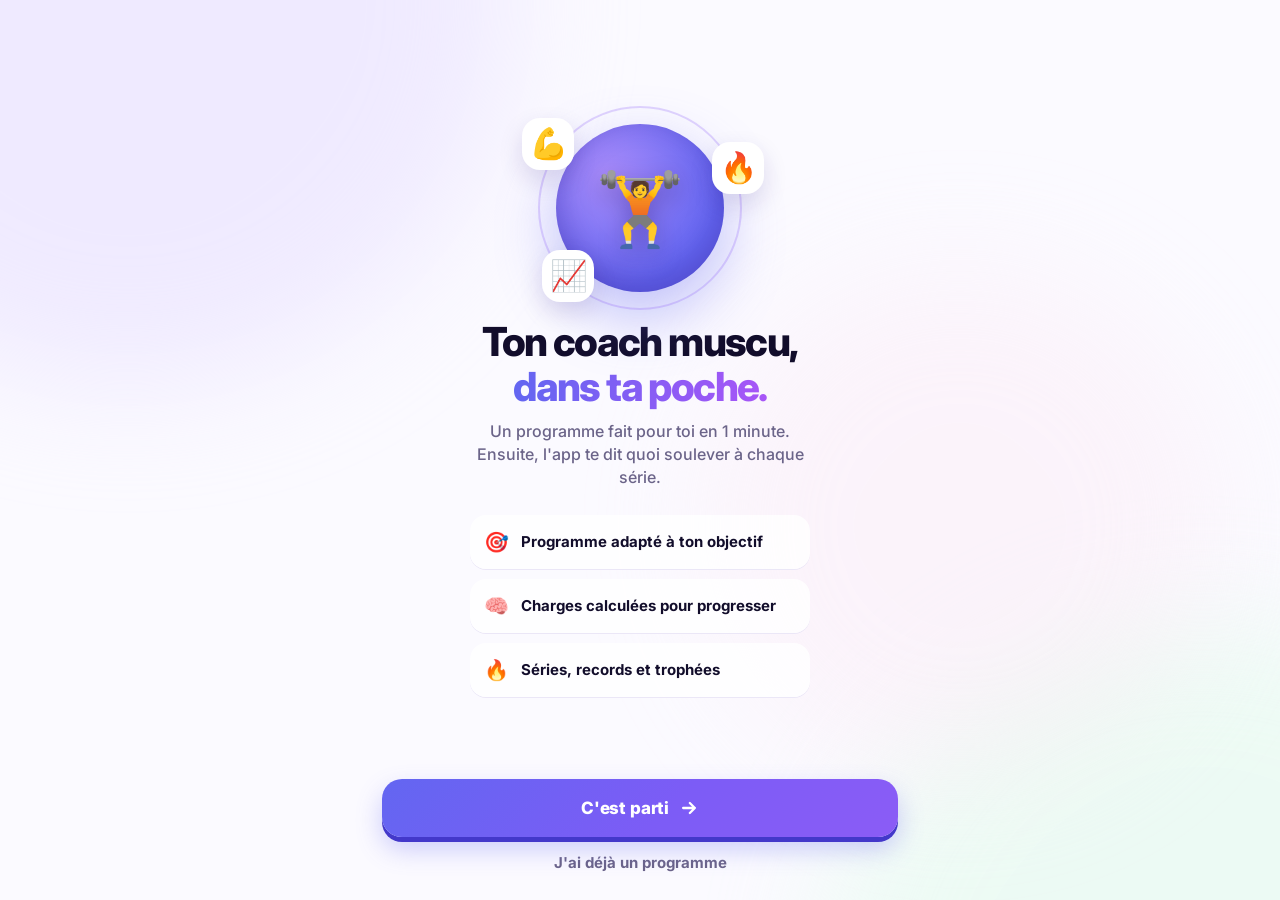
==== index.html @ 8c64c766 "Settings: flat, simple Réglages sheet that saves on change - One grouped list in the app DA: Toi (pr" ====
<!DOCTYPE html>
<html lang="fr">
<head>
    <meta charset="UTF-8">
    <meta name="viewport" content="width=device-width, initial-scale=1.0, user-scalable=no, viewport-fit=cover">
    <meta name="apple-mobile-web-app-capable" content="yes">
    <meta name="apple-mobile-web-app-status-bar-style" content="default">
    <meta name="apple-mobile-web-app-title" content="Muscu">
    <meta name="theme-color" content="#f8fafc">
    <title>Muscu - Training App</title>
    <link rel="manifest" href="manifest.json">
    <link rel="icon" type="image/png" sizes="32x32" href="icons/favicon-32.png">
    <link rel="icon" type="image/png" sizes="48x48" href="icons/favicon-48.png">
    <link rel="apple-touch-icon" sizes="180x180" href="icons/apple-touch-icon.png">
    <link rel="preconnect" href="https://fonts.googleapis.com">
    <link rel="preconnect" href="https://fonts.gstatic.com" crossorigin>
    <link href="https://fonts.googleapis.com/css2?family=Inter:wght@400;500;600;700;800&family=Nunito:wght@900&display=swap" rel="stylesheet" media="print" onload="this.media='all'">
    <noscript><link href="https://fonts.googleapis.com/css2?family=Inter:wght@400;500;600;700;800&family=Nunito:wght@900&display=swap" rel="stylesheet"></noscript>
    <link rel="preload" href="app.js?v=6.4.0" as="script">
    <link rel="stylesheet" href="styles.css?v=6.4.0">
    <link rel="stylesheet" href="streak-score.css?v=6.4.0">
    <link rel="stylesheet" href="theme.css?v=6.4.0">
    <link rel="stylesheet" href="ai-coach.css?v=6.4.0">
    <link rel="stylesheet" href="onboarding.css?v=6.4.0">
    <link rel="stylesheet" href="v6.css?v=6.4.0">
    <link rel="stylesheet" href="dark.css?v=6.4.0">
    <script>
        // Theme before first paint (no white flash in dark mode).
        (function () {
            var choice = 'auto';
            try { choice = localStorage.getItem('themeChoice') || 'auto'; } catch (e) {}
            var dark = choice === 'dark' || (choice === 'auto' && window.matchMedia && matchMedia('(prefers-color-scheme: dark)').matches);
            document.documentElement.setAttribute('data-theme', dark ? 'dark' : 'light');
        })();
    </script>
</head>
<body>
    <!-- SVG Gradient Definitions -->
    <svg style="position: absolute; width: 0; height: 0;">
        <defs>
            <linearGradient id="timerGradient" x1="0%" y1="0%" x2="100%" y2="100%">
                <stop offset="0%" style="stop-color:#6366f1"/>
                <stop offset="50%" style="stop-color:#8b5cf6"/>
                <stop offset="100%" style="stop-color:#a855f7"/>
            </linearGradient>
        </defs>
    </svg>
    
    <div id="app">
        <!-- Écran Accueil -->
        <div id="screen-home" class="screen active">
            <div class="home-pager" id="home-pager">
                <!-- Volet 1 : Accueil -->
                <section class="home-pane" id="pane-home" data-pane="session" aria-labelledby="home-tab-session">
                    <div class="home-content pane-scroll">
                        <header class="pane-header">
                            <div class="pane-header-text">
                                <span class="home-date-kicker" id="home-date-kicker"></span>
                                <h1 id="home-title">Bonjour</h1>
                            </div>
                            <div class="pane-header-actions">
                            <button type="button" class="pane-header-btn friends-btn" id="btn-friends" aria-label="Amis" title="Amis" hidden>
                                <svg viewBox="0 0 24 24" fill="none" stroke="currentColor" stroke-width="2.2" stroke-linecap="round" stroke-linejoin="round" aria-hidden="true"><path d="M16 21v-2a4 4 0 0 0-4-4H6a4 4 0 0 0-4 4v2"/><circle cx="9" cy="7" r="4"/><path d="M22 21v-2a4 4 0 0 0-3-3.87"/><path d="M16 3.13a4 4 0 0 1 0 7.75"/></svg>
                                <span class="friends-badge" id="friends-badge" hidden></span>
                            </button>
                            <button type="button" class="pane-header-btn" id="btn-settings" aria-label="Paramètres" title="Paramètres">
                                <svg width="18" height="18" viewBox="0 0 24 24" fill="none" stroke="currentColor" stroke-width="2">
                            <circle cx="12" cy="12" r="3"/>
                            <path d="M19.4 15a1.65 1.65 0 0 0 .33 1.82l.06.06a2 2 0 0 1 0 2.83 2 2 0 0 1-2.83 0l-.06-.06a1.65 1.65 0 0 0-1.82-.33 1.65 1.65 0 0 0-1 1.51V21a2 2 0 0 1-2 2 2 2 0 0 1-2-2v-.09A1.65 1.65 0 0 0 9 19.4a1.65 1.65 0 0 0-1.82.33l-.06.06a2 2 0 0 1-2.83 0 2 2 0 0 1 0-2.83l.06-.06a1.65 1.65 0 0 0 .33-1.82 1.65 1.65 0 0 0-1.51-1H3a2 2 0 0 1-2-2 2 2 0 0 1 2-2h.09A1.65 1.65 0 0 0 4.6 9a1.65 1.65 0 0 0-.33-1.82l-.06-.06a2 2 0 0 1 0-2.83 2 2 0 0 1 2.83 0l.06.06a1.65 1.65 0 0 0 1.82.33H9a1.65 1.65 0 0 0 1-1.51V3a2 2 0 0 1 2-2 2 2 0 0 1 2 2v.09a1.65 1.65 0 0 0 1 1.51 1.65 1.65 0 0 0 1.82-.33l.06-.06a2 2 0 0 1 2.83 0 2 2 0 0 1 0 2.83l-.06.06a1.65 1.65 0 0 0-.33 1.82V9a1.65 1.65 0 0 0 1.51 1H21a2 2 0 0 1 2 2 2 2 0 0 1-2 2h-.09a1.65 1.65 0 0 0-1.51 1z"/>
                        </svg>
                            </button>
                            </div>
                        </header>

                        <!-- Streak Card - Consolidated -->
                        <div class="home-hero" id="streak-card"></div>

                        <!-- Week Prediction/Warning -->
                        <div class="week-prediction" id="week-prediction" style="display: none;"></div>

                        <div class="suggested-session-card next-quest" id="suggested-session">
                    <div class="next-quest-head">
                        <div class="next-quest-heading">
                            <span class="next-quest-tag" id="session-tag">Prochaine séance</span>
                            <h2 class="session-name" id="session-name">Chargement...</h2>
                            <div class="next-quest-muscles" id="session-muscles"></div>
                        </div>
                    </div>
                    <div class="last-session next-quest-last" id="last-session-info">Dernière séance : --</div>
                    <!-- Kept for the session data hooks, not displayed on the card -->
                    <div class="next-quest-data" hidden>
                        <span id="session-duration">~45 min</span>
                        <span id="session-slots">0 exos</span>
                        <span id="session-sets">0 séries</span>
                        <span id="session-cycle-preview">Cycle : --</span>
                    </div>
                    <div class="session-actions">
                        <button class="btn btn-primary btn-large next-quest-start" id="btn-start-session">
                            <span class="next-quest-play" aria-hidden="true">
                                <svg width="14" height="14" viewBox="0 0 24 24" fill="currentColor"><path d="M6.8 5.14v13.72a1 1 0 0 0 1.52.85l10.8-6.86a1 1 0 0 0 0-1.7L8.32 4.29A1 1 0 0 0 6.8 5.14z"/></svg>
                            </span>
                            Démarrer la séance
                        </button>
                        <button class="btn btn-secondary next-quest-change" id="btn-change-session">
                            <svg width="16" height="16" viewBox="0 0 24 24" fill="none" stroke="currentColor" stroke-width="2.4" stroke-linecap="round" stroke-linejoin="round" aria-hidden="true">
                                <path d="M17 3l4 4-4 4M3 7h18M7 21l-4-4 4-4M21 17H3"/>
                            </svg>
                            Changer de séance
                        </button>
                    </div>
                </div>

                        <div class="month-challenge" id="month-challenge" hidden></div>

                        <button type="button" class="journey-teaser" id="journey-teaser" data-home-tab="progress" hidden></button>

                        <div class="pz-card physique-card is-compact" id="physique-card">
                            <!-- Volume par muscle généré dynamiquement -->
                        </div>

                        <div class="home-actions">
                            <button class="btn btn-outline" id="btn-edit-sessions">
                                <svg width="18" height="18" viewBox="0 0 24 24" fill="none" stroke="currentColor" stroke-width="2">
                                    <path d="M11 4H4a2 2 0 0 0-2 2v14a2 2 0 0 0 2 2h14a2 2 0 0 0 2-2v-7"/>
                                    <path d="M18.5 2.5a2.121 2.121 0 0 1 3 3L12 15l-4 1 1-4 9.5-9.5z"/>
                                </svg>
                                Mes séances
                            </button>
                            <button class="btn btn-outline btn-ai-coach" type="button" data-ai-open>
                                <svg width="18" height="18" viewBox="0 0 24 24" fill="currentColor" aria-hidden="true">
                                    <path d="M10 2.5l1.7 5.1 5.1 1.7-5.1 1.7L10 16.1l-1.7-5.1-5.1-1.7 5.1-1.7z"/>
                                    <path d="M18.5 13l.9 2.6 2.6.9-2.6.9-.9 2.6-.9-2.6-2.6-.9 2.6-.9z" opacity=".75"/>
                                </svg>
                                Coach IA
                            </button>
                        </div>
                    </div>
                </section>

                <!-- Volet 2 : Parcours -->
                <section class="home-pane" id="pane-journey" data-pane="progress" aria-labelledby="home-tab-progress">
                    <div class="home-content pane-scroll progress-zone" id="stats-section">
                        <header class="pane-header">
                            <div class="pane-header-text">
                                <span class="home-date-kicker">Ton parcours</span>
                                <h1>Deviens une machine</h1>
                            </div>
                        </header>

                        <div class="player-card" id="player-card"></div>

                        <div class="journey" id="journey-path">
                            <!-- Chemin façon Duolingo (journey.js) -->
                        </div>

                        <div class="pz-card league-card" id="league-card"></div>

                        <div class="pz-card quest-board" id="quest-board"></div>

                        <div class="pz-card trophy-case" id="trophy-case"></div>

                        <div class="ai-coach-card" id="ai-coach-card"></div>
                    </div>
                </section>

                <!-- Volet 3 : Stats -->
                <section class="home-pane" id="pane-stats" data-pane="stats" aria-labelledby="home-tab-stats">
                    <div class="home-content pane-scroll">
                        <header class="pane-header">
                            <div class="pane-header-text">
                                <span class="home-date-kicker">Tes stats</span>
                                <h1>Tes chiffres</h1>
                            </div>
                        </header>

                        <div class="pz-card stats-overview" id="stats-overview"></div>

                        <section class="history-calendar-section" id="history-calendar-section">
                    <div class="history-calendar-header">
                        <div class="history-calendar-heading">
                            <div class="history-calendar-meta">
                                <span class="history-calendar-kicker" id="history-calendar-kicker">Mois en cours</span>
                                <span class="history-calendar-summary" id="history-calendar-summary">0 séance</span>
                            </div>
                            <h3 id="history-calendar-title">Historique du mois</h3>
                        </div>
                        <div class="history-calendar-nav">
                            <button class="calendar-nav-btn" id="history-calendar-prev" type="button" aria-label="Mois précédent">
                                <svg width="16" height="16" viewBox="0 0 24 24" fill="none" stroke="currentColor" stroke-width="2.6" stroke-linecap="round" stroke-linejoin="round" aria-hidden="true"><path d="M15 18l-6-6 6-6"/></svg>
                            </button>
                            <button class="calendar-nav-btn" id="history-calendar-next" type="button" aria-label="Mois suivant">
                                <svg width="16" height="16" viewBox="0 0 24 24" fill="none" stroke="currentColor" stroke-width="2.6" stroke-linecap="round" stroke-linejoin="round" aria-hidden="true"><path d="M9 18l6-6-6-6"/></svg>
                            </button>
                        </div>
                    </div>
                    <div class="history-calendar-weekdays" aria-hidden="true">
                        <span>L</span>
                        <span>M</span>
                        <span>M</span>
                        <span>J</span>
                        <span>V</span>
                        <span>S</span>
                        <span>D</span>
                    </div>
                    <div class="history-calendar-grid" id="history-calendar-grid">
                        <!-- Calendrier généré dynamiquement -->
                    </div>
                    <div class="history-calendar-legend" id="history-calendar-legend"></div>
                    <div class="history-calendar-empty" id="history-calendar-empty" style="display: none;">
                        Aucune séance sur ce mois.
                    </div>
                </section>

                        <div class="pz-card activity-card" id="activity-card"></div>

                        <div class="pz-card cardio-card" id="cardio-card"></div>

                        <div class="pz-card exo-search-card" id="exo-search-card">
                            <!-- Recherche d'exo + fiches perso (exo-profile.js) -->
                        </div>

                        <div class="pz-card lifts-card" id="lifts-card"></div>

                        <div class="pz-card tools-card" id="tools-card"></div>

                        <div class="pz-card backup-card">
                            <div class="pz-card-head">
                                <div>
                                    <span class="pz-kicker">Sauvegarde</span>
                                    <h4>Tes données restent sur ton téléphone</h4>
                                </div>
                            </div>
                            <div class="backup-actions">
                        <button class="btn btn-ghost" id="btn-export">
                            <svg width="16" height="16" viewBox="0 0 24 24" fill="none" stroke="currentColor" stroke-width="2">
                                <path d="M21 15v4a2 2 0 0 1-2 2H5a2 2 0 0 1-2-2v-4"/>
                                <polyline points="7 10 12 15 17 10"/>
                                <line x1="12" y1="15" x2="12" y2="3"/>
                            </svg>
                            Exporter
                        </button>
                        <button class="btn btn-ghost" id="btn-import">
                            <svg width="16" height="16" viewBox="0 0 24 24" fill="none" stroke="currentColor" stroke-width="2">
                                <path d="M21 15v4a2 2 0 0 1-2 2H5a2 2 0 0 1-2-2v-4"/>
                                <polyline points="17 8 12 3 7 8"/>
                                <line x1="12" y1="3" x2="12" y2="15"/>
                            </svg>
                            Importer
                        </button>
                        <input type="file" id="import-file" accept=".json,.txt" hidden>
                    </div>
                        </div>

                        <footer class="app-footer">
                            <span class="app-version">v6.4.0</span>
                            <span class="storage-info" id="storage-info"></span>
                        </footer>
                    </div>
                </section>
            </div>

            <nav class="tabbar" role="tablist" aria-label="Navigation principale">
                <button type="button" class="tabbar-btn active" role="tab" id="home-tab-session" data-home-tab="session" aria-selected="true">
                    <svg viewBox="0 0 24 24" fill="none" stroke="currentColor" stroke-width="2.2" stroke-linecap="round" stroke-linejoin="round" aria-hidden="true"><path d="M3 10.5 12 3l9 7.5"/><path d="M5 9.5V20a1 1 0 0 0 1 1h4v-6h4v6h4a1 1 0 0 0 1-1V9.5"/></svg>
                    <span>Accueil</span>
                </button>
                <button type="button" class="tabbar-btn" role="tab" id="home-tab-progress" data-home-tab="progress" aria-selected="false">
                    <svg viewBox="0 0 24 24" fill="none" stroke="currentColor" stroke-width="2.2" stroke-linecap="round" stroke-linejoin="round" aria-hidden="true"><path d="M8 21h8M12 17v4M7 4h10v5a5 5 0 0 1-10 0z"/><path d="M17 5h3v2a3 3 0 0 1-3 3M7 5H4v2a3 3 0 0 0 3 3"/></svg>
                    <span>Parcours</span>
                    <span class="home-tab-dot" id="home-tab-progress-dot" hidden></span>
                </button>
                <button type="button" class="tabbar-btn" role="tab" id="home-tab-stats" data-home-tab="stats" aria-selected="false">
                    <svg viewBox="0 0 24 24" fill="none" stroke="currentColor" stroke-width="2.2" stroke-linecap="round" stroke-linejoin="round" aria-hidden="true"><path d="M4 20V10M10 20V4M16 20v-7M22 20H2"/></svg>
                    <span>Stats</span>
                </button>
                <span class="tabbar-indicator" aria-hidden="true"></span>
            </nav>
        </div>

        <!-- Écran Séance -->
        <div id="screen-session" class="screen">
            <header class="header-session">
                <button class="btn-back" id="btn-back-home">
                    <svg width="24" height="24" viewBox="0 0 24 24" fill="none" stroke="currentColor" stroke-width="2">
                        <path d="M15 18l-6-6 6-6"/>
                    </svg>
                </button>
                <div class="header-center">
                    <h1 id="current-session-name">Séance</h1>
                    <div class="session-timer" id="session-timer">00:00</div>
                </div>
                <button class="btn btn-finish" id="btn-finish-session">
                    Terminer
                </button>
            </header>

            <!-- Progress Bar -->
            <div class="session-progress-container">
                <div class="session-progress-text" id="session-progress-text">0/0 exos</div>
                <div class="session-progress-bar">
                    <div class="session-progress-fill" id="session-progress-fill"></div>
                </div>
            </div>

            <main class="session-content">
                <div class="slots-list" id="slots-list">
                    <!-- Slots générés dynamiquement -->
                </div>
            </main>

            <!-- Modal fin de séance -->
            <div class="modal" id="modal-finish">
                <div class="modal-backdrop"></div>
                <div class="modal-content finish-modal-content">
                    <div class="finish-modal-glow" aria-hidden="true"></div>
                    <div class="finish-modal-badge" id="finish-badge">Finisher mode</div>

                    <div class="finish-modal-hero">
                        <div class="finish-modal-icon-wrap" aria-hidden="true">
                            <div class="finish-modal-icon-ring"></div>
                            <div class="finish-modal-icon" id="finish-hero-icon">✨</div>
                        </div>
                        <div class="finish-modal-copy">
                            <h3 id="finish-title">Terminer la séance ?</h3>
                            <p id="finish-message">Tu as complété tous les exercices !</p>
                        </div>
                    </div>

                    <div class="finish-modal-summary">
                        <div class="finish-modal-progress-block">
                            <div class="finish-modal-progress-header">
                                <span id="finish-progress-label">Progression</span>
                                <span id="finish-progress-value">0%</span>
                            </div>
                            <div class="finish-modal-progress-track" aria-hidden="true">
                                <div class="finish-modal-progress-fill" id="finish-progress-fill"></div>
                            </div>
                        </div>

                        <div class="finish-modal-quick-stats">
                            <div class="finish-quick-stat">
                                <span class="finish-quick-stat-label">Exercices</span>
                                <span class="finish-quick-stat-value" id="finish-stat-exercises">0/0</span>
                            </div>
                            <div class="finish-quick-stat">
                                <span class="finish-quick-stat-label">Séries</span>
                                <span class="finish-quick-stat-value" id="finish-stat-sets">0</span>
                            </div>
                            <div class="finish-quick-stat">
                                <span class="finish-quick-stat-label">Temps</span>
                                <span class="finish-quick-stat-value" id="finish-stat-duration">0 min</span>
                            </div>
                        </div>

                        <div class="finish-modal-helper" id="finish-note">Tu peux encore faire un tour, ou valider maintenant.</div>
                    </div>

                    <div class="modal-actions finish-modal-actions">
                        <button class="btn btn-secondary" id="btn-cancel-finish">Continuer</button>
                        <button class="btn btn-primary" id="btn-confirm-finish">Terminer la séance</button>
                    </div>
                </div>
            </div>
        </div>

        <!-- Écran Exercice -->
        <div id="screen-exercise" class="screen">
            <header class="header-exercise">
                <button class="btn-back" id="btn-back-session">
                    <svg width="24" height="24" viewBox="0 0 24 24" fill="none" stroke="currentColor" stroke-width="2">
                        <path d="M15 18l-6-6 6-6"/>
                    </svg>
                </button>
                <div class="header-center">
                    <div class="exercise-slot-label" id="exercise-slot-label">A1</div>
                    <h1 id="current-exercise-name">Exercice</h1>
                    <div class="exercise-header-meta" id="exercise-header-meta" aria-live="polite"></div>
                </div>
                <div class="exercise-header-actions">
                    <button type="button" class="exercise-header-more" id="btn-exercise-more" aria-label="Options de l'exercice" aria-haspopup="dialog" aria-controls="sheet-exercise-actions">
                        <svg viewBox="0 0 24 24" fill="currentColor" aria-hidden="true"><circle cx="5" cy="12" r="2"/><circle cx="12" cy="12" r="2"/><circle cx="19" cy="12" r="2"/></svg>
                    </button>
                </div>
            </header>

            <main class="exercise-content">
                <div class="exercise-info-card">
                    <div class="info-grid">
                        <div class="info-item">
                            <span class="info-label" id="exercise-sets-label">Séries</span>
                            <span class="info-value" id="exercise-sets">3</span>
                        </div>
                        <div class="info-item">
                            <span class="info-label" id="exercise-reps-label">Reps</span>
                            <span class="info-value" id="exercise-reps">8-12</span>
                        </div>
                        <div class="info-item">
                            <span class="info-label">Repos</span>
                            <span class="info-value" id="exercise-rest">90s</span>
                        </div>
                        <div class="info-item">
                            <span class="info-label" id="exercise-rir-label">RIR</span>
                            <span class="info-value" id="exercise-rir">2</span>
                        </div>
                    </div>
                    <div class="exercise-challenge-card" id="exercise-challenge-card" style="display: none;">
                        <div class="exercise-challenge-icon" aria-hidden="true">
                            <svg viewBox="0 0 24 24" fill="none" stroke="currentColor" stroke-width="2.2" stroke-linecap="round" stroke-linejoin="round">
                                <path d="M3 8l4.5 3.5L12 4l4.5 7.5L21 8l-2 10H5L3 8z"></path>
                                <path d="M5 18h14"></path>
                            </svg>
                        </div>
                        <div class="exercise-challenge-copy">
                            <div class="exercise-challenge-kicker-row">
                                <span class="exercise-challenge-kicker">Défi actif</span>
                                <span class="exercise-challenge-xp" id="exercise-challenge-xp" hidden></span>
                            </div>
                            <div class="exercise-challenge-title" id="exercise-challenge-title">Objectif du jour</div>
                            <div class="exercise-challenge-target" id="exercise-challenge-target">--</div>
                            <div class="exercise-challenge-meter" id="exercise-challenge-meter" hidden>
                                <div class="exercise-challenge-bar"><span id="exercise-challenge-bar-fill"></span></div>
                                <strong id="exercise-challenge-count">0/0</strong>
                            </div>
                            <div class="exercise-challenge-progress" id="exercise-challenge-progress">Garde-le en tête sur chaque série.</div>
                        </div>
                    </div>
                    <!-- Coaching Advice Card: "mission du jour" -->
                    <div class="coaching-advice" id="coaching-advice" style="display: none;">
                        <div class="coach-card-bg" aria-hidden="true">
                            <span class="coach-card-blob blob-a"></span>
                            <span class="coach-card-blob blob-b"></span>
                            <span class="coach-card-grid"></span>
                        </div>
                        <div class="coaching-advice-header">
                            <div class="coaching-advice-heading">
                                <span class="coaching-advice-icon" id="coaching-advice-icon">
                                    <svg viewBox="0 0 24 24" fill="none" stroke="currentColor" stroke-width="2">
                                        <circle cx="12" cy="12" r="8"></circle>
                                        <circle cx="12" cy="12" r="3"></circle>
                                    </svg>
                                </span>
                                <div class="coaching-advice-heading-copy">
                                    <span class="coaching-advice-eyebrow">Mission du jour</span>
                                    <span class="coaching-advice-title" id="coaching-advice-title">Conseil du coach</span>
                                </div>
                            </div>
                            <span class="coaching-advice-chip" id="coaching-advice-chip">Plan du jour</span>
                        </div>
                        <div class="coaching-suggestion-row coaching-suggestion-grid" id="coaching-suggestion-grid">
                            <div class="coaching-suggestion coaching-suggestion-weight">
                                <span class="coaching-suggestion-label" id="coaching-suggested-weight-label">Poids suggéré</span>
                                <div class="coaching-suggestion-value">
                                    <span id="coaching-suggested-weight">--</span>
                                    <span class="coaching-weight-trend" id="coaching-weight-trend"></span>
                                </div>
                                <span class="coaching-suggestion-subnote" id="coaching-suggested-weight-reference" style="display: none;"></span>
                            </div>
                            <div class="coaching-suggestion coaching-suggestion-reps">
                                <span class="coaching-suggestion-label">Reps cible</span>
                                <span class="coaching-suggestion-value" id="coaching-suggested-reps">--</span>
                            </div>
                            <div class="coaching-suggestion coaching-suggestion-volume" id="coaching-suggested-sets-container" style="display: none;">
                                <span class="coaching-suggestion-label" id="coaching-suggested-sets-label">Volume du jour</span>
                                <span class="coaching-suggestion-value" id="coaching-suggested-sets">--</span>
                            </div>
                            <div class="coaching-suggestion coaching-suggestion-backoff" id="coaching-backoff-container" style="display: none;">
                                <span class="coaching-suggestion-label">Back-off</span>
                                <span class="coaching-suggestion-value" id="coaching-backoff-weight">--</span>
                            </div>
                        </div>
                        <div class="coaching-advice-summary" id="coaching-advice-message"></div>
                        <div class="coaching-status-row" id="coaching-status-row" style="display: none;">
                            <span class="coaching-status-pill" id="coaching-fatigue-pill">Récupération correcte</span>
                            <div class="coach-energy" id="coach-energy" aria-label="Énergie du jour">
                                <div class="coach-energy-segs" id="coach-energy-segs"></div>
                                <strong class="coach-energy-value" id="coach-energy-value">--</strong>
                            </div>
                            <button type="button" class="coaching-info-btn" id="btn-coach-fatigue-info" aria-label="Comprendre le niveau de fatigue">
                                <svg viewBox="0 0 24 24" fill="none" stroke="currentColor" stroke-width="2.2" stroke-linecap="round" stroke-linejoin="round">
                                    <circle cx="12" cy="12" r="9"></circle>
                                    <path d="M12 10v5"></path>
                                    <path d="M12 7h.01"></path>
                                </svg>
                            </button>
                        </div>
                        <div class="coaching-advice-drawer" id="coaching-advice-drawer">
                            <button type="button" class="coaching-drawer-toggle" id="btn-coach-toggle-drawer" aria-expanded="false">
                                <span>Réglages coach</span>
                                <svg class="coaching-drawer-chevron" viewBox="0 0 24 24" fill="none" stroke="currentColor" stroke-width="2.2" stroke-linecap="round" stroke-linejoin="round">
                                    <path d="M6 9l6 6 6-6"></path>
                                </svg>
                            </button>
                            <div class="coaching-advice-drawer-body" id="coaching-advice-drawer-body" style="display: none;">
                                <div class="coaching-progress-meta" id="coaching-progress-meta" style="display: none;">
                                    <div class="coaching-progress-copy">
                                        <span class="coaching-mode-chip" id="coaching-mode-chip">Progression charge</span>
                                        <span class="coaching-mode-note" id="coaching-mode-note">Passe en mode plafonné dès que la machine ne peut plus monter.</span>
                                    </div>
                                    <label class="coaching-progress-toggle" id="coach-cap-toggle-wrap">
                                        <div class="coaching-progress-toggle-copy">
                                            <span class="coaching-progress-toggle-title" id="coaching-cap-toggle-title">Machine au max</span>
                                            <span class="coaching-progress-toggle-status" id="coaching-cap-toggle-status">Off</span>
                                        </div>
                                        <span class="toggle-switch coaching-toggle-switch">
                                            <input type="checkbox" id="btn-coach-toggle-cap" aria-label="Activer le mode charge plafonnée">
                                            <span class="toggle-slider"></span>
                                        </span>
                                    </label>
                                </div>
                            </div>
                        </div>
                    </div>
                </div>
                
                <!-- Superset Coaching Advice (shown only in superset mode) -->
                <div class="coaching-advice coaching-advice-superset" id="superset-coaching-container" style="display: none;">
                    <div class="coaching-advice-header">
                        <div class="coaching-advice-heading">
                            <span class="coaching-advice-icon">
                                <svg viewBox="0 0 24 24" fill="none" stroke="currentColor" stroke-width="2.2" stroke-linecap="round" stroke-linejoin="round">
                                    <path d="M13 2L4 14h6l-1 8 9-12h-6l1-8z"></path>
                                </svg>
                            </span>
                            <div class="coaching-advice-heading-copy">
                                <span class="coaching-advice-eyebrow">Coach</span>
                                <span class="coaching-advice-title">Conseils superset</span>
                            </div>
                        </div>
                        <span class="coaching-advice-chip">A / B</span>
                    </div>
                    
                    <!-- Exercise A Advice -->
                    <div class="coaching-dual-exercise">
                        <div class="coaching-exercise-label">
                            <span class="coaching-exercise-badge badge-a">A</span>
                            <span class="coaching-exercise-name" id="superset-advice-name-a">Exercice A</span>
                        </div>
                        <div class="coaching-dual-summary" id="superset-advice-message-a">--</div>
                        <div class="coaching-suggestion-row">
                            <div class="coaching-suggestion">
                                <span class="coaching-suggestion-label">Poids</span>
                                <span class="coaching-suggestion-value" id="superset-advice-weight-a">-- kg</span>
                            </div>
                            <div class="coaching-suggestion">
                                <span class="coaching-suggestion-label">Reps</span>
                                <span class="coaching-suggestion-value" id="superset-advice-reps-a">--</span>
                            </div>
                        </div>
                    </div>
                    
                    <div class="coaching-divider"></div>
                    
                    <!-- Exercise B Advice -->
                    <div class="coaching-dual-exercise">
                        <div class="coaching-exercise-label">
                            <span class="coaching-exercise-badge badge-b">B</span>
                            <span class="coaching-exercise-name" id="superset-advice-name-b">Exercice B</span>
                        </div>
                        <div class="coaching-dual-summary" id="superset-advice-message-b">--</div>
                        <div class="coaching-suggestion-row">
                            <div class="coaching-suggestion">
                                <span class="coaching-suggestion-label">Poids</span>
                                <span class="coaching-suggestion-value" id="superset-advice-weight-b">-- kg</span>
                            </div>
                            <div class="coaching-suggestion">
                                <span class="coaching-suggestion-label">Reps</span>
                                <span class="coaching-suggestion-value" id="superset-advice-reps-b">--</span>
                            </div>
                        </div>
                    </div>
                    
                    <div id="superset-advice-content-a" style="display: none;"></div>
                    <div id="superset-advice-content-b" style="display: none;"></div>
                </div>
                
                <!-- Unilateral Coaching Advice (shown only for unilateral exercises) -->
                <div class="coaching-advice coaching-advice-unilateral" id="unilateral-coaching-container" style="display: none;">
                    <div class="coaching-advice-header">
                        <div class="coaching-advice-heading">
                            <span class="coaching-advice-icon" aria-hidden="true">↔</span>
                            <div class="coaching-advice-heading-copy">
                                <span class="coaching-advice-eyebrow">Coach</span>
                                <span class="coaching-advice-title">Lecture gauche / droite</span>
                            </div>
                        </div>
                        <span class="coaching-advice-chip">Optionnel</span>
                    </div>
                    <div class="coaching-advice-summary" id="unilateral-coach-summary">Chaque côté est suivi séparément.</div>
                    <div class="uni-coach-grid" id="unilateral-coach-grid" aria-live="polite"></div>
                </div>

                <div class="series-list" id="series-list">
                    <!-- Séries générées dynamiquement -->
                </div>

                <section class="exercise-control-card" id="exercise-control-card" aria-label="Contrôle libre de l'exercice" hidden>
                    <div class="exercise-control-copy">
                        <span class="exercise-control-eyebrow">Contrôle libre</span>
                        <strong id="exercise-volume-value">3 séries programmées</strong>
                        <small id="exercise-volume-note">Le plan est une suggestion : tu gardes toujours la main.</small>
                    </div>
                    <div class="exercise-control-actions">
                        <div class="exercise-control-stepper" role="group" aria-label="Nombre de séries">
                            <button type="button" class="btn btn-control-step" id="btn-volume-minus" aria-label="Retirer une série">−</button>
                            <span class="exercise-control-count" id="exercise-volume-count" aria-live="polite">3</span>
                            <button type="button" class="btn btn-control-step" id="btn-volume-plus" aria-label="Ajouter une série">+</button>
                        </div>
                        <button type="button" class="btn btn-secondary btn-skip-exercise" id="btn-skip-exercise">Passer l’exercice</button>
                    </div>
                </section>

                <section class="live-adaptation-card" id="live-adaptation-card" aria-live="polite" hidden>
                    <div class="live-adaptation-header">
                        <div>
                            <span class="live-adaptation-eyebrow">Lecture en séance</span>
                            <strong id="live-adaptation-title">Signal détecté</strong>
                        </div>
                        <span class="live-adaptation-badge" id="live-adaptation-badge">Suggestion</span>
                    </div>
                    <p class="live-adaptation-message" id="live-adaptation-message"></p>
                    <div class="live-adaptation-metrics" id="live-adaptation-metrics"></div>
                    <div class="live-adaptation-actions">
                        <button type="button" class="btn btn-primary" id="btn-live-apply-load" hidden>Appliquer</button>
                        <button type="button" class="btn btn-secondary" id="btn-live-apply-volume" hidden>Réduire le volume</button>
                        <button type="button" class="btn btn-secondary" id="btn-live-open-substitution" hidden>Voir les variantes</button>
                        <button type="button" class="btn btn-ghost" id="btn-live-dismiss">Ignorer</button>
                    </div>
                    <small class="live-adaptation-footnote">Aucune modification n’est appliquée sans ton accord.</small>
                </section>

                <!-- Logbook - Dernière séance -->
                <div class="exercise-progress-card exercise-stats-card" id="exercise-progress-card" style="display: none;">
                    <div class="exercise-progress-header">
                        <div>
                            <div class="exercise-progress-kicker">Stats de l’exo</div>
                            <div class="exercise-progress-title">Ta progression</div>
                        </div>
                        <div class="exercise-progress-badge" id="exercise-progress-badge">Stable</div>
                    </div>
                    <div class="xstats-tiles" data-xstats="tiles"></div>
                    <div class="exercise-progress-body">
                        <div class="xstats-chart-head">
                            <span>e1RM estimé</span>
                            <strong data-xstats="delta"></strong>
                        </div>
                        <canvas id="exercise-progress-sparkline" height="104"></canvas>
                        <div class="xstats-axis" data-xstats="axis"></div>
                        <div class="exercise-progress-meta" id="exercise-progress-meta">Pas assez d’historique</div>
                    </div>
                    <div class="xstats-quest" data-xstats="quest" hidden></div>
                </div>

                <div class="logbook-card" id="logbook-card">
                    <div class="logbook-header">
                        <div class="logbook-title">
                            <svg width="18" height="18" viewBox="0 0 24 24" fill="none" stroke="currentColor" stroke-width="2">
                                <path d="M12 8v4l3 3m6-3a9 9 0 11-18 0 9 9 0 0118 0z"/>
                            </svg>
                            Historique
                        </div>
                        <span class="logbook-date" id="logbook-date">--</span>
                    </div>
                    <div class="logbook-content" id="logbook-content">
                        <div class="logbook-empty">Première fois sur cet exercice</div>
                    </div>
                </div>
                
                <!-- Superset Logbook (unified view) -->
                <div class="superset-logbook-container" id="superset-logbook-container" style="display: none;">
                    <div class="superset-logbook-header">
                        <div class="superset-logbook-title">
                            <svg width="18" height="18" viewBox="0 0 24 24" fill="none" stroke="currentColor" stroke-width="2">
                                <path d="M12 8v4l3 3m6-3a9 9 0 11-18 0 9 9 0 0118 0z"/>
                            </svg>
                            Historique SuperSet
                        </div>
                    </div>
                    
                    <!-- Exercise A History -->
                    <div class="superset-logbook-exercise exercise-a">
                        <div class="superset-logbook-exercise-header">
                            <span class="superset-exercise-dot dot-a"></span>
                            <span class="superset-logbook-exercise-name" id="superset-logbook-name-a">Exercice A</span>
                            <span class="superset-logbook-date" id="superset-logbook-date-a">--</span>
                        </div>
                        <div class="superset-logbook-content" id="superset-logbook-content-a">
                            <div class="logbook-empty">Première fois</div>
                        </div>
                    </div>
                    
                    <!-- Exercise B History -->
                    <div class="superset-logbook-exercise exercise-b">
                        <div class="superset-logbook-exercise-header">
                            <span class="superset-exercise-dot dot-b"></span>
                            <span class="superset-logbook-exercise-name" id="superset-logbook-name-b">Exercice B</span>
                            <span class="superset-logbook-date" id="superset-logbook-date-b">--</span>
                        </div>
                        <div class="superset-logbook-content" id="superset-logbook-content-b">
                            <div class="logbook-empty">Première fois</div>
                        </div>
                    </div>
                </div>

                <div class="superset-progress-grid" id="superset-progress-container" style="display: none;">
                    <div class="exercise-progress-card exercise-progress-card-superset" id="superset-progress-card-a" style="display: none;">
                        <div class="exercise-progress-header">
                            <div>
                                <div class="exercise-progress-kicker">Progression A</div>
                                <div class="exercise-progress-title" id="superset-progress-title-a">Exercice A</div>
                            </div>
                            <div class="exercise-progress-badge" id="superset-progress-badge-a">Stable</div>
                        </div>
                        <div class="exercise-progress-body">
                            <canvas id="superset-progress-sparkline-a" height="56"></canvas>
                            <div class="exercise-progress-meta" id="superset-progress-meta-a">Pas assez d’historique</div>
                        </div>
                    </div>

                    <div class="exercise-progress-card exercise-progress-card-superset" id="superset-progress-card-b" style="display: none;">
                        <div class="exercise-progress-header">
                            <div>
                                <div class="exercise-progress-kicker">Progression B</div>
                                <div class="exercise-progress-title" id="superset-progress-title-b">Exercice B</div>
                            </div>
                            <div class="exercise-progress-badge" id="superset-progress-badge-b">Stable</div>
                        </div>
                        <div class="exercise-progress-body">
                            <canvas id="superset-progress-sparkline-b" height="56"></canvas>
                            <div class="exercise-progress-meta" id="superset-progress-meta-b">Pas assez d’historique</div>
                        </div>
                    </div>
                </div>

                <div class="coach-decision-card coach-decision-card-superset" id="superset-decision-card" style="display: none;">
                    <div class="coach-decision-header">
                        <div>
                            <span class="coach-decision-kicker">Coulisses du coach</span>
                            <h4>Pourquoi ces conseils</h4>
                        </div>
                        <span class="coach-decision-confidence" id="superset-decision-confidence">2 lectures coach</span>
                    </div>
                    <div class="superset-decision-grid" id="superset-decision-grid"></div>
                </div>
                
                <!-- Unilateral Logbook (unified view) -->
                <div class="unilateral-logbook-container" id="unilateral-logbook-container" style="display: none;">
                    <div class="unilateral-logbook-header">
                        <div class="unilateral-logbook-title">
                            <svg width="18" height="18" viewBox="0 0 24 24" fill="none" stroke="currentColor" stroke-width="2">
                                <path d="M12 8v4l3 3m6-3a9 9 0 11-18 0 9 9 0 0118 0z"/>
                            </svg>
                            Historique Unilatéral
                        </div>
                    </div>
                    
                    <!-- Left Side History -->
                    <div class="unilateral-logbook-exercise side-left">
                        <div class="unilateral-logbook-exercise-header">
                            <span class="unilateral-exercise-dot dot-left"></span>
                            <span class="unilateral-logbook-exercise-name" id="unilateral-logbook-name-left">Côté Gauche</span>
                            <span class="unilateral-logbook-date" id="unilateral-logbook-date-left">--</span>
                        </div>
                        <div class="unilateral-logbook-content" id="unilateral-logbook-content-left">
                            <div class="logbook-empty">Première fois</div>
                        </div>
                    </div>
                    
                    <!-- Right Side History -->
                    <div class="unilateral-logbook-exercise side-right">
                        <div class="unilateral-logbook-exercise-header">
                            <span class="unilateral-exercise-dot dot-right"></span>
                            <span class="unilateral-logbook-exercise-name" id="unilateral-logbook-name-right">Côté Droit</span>
                            <span class="unilateral-logbook-date" id="unilateral-logbook-date-right">--</span>
                        </div>
                        <div class="unilateral-logbook-content" id="unilateral-logbook-content-right">
                            <div class="logbook-empty">Première fois</div>
                        </div>
                    </div>
                </div>
                
                <!-- Legacy logbook for superset (hidden, kept for compatibility) -->
                <div class="logbook-card logbook-card-superset" id="logbook-card-superset" style="display: none;">
                    <div class="logbook-header">
                        <div class="logbook-title">
                            <svg width="18" height="18" viewBox="0 0 24 24" fill="none" stroke="currentColor" stroke-width="2">
                                <path d="M12 8v4l3 3m6-3a9 9 0 11-18 0 9 9 0 0118 0z"/>
                            </svg>
                            <span id="logbook-superset-exercise-name">Exercice 2</span>
                        </div>
                        <span class="logbook-date" id="logbook-date-superset">--</span>
                    </div>
                    <div class="logbook-content" id="logbook-content-superset">
                        <div class="logbook-empty">Première fois sur cet exercice</div>
                    </div>
                </div>

                <div class="exercise-notes" id="exercise-notes">
                    <h4>Consignes d'exécution</h4>
                    <p id="exercise-instructions">--</p>
                    <button type="button" class="technique-teaser" id="technique-teaser" hidden>
                        <img class="technique-teaser-thumb" id="technique-teaser-thumb" alt="" loading="lazy" decoding="async">
                        <span class="technique-teaser-copy">
                            <strong>Fiche technique</strong>
                            <small id="technique-teaser-meta">Animation + étapes détaillées</small>
                        </span>
                        <span class="technique-teaser-cta" aria-hidden="true">Voir</span>
                    </button>
                    <div class="exercise-note-editor">
                        <label for="exercise-note-input">Note de l'exercice</label>
                        <textarea id="exercise-note-input" class="exercise-note-input" rows="3" placeholder="Machine bizarre, douleur coude, très facile, meilleure amplitude..."></textarea>
                    </div>
                </div>

                <div class="coach-decision-card" id="coach-decision-card" style="display: none;">
                    <div class="coach-decision-header">
                        <div>
                            <span class="coach-decision-kicker">Coulisses du coach</span>
                            <h4>Pourquoi ce conseil</h4>
                        </div>
                        <span class="coach-decision-confidence" id="coach-decision-confidence">Confiance --</span>
                    </div>
                    <div class="coach-decision-grid" id="coach-decision-grid"></div>
                </div>
            </main>

            <!-- Timer Overlay -->
            <div class="timer-overlay" id="timer-overlay" data-theme="iris" data-motion="float" data-ornament="sparkles">
                <div class="timer-content">
                    <div class="timer-stage" id="timer-stage">
                        <span class="timer-stage-badge" id="timer-stage-badge">Repos</span>
                        <div class="timer-set-track" id="timer-set-track" aria-hidden="true"></div>
                        <p class="timer-stage-copy" id="timer-stage-copy"></p>
                    </div>

                    <div class="timer-done-card" id="timer-done-card" hidden></div>

                    <div class="timer-ring">
                        <div class="timer-ring-ornaments" aria-hidden="true">
                            <span class="timer-ornament timer-ornament-1"></span>
                            <span class="timer-ornament timer-ornament-2"></span>
                            <span class="timer-ornament timer-ornament-3"></span>
                            <span class="timer-ornament timer-ornament-4"></span>
                            <span class="timer-ornament timer-ornament-5"></span>
                            <span class="timer-ornament timer-ornament-6"></span>
                        </div>
                        <div class="timer-ring-core-fx" aria-hidden="true">
                            <span class="timer-core-orb timer-core-orb-1"></span>
                            <span class="timer-core-orb timer-core-orb-2"></span>
                            <span class="timer-core-orb timer-core-orb-3"></span>
                        </div>
                        <svg class="timer-ring-svg" viewBox="0 0 200 200">
                            <circle class="timer-ring-bg" cx="100" cy="100" r="90" />
                            <circle class="timer-ring-progress" id="timer-ring-progress" cx="100" cy="100" r="90" />
                        </svg>
                        <div class="timer-ring-inner">
                            <div class="timer-label" id="timer-label">Repos</div>
                            <div class="timer-countdown" id="timer-countdown">90</div>
                            <div class="timer-total" id="timer-total"></div>
                        </div>
                    </div>
                    
                    <div class="timer-context-card" id="timer-context-card">
                        <div class="timer-context-header">
                            <span class="timer-context-kicker">Prochaine série</span>
                            <span class="timer-context-progress" id="timer-context-progress">2/4</span>
                        </div>
                        <div class="timer-context-title" id="timer-context-title">Exercice</div>
                        <div class="timer-context-metrics" id="timer-context-metrics"></div>
                        <p class="timer-context-note" id="timer-context-note"></p>
                        <div class="timer-rest-suggestion" id="timer-rest-suggestion" hidden>
                            <span id="timer-rest-suggestion-copy"></span>
                            <button type="button" class="btn btn-timer-suggestion" id="btn-use-rest-suggestion">Utiliser la suggestion</button>
                        </div>
                    </div>

                    <div class="rpe-section" id="rpe-section" data-touched="false">
                        <div class="rpe-header">
                            <div class="rpe-question">Comment c'était ?</div>
                            <button type="button" class="help-dot" data-help="ressenti" aria-label="À quoi sert le ressenti ?">?</button>
                        </div>
                        <input type="range" id="rpe-slider" class="rpe-slider" min="6" max="10" step="1" value="8" hidden>
                        <div class="rpe-choices rpe-faces" id="rpe-choices">
                            <button type="button" class="rpe-chip" data-rpe="6" aria-pressed="false">
                                <span class="rpe-chip-icon rpe-face" aria-hidden="true">😌</span>
                                <span class="rpe-chip-label">Facile</span>
                            </button>
                            <button type="button" class="rpe-chip" data-rpe="7" aria-pressed="false">
                                <span class="rpe-chip-icon rpe-face" aria-hidden="true">🙂</span>
                                <span class="rpe-chip-label">Ça va</span>
                            </button>
                            <button type="button" class="rpe-chip" data-rpe="8" aria-pressed="false">
                                <span class="rpe-chip-icon rpe-face" aria-hidden="true">😤</span>
                                <span class="rpe-chip-label">Dur</span>
                            </button>
                            <button type="button" class="rpe-chip" data-rpe="9" aria-pressed="false">
                                <span class="rpe-chip-icon rpe-face" aria-hidden="true">🥵</span>
                                <span class="rpe-chip-label">Très dur</span>
                            </button>
                            <button type="button" class="rpe-chip" data-rpe="10" aria-pressed="false">
                                <span class="rpe-chip-icon rpe-face" aria-hidden="true">💀</span>
                                <span class="rpe-chip-label">À fond</span>
                            </button>
                        </div>
                        <div class="rpe-feedback" id="rpe-feedback">
                            <span class="rpe-description">Optionnel · touche un smiley</span>
                        </div>
                    </div>
                    
                    <div class="timer-controls">
                        <button class="btn btn-timer" id="btn-timer-minus" type="button">-15s</button>
                        <button class="btn btn-timer-skip" id="btn-timer-skip" type="button">Passer</button>
                        <button class="btn btn-timer" id="btn-timer-plus" type="button">+15s</button>
                    </div>
                    <button class="btn btn-timer-stop" id="btn-timer-stop" type="button">
                        <svg width="20" height="20" viewBox="0 0 24 24" fill="currentColor">
                            <rect x="6" y="6" width="12" height="12" rx="2"/>
                        </svg>
                        <span id="btn-timer-stop-label">Arrêter le timer</span>
                    </button>
                </div>
            </div>

            <!-- Résumé fin d'exercice -->
            <div class="exercise-summary" id="exercise-summary">
                <div class="summary-content">
                    <div class="summary-medal">
                        <div class="summary-rays" aria-hidden="true"></div>
                        <div class="summary-icon" id="summary-icon">✅</div>
                    </div>
                    <div class="summary-kicker" id="summary-exercise-name"></div>
                    <h3 id="summary-title">Exercice terminé !</h3>
                    <div class="summary-xp" id="summary-xp" hidden></div>
                    <div class="summary-stats">
                        <div class="stat">
                            <span class="stat-label">Reps totales</span>
                            <span class="stat-value" id="summary-total-reps">0</span>
                        </div>
                        <div class="stat">
                            <span class="stat-label">Charge max</span>
                            <span class="stat-value" id="summary-max-weight">0 kg</span>
                        </div>
                    </div>
                    <div class="summary-comparison" id="summary-comparison">
                        <!-- Comparaison avec la dernière séance -->
                    </div>
                    <div class="summary-pr-list" id="summary-pr-list"></div>
                    <div class="summary-badges" id="summary-badges"></div>
                    <button class="btn btn-primary btn-large summary-continue" id="btn-back-to-session">
                        Continuer la séance
                        <svg width="18" height="18" viewBox="0 0 24 24" fill="none" stroke="currentColor" stroke-width="2.8" stroke-linecap="round" stroke-linejoin="round" aria-hidden="true"><path d="M5 12h14M13 6l6 6-6 6"/></svg>
                    </button>
                </div>
            </div>
        </div>

        <!-- Bottom Sheet Changement de séance -->
        <div class="bottom-sheet" id="sheet-change-session">
            <div class="sheet-backdrop"></div>
            <div class="sheet-content">
                <div class="sheet-handle"></div>
                <h3>Choisir une séance</h3>
                <p class="session-options-hint">Une couleur par séance, comme dans le calendrier.</p>
                <div class="session-options" id="session-options">
                    <!-- Options générées dynamiquement -->
                </div>
            </div>
        </div>

        <!-- Bottom Sheet Édition séances -->
        <div class="bottom-sheet" id="sheet-edit-sessions">
            <div class="sheet-backdrop"></div>
            <div class="sheet-content sheet-content-large">
                <div class="sheet-handle"></div>
                <div class="edit-session-list" id="edit-session-list">
                    <!-- Séances à éditer -->
                </div>
            </div>
        </div>

        <!-- Bottom Sheet Édition slot -->
        <div class="bottom-sheet" id="sheet-edit-slot">
            <div class="sheet-backdrop"></div>
            <div class="sheet-content sheet-content-large">
                <div class="sheet-handle"></div>
                <div class="sheet-titlebar">
                    <button class="btn-icon-small sheet-back-button" id="btn-back-edit-slot" type="button" aria-label="Retour">
                        <svg width="18" height="18" viewBox="0 0 24 24" fill="none" stroke="currentColor" stroke-width="2.4">
                            <path d="M15 18l-6-6 6-6"/>
                        </svg>
                    </button>
                    <h3>Réglages de l'exercice</h3>
                    <div class="sheet-titlebar-spacer"></div>
                </div>
                <div class="edit-slot-form" id="edit-slot-form">
                    <!-- Formulaire généré dynamiquement -->
                </div>
            </div>
        </div>

        <!-- Bottom Sheet Édition séance détaillée -->
        <div class="bottom-sheet" id="sheet-edit-session-detail">
            <div class="sheet-backdrop"></div>
            <div class="sheet-content sheet-content-large">
                <div class="sheet-handle"></div>
                <div id="edit-session-detail-content">
                    <!-- Contenu généré dynamiquement -->
                </div>
            </div>
        </div>

        <!-- Bottom Sheet Bibliothèque d'exercices -->
        <div class="bottom-sheet" id="sheet-exercise-library">
            <div class="sheet-backdrop"></div>
            <div class="sheet-content sheet-content-large">
                <div class="sheet-handle"></div>
                <div class="sheet-titlebar">
                    <button class="btn-icon-small sheet-back-button" id="btn-back-exercise-library" type="button" aria-label="Retour">
                        <svg width="18" height="18" viewBox="0 0 24 24" fill="none" stroke="currentColor" stroke-width="2.4">
                            <path d="M15 18l-6-6 6-6"/>
                        </svg>
                    </button>
                    <h3 id="exercise-library-title">Ajouter un exercice</h3>
                    <div class="sheet-titlebar-spacer"></div>
                </div>
                <div class="exercise-library-toolbar">
                    <input type="text" id="exercise-library-search" class="form-input" placeholder="Rechercher : curl, presse, poulie…">
                    <p class="exercise-library-helper">Choisis dans la liste, ou tape le nom de ton exercice s’il n’y est pas.</p>
                </div>
                <div class="exercise-library-filters" id="exercise-library-filters">
                    <!-- Catégories générées dynamiquement -->
                </div>
                <div class="exercise-library-custom">
                    <button class="btn btn-outline" id="btn-create-custom-exercise" type="button">
                        Créer cet exercice en custom
                    </button>
                </div>
                <div class="exercise-library-list" id="exercise-library-list">
                    <!-- Exercices générés dynamiquement -->
                </div>
            </div>
        </div>

        <!-- Bottom Sheet Pool de remplacement -->
        <div class="bottom-sheet" id="sheet-pool">
            <div class="sheet-backdrop"></div>
            <div class="sheet-content">
                <div class="sheet-handle"></div>
                <div class="pool-header" id="pool-header">
                    <!-- Message de stagnation si applicable -->
                </div>
                <h3 id="pool-title">Choisir une variante</h3>
                <p class="pool-subtitle" id="pool-subtitle">Remplace l'exercice actuel par une variante de la pool</p>
                <div class="pool-list" id="pool-list">
                    <!-- Exercices de la pool générés dynamiquement -->
                </div>
                <button class="btn btn-ghost pool-ignore" id="btn-pool-ignore" type="button">
                    Annuler
                </button>
            </div>
        </div>

        <!-- Bottom Sheet Fiche perso d'un exercice -->
        <div class="bottom-sheet" id="sheet-exo-profile">
            <div class="sheet-backdrop"></div>
            <div class="sheet-content sheet-content-large exo-profile-sheet">
                <div class="sheet-handle"></div>
                <div class="sheet-titlebar exercise-insights-titlebar">
                    <div class="sheet-titlebar-spacer"></div>
                    <div class="exercise-insights-heading">
                        <span class="exercise-insights-eyebrow">Fiche perso</span>
                        <h3>Tes stats sur l'exo</h3>
                    </div>
                    <button type="button" class="btn-icon-small exercise-insights-close" id="btn-close-exo-profile" aria-label="Fermer la fiche">
                        <svg width="18" height="18" viewBox="0 0 24 24" fill="none" stroke="currentColor" stroke-width="2.2" stroke-linecap="round">
                            <path d="M6 6l12 12M18 6L6 18"></path>
                        </svg>
                    </button>
                </div>
                <div class="exo-profile-body" id="exo-profile-body"></div>
            </div>
        </div>

        <!-- Bottom Sheet Outils optionnels de l'exercice -->
        <div class="bottom-sheet" id="sheet-technique">
            <div class="sheet-backdrop"></div>
            <div class="sheet-content sheet-content-large technique-sheet">
                <div class="sheet-handle"></div>
                <div class="sheet-titlebar exercise-insights-titlebar">
                    <div class="sheet-titlebar-spacer"></div>
                    <div class="exercise-insights-heading">
                        <span class="exercise-insights-eyebrow">Fiche technique</span>
                        <h3 id="technique-sheet-title">Exercice</h3>
                    </div>
                    <button type="button" class="btn-icon-small exercise-insights-close" id="btn-close-technique" aria-label="Fermer la fiche technique">
                        <svg width="18" height="18" viewBox="0 0 24 24" fill="none" stroke="currentColor" stroke-width="2.2" stroke-linecap="round">
                            <path d="M6 6l12 12M18 6L6 18"></path>
                        </svg>
                    </button>
                </div>
                <div class="segmented-control technique-switch" id="technique-switch" hidden></div>
                <div class="technique-body" id="technique-body"></div>
            </div>
        </div>

        <div class="bottom-sheet" id="sheet-exercise-actions">
            <div class="sheet-backdrop"></div>
            <div class="sheet-content exo-actions-sheet" role="dialog" aria-label="Options de l'exercice">
                <div class="sheet-handle"></div>
                <div class="exo-actions-list">
                    <button type="button" class="exo-action" id="btn-open-technique" aria-controls="sheet-technique" hidden>
                        <svg viewBox="0 0 24 24" fill="none" stroke="currentColor" stroke-width="2" stroke-linecap="round" stroke-linejoin="round" aria-hidden="true"><path d="M2 4h6a4 4 0 0 1 4 4v13a3 3 0 0 0-3-3H2z"/><path d="M22 4h-6a4 4 0 0 0-4 4v13a3 3 0 0 1 3-3h7z"/></svg>
                        <span><strong>Fiche technique</strong><small>Animation et étapes du mouvement</small></span>
                    </button>
                    <button type="button" class="exo-action" id="btn-exercise-swap" hidden>
                        <svg viewBox="0 0 24 24" fill="none" stroke="currentColor" stroke-width="2" stroke-linecap="round" stroke-linejoin="round" aria-hidden="true"><path d="M16 3l4 4-4 4"/><path d="M20 7H4"/><path d="M8 21l-4-4 4-4"/><path d="M4 17h16"/></svg>
                        <span><strong>Changer d'exercice</strong><small>Machine prise, pas le matériel, gêne…</small></span>
                    </button>
                    <button type="button" class="exo-action" data-exo-help="exercise">
                        <svg viewBox="0 0 24 24" fill="none" stroke="currentColor" stroke-width="2" stroke-linecap="round" stroke-linejoin="round" aria-hidden="true"><circle cx="12" cy="12" r="10"/><path d="M9.1 9a3 3 0 0 1 5.8 1c0 2-3 3-3 3"/><path d="M12 17h.01"/></svg>
                        <span><strong>Comment ça marche</strong><small>Charge, reps, RIR et repos expliqués</small></span>
                    </button>
                </div>
            </div>
        </div>

        <!-- Modal Reprendre Séance -->
        <div class="modal" id="modal-resume-session">
            <div class="modal-backdrop"></div>
            <div class="modal-content">
                <div class="resume-icon">🏋️</div>
                <h3>Séance en cours détectée</h3>
                <p id="resume-session-info">Tu avais une séance en cours. Veux-tu la reprendre ?</p>
                <div class="resume-progress">
                    <span id="resume-progress-text">0/0 exercices complétés</span>
                    <div class="resume-progress-bar">
                        <div class="resume-progress-fill" id="resume-progress-fill"></div>
                    </div>
                </div>
                <div class="modal-actions">
                    <button class="btn btn-secondary" id="btn-discard-session">Abandonner</button>
                    <button class="btn btn-primary" id="btn-resume-session">
                        <svg width="18" height="18" viewBox="0 0 24 24" fill="none" stroke="currentColor" stroke-width="2">
                            <polygon points="5 3 19 12 5 21 5 3"/>
                        </svg>
                        Reprendre
                    </button>
                </div>
            </div>
        </div>

        <!-- Modal Quitter Séance -->
        <div class="modal" id="modal-quit-session">
            <div class="modal-backdrop"></div>
            <div class="modal-content">
                <div class="quit-icon">⚠️</div>
                <h3>Quitter la séance ?</h3>
                <p>Ta progression sera perdue si tu quittes maintenant.</p>
                <div class="modal-actions">
                    <button class="btn btn-secondary" id="btn-cancel-quit">Continuer la séance</button>
                    <button class="btn btn-danger" id="btn-confirm-quit">Quitter</button>
                </div>
            </div>
        </div>

        <!-- Modal Suggestion Deload -->
        <div class="modal" id="modal-deload">
            <div class="modal-backdrop"></div>
            <div class="modal-content modal-deload">
                <div class="deload-icon">🔋</div>
                <h3>Semaine de récupération suggérée <button type="button" class="help-dot" data-help="deload" aria-label="C'est quoi un deload ?">?</button></h3>
                <div class="deload-reason" id="deload-reason">
                    <!-- Raison générée dynamiquement -->
                </div>
                <div class="deload-explanation">
                    <p><strong>Qu'est-ce qu'un deload ?</strong></p>
                    <p>Une semaine allégée permet à ton corps de récupérer et de surcompenser. C'est scientifiquement prouvé : après 4-6 semaines d'entraînement intensif, une phase de récupération optimise les gains musculaires.</p>
                    <div class="deload-changes">
                        <div class="deload-change">
                            <span class="change-icon">📉</span>
                            <span>Volume réduit de <strong id="deload-volume-reduction">50%</strong></span>
                        </div>
                        <div class="deload-change">
                            <span class="change-icon">🏋️</span>
                            <span>Charges réduites de <strong id="deload-intensity-reduction">10%</strong></span>
                        </div>
                    </div>
                </div>
                <div class="modal-actions">
                    <button class="btn btn-secondary" id="btn-skip-deload">Non, séance normale</button>
                    <button class="btn btn-primary" id="btn-accept-deload">
                        <svg width="18" height="18" viewBox="0 0 24 24" fill="none" stroke="currentColor" stroke-width="2">
                            <polyline points="20 6 9 17 4 12"/>
                        </svg>
                        Activer le deload
                    </button>
                </div>
            </div>
        </div>

        <div class="modal" id="modal-app-dialog">
            <div class="modal-backdrop"></div>
            <div class="modal-content modal-app-dialog">
                <div class="app-dialog-icon" id="app-dialog-icon">ℹ️</div>
                <h3 id="app-dialog-title">Information</h3>
                <div class="app-dialog-message" id="app-dialog-message"></div>
                <div class="modal-actions">
                    <button class="btn btn-secondary" id="btn-app-dialog-cancel">Annuler</button>
                    <button class="btn btn-primary" id="btn-app-dialog-confirm">OK</button>
                </div>
            </div>
        </div>

        <!-- Bottom Sheet Réglages: flat grouped list, every change saves on the spot -->
        <div class="bottom-sheet" id="sheet-settings">
            <div class="sheet-backdrop"></div>
            <div class="sheet-content sheet-content-large">
                <div class="sheet-handle"></div>
                <h3>Réglages</h3>

                <h4 class="set-kicker">Toi</h4>
                <form class="set-list" id="settings-you-form" novalidate>
                    <div class="set-rows" id="settings-profile-block"></div>
                    <div class="set-row">
                        <span class="set-label">Poids</span>
                        <div class="set-stepper">
                            <button type="button" data-step-dir="-1" aria-label="Moins">−</button>
                            <input type="text" id="setting-body-weight" min="35" max="180" step="1" inputmode="numeric" aria-label="Poids en kg">
                            <span class="set-unit">kg</span>
                            <button type="button" data-step-dir="1" aria-label="Plus">+</button>
                        </div>
                    </div>
                    <div class="set-row">
                        <span class="set-label">Taille</span>
                        <div class="set-stepper">
                            <button type="button" data-step-dir="-1" aria-label="Moins">−</button>
                            <input type="text" id="setting-body-height" min="120" max="230" step="1" inputmode="numeric" placeholder="—" aria-label="Taille en cm">
                            <span class="set-unit">cm</span>
                            <button type="button" data-step-dir="1" aria-label="Plus">+</button>
                        </div>
                    </div>
                </form>

                <h4 class="set-kicker">Entraînement</h4>
                <div class="set-list">
                    <div class="set-row">
                        <span class="set-label">Séances par semaine</span>
                        <div class="set-stepper">
                            <button type="button" data-step-dir="-1" aria-label="Moins">−</button>
                            <input type="text" id="setting-weekly-goal" min="1" max="7" step="1" inputmode="numeric" aria-label="Séances par semaine">
                            <button type="button" data-step-dir="1" aria-label="Plus">+</button>
                        </div>
                    </div>
                    <details class="set-more">
                        <summary class="set-row">
                            <span class="set-label">Réglages avancés</span>
                            <span class="set-chevron" aria-hidden="true">›</span>
                        </summary>
                        <div class="set-row">
                            <span class="set-label">Charge en plus<small>Quand tu progresses</small></span>
                            <div class="set-stepper">
                                <button type="button" data-step-dir="-1" aria-label="Moins">−</button>
                                <input type="text" id="setting-weight-increment" min="0.5" max="5" step="0.5" inputmode="decimal" aria-label="Charge ajoutée en kg">
                                <span class="set-unit">kg</span>
                                <button type="button" data-step-dir="1" aria-label="Plus">+</button>
                            </div>
                        </div>
                        <div class="set-row">
                            <span class="set-label">Charge en moins<small>Si fatigue</small></span>
                            <div class="set-stepper">
                                <button type="button" data-step-dir="-1" aria-label="Moins">−</button>
                                <input type="text" id="setting-deload-percent" min="5" max="20" step="5" inputmode="numeric" aria-label="Baisse de charge en %">
                                <span class="set-unit">%</span>
                                <button type="button" data-step-dir="1" aria-label="Plus">+</button>
                            </div>
                        </div>
                        <div class="set-row">
                            <span class="set-label">Changer d’exo après<small>Séances sans progrès</small></span>
                            <div class="set-stepper">
                                <button type="button" data-step-dir="-1" aria-label="Moins">−</button>
                                <input type="text" id="setting-failure-count" min="2" max="5" step="1" inputmode="numeric" aria-label="Séances sans progrès">
                                <button type="button" data-step-dir="1" aria-label="Plus">+</button>
                            </div>
                        </div>
                        <div class="set-row">
                            <span class="set-label">Garder un exo<small>Au minimum</small></span>
                            <div class="set-stepper">
                                <button type="button" data-step-dir="-1" aria-label="Moins">−</button>
                                <input type="text" id="setting-lock-weeks" min="2" max="8" step="1" inputmode="numeric" aria-label="Semaines minimum">
                                <span class="set-unit">sem.</span>
                                <button type="button" data-step-dir="1" aria-label="Plus">+</button>
                            </div>
                        </div>
                        <div class="set-row">
                            <span class="set-label">Semaine légère<small>Après tant de semaines</small></span>
                            <div class="set-stepper">
                                <button type="button" data-step-dir="-1" aria-label="Moins">−</button>
                                <input type="text" id="setting-accumulation-weeks" min="4" max="6" step="1" inputmode="numeric" aria-label="Semaines de travail avant la semaine légère">
                                <span class="set-unit">sem.</span>
                                <button type="button" data-step-dir="1" aria-label="Plus">+</button>
                            </div>
                        </div>
                        <div class="set-row">
                            <span class="set-label">Séries en moins<small>En semaine légère</small></span>
                            <div class="set-stepper">
                                <button type="button" data-step-dir="-1" aria-label="Moins">−</button>
                                <input type="text" id="setting-deload-volume" min="30" max="70" step="10" inputmode="numeric" aria-label="Séries en moins en %">
                                <span class="set-unit">%</span>
                                <button type="button" data-step-dir="1" aria-label="Plus">+</button>
                            </div>
                        </div>
                        <label class="set-row">
                            <span class="set-label">Semaine légère auto</span>
                            <span class="toggle-switch">
                                <input type="checkbox" id="setting-auto-deload">
                                <span class="toggle-slider"></span>
                            </span>
                        </label>
                        <label class="set-row">
                            <span class="set-label">Série actuelle</span>
                            <span class="set-stepper is-bare">
                                <input type="text" id="setting-cheat-streak" min="0" step="1" inputmode="numeric" aria-label="Série en semaines">
                                <span class="set-unit">sem.</span>
                            </span>
                        </label>
                    </details>
                </div>

                <h4 class="set-kicker">App</h4>
                <div class="set-list">
                    <div class="set-rows" id="settings-app-block"></div>
                    <label class="set-row">
                        <span class="set-label">Écran toujours allumé</span>
                        <span class="toggle-switch">
                            <input type="checkbox" id="setting-wake-lock">
                            <span class="toggle-slider"></span>
                        </span>
                    </label>
                </div>

                <h4 class="set-kicker">Données</h4>
                <div class="set-list">
                    <div class="set-row">
                        <span class="set-label">Espace utilisé</span>
                        <span class="set-value" id="storage-stats-info">…</span>
                    </div>
                    <div class="set-row">
                        <span class="set-label">Vieilles séances<small id="cleanup-status">Plus de 3 mois</small></span>
                        <button type="button" class="set-action" id="btn-manual-cleanup">Nettoyer</button>
                    </div>
                    <button type="button" class="set-row set-link" id="btn-settings-export">
                        <span class="set-label">Sauvegarder mes données</span>
                        <span class="set-chevron" aria-hidden="true">›</span>
                    </button>
                    <button type="button" class="set-row set-link" id="btn-settings-import">
                        <span class="set-label">Restaurer une sauvegarde</span>
                        <span class="set-chevron" aria-hidden="true">›</span>
                    </button>
                </div>
            </div>
        </div>

        <!-- Bottom Sheet LMS (Local Muscle Soreness) -->
        <div class="bottom-sheet" id="sheet-lms">
            <div class="sheet-backdrop"></div>
            <div class="sheet-content sheet-content-large">
                <div class="sheet-handle"></div>
                <div class="lms-header">
                    <h3><span class="lms-title-icon"></span>Check-in Récupération</h3>
                    <p class="lms-subtitle">Touche l’état de chaque muscle, puis lance ta séance.</p>
                </div>

                <div class="cycle-checkin-card" id="cycle-checkin-card">
                    <div class="cycle-checkin-top">
                        <div>
                            <div class="cycle-checkin-kicker" id="cycle-checkin-kicker">Cycle</div>
                            <h4 id="cycle-checkin-title">Semaine 1</h4>
                        </div>
                        <span class="help-inline"><span class="cycle-checkin-phase" id="cycle-checkin-phase">Accumulation</span><button type="button" class="help-dot" data-help="cycle" aria-label="Comment marche le cycle ?">?</button></span>
                    </div>
                    <p class="cycle-checkin-objective" id="cycle-checkin-objective">Objectif de la semaine</p>
                    <div class="cycle-checkin-progress" id="cycle-checkin-progress"></div>
                    <div class="cycle-checkin-deload" id="cycle-checkin-deload">
                        <div class="cycle-checkin-deload-copy">
                            <div class="help-inline"><strong id="cycle-deload-title">Passer cette séance en deload ?</strong><button type="button" class="help-dot" data-help="deload" aria-label="C'est quoi un deload ?">?</button></div>
                            <p id="cycle-deload-copy">Active-le si tu veux une séance plus légère aujourd’hui.</p>
                        </div>
                        <div class="cycle-deload-selector" id="cycle-deload-selector">
                            <button type="button" class="cycle-deload-option is-active" data-deload-choice="off">Normale</button>
                            <button type="button" class="cycle-deload-option" data-deload-choice="on">Deload</button>
                        </div>
                    </div>
                    <p class="cycle-checkin-note" id="cycle-checkin-note">Optionnel : pratique pour gérer la fatigue ou reprendre proprement.</p>
                </div>
                
                <div class="lms-muscle-list" id="lms-muscle-list">
                    <!-- Generated dynamically based on session's muscle groups -->
                </div>
                
                <div class="lms-info-card">
                    <div class="lms-info-icon"></div>
                    <div class="lms-info-text">
                        <strong>À quoi ça sert ?</strong>
                        <p>Le coach adapte surtout ses suggestions selon ta récupération. Le plan de base de la séance reste ta référence.</p>
                    </div>
                </div>
                
                <button class="btn btn-primary btn-large" id="btn-confirm-lms">
                    Continuer la séance
                </button>
            </div>
        </div>

        <div class="bottom-sheet" id="sheet-coach-fatigue">
            <div class="sheet-backdrop"></div>
            <div class="sheet-content">
                <div class="sheet-handle"></div>
                <div class="coach-fatigue-sheet-header">
                    <h3 id="coach-fatigue-sheet-title">Lecture de récupération</h3>
                    <p id="coach-fatigue-sheet-subtitle">Pourquoi le coach te considère en forme ou fatigué aujourd'hui.</p>
                </div>
                <div class="coach-fatigue-sheet-score" id="coach-fatigue-sheet-score">--</div>
                <div class="coach-fatigue-sheet-list" id="coach-fatigue-sheet-list"></div>
                <button class="btn btn-primary btn-large" id="btn-close-coach-fatigue">Compris</button>
            </div>
        </div>

        <!-- Modal Adaptation Status (Recovery Gamification) -->
        <div class="modal" id="modal-adaptation">
            <div class="modal-backdrop"></div>
            <div class="modal-content modal-adaptation">
                <div class="adaptation-header">
                    <span class="adaptation-icon" id="adaptation-icon"></span>
                    <h3 id="adaptation-title">Prêt pour progresser !</h3>
                </div>
                <div class="adaptation-bar-container">
                    <div class="adaptation-bar">
                        <div class="adaptation-bar-fill" id="adaptation-bar-fill"></div>
                        <div class="adaptation-bar-marker" id="adaptation-bar-marker"></div>
                    </div>
                    <div class="adaptation-bar-labels">
                        <span>Repos</span>
                        <span>Recharge</span>
                        <span>Prêt</span>
                    </div>
                </div>
                <div class="adaptation-message" id="adaptation-message">
                    Tes muscles sont bien récupérés. C'est le moment idéal !
                </div>
                <div class="adaptation-recommendation" id="adaptation-recommendation">
                    <!-- Volume recommendation based on LMS -->
                </div>
                <button class="btn btn-primary" id="btn-close-adaptation">C'est parti !</button>
            </div>
        </div>

        <!-- Modal Défi de séance -->
        <div class="modal" id="modal-session-challenge">
            <div class="modal-backdrop"></div>
            <div class="modal-content modal-session-challenge">
                <div class="challenge-modal-emblem" aria-hidden="true">
                    <svg viewBox="0 0 24 24"><path d="M12 2 4 5.5v6c0 5 3.4 8.8 8 10.5 4.6-1.7 8-5.5 8-10.5v-6L12 2Z"></path><path d="m8.5 12 2.5 2.5 4.5-5"></path></svg>
                </div>
                <div class="challenge-modal-kicker">Défi de la séance</div>
                <h3 id="challenge-modal-title">Objectif du jour</h3>
                <div class="challenge-modal-target" id="challenge-modal-target">--</div>
                <p id="challenge-modal-message">Le coach a choisi un défi adapté à ton historique.</p>
                <div class="challenge-modal-reward">
                    <span class="challenge-modal-reward-xp" id="challenge-modal-reward">+0 XP</span>
                    <span class="challenge-modal-reward-label">Bonus si tu le valides</span>
                </div>
                <button class="challenge-modal-accept" id="btn-close-session-challenge" type="button">Défi accepté</button>
            </div>
        </div>
    </div>

    <script defer src="db.js?v=6.4.0"></script>
    <script defer src="data.js?v=6.4.0"></script>
    <script defer src="exercise-db.js?v=6.4.0"></script>
    <script defer src="exo-profile.js?v=6.4.0"></script>
    <script defer src="app.js?v=6.4.0"></script>
    <script defer src="shell.js?v=6.4.0"></script>
    <script defer src="journey.js?v=6.4.0"></script>
    <script defer src="cardio.js?v=6.4.0"></script>
    <script defer src="swap.js?v=6.4.0"></script>
    <script defer src="engage.js?v=6.4.0"></script>
    <script defer src="premium.js?v=6.4.0"></script>
    <script defer src="native.js?v=6.4.0"></script>
    <script defer src="tools.js?v=6.4.0"></script>
    <script defer src="league.js?v=6.4.0"></script>
    <script defer src="social.js?v=6.4.0"></script>
    <script defer src="ai-coach.js?v=6.4.0"></script>
    <script defer src="ai-coach-ui.js?v=6.4.0"></script>
    <script defer src="onboarding.js?v=6.4.0"></script>
    <datalist id="exercise-library-options"></datalist>
    <script>
        // Service Worker registration with auto-update detection
        const isLocalDevHost = ['localhost', '127.0.0.1'].includes(location.hostname) && !location.search.includes('sw=1');
        if (isLocalDevHost && 'serviceWorker' in navigator) {
            // Local dev: never serve stale cached code.
            navigator.serviceWorker.getRegistrations().then(regs => regs.forEach(reg => reg.unregister())).catch(() => {});
        }
        if ('serviceWorker' in navigator && !isLocalDevHost) {
            const APP_VERSION = '6.4.0';
            let isReloadingForUpdate = false;

            navigator.serviceWorker.addEventListener('controllerchange', () => {
                if (isReloadingForUpdate) return;
                isReloadingForUpdate = true;
                window.location.reload();
            });

            navigator.serviceWorker.register(`sw.js?v=${APP_VERSION}`).then(reg => {
                // Check for updates on load
                reg.update();
                
                // Listen for new service worker installation
                reg.addEventListener('updatefound', () => {
                    const newSW = reg.installing;
                    if (!newSW) return;
                    
                    newSW.addEventListener('statechange', () => {
                        // The worker calls skipWaiting(); controllerchange reloads only
                        // after the new version has actually taken control.
                        if (newSW.state === 'installed' && navigator.serviceWorker.controller) {
                            console.log(`Muscu v${APP_VERSION} prête à être activée.`);
                        }
                    });
                });
            });
            
            // Also check for updates every 60 seconds while app is open
            setInterval(() => {
                navigator.serviceWorker.ready.then(reg => reg.update());
            }, 60000);
        }
    </script>
</body>
</html>
---- styles.css ----
/* ===== CSS Variables ===== */
:root {
    --primary: #6366f1;
    --primary-light: #818cf8;
    --primary-dark: #4f46e5;
    --violet: #8b5cf6;
    --purple: #a855f7;
    --purple-dark: #7e22ce;
    --primary-3d: #4338ca;
    --success-3d: #15803d;
    --grad-primary: linear-gradient(135deg, #6366f1 0%, #7c5cf6 55%, #8b5cf6 100%);
    --grad-success: linear-gradient(135deg, #22c55e 0%, #16a34a 100%);
    --side-left: #6366f1;
    --side-right: #a855f7;
    --grad-side-left: linear-gradient(135deg, #6366f1, #818cf8);
    --grad-side-right: linear-gradient(135deg, #a855f7, #c084fc);
    --challenge: #7c3aed;
    --challenge-light: #c4b5fd;
    --challenge-dark: #4c1d95;
    --challenge-tint: #f5f3ff;
    --success: #22c55e;
    --success-light: #86efac;
    --warning: #ff9700;
    --warning-light: #fcd34d;
    --danger: #ef4444;
    --danger-light: #fca5a5;
    
    --bg: #ffffff;
    --bg-secondary: #f8fafc;
    --bg-tertiary: #f1f5f9;
    --card-bg: #ffffff;
    --card-shadow: 0 1px 3px rgba(0,0,0,0.08), 0 4px 12px rgba(0,0,0,0.05);
    --card-shadow-hover: 0 4px 12px rgba(0,0,0,0.1), 0 8px 24px rgba(0,0,0,0.08);
    
    --text-primary: #0f172a;
    --text-secondary: #475569;
    --text-muted: #94a3b8;
    
    --border: #e2e8f0;
    --border-light: #f1f5f9;
    
    --radius-sm: 8px;
    --radius-md: 12px;
    --radius-lg: 16px;
    --radius-xl: 24px;
    
    --safe-top: env(safe-area-inset-top);
    --safe-bottom: env(safe-area-inset-bottom);
}

/* ===== Reset & Base ===== */
* {
    margin: 0;
    padding: 0;
    box-sizing: border-box;
    -webkit-tap-highlight-color: transparent;
}

html, body {
    height: 100%;
    overflow: hidden;
}

body {
    font-family: 'Inter', -apple-system, BlinkMacSystemFont, sans-serif;
    background: var(--bg-secondary);
    color: var(--text-primary);
    line-height: 1.5;
    -webkit-font-smoothing: antialiased;
}

#app {
    height: 100%;
    overflow: hidden;
}

/* ===== Screens ===== */
.screen {
    display: none;
    flex-direction: column;
    height: 100%;
    overflow: hidden;
}

.screen.active {
    display: flex;
}

/* ===== XP Bar ===== */
.xp-bar {
    height: 8px;
    background: var(--bg-tertiary);
    width: 100%;
    border-radius: 4px;
    overflow: hidden;
    margin: 12px 0 8px 0;
}

.xp-fill {
    height: 100%;
    background: linear-gradient(90deg, var(--primary), var(--primary-light));
    width: 0%;
    transition: width 0.5s ease;
    border-radius: 4px;
}

/* ===== Headers ===== */
.header-home {
    padding: calc(var(--safe-top) + 8px) 20px 16px;
    background: var(--bg);
}

.header-top {
    display: flex;
    justify-content: space-between;
    align-items: center;
    margin-top: 16px;
}

.header-top h1 {
    font-size: 24px;
    font-weight: 700;
    color: var(--text-primary);
}

/* ===== Streak Card ===== */
.streak-card {
    background: linear-gradient(135deg, rgba(255, 255, 255, 0.97) 0%, rgba(248, 250, 252, 0.94) 100%);
    border: 1px solid rgba(226, 232, 240, 0.9);
    border-radius: var(--radius-xl);
    min-height: 164px;
    margin-bottom: 16px;
    position: relative;
    overflow: clip;
    box-shadow:
        0 14px 34px rgba(15, 23, 42, 0.08),
        inset 0 1px 0 rgba(255, 255, 255, 0.92);
}

/* ===== Week Prediction ===== */
.week-prediction {
    display: flex;
    align-items: center;
    gap: 10px;
    padding: 12px 16px;
    border-radius: var(--radius-md);
    margin-bottom: 16px;
    font-size: 13px;
    font-weight: 600;
}

.week-prediction.prediction-ontrack {
    background: rgba(34, 197, 94, 0.1);
    color: var(--success);
}

.week-prediction.prediction-warning {
    background: rgba(245, 158, 11, 0.1);
    color: #b45309;
}

.week-prediction.prediction-danger {
    background: rgba(239, 68, 68, 0.1);
    color: var(--danger);
    animation: dangerShake 0.5s ease;
}

@keyframes dangerShake {
    0%, 100% { transform: translateX(0); }
    25% { transform: translateX(-3px); }
    75% { transform: translateX(3px); }
}

.prediction-icon {
    display: flex;
    align-items: center;
    justify-content: center;
    flex-shrink: 0;
}

.prediction-message {
    flex: 1;
    line-height: 1.4;
}

.header-session,
.header-exercise {
    display: flex;
    align-items: center;
    justify-content: space-between;
    padding: 16px;
    background: var(--card-bg);
    border-bottom: 1px solid var(--border);
    position: sticky;
    top: 0;
    z-index: 10;
}

.header-session {
    gap: 12px;
    padding: calc(var(--safe-top) + 10px) 16px 14px;
    background:
        radial-gradient(circle at top center, rgba(99, 102, 241, 0.09), transparent 58%),
        linear-gradient(180deg, rgba(255, 255, 255, 0.97), rgba(248, 250, 252, 0.94));
    border-bottom: 1px solid rgba(99, 102, 241, 0.08);
    box-shadow:
        0 10px 24px rgba(15, 23, 42, 0.06),
        inset 0 1px 0 rgba(255, 255, 255, 0.72);
    backdrop-filter: blur(18px) saturate(160%);
    -webkit-backdrop-filter: blur(18px) saturate(160%);
}

.header-center {
    flex: 1;
    text-align: center;
}

.header-center h1 {
    font-size: 18px;
    font-weight: 600;
}

.header-spacer {
    width: 44px;
}

.exercise-header-actions {
    display: flex;
    align-items: center;
    justify-content: flex-end;
    width: 44px;
    min-width: 44px;
}

.session-timer {
    font-size: 14px;
    color: var(--text-secondary);
    font-weight: 600;
    font-variant-numeric: tabular-nums;
    background: var(--bg-tertiary);
    padding: 4px 10px;
    border-radius: 8px;
}

.header-session .header-center {
    min-width: 0;
}

.header-session .header-center h1 {
    margin-bottom: 6px;
    font-size: 19px;
    font-weight: 700;
    letter-spacing: -0.02em;
}

.header-session .session-timer {
    display: inline-flex;
    align-items: center;
    justify-content: center;
    min-width: 108px;
    padding: 7px 16px;
    border-radius: 999px;
    color: var(--text-secondary);
    background:
        rgb(159 161 255 / 10%);
}

.exercise-slot-label {
    font-size: 12px;
    color: var(--primary);
    font-weight: 600;
    text-transform: uppercase;
    letter-spacing: 0.5px;
    margin-bottom: 2px;
}

/* ===== Buttons ===== */
.btn {
    display: inline-flex;
    align-items: center;
    justify-content: center;
    gap: 8px;
    padding: 12px 20px;
    border: none;
    border-radius: var(--radius-md);
    font-family: inherit;
    font-size: 15px;
    font-weight: 600;
    cursor: pointer;
    transition: all 0.2s ease;
    -webkit-user-select: none;
    user-select: none;
}

.btn:active {
    transform: scale(0.97);
}

.btn:disabled {
    opacity: 0.55;
    cursor: not-allowed;
    box-shadow: none;
}

.btn-primary {
    position: relative;
    overflow: hidden;
    background: linear-gradient(135deg, #6d72ff 0%, #585df6 45%, #4338ca 100%);
    color: white;
    border: none;
    box-shadow: 0 14px 28px rgba(79, 70, 229, 0.22), inset 0 1px 0 rgba(255, 255, 255, 0.28), inset 0 -2px 6px rgba(49, 46, 129, 0.24);
    transform: translateY(0);
}

.btn-primary::before {
    content: "";
    position: absolute;
    top: 1px;
    bottom: 1px;
    left: -28%;
    width: 30%;
    border-radius: inherit;
    background: linear-gradient(90deg, rgba(255, 255, 255, 0), rgba(255, 255, 255, 0.52), rgba(255, 255, 255, 0));
    transform: skewX(-18deg);
    animation: ctaSweep 3.1s ease-in-out infinite;
    pointer-events: none;
}

.btn-primary::after {
    content: "";
    position: absolute;
    inset: -18%;
    background: radial-gradient(circle at 50% 50%, rgba(147, 197, 253, 0.22) 0%, transparent 66%);
    opacity: 0.55;
    animation: ctaAura 2.8s ease-in-out infinite;
    pointer-events: none;
}

.btn-primary:active {
    box-shadow: 0 1px 4px rgba(99, 102, 241, 0.3);
}

.btn-secondary {
    background: var(--bg-tertiary);
    color: var(--text-primary);
}

.btn-outline {
    background: transparent;
    border: 2px solid var(--border);
    color: var(--text-primary);
}

.btn-ghost {
    background: transparent;
    color: var(--text-secondary);
    padding: 8px 12px;
}

.btn-large {
    padding: 16px 24px;
    font-size: 16px;
    font-weight: 800;
    letter-spacing: 0.2px;
    border-radius: var(--radius-lg);
}

.btn-compact {
    padding: 9px 12px;
    font-size: 13px;
    border-radius: var(--radius-sm);
    white-space: nowrap;
}

#btn-start-session,
.btn-launch,
.btn-launch-superset {
    position: relative;
    isolation: isolate;
    animation: ctaHoverPulse 2.6s ease-in-out infinite;
}

#btn-start-session {
    min-height: 58px;
}

.btn-launch,
.btn-launch-superset {
    font-weight: 800;
    letter-spacing: 0.2px;
}

@keyframes ctaSweep {
    0%, 20% {
        transform: translateX(0) skewX(-18deg);
        opacity: 0;
    }
    40% {
        opacity: 0.95;
    }
    64%, 100% {
        transform: translateX(420%) skewX(-18deg);
        opacity: 0;
    }
}

@keyframes ctaAura {
    0%, 100% {
        opacity: 0.42;
        transform: scale(0.94);
    }
    50% {
        opacity: 0.7;
        transform: scale(1.04);
    }
}

@keyframes ctaHoverPulse {
    0%, 100% {
        transform: translateY(0) scale(1);
    }
    50% {
        transform: translateY(-1px) scale(1.015);
    }
}

.btn-finish {
    background: linear-gradient(135deg, var(--success), #16a34a);
    color: white;
    padding: 10px 18px;
    font-size: 14px;
    font-weight: 700;
    border-radius: var(--radius-md);
    box-shadow: 0 2px 8px rgba(34, 197, 94, 0.3);
    transition: all 0.2s ease;
}

.header-session .btn-finish {
    min-height: 48px;
    padding: 12px 20px;
    border-radius: 16px;
    white-space: nowrap;
    box-shadow:
        0 14px 24px rgba(34, 197, 94, 0.22),
        inset 0 1px 0 rgba(255, 255, 255, 0.26);
}

.btn-finish:active {
    transform: scale(0.95);
    box-shadow: 0 1px 4px rgba(34, 197, 94, 0.3);
}

.btn-back {
    display: flex;
    align-items: center;
    justify-content: center;
    width: 44px;
    height: 44px;
    background: transparent;
    border: none;
    color: var(--text-primary);
    cursor: pointer;
    border-radius: var(--radius-md);
}

.header-session .btn-back {
    width: 48px;
    height: 48px;
    border-radius: 16px;
    background: rgba(255, 255, 255, 0.82);
    border: 1px solid rgba(99, 102, 241, 0.08);
    box-shadow:
        0 10px 20px rgba(15, 23, 42, 0.05),
        inset 0 1px 0 rgba(255, 255, 255, 0.75);
}

.btn-back:active {
    background: var(--bg-tertiary);
}

.header-session .btn-back:active {
    background: rgba(241, 245, 249, 0.96);
    transform: scale(0.97);
}

.btn-icon {
    font-size: 18px;
}

.btn svg {
    flex-shrink: 0;
}

/* ===== Home Content ===== */
.home-content {
    flex: 1;
    overflow-y: auto;
    overflow-x: hidden;
    padding: 20px;
    -webkit-overflow-scrolling: touch;
    min-width: 0;
}

.suggested-session-card {
    background: var(--card-bg);
    border-radius: var(--radius-xl);
    padding: 24px;
    box-shadow: var(--card-shadow);
}

.session-label {
    font-size: 12px;
    font-weight: 600;
    color: var(--primary);
    text-transform: uppercase;
    letter-spacing: 0.5px;
    margin-bottom: 8px;
}

.session-name {
    font-size: 28px;
    font-weight: 800;
    color: var(--text-primary);
    margin-bottom: 16px;
}

.session-meta {
    display: flex;
    gap: 20px;
    margin-bottom: 12px;
}

.meta-item {
    display: flex;
    align-items: center;
    gap: 6px;
    color: var(--text-secondary);
    font-size: 14px;
}

.meta-icon {
    font-size: 16px;
}

.last-session {
    font-size: 13px;
    color: var(--text-muted);
    margin-bottom: 24px;
}

.session-actions {
    display: flex;
    flex-direction: column;
    gap: 12px;
}

.session-actions .btn {
    width: 100%;
}

.home-actions {
    margin-top: 24px;
    display: flex;
    flex-direction: column;
    gap: 12px;
}

.home-actions .btn-outline {
    width: 100%;
}

.backup-actions {
    display: flex;
    justify-content: center;
    gap: 8px;
}

/* ===== Session Content ===== */
.session-content {
    flex: 1;
    overflow-y: auto;
    padding: 16px;
    padding-bottom: calc(var(--safe-bottom) + 50px);
    -webkit-overflow-scrolling: touch;
}

.slots-list {
    display: flex;
    flex-direction: column;
    gap: 12px;
}

/* ===== Slot Cards ===== */
.slot-card {
    background: var(--card-bg);
    border-radius: var(--radius-lg);
    padding: 16px;
    box-shadow: var(--card-shadow);
    transition: all 0.3s ease;
    position: relative;
    overflow: hidden;
}

.slot-card::before {
    content: '';
    position: absolute;
    top: 0;
    left: 0;
    width: 4px;
    height: 100%;
    background: var(--border);
    transition: background 0.3s ease;
}

.slot-card:active {
    transform: scale(0.98);
}

.slot-card.completed {
    background: linear-gradient(135deg, rgba(34, 197, 94, 0.18), rgba(34, 197, 94, 0.07));
    border: 1px solid rgba(34, 197, 94, 0.28);
    box-shadow:
        0 12px 28px rgba(34, 197, 94, 0.18),
        0 4px 14px rgba(15, 23, 42, 0.05),
        inset 0 1px 0 rgba(255, 255, 255, 0.72);
}

.slot-card.completed::before {
    background: linear-gradient(180deg, var(--success), #16a34a);
    width: 5px;
}

.slot-header {
    display: flex;
    justify-content: space-between;
    align-items: flex-start;
    margin-bottom: 12px;
}

.slot-title {
    display: flex;
    align-items: center;
    gap: 10px;
    flex-wrap: nowrap;
    flex: 1;
    min-width: 0;
}

.slot-id {
    background: var(--primary);
    color: white;
    font-size: 11px;
    font-weight: 700;
    padding: 4px 8px;
    border-radius: 6px;
}

.slot-name {
    font-size: 16px;
    font-weight: 600;
    color: var(--text-primary);
    overflow: hidden;
    text-overflow: ellipsis;
    white-space: nowrap;
    flex-shrink: 1;
}

.slot-status {
    width: 12px;
    height: 12px;
    border-radius: 50%;
    background: var(--border);
    transition: all 0.3s ease;
}

.slot-status.success { 
    background: var(--success); 
    box-shadow: 0 0 8px rgba(34, 197, 94, 0.5);
}

.slot-status.warning { 
    background: var(--warning); 
    box-shadow: 0 0 8px rgba(245, 158, 11, 0.5);
}

.slot-status.danger { 
    background: var(--danger); 
    box-shadow: 0 0 8px rgba(239, 68, 68, 0.5);
    animation: statusPulse 2s ease infinite;
}

@keyframes statusPulse {
    0%, 100% { transform: scale(1); opacity: 1; }
    50% { transform: scale(1.2); opacity: 0.8; }
}

.slot-details {
    display: flex;
    gap: 16px;
    margin-bottom: 12px;
    flex-wrap: wrap;
}

.slot-detail {
    font-size: 13px;
    color: var(--text-secondary);
}

.slot-detail strong {
    color: var(--text-primary);
    font-weight: 600;
}

.slot-actions {
    display: flex;
    gap: 8px;
}

.slot-actions .btn:not(.btn-secondary):not(.btn-pool-trigger):not(.btn-edit-slot) {
    flex: 1;
    padding: 10px 16px;
    font-size: 14px;
}

.btn-pool-trigger {
    width: 44px;
    flex: none !important;
    padding: 10px !important;
    background: rgba(99, 102, 241, 0.1);
    color: var(--primary);
}

.btn-pool-trigger:active {
    background: rgba(99, 102, 241, 0.2);
}

.btn-edit-slot {
    width: 44px;
    flex: none !important;
    padding: 10px !important;
    background: var(--bg-tertiary);
}

.completed-badge {
    display: inline-flex;
    align-items: center;
    gap: 6px;
    background: linear-gradient(135deg, rgba(34, 197, 94, 0.95), rgba(22, 163, 74, 0.92));
    color: white;
    font-weight: 700;
    font-size: 12px;
    padding: 7px 11px;
    border-radius: 999px;
    border: 1px solid rgba(34, 197, 94, 0.3);
    box-shadow:
        0 8px 16px rgba(34, 197, 94, 0.22),
        inset 0 1px 0 rgba(255, 255, 255, 0.28);
}

.slot-completed-actions {
    display: flex;
    align-items: center;
    gap: 8px;
}

.completed-badge svg {
    width: 16px;
    height: 16px;
}

.slot-card.completed .slot-name {
    color: #14532d;
    font-weight: 650;
}

.slot-card.completed .slot-id {
    background: linear-gradient(135deg, rgba(34, 197, 94, 0.96), rgba(22, 163, 74, 0.88));
    color: white;
    border: 1px solid rgba(34, 197, 94, 0.24);
    box-shadow: 0 4px 10px rgba(34, 197, 94, 0.18);
}

.slot-card.challenge-target {
    border: 1.5px solid rgba(124, 58, 237, 0.24);
    box-shadow:
        0 14px 30px rgba(124, 58, 237, 0.12),
        0 5px 14px rgba(15, 23, 42, 0.05),
        inset 0 1px 0 rgba(255, 255, 255, 0.84);
    animation: challengeCardPulse 2.4s ease-in-out infinite;
}

.slot-card.challenge-target::before {
    width: 5px;
    background: linear-gradient(180deg, var(--challenge), var(--challenge-light));
}

.slot-card.challenge-target.completed {
    animation: none;
}

.challenge-badge {
    display: inline-flex;
    align-items: center;
    justify-content: center;
    gap: 5px;
    min-height: 24px;
    padding: 0 9px;
    border-radius: 999px;
    background: rgba(124, 58, 237, 0.13);
    color: var(--challenge);
    font-size: 10px;
    font-weight: 900;
    letter-spacing: 0;
    text-transform: uppercase;
    white-space: nowrap;
}

.challenge-badge.completed {
    background: rgba(34, 197, 94, 0.14);
    color: #15803d;
}

.challenge-badge svg {
    width: 13px;
    height: 13px;
}

.slot-challenge-note {
    margin-top: 10px;
    margin-bottom: 14px;
    padding: 10px 12px;
    border-radius: 8px;
    background: linear-gradient(135deg, rgba(196, 181, 253, 0.14), var(--challenge-tint));
    border: 1px solid rgba(124, 58, 237, 0.16);
    color: var(--challenge-dark);
    font-size: 12px;
    font-weight: 650;
    line-height: 1.35;
    box-shadow: inset 0 1px 0 rgba(255, 255, 255, 0.74);
}

@keyframes challengeCardPulse {
    0%, 100% {
        transform: translateY(0);
        box-shadow:
            0 14px 30px rgba(124, 58, 237, 0.1),
            0 5px 14px rgba(15, 23, 42, 0.05),
            inset 0 1px 0 rgba(255, 255, 255, 0.84);
    }
    50% {
        transform: translateY(-1px);
        box-shadow:
            0 18px 36px rgba(124, 58, 237, 0.16),
            0 7px 18px rgba(15, 23, 42, 0.06),
            inset 0 1px 0 rgba(255, 255, 255, 0.92);
    }
}

/* ===== Exercise Content ===== */
.exercise-content {
    flex: 1;
    overflow-y: auto;
    overflow-x: hidden;
    padding: 16px;
    padding-bottom: calc(var(--safe-bottom) + 50px);
    -webkit-overflow-scrolling: touch;
}

.exercise-info-card {
    background: #f8fafc;
    border-radius: var(--radius-lg);
    padding: 16px;
    box-shadow:
        0 10px 22px rgba(79, 70, 229, 0.08),
        inset 0 1px 0 rgba(255, 255, 255, 0.82);
    margin-bottom: 16px;
    border: 1px solid rgba(129, 140, 248, 0.2);
}

.info-grid {
    display: grid;
    grid-template-columns: repeat(4, minmax(0, 1fr));
    gap: 6px;
    margin-bottom: 18px;
}

.info-item {
    text-align: center;
    padding: 4px 6px;
    border-radius: 0;
    background: transparent;
    border: none;
    box-shadow: none;
}

.info-label {
    display: block;
    font-size: 10px;
    color: #8a97af;
    text-transform: uppercase;
    letter-spacing: 0.12em;
    margin-bottom: 6px;
    font-weight: 700;
}

.info-value {
    font-size: clamp(20px, 4vw, 30px);
    font-weight: 800;
    color: #0f172a;
    letter-spacing: -0.03em;
    line-height: 1.02;
}

.exercise-challenge-card {
    position: relative;
    align-items: flex-start;
    gap: 12px;
    margin: 0 0 14px;
    padding: 13px 14px;
    border-radius: 8px;
    overflow: hidden;
    background:
        linear-gradient(135deg, rgba(196, 181, 253, 0.18), rgba(245, 243, 255, 0.96)),
        #ffffff;
    border: 1px solid rgba(124, 58, 237, 0.16);
    box-shadow:
        0 14px 30px rgba(124, 58, 237, 0.1),
        inset 0 1px 0 rgba(255, 255, 255, 0.78);
    animation: exerciseChallengeFloat 3s ease-in-out infinite;
}

.exercise-challenge-card::before {
    content: '';
    position: absolute;
    inset: 0 auto 0 0;
    width: 5px;
    background: linear-gradient(180deg, var(--challenge), var(--challenge-light));
}

.exercise-challenge-icon {
    position: relative;
    z-index: 1;
    flex: 0 0 auto;
    display: inline-flex;
    align-items: center;
    justify-content: center;
    width: 38px;
    height: 38px;
    border-radius: 8px;
    background: rgba(124, 58, 237, 0.12);
    color: var(--challenge);
    animation: challengeCrownFloat 1.9s ease-in-out infinite;
}

.exercise-challenge-icon svg {
    width: 21px;
    height: 21px;
}

.exercise-challenge-copy {
    position: relative;
    z-index: 1;
    min-width: 0;
}

.exercise-challenge-kicker {
    margin-bottom: 2px;
    color: var(--challenge);
    font-size: 10px;
    font-weight: 900;
    text-transform: uppercase;
}

.exercise-challenge-title {
    color: var(--text-primary);
    font-size: 15px;
    font-weight: 900;
    line-height: 1.25;
}

.exercise-challenge-target {
    margin-top: 4px;
    color: var(--challenge-dark);
    font-size: 13px;
    font-weight: 750;
    line-height: 1.35;
}

.exercise-challenge-progress {
    margin-top: 8px;
    color: #155e75;
    font-size: 12px;
    font-weight: 700;
    line-height: 1.35;
}

.exercise-challenge-card.completed {
    background: linear-gradient(135deg, rgba(34, 197, 94, 0.14), rgba(196, 181, 253, 0.1));
    border-color: rgba(34, 197, 94, 0.26);
    animation: none;
}

@keyframes exerciseChallengeFloat {
    0%, 100% { transform: translateY(0); }
    50% { transform: translateY(-2px); }
}

@keyframes challengeCrownFloat {
    0%, 100% { transform: rotate(-2deg) translateY(0); }
    50% { transform: rotate(2deg) translateY(-2px); }
}

@media (max-width: 520px) {
    .info-grid {
        grid-template-columns: repeat(4, minmax(0, 1fr));
        gap: 4px;
    }

    .info-item {
        padding: 2px 4px;
    }

    .info-label {
        font-size: 9px;
        margin-bottom: 5px;
    }

}

/* ===== Series List ===== */
.series-list {
    display: flex;
    flex-direction: column;
    gap: 12px;
    margin-bottom: 16px;
}

.series-card {
    position: relative;
    background: var(--card-bg);
    border-radius: var(--radius-lg);
    padding: 16px;
    box-shadow: var(--card-shadow);
    overflow: visible;
}

.series-card.quality-menu-open,
.superset-series-card-new.quality-menu-open,
.unilateral-series-card.quality-menu-open {
    z-index: 50;
}

.series-card.next-up {
    border: 1.5px solid rgba(99, 102, 241, 0.18);
    box-shadow: 0 14px 30px rgba(99, 102, 241, 0.08);
}

.series-card.completed {
    background: linear-gradient(135deg, rgba(34, 197, 94, 0.18), rgba(34, 197, 94, 0.06));
    border: 1px solid rgba(34, 197, 94, 0.28);
    position: relative;
    transform: scale(1);
    box-shadow:
        0 12px 28px rgba(34, 197, 94, 0.18),
        0 4px 14px rgba(15, 23, 42, 0.05),
        inset 0 1px 0 rgba(255, 255, 255, 0.76);
}

@keyframes seriesComplete {
    0% { transform: scale(1); }
    50% { transform: scale(1.02); }
    100% { transform: scale(1); }
}

.series-card.completed::before {
    content: '';
    position: absolute;
    top: 0;
    left: 0;
    width: 5px;
    height: 100%;
    background: linear-gradient(180deg, var(--success), #16a34a);
    box-shadow: 2px 0 10px rgba(34, 197, 94, 0.24);
}

.series-card.completed::after {
    content: '';
    position: absolute;
    top: -26%;
    right: -18%;
    width: 72%;
    height: 78%;
    background: radial-gradient(circle, rgba(134, 239, 172, 0.24) 0%, transparent 68%);
    pointer-events: none;
}

.series-card.challenge-series,
.superset-series-card-new.challenge-series,
.unilateral-series-card.challenge-series {
    border: 1.5px solid rgba(124, 58, 237, 0.2);
    box-shadow:
        0 12px 28px rgba(124, 58, 237, 0.08),
        0 4px 12px rgba(15, 23, 42, 0.04);
}

.series-challenge-inline {
    display: flex;
    align-items: flex-start;
    gap: 8px;
    margin: -2px 0 12px;
    padding: 10px 12px;
    border-radius: 8px;
    background: linear-gradient(135deg, rgba(196, 181, 253, 0.14), rgba(245, 243, 255, 0.96));
    border: 1px solid rgba(124, 58, 237, 0.14);
    animation: challengeReminderGlow 2.8s ease-in-out infinite;
}

.series-challenge-inline-badge {
    flex-shrink: 0;
    display: inline-flex;
    align-items: center;
    gap: 4px;
    min-height: 22px;
    padding: 0 8px;
    border-radius: 999px;
    background: rgba(124, 58, 237, 0.13);
    color: var(--challenge);
    font-size: 10px;
    font-weight: 900;
    text-transform: uppercase;
}

.series-challenge-inline-badge svg {
    width: 13px;
    height: 13px;
}

.series-challenge-inline-text {
    color: var(--challenge-dark);
    font-size: 12px;
    font-weight: 700;
    line-height: 1.4;
}

@keyframes challengeReminderGlow {
    0%, 100% {
        box-shadow: 0 0 0 rgba(124, 58, 237, 0);
    }
    50% {
        box-shadow: 0 8px 18px rgba(124, 58, 237, 0.12);
    }
}

/* ===== Neutral insights ===== */
.live-adaptation-card.is-insight {
    background: linear-gradient(135deg, rgba(99, 102, 241, 0.09), rgba(255, 255, 255, 0.97));
    border-color: rgba(99, 102, 241, 0.2);
}

.is-insight .live-adaptation-badge {
    background: rgba(99, 102, 241, 0.12);
    color: var(--primary-dark);
}

.series-header {
    display: flex;
    justify-content: space-between;
    align-items: center;
    margin-bottom: 12px;
}

.series-number {
    font-size: 14px;
    font-weight: 700;
    color: var(--primary);
}

.series-card.completed .series-number {
    color: #166534;
}

.series-check {
    display: flex;
    align-items: center;
    justify-content: center;
    width: 32px;
    height: 32px;
    background: linear-gradient(135deg, var(--success), #16a34a);
    border: 1px solid rgba(34, 197, 94, 0.24);
    border-radius: 999px;
    color: white;
    font-size: 16px;
    font-weight: 700;
    box-shadow:
        0 8px 16px rgba(34, 197, 94, 0.28),
        inset 0 1px 0 rgba(255, 255, 255, 0.32);
}

@keyframes checkPop {
    0% { transform: scale(0); }
    70% { transform: scale(1.2); }
    100% { transform: scale(1); }
}

.series-inputs {
    display: flex;
    gap: 12px;
    margin-bottom: 12px;
    align-items: flex-start;
}

.input-group {
    flex: 1;
    display: flex;
    flex-direction: column;
}

.input-group label {
    display: flex;
    align-items: center;
    align-content: center;
    flex-wrap: wrap;
    column-gap: 6px;
    row-gap: 4px;
    font-size: 12px;
    color: var(--text-secondary);
    margin-bottom: 4px;
    min-height: 28px;
}

.input-group input {
    width: 100%;
    padding: 12px;
    border: 2px solid var(--border);
    border-radius: var(--radius-md);
    font-size: 18px;
    font-weight: 600;
    font-family: inherit;
    text-align: center;
    transition: border-color 0.2s;
}

.input-group input:focus {
    outline: none;
    border-color: var(--primary);
}

.series-card.completed .input-group input {
    background: rgba(255, 255, 255, 0.76);
    border-color: rgba(34, 197, 94, 0.22);
    color: #166534;
    font-weight: 700;
    font-size: 20px;
    box-shadow: inset 0 1px 0 rgba(255, 255, 255, 0.58);
}

.series-card.completed .input-group label {
    color: var(--text-secondary);
    font-weight: 600;
}

.series-check-container {
    display: flex;
    align-items: center;
    gap: 8px;
}

.series-result {
    font-size: 14px;
    font-weight: 700;
    color: #166534;
    background: rgba(255, 255, 255, 0.68);
    padding: 6px 10px;
    border-radius: 999px;
    border: 1px solid rgba(34, 197, 94, 0.2);
    box-shadow:
        0 4px 10px rgba(34, 197, 94, 0.08),
        inset 0 1px 0 rgba(255, 255, 255, 0.54);
}

.suggested-label {
    font-size: 10px;
    font-weight: 600;
    color: var(--primary);
    background: rgba(99, 102, 241, 0.1);
    padding: 2px 5px;
    border-radius: 4px;
    text-transform: uppercase;
    line-height: 1.1;
}

.input-group.suggested input {
    border-color: rgba(99, 102, 241, 0.3);
    background: rgba(99, 102, 241, 0.03);
}

.input-group.coaching-suggested input,
.superset-input-group.coaching-suggested input {
    border-color: rgba(34, 197, 94, 0.4);
    background: rgba(34, 197, 94, 0.05);
}

.input-group.coaching-suggested .suggested-label,
.superset-input-group.coaching-suggested .suggested-label {
    background: rgba(34, 197, 94, 0.15);
    color: var(--success);
}

.series-coach-inline {
    display: flex;
    align-items: flex-start;
    gap: 8px;
    margin: -2px 0 12px;
    padding: 10px 12px;
    border-radius: 12px;
    background:  rgba(99, 102, 241, 0.08);
    border: 1px solid rgba(99, 102, 241, 0.12);
}

.series-coach-inline-badge {
    flex-shrink: 0;
    display: inline-flex;
    align-items: center;
    justify-content: center;
    padding: 4px 8px;
    border-radius: 999px;
    background: rgba(99, 102, 241, 0.12);
    color: var(--primary);
    font-size: 10px;
    font-weight: 700;
    text-transform: uppercase;
}

.series-coach-inline-text {
    font-size: 12px;
    line-height: 1.45;
    color: var(--text-secondary);
}

.series-actions {
    display: flex;
    flex-direction: column;
    gap: 8px;
}

.btn-cardio-timer {
    width: 100%;
}

.superset-input-group.suggested input {
    border-color: rgba(99, 102, 241, 0.3);
    background: rgba(99, 102, 241, 0.03);
}

/* Edit validated set button */
.btn-edit-set {
    background: none;
    border: none;
    padding: 4px 6px;
    cursor: pointer;
    color: var(--text-muted);
    opacity: 0.5;
    transition: opacity 0.2s, color 0.2s;
    border-radius: 4px;
}

.btn-edit-set:hover,
.btn-edit-set:active {
    opacity: 1;
    color: var(--primary);
}

.btn-edit-set.disabled,
.btn-edit-set:disabled {
    opacity: 0.22;
    color: var(--text-muted);
    cursor: not-allowed;
    pointer-events: none;
}

.series-card.editing,
.superset-series-card-new.editing,
.unilateral-series-card.editing {
    border-color: rgba(99, 102, 241, 0.4);
    background: linear-gradient(135deg, rgba(99, 102, 241, 0.06), rgba(99, 102, 241, 0.02));
}

.btn-save-edit,
.btn-save-edit-superset,
.btn-save-edit-unilateral {
    background: rgba(99, 102, 241, 0.1) !important;
    border-color: rgba(99, 102, 241, 0.3) !important;
    color: var(--primary) !important;
}

/* Continue sets card (deload override) */
.series-continue-card {
    background: linear-gradient(135deg, rgba(99, 102, 241, 0.08), rgba(99, 102, 241, 0.03));
    border: 1px dashed rgba(99, 102, 241, 0.3);
    border-radius: var(--radius-lg);
    padding: 16px;
    display: flex;
    flex-direction: column;
    align-items: center;
    gap: 12px;
    text-align: center;
}

.series-continue-info {
    display: flex;
    flex-direction: column;
    gap: 2px;
}

.series-continue-label {
    font-size: 13px;
    font-weight: 600;
    color: var(--primary);
}

.series-continue-sublabel {
    font-size: 11px;
    color: var(--text-muted);
}

.finish-modal-quick-stats {
    display: grid;
    grid-template-columns: repeat(3, minmax(0, 1fr));
    align-items: center;
    margin-bottom: 20px;
    padding: 18px 12px;
    border-radius: 24px;
    background: #ffffff;
    box-shadow: 0 8px 24px rgba(15, 23, 42, 0.04);
}

.finish-quick-stat {
    display: flex;
    flex-direction: column;
    align-items: center;
    text-align: center;
    gap: 4px;
    position: relative;
    padding: 0;
    background: transparent;
    border: none;
    box-shadow: none;
    min-width: 0;
}

.finish-quick-stat:not(:last-child)::after {
    content: '';
    position: absolute;
    right: 0;
    top: 15%;
    bottom: 15%;
    width: 1px;
    background: rgba(226, 232, 240, 1);
}

.finish-quick-stat-label {
    margin-bottom: 2px;
    font-size: 11px;
    font-weight: 700;
    letter-spacing: 0.04em;
    text-transform: uppercase;
    color: var(--text-muted);
}

.finish-quick-stat-value {
    font-size: 24px;
    line-height: 1.1;
    font-weight: 900;
    letter-spacing: -0.02em;
    color: var(--text-primary);
    overflow-wrap: anywhere;
}

.finish-modal-helper {
    margin: 0;
    padding: 4px 12px 0;
    text-align: center;
    color: var(--text-secondary);
    font-size: 13px;
    line-height: 1.5;
    font-weight: 500;
    background: transparent;
    border: none;
    overflow-wrap: anywhere;
}

.finish-modal-actions {
    position: sticky;
    bottom: 0;
    z-index: 2;
    padding-top: 12px;
    background: linear-gradient(180deg, rgba(255, 255, 255, 0), rgba(255, 255, 255, 0.94) 32%, rgba(255, 255, 255, 1));
}

.btn-continue-sets {
    display: inline-flex;
    align-items: center;
    gap: 6px;
    padding: 10px 16px;
    background: rgba(99, 102, 241, 0.1);
    border: 1px solid rgba(99, 102, 241, 0.25);
    border-radius: var(--radius-md);
    color: var(--primary);
    font-size: 13px;
    font-weight: 600;
    cursor: pointer;
    transition: all 0.2s ease;
}

.btn-continue-sets:active {
    transform: scale(0.97);
    background: rgba(99, 102, 241, 0.15);
}

.input-group input::placeholder {
    color: var(--text-muted);
    font-weight: 400;
    font-size: 14px;
}

.btn-series-done {
    width: 100%;
    background: linear-gradient(135deg, var(--success), #16a34a);
    color: white;
}

.btn-series-done:disabled {
    opacity: 0.5;
    cursor: not-allowed;
}

/* ===== Exercise Notes ===== */
.exercise-notes {
    background: var(--bg-tertiary);
    border-radius: var(--radius-lg);
    padding: 16px;
    margin-top: auto;
}

.exercise-notes h4 {
    font-size: 13px;
    color: var(--text-secondary);
    margin-bottom: 8px;
}

.exercise-notes p {
    font-size: 14px;
    color: var(--text-primary);
    line-height: 1.6;
}

.exercise-note-editor {
    margin-top: 14px;
}

.exercise-note-editor label {
    display: block;
    font-size: 12px;
    font-weight: 700;
    color: var(--text-secondary);
    margin-bottom: 8px;
}

.exercise-note-input {
    width: 100%;
    padding: 12px 14px;
    border: 1.5px solid var(--border);
    border-radius: var(--radius-md);
    resize: vertical;
    min-height: 72px;
    font-family: inherit;
    font-size: 14px;
    color: var(--text-primary);
    background: var(--bg);
}

.exercise-note-input:focus {
    outline: none;
    border-color: var(--primary);
}

.exercise-note-chips {
    display: flex;
    flex-wrap: wrap;
    gap: 8px;
    margin-top: 10px;
}

.exercise-note-chip {
    border: none;
    padding: 7px 10px;
    border-radius: 999px;
    background: rgba(99, 102, 241, 0.08);
    color: var(--primary);
    font-size: 12px;
    font-weight: 600;
    cursor: pointer;
}

.coach-decision-card,
.exercise-progress-card {
    background: var(--bg-tertiary);
    border-radius: var(--radius-lg);
    padding: 16px;
    margin-top: 16px;
    margin-bottom: 16px;
}

.coach-decision-header,
.exercise-progress-header {
    display: flex;
    align-items: center;
    justify-content: space-between;
    gap: 12px;
    margin-bottom: 12px;
}

.coach-decision-header h4,
.exercise-progress-title {
    margin: 0;
    font-size: 14px;
    font-weight: 800;
    color: var(--text-primary);
}

.exercise-progress-kicker {
    font-size: 11px;
    font-weight: 700;
    color: var(--text-muted);
    text-transform: uppercase;
    letter-spacing: 0.4px;
    margin-bottom: 4px;
}

.coach-decision-confidence,
.exercise-progress-badge {
    display: inline-flex;
    align-items: center;
    justify-content: center;
    padding: 6px 10px;
    border-radius: 999px;
    background: rgba(99, 102, 241, 0.08);
    color: var(--primary);
    font-size: 11px;
    font-weight: 700;
}

.coach-decision-grid {
    display: grid;
    grid-template-columns: 1fr;
    gap: 8px;
}

.coach-decision-item {
    display: flex;
    flex-direction: column;
    align-items: flex-start;
    gap: 4px;
    padding: 8px 10px;
    border-radius: 12px;
    background: var(--bg);
    border: 1px solid var(--border-light);
    font-size: 12px;
    line-height: 1.35;
    color: var(--text-secondary);
}

.coach-decision-item strong {
    color: var(--text-primary);
}

.coach-decision-item-label {
    font-size: 10px;
    font-weight: 800;
    text-transform: uppercase;
    letter-spacing: 0.4px;
    color: var(--text-muted);
}

.coach-decision-item-value {
    color: var(--text-primary);
    font-weight: 600;
}

.exercise-progress-badge.positive {
    background: rgba(34, 197, 94, 0.12);
    color: #16a34a;
}

.exercise-progress-badge.negative {
    background: rgba(245, 158, 11, 0.12);
    color: #d97706;
}

.exercise-progress-badge.neutral {
    background: rgba(99, 102, 241, 0.08);
    color: var(--primary);
}

.exercise-progress-body {
    display: flex;
    flex-direction: column;
    gap: 10px;
}

.exercise-progress-body canvas {
    width: 100%;
    height: 56px;
    display: block;
}

.exercise-progress-meta {
    font-size: 13px;
    color: var(--text-secondary);
}

/* ===== Timer Overlay ===== */
.timer-overlay {
    --timer-accent: #a855f7;
    --timer-accent-soft: #d8b4fe;
    --timer-accent-deep: #7e22ce;
    --timer-accent-rgb: 168, 85, 247;
    --timer-orbit-duration: 10.4s;
    --timer-drift-duration: 5.6s;
    --timer-spark-duration: 3.2s;
    --timer-confetti-duration: 5.8s;
    --timer-ambient-opacity: 0.2;
    --timer-ornament-scale: 1;
    position: fixed;
    inset: 0;
    background:
        radial-gradient(circle at 50% 12%, rgba(var(--timer-accent-rgb), 0.16) 0%, rgba(var(--timer-accent-rgb), 0.08) 22%, transparent 48%),
        linear-gradient(180deg, rgba(15, 23, 42, 0.96) 0%, rgba(2, 6, 23, 0.97) 100%);
    display: none;
    align-items: center;
    justify-content: center;
    padding:
        calc(var(--safe-top) + 18px)
        18px
        calc(var(--safe-bottom) + 18px);
    z-index: 100;
    backdrop-filter: blur(16px);
    -webkit-backdrop-filter: blur(16px);
    overflow: hidden;
}

.timer-overlay::before,
.timer-overlay::after {
    content: '';
    position: absolute;
    border-radius: 999px;
    pointer-events: none;
    z-index: 0;
}

.timer-overlay::before {
    top: 9%;
    left: 8%;
    width: 180px;
    height: 180px;
    background: radial-gradient(circle, rgba(var(--timer-accent-rgb), 0.18) 0%, rgba(var(--timer-accent-rgb), 0.04) 44%, transparent 74%);
    filter: blur(18px);
    opacity: var(--timer-ambient-opacity);
    animation: timerAmbientFloat var(--timer-drift-duration) ease-in-out infinite;
}

.timer-overlay::after {
    right: 6%;
    bottom: 10%;
    width: 160px;
    height: 160px;
    background: radial-gradient(circle, rgba(var(--timer-accent-rgb), 0.14) 0%, rgba(var(--timer-accent-rgb), 0.03) 42%, transparent 72%);
    filter: blur(22px);
    opacity: calc(var(--timer-ambient-opacity) * 0.85);
    animation: timerAmbientFloatAlt var(--timer-orbit-duration) ease-in-out infinite;
}

.timer-overlay.active {
    display: flex;
    animation: timerFadeIn 0.3s ease;
}

@keyframes timerFadeIn {
    from { opacity: 0; }
    to { opacity: 1; }
}

.timer-overlay[data-theme="iris"] {
    --timer-accent: #b248ff;
    --timer-accent-soft: #e5b8ff;
    --timer-accent-deep: #7d17db;
    --timer-accent-rgb: 178, 72, 255;
}

.timer-overlay[data-theme="amethyst"] {
    --timer-accent: #9a5bff;
    --timer-accent-soft: #d9c0ff;
    --timer-accent-deep: #6826f0;
    --timer-accent-rgb: 154, 91, 255;
}

.timer-overlay[data-theme="violet"] {
    --timer-accent: #a223ff;
    --timer-accent-soft: #dd9cff;
    --timer-accent-deep: #7000ff;
    --timer-accent-rgb: 162, 35, 255;
}

.timer-overlay[data-theme="plum"] {
    --timer-accent: #f561e2;
    --timer-accent-soft: #ffc4f5;
    --timer-accent-deep: #d61cb2;
    --timer-accent-rgb: 245, 97, 226;
}

.timer-overlay[data-theme="orchid"] {
    --timer-accent: #ff45d6;
    --timer-accent-soft: #ffb8f1;
    --timer-accent-deep: #d700a8;
    --timer-accent-rgb: 255, 69, 214;
}

.timer-overlay[data-theme="indigo"] {
    --timer-accent: #6f7fff;
    --timer-accent-soft: #c8d1ff;
    --timer-accent-deep: #3648ff;
    --timer-accent-rgb: 111, 127, 255;
}

@keyframes timerAmbientFloat {
    0%, 100% { transform: translate3d(0, 0, 0) scale(1); }
    50% { transform: translate3d(12px, -10px, 0) scale(1.06); }
}

@keyframes timerAmbientFloatAlt {
    0%, 100% { transform: translate3d(0, 0, 0) scale(1); }
    50% { transform: translate3d(-14px, 12px, 0) scale(1.08); }
}

.timer-content {
    position: relative;
    z-index: 1;
    color: white;
    display: flex;
    flex-direction: column;
    align-items: center;
    gap: 12px;
    width: min(100%, 360px);
    max-height: calc(100dvh - var(--safe-top) - var(--safe-bottom) - 36px);
    overflow-y: auto;
    padding-right: 2px;
}

.timer-stage {
    width: 100%;
    display: flex;
    justify-content: center;
}

.timer-stage-badge {
    display: inline-flex;
    align-items: center;
    justify-content: center;
    padding: 5px 11px;
    border-radius: 999px;
    font-size: 9px;
    font-weight: 800;
    letter-spacing: 0.12em;
    text-transform: uppercase;
    color: rgba(244, 240, 255, 0.82);
    background: rgba(var(--timer-accent-rgb), 0.08);
    border: 1px solid rgba(var(--timer-accent-rgb), 0.18);
    box-shadow: inset 0 1px 0 rgba(255, 255, 255, 0.06);
}

.timer-stage-copy {
    display: none;
}

.timer-stage-copy:empty {
    display: none;
}

.timer-context-card {
    width: 100%;
    padding: 0;
    border-radius: 0;
    background: none;
    border: none;
    display: flex;
    flex-direction: column;
    align-items: center;
    gap: 5px;
    text-align: center;
}

.timer-context-header {
    display: flex;
    align-items: center;
    justify-content: center;
    flex-wrap: wrap;
    gap: 8px;
}

.timer-context-kicker,
.timer-context-progress {
    font-size: 10px;
    font-weight: 700;
    letter-spacing: 0.12em;
    text-transform: uppercase;
    color: rgba(184, 194, 220, 0.82);
}

.timer-context-title {
    max-width: 320px;
    font-size: 15px;
    font-weight: 600;
    line-height: 1.3;
    letter-spacing: -0.01em;
    color: rgba(248, 250, 252, 0.94);
    text-wrap: balance;
}

.timer-context-metrics {
    display: flex;
    flex-wrap: wrap;
    justify-content: center;
    gap: 10px;
}

.timer-context-metric {
    display: inline-flex;
    align-items: center;
    gap: 4px;
    min-height: 0;
    padding: 0;
    border-radius: 0;
    background: none;
    border: none;
}

.timer-context-metric-label {
    font-size: 10px;
    font-weight: 700;
    letter-spacing: 0.12em;
    text-transform: uppercase;
    color: rgba(184, 194, 220, 0.74);
}

.timer-context-metric-value {
    font-size: 13px;
    font-weight: 700;
    color: rgba(248, 250, 252, 0.96);
}

.timer-context-note {
    display: none;
}

.timer-context-note:empty {
    display: none;
}

.timer-rest-suggestion {
    width: min(100%, 340px);
    display: flex;
    align-items: center;
    justify-content: center;
    flex-wrap: wrap;
    gap: 8px 10px;
    margin-top: 4px;
    padding: 9px 10px;
    border: 1px solid rgba(var(--timer-accent-rgb), 0.24);
    border-radius: 14px;
    background: rgba(var(--timer-accent-rgb), 0.08);
    color: rgba(248, 250, 252, 0.82);
    font-size: 11px;
    line-height: 1.35;
}

.timer-rest-suggestion[hidden] {
    display: none;
}

.timer-rest-suggestion > span {
    flex: 1 1 170px;
}

.btn-timer-suggestion {
    min-height: 34px;
    padding: 7px 10px;
    border: 1px solid rgba(var(--timer-accent-rgb), 0.28);
    border-radius: 10px;
    background: rgba(255, 255, 255, 0.08);
    color: rgba(248, 250, 252, 0.96);
    font-size: 11px;
    font-weight: 700;
    white-space: nowrap;
}

.btn-timer-suggestion:hover {
    background: rgba(var(--timer-accent-rgb), 0.18);
}

.timer-ring {
    position: relative;
    width: 232px;
    height: 232px;
    display: flex;
    align-items: center;
    justify-content: center;
    isolation: isolate;
    flex-shrink: 0;
}

.timer-ring::before,
.timer-ring::after {
    content: '';
    position: absolute;
    pointer-events: none;
}

.timer-ring::before {
    inset: -10px;
    border-radius: 50%;
    background:
        radial-gradient(circle, rgba(var(--timer-accent-rgb), 0.22) 0%, rgba(var(--timer-accent-rgb), 0.09) 42%, rgba(var(--timer-accent-rgb), 0) 72%);
    filter: blur(16px);
    opacity: 0.26;
    animation: timerAura 3s ease-in-out infinite;
    z-index: 0;
}

.timer-ring::after {
    inset: 10px;
    border-radius: 50%;
    background:
        conic-gradient(from 0deg,
            transparent 0deg 64deg,
            rgba(var(--timer-accent-rgb), 0.44) 84deg 92deg,
            transparent 110deg 212deg,
            rgba(var(--timer-accent-rgb), 0.28) 228deg 236deg,
            transparent 252deg 360deg);
    -webkit-mask: radial-gradient(farthest-side, transparent calc(100% - 13px), #000 calc(100% - 13px));
    mask: radial-gradient(farthest-side, transparent calc(100% - 13px), #000 calc(100% - 13px));
    opacity: 0.2;
    z-index: 2;
}

.timer-ring-svg {
    position: relative;
    z-index: 1;
    width: 100%;
    height: 100%;
    transform: rotate(-90deg);
    overflow: visible;
}

.timer-ring-bg {
    fill: none;
    stroke: rgba(255, 255, 255, 0.09);
    stroke-width: 12;
}

.timer-ring-progress {
    fill: none;
    stroke: var(--timer-accent);
    stroke-width: 12;
    stroke-linecap: round;
    stroke-dasharray: 565.48;
    stroke-dashoffset: 0;
    transition: stroke-dashoffset 0.12s linear, filter 0.25s ease, stroke-width 0.25s ease, transform 0.25s ease;
    filter: drop-shadow(0 0 12px rgba(var(--timer-accent-rgb), 0.24));
    opacity: 1;
}

.timer-ring-ornaments {
    position: absolute;
    inset: 0;
    z-index: 2;
    pointer-events: none;
}

.timer-ornament {
    --tx: 0px;
    --ty: 0px;
    --angle: 0deg;
    position: absolute;
    left: 50%;
    top: 50%;
    width: 18px;
    height: 18px;
    opacity: 0;
    transform: translate(-50%, -50%) translate(var(--tx), var(--ty));
}

.timer-ornament::before {
    content: '';
    position: absolute;
    inset: 0;
    margin: auto;
}

.timer-ornament-1 {
    --tx: -52px;
    --ty: -116px;
    --angle: -24deg;
}

.timer-ornament-2 {
    --tx: 56px;
    --ty: -110px;
    --angle: 18deg;
}

.timer-ornament-3 {
    --tx: 112px;
    --ty: -18px;
    --angle: 28deg;
}

.timer-ornament-4 {
    --tx: 96px;
    --ty: 94px;
    --angle: 70deg;
}

.timer-ornament-5 {
    --tx: -92px;
    --ty: 92px;
    --angle: -68deg;
}

.timer-ornament-6 {
    --tx: -116px;
    --ty: 6px;
    --angle: -36deg;
}

.timer-overlay[data-ornament="sparkles"] .timer-ornament,
.timer-overlay[data-ornament="confetti"] .timer-ornament,
.timer-overlay[data-ornament="dots"] .timer-ornament,
.timer-overlay[data-ornament="comets"] .timer-ornament,
.timer-overlay[data-ornament="markers"] .timer-ornament,
.timer-overlay[data-ornament="bursts"] .timer-ornament,
.timer-overlay[data-ornament="glitter"] .timer-ornament,
.timer-overlay[data-ornament="ribbons"] .timer-ornament,
.timer-overlay[data-ornament="petals"] .timer-ornament,
.timer-overlay[data-ornament="shards"] .timer-ornament {
    opacity: 0.95;
}

.timer-overlay[data-ornament="sparkles"] .timer-ornament::before {
    width: calc(10px * var(--timer-ornament-scale));
    height: calc(10px * var(--timer-ornament-scale));
    background: rgba(var(--timer-accent-rgb), 0.92);
    clip-path: polygon(50% 0%, 60% 38%, 100% 50%, 60% 62%, 50% 100%, 40% 62%, 0% 50%, 40% 38%);
    box-shadow: 0 0 14px rgba(var(--timer-accent-rgb), 0.28);
    animation: timerSparkle var(--timer-spark-duration) ease-in-out infinite;
}

.timer-overlay[data-ornament="confetti"] .timer-ornament::before {
    width: calc(6px * var(--timer-ornament-scale));
    height: calc(14px * var(--timer-ornament-scale));
    border-radius: 999px;
    background: linear-gradient(180deg, rgba(var(--timer-accent-rgb), 0.95) 0%, rgba(255, 255, 255, 0.24) 100%);
    box-shadow: 0 0 12px rgba(var(--timer-accent-rgb), 0.24);
    animation: timerConfettiFloat var(--timer-confetti-duration) ease-in-out infinite;
}

.timer-overlay[data-ornament="dots"] .timer-ornament::before {
    width: calc(8px * var(--timer-ornament-scale));
    height: calc(8px * var(--timer-ornament-scale));
    border-radius: 50%;
    background: rgba(var(--timer-accent-rgb), 0.9);
    box-shadow: 0 0 12px rgba(var(--timer-accent-rgb), 0.28);
    animation: timerDotPulse var(--timer-spark-duration) ease-in-out infinite;
}

.timer-overlay[data-ornament="comets"] .timer-ornament::before {
    width: calc(18px * var(--timer-ornament-scale));
    height: calc(3px * var(--timer-ornament-scale));
    border-radius: 999px;
    background: linear-gradient(90deg, rgba(var(--timer-accent-rgb), 0) 0%, rgba(var(--timer-accent-rgb), 0.26) 28%, rgba(var(--timer-accent-rgb), 0.92) 100%);
    transform: rotate(var(--angle));
    transform-origin: center;
    box-shadow: 0 0 12px rgba(var(--timer-accent-rgb), 0.22);
    animation: timerCometDrift var(--timer-orbit-duration) ease-in-out infinite;
}

.timer-overlay[data-ornament="markers"] .timer-ornament::before {
    width: calc(8px * var(--timer-ornament-scale));
    height: calc(8px * var(--timer-ornament-scale));
    border-radius: 2px;
    border: 1.5px solid rgba(var(--timer-accent-rgb), 0.88);
    background: rgba(var(--timer-accent-rgb), 0.14);
    transform: rotate(45deg);
    box-shadow: 0 0 10px rgba(var(--timer-accent-rgb), 0.18);
    animation: timerMarkerBlink var(--timer-spark-duration) ease-in-out infinite;
}

.timer-overlay[data-ornament="bursts"] .timer-ornament::before {
    width: calc(16px * var(--timer-ornament-scale));
    height: calc(16px * var(--timer-ornament-scale));
    background:
        linear-gradient(90deg, transparent 0%, rgba(var(--timer-accent-rgb), 0.9) 24%, rgba(var(--timer-accent-rgb), 0.9) 76%, transparent 100%),
        linear-gradient(180deg, transparent 0%, rgba(var(--timer-accent-rgb), 0.9) 24%, rgba(var(--timer-accent-rgb), 0.9) 76%, transparent 100%);
    transform: rotate(var(--angle));
    box-shadow: 0 0 12px rgba(var(--timer-accent-rgb), 0.18);
    animation: timerBurstBlink var(--timer-spark-duration) ease-in-out infinite;
}

.timer-overlay[data-ornament="glitter"] .timer-ornament::before {
    width: calc(5px * var(--timer-ornament-scale));
    height: calc(5px * var(--timer-ornament-scale));
    border-radius: 50%;
    background: rgba(var(--timer-accent-rgb), 0.98);
    box-shadow:
        0 0 0 3px rgba(var(--timer-accent-rgb), 0.08),
        0 0 16px rgba(var(--timer-accent-rgb), 0.3);
    animation: timerGlitterBlink var(--timer-spark-duration) ease-in-out infinite;
}

.timer-overlay[data-ornament="ribbons"] .timer-ornament::before {
    width: calc(14px * var(--timer-ornament-scale));
    height: calc(5px * var(--timer-ornament-scale));
    border-radius: 999px;
    background: linear-gradient(90deg, rgba(var(--timer-accent-rgb), 0.12) 0%, rgba(var(--timer-accent-rgb), 0.95) 46%, rgba(255, 255, 255, 0.2) 100%);
    transform: rotate(var(--angle));
    box-shadow: 0 0 12px rgba(var(--timer-accent-rgb), 0.24);
    animation: timerRibbonSwing var(--timer-confetti-duration) ease-in-out infinite;
}

.timer-overlay[data-ornament="petals"] .timer-ornament::before {
    width: calc(10px * var(--timer-ornament-scale));
    height: calc(16px * var(--timer-ornament-scale));
    border-radius: 999px 999px 999px 999px / 70% 70% 30% 30%;
    background: linear-gradient(180deg, rgba(255, 255, 255, 0.3) 0%, rgba(var(--timer-accent-rgb), 0.98) 36%, rgba(var(--timer-accent-rgb), 0.12) 100%);
    transform: rotate(var(--angle));
    box-shadow: 0 0 14px rgba(var(--timer-accent-rgb), 0.24);
    animation: timerPetalFloat calc(var(--timer-drift-duration) * 0.92) ease-in-out infinite;
}

.timer-overlay[data-ornament="shards"] .timer-ornament::before {
    width: calc(12px * var(--timer-ornament-scale));
    height: calc(12px * var(--timer-ornament-scale));
    background: linear-gradient(135deg, rgba(255, 255, 255, 0.28) 0%, rgba(var(--timer-accent-rgb), 0.96) 56%, rgba(var(--timer-accent-rgb), 0.18) 100%);
    clip-path: polygon(50% 0%, 100% 36%, 72% 100%, 28% 100%, 0% 36%);
    transform: rotate(var(--angle));
    box-shadow: 0 0 14px rgba(var(--timer-accent-rgb), 0.22);
    animation: timerShardFlash var(--timer-spark-duration) ease-in-out infinite;
}

.timer-ornament-1::before { animation-delay: 0s; }
.timer-ornament-2::before { animation-delay: 0.45s; }
.timer-ornament-3::before { animation-delay: 0.9s; }
.timer-ornament-4::before { animation-delay: 1.35s; }
.timer-ornament-5::before { animation-delay: 1.8s; }
.timer-ornament-6::before { animation-delay: 2.25s; }

.timer-ring-core-fx {
    position: absolute;
    inset: 28px;
    border-radius: 50%;
    overflow: hidden;
    z-index: 2;
    pointer-events: none;
    opacity: 0.92;
}

.timer-ring-core-fx::before,
.timer-ring-core-fx::after {
    content: '';
    position: absolute;
    inset: 0;
}

.timer-ring-core-fx::before {
    background:
        radial-gradient(circle at 35% 35%, rgba(var(--timer-accent-rgb), 0.22) 0%, rgba(var(--timer-accent-rgb), 0.08) 18%, transparent 42%),
        radial-gradient(circle at 68% 72%, rgba(var(--timer-accent-rgb), 0.14) 0%, rgba(var(--timer-accent-rgb), 0.04) 16%, transparent 38%);
    animation: timerCoreGlow calc(var(--timer-drift-duration) * 1.08) ease-in-out infinite;
}

.timer-ring-core-fx::after {
    inset: -18%;
    background: linear-gradient(115deg, transparent 12%, rgba(var(--timer-accent-rgb), 0.08) 36%, rgba(255, 255, 255, 0.09) 49%, rgba(var(--timer-accent-rgb), 0.1) 62%, transparent 84%);
    transform: translate3d(-24%, -18%, 0) rotate(10deg);
    animation: timerCoreSweep calc(var(--timer-orbit-duration) * 0.9) linear infinite;
    opacity: 0.72;
}

.timer-core-orb {
    position: absolute;
    display: block;
    border-radius: 999px;
    background: radial-gradient(circle, rgba(var(--timer-accent-rgb), 0.94) 0%, rgba(var(--timer-accent-rgb), 0.18) 42%, transparent 72%);
    filter: blur(0.2px);
    opacity: 0.58;
}

.timer-core-orb-1 {
    width: 10px;
    height: 10px;
    top: 24%;
    left: 24%;
    animation: timerCoreOrbOne calc(var(--timer-drift-duration) * 0.92) ease-in-out infinite;
}

.timer-core-orb-2 {
    width: 7px;
    height: 7px;
    top: 66%;
    left: 66%;
    animation: timerCoreOrbTwo calc(var(--timer-orbit-duration) * 0.55) ease-in-out infinite;
}

.timer-core-orb-3 {
    width: 5px;
    height: 5px;
    top: 40%;
    left: 70%;
    animation: timerCoreOrbThree calc(var(--timer-spark-duration) * 1.4) ease-in-out infinite;
}

.timer-ring-inner {
    position: absolute;
    inset: 0;
    display: flex;
    flex-direction: column;
    align-items: center;
    justify-content: center;
    text-align: center;
    gap: 10px;
    z-index: 3;
}

.timer-label {
    position: relative;
    z-index: 1;
    display: inline-flex;
    align-items: center;
    gap: 7px;
    color: rgba(242, 232, 255, 0.9);
    font-size: 12px;
    font-weight: 700;
    text-transform: uppercase;
    letter-spacing: 0.24em;
    margin: 0;
    text-shadow: none;
}

.timer-label::before {
    content: '';
    width: 8px;
    height: 8px;
    border-radius: 50%;
    background: var(--timer-accent-soft);
    box-shadow: 0 0 10px rgba(var(--timer-accent-rgb), 0.32);
}

.timer-countdown {
    position: relative;
    z-index: 1;
    font-size: 76px;
    font-weight: 800;
    line-height: 1;
    letter-spacing: -2px;
    font-variant-numeric: tabular-nums;
    color: #f8fafc;
    background: none;
    -webkit-text-fill-color: currentColor;
    text-shadow: none;
    filter: none;
    will-change: transform, opacity, filter;
}

.timer-countdown.ending {
    color: var(--timer-accent-soft);
    text-shadow: 0 0 22px rgba(var(--timer-accent-rgb), 0.24);
    animation: timerCountdownWarm 1.2s ease-in-out infinite;
}

.timer-countdown.critical {
    text-shadow: 0 0 30px rgba(var(--timer-accent-rgb), 0.38);
    animation: timerCountdownCritical 0.78s cubic-bezier(0.22, 1, 0.36, 1) infinite;
}

.timer-countdown.tick-boost {
    animation: timerCountdownTickBoost 0.34s cubic-bezier(0.22, 1, 0.36, 1);
}

.timer-ring.tick-boost .timer-ring-inner {
    animation: timerInnerTickBoost 0.34s cubic-bezier(0.22, 1, 0.36, 1);
}

.timer-ring.tick-boost .timer-ring-progress {
    animation: timerRingTickBoost 0.34s cubic-bezier(0.22, 1, 0.36, 1);
}

@keyframes timerAura {
    0%, 100% { transform: scale(0.98); opacity: 0.16; }
    50% { transform: scale(1.03); opacity: 0.3; }
}

@keyframes timerAuraDrift {
    0%, 100% { transform: translate3d(0, 0, 0) scale(0.98); opacity: 0.16; }
    50% { transform: translate3d(6px, -4px, 0) scale(1.05); opacity: 0.34; }
}

@keyframes timerAuraBloom {
    0%, 100% { transform: scale(0.98); opacity: 0.14; }
    50% { transform: scale(1.08); opacity: 0.38; }
}

@keyframes timerRingFloat {
    0%, 100% { transform: translate3d(0, 0, 0); }
    50% { transform: translate3d(0, -7px, 0); }
}

@keyframes timerRingTilt {
    0%, 100% { transform: rotate(-1.5deg) translateY(0); }
    50% { transform: rotate(1.5deg) translateY(-4px); }
}

@keyframes timerStrokePulse {
    0%, 100% { stroke-width: 12; filter: drop-shadow(0 0 12px rgba(var(--timer-accent-rgb), 0.2)); }
    50% { stroke-width: 13.5px; filter: drop-shadow(0 0 18px rgba(var(--timer-accent-rgb), 0.34)); }
}

@keyframes timerStrokeBloom {
    0%, 100% { filter: drop-shadow(0 0 12px rgba(var(--timer-accent-rgb), 0.22)); }
    50% { filter: drop-shadow(0 0 22px rgba(var(--timer-accent-rgb), 0.38)); }
}

@keyframes timerOrnamentsOrbit {
    from { transform: rotate(0deg); }
    to { transform: rotate(360deg); }
}

@keyframes timerSparkle {
    0%, 100% { opacity: 0.2; transform: scale(0.7) rotate(0deg); }
    50% { opacity: 1; transform: scale(1.15) rotate(18deg); }
}

@keyframes timerConfettiFloat {
    0%, 100% { opacity: 0.16; transform: translateY(4px) rotate(-10deg); }
    50% { opacity: 1; transform: translateY(-8px) rotate(8deg); }
}

@keyframes timerDotPulse {
    0%, 100% { opacity: 0.22; transform: scale(0.8); }
    50% { opacity: 1; transform: scale(1.15); }
}

@keyframes timerCometDrift {
    0%, 100% { opacity: 0.24; transform: rotate(var(--angle)) translateX(0); }
    50% { opacity: 1; transform: rotate(var(--angle)) translateX(5px); }
}

@keyframes timerMarkerBlink {
    0%, 100% { opacity: 0.3; transform: rotate(45deg) scale(0.9); }
    50% { opacity: 1; transform: rotate(45deg) scale(1.05); }
}

@keyframes timerBurstBlink {
    0%, 100% { opacity: 0.18; transform: rotate(var(--angle)) scale(0.88); }
    50% { opacity: 1; transform: rotate(var(--angle)) scale(1.06); }
}

@keyframes timerGlitterBlink {
    0%, 100% { opacity: 0.18; transform: scale(0.7); }
    50% { opacity: 1; transform: scale(1.16); }
}

@keyframes timerRibbonSwing {
    0%, 100% { opacity: 0.24; transform: rotate(calc(var(--angle) - 8deg)) translateX(0); }
    50% { opacity: 1; transform: rotate(calc(var(--angle) + 8deg)) translateX(4px); }
}

@keyframes timerPetalFloat {
    0%, 100% { opacity: 0.2; transform: rotate(var(--angle)) translateY(0) scale(0.88); }
    50% { opacity: 1; transform: rotate(calc(var(--angle) + 12deg)) translateY(-6px) scale(1.04); }
}

@keyframes timerShardFlash {
    0%, 100% { opacity: 0.18; transform: rotate(var(--angle)) scale(0.84); }
    50% { opacity: 1; transform: rotate(calc(var(--angle) + 14deg)) scale(1.08); }
}

@keyframes timerCoreGlow {
    0%, 100% { transform: scale(1) translate3d(0, 0, 0); opacity: 0.82; }
    50% { transform: scale(1.04) translate3d(3px, -2px, 0); opacity: 1; }
}

@keyframes timerCoreSweep {
    0% { transform: translate3d(-24%, -18%, 0) rotate(10deg); opacity: 0; }
    10% { opacity: 0.7; }
    52% { opacity: 0.92; }
    100% { transform: translate3d(26%, 20%, 0) rotate(10deg); opacity: 0; }
}

@keyframes timerCoreOrbOne {
    0%, 100% { transform: translate3d(0, 0, 0) scale(0.92); opacity: 0.44; }
    50% { transform: translate3d(10px, 14px, 0) scale(1.18); opacity: 0.92; }
}

@keyframes timerCoreOrbTwo {
    0%, 100% { transform: translate3d(0, 0, 0) scale(0.8); opacity: 0.32; }
    50% { transform: translate3d(-14px, -12px, 0) scale(1.14); opacity: 0.82; }
}

@keyframes timerCoreOrbThree {
    0%, 100% { transform: translate3d(0, 0, 0) scale(0.8); opacity: 0.28; }
    50% { transform: translate3d(-9px, 8px, 0) scale(1.12); opacity: 0.72; }
}

@keyframes timerCountdownWarm {
    0%, 100% { transform: translateY(0) scale(1); }
    50% { transform: translateY(-1px) scale(1.03); }
}

@keyframes timerCountdownCritical {
    0%, 100% { transform: translateY(0) scale(1); }
    35% { transform: translateY(-3px) scale(1.08); }
    60% { transform: translateY(0) scale(0.98); }
}

@keyframes timerCountdownTickBoost {
    0% { transform: scale(0.9); filter: blur(1px); }
    55% { transform: scale(1.12); filter: blur(0); }
    100% { transform: scale(1); filter: none; }
}

@keyframes timerInnerTickBoost {
    0% { transform: scale(0.96); }
    55% { transform: scale(1.04); }
    100% { transform: scale(1); }
}

@keyframes timerRingTickBoost {
    0% {
        stroke-width: 12;
        filter: drop-shadow(0 0 12px rgba(var(--timer-accent-rgb), 0.22));
    }
    55% {
        stroke-width: 16;
        filter: drop-shadow(0 0 26px rgba(var(--timer-accent-rgb), 0.42));
    }
    100% {
        stroke-width: 14;
        filter: drop-shadow(0 0 16px rgba(var(--timer-accent-rgb), 0.3));
    }
}

@keyframes timerSegmentSpin {
    from { transform: rotate(0deg); }
    to { transform: rotate(360deg); }
}

@keyframes timerOrnamentsWarning {
    0%, 100% { transform: rotate(0deg) scale(1); }
    50% { transform: rotate(10deg) scale(1.02); }
}

@keyframes timerOrnamentsCritical {
    0% { transform: rotate(0deg) scale(1); }
    100% { transform: rotate(360deg) scale(1.05); }
}

.timer-overlay[data-motion="float"] .timer-ring {
    animation: timerRingFloat var(--timer-drift-duration) ease-in-out infinite;
}

.timer-overlay[data-motion="tilt"] .timer-ring {
    animation: timerRingTilt var(--timer-drift-duration) ease-in-out infinite;
}

.timer-overlay[data-motion="orbit"] .timer-ring-ornaments {
    animation: timerOrnamentsOrbit var(--timer-orbit-duration) linear infinite;
}

.timer-overlay[data-motion="pulse"] .timer-ring-progress {
    animation: timerStrokePulse var(--timer-spark-duration) ease-in-out infinite;
}

.timer-overlay[data-motion="drift"] .timer-ring::before {
    animation: timerAuraDrift var(--timer-drift-duration) ease-in-out infinite;
}

.timer-overlay[data-motion="bloom"] .timer-ring::before {
    animation: timerAuraBloom var(--timer-drift-duration) ease-in-out infinite;
}

.timer-overlay[data-motion="bloom"] .timer-ring-progress {
    animation: timerStrokeBloom var(--timer-spark-duration) ease-in-out infinite;
}

.timer-overlay.ending::before {
    opacity: calc(var(--timer-ambient-opacity) + 0.08);
    filter: blur(22px);
}

.timer-overlay.ending::after {
    opacity: calc(var(--timer-ambient-opacity) + 0.04);
}

.timer-overlay.ending .timer-ring::after {
    opacity: 0.34;
    animation: timerSegmentSpin 5.2s linear infinite;
}

.timer-overlay.ending .timer-ring-core-fx::after {
    animation-duration: calc(var(--timer-orbit-duration) * 0.55);
    opacity: 0.88;
}

.timer-overlay.ending .timer-core-orb {
    opacity: 0.74;
}

.timer-overlay.ending .timer-ring-ornaments {
    animation: timerOrnamentsWarning 2.4s ease-in-out infinite;
}

.timer-overlay.ending .timer-ornament::before {
    animation-duration: 1.9s;
}

.timer-overlay.critical::before {
    opacity: calc(var(--timer-ambient-opacity) + 0.16);
    filter: blur(26px);
}

.timer-overlay.critical::after {
    opacity: calc(var(--timer-ambient-opacity) + 0.12);
}

.timer-overlay.critical .timer-ring::after {
    opacity: 0.48;
    animation: timerSegmentSpin 1.8s linear infinite;
}

.timer-overlay.critical .timer-ring-core-fx::after {
    animation-duration: 1.35s;
    opacity: 1;
}

.timer-overlay.critical .timer-core-orb {
    opacity: 0.92;
}

.timer-overlay.critical .timer-ring-ornaments {
    animation: timerOrnamentsCritical 1.25s linear infinite;
}

.timer-overlay.critical .timer-ornament::before {
    animation-duration: 1.1s;
}

.timer-ring.ending::before {
    opacity: 0.52;
}

.timer-ring.ending .timer-ring-progress {
    stroke-width: 14;
    filter: drop-shadow(0 0 16px rgba(var(--timer-accent-rgb), 0.32));
}

.timer-ring.critical .timer-ring-progress {
    stroke-width: 15.5px;
    filter: drop-shadow(0 0 26px rgba(var(--timer-accent-rgb), 0.4));
}

.timer-ring.go-ready {
    animation: timerGoRing 0.82s cubic-bezier(0.22, 1, 0.36, 1);
}

.timer-ring.go-ready::before {
    animation: timerGoAura 0.82s cubic-bezier(0.22, 1, 0.36, 1);
}

.timer-ring.go-ready::after {
    opacity: 0.34;
}

.timer-ring.go-ready .timer-ring-progress {
    animation: timerGoStroke 0.82s cubic-bezier(0.22, 1, 0.36, 1);
}

.timer-countdown.go-ready {
    animation: timerGoText 0.82s cubic-bezier(0.22, 1, 0.36, 1);
}

@keyframes timerGoRing {
    0% {
        transform: scale(0.82);
    }
    45% {
        transform: scale(1.08);
    }
    72% {
        transform: scale(0.97);
    }
    100% {
        transform: scale(1);
    }
}

@keyframes timerGoAura {
    0% {
        transform: scale(0.82);
        opacity: 0;
    }
    45% {
        transform: scale(1.12);
        opacity: 0.52;
    }
    100% {
        transform: scale(1);
        opacity: 0.22;
    }
}

@keyframes timerGoStroke {
    0% {
        stroke-width: 10;
        filter: drop-shadow(0 0 0 rgba(var(--timer-accent-rgb), 0));
    }
    45% {
        stroke-width: 18;
        filter: drop-shadow(0 0 20px rgba(var(--timer-accent-rgb), 0.38));
    }
    100% {
        stroke-width: 14;
        filter: drop-shadow(0 0 14px rgba(var(--timer-accent-rgb), 0.26));
    }
}

@keyframes timerGoText {
    0% {
        opacity: 0;
        transform: scale(0.88);
        letter-spacing: -6px;
    }
    100% {
        opacity: 1;
        transform: scale(1);
        letter-spacing: -2px;
    }
}

@media (prefers-reduced-motion: reduce) {
    .timer-overlay::before,
    .timer-overlay::after,
    .timer-ring::before,
    .timer-ring::after,
    .timer-ring,
    .timer-ring-progress,
    .timer-ring-ornaments,
    .timer-ornament::before,
    .timer-ring-core-fx::before,
    .timer-ring-core-fx::after,
    .timer-core-orb,
    .timer-ring.go-ready,
    .timer-ring.go-ready::before,
    .timer-ring.go-ready .timer-ring-progress,
    .timer-countdown.go-ready,
    .timer-countdown.ending,
    .timer-countdown.critical,
    .timer-countdown.tick-boost,
    .timer-ring.tick-boost .timer-ring-inner,
    .timer-ring.tick-boost .timer-ring-progress {
        animation: none;
    }
}

.timer-controls {
    width: 100%;
    display: grid;
    grid-template-columns: repeat(3, minmax(0, 1fr));
    gap: 10px;
}

.btn-timer {
    background: rgba(255, 255, 255, 0.05);
    color: rgba(248, 250, 252, 0.88);
    width: 100%;
    min-height: 50px;
    padding: 12px 14px;
    border-radius: 14px;
    font-weight: 700;
    border: 1px solid rgba(var(--timer-accent-rgb), 0.18);
    box-shadow: inset 0 1px 0 rgba(255, 255, 255, 0.04);
    transition: transform 0.2s ease, background 0.2s ease, border-color 0.2s ease, box-shadow 0.2s ease;
}

.btn-timer:active {
    background: rgba(var(--timer-accent-rgb), 0.12);
    transform: scale(0.95);
}

.btn-timer:disabled {
    opacity: 0.45;
    transform: none;
    box-shadow: none;
}

.btn-timer-skip {
    background: linear-gradient(135deg, rgba(var(--timer-accent-rgb), 0.22) 0%, rgba(var(--timer-accent-rgb), 0.12) 100%);
    color: #fff;
    border-color: rgba(var(--timer-accent-rgb), 0.34);
    font-weight: 700;
    box-shadow: 0 14px 28px rgba(var(--timer-accent-rgb), 0.14);
}

.btn-timer-skip:active {
    transform: scale(0.95);
}

.btn-timer-stop {
    display: flex;
    align-items: center;
    justify-content: center;
    gap: 8px;
    background: transparent;
    border: none;
    color: rgba(148, 163, 184, 0.78);
    font-size: 13px;
    font-family: inherit;
    cursor: pointer;
    padding: 2px 0 0;
    transition: color 0.2s;
}

.btn-timer-stop:active {
    color: rgba(226, 232, 240, 0.88);
}

.timer-done {
    animation: none;
}

.timer-overlay.ready .timer-stage-badge {
    color: rgba(255, 255, 255, 0.94);
    background: rgba(var(--timer-accent-rgb), 0.16);
    border-color: rgba(var(--timer-accent-rgb), 0.28);
}

.timer-overlay.ready .timer-label {
    color: var(--timer-accent-soft);
}

.timer-overlay.ready .timer-label::before {
    background: var(--timer-accent-soft);
    box-shadow: 0 0 12px rgba(var(--timer-accent-rgb), 0.42);
}

.timer-overlay.ready .timer-countdown {
    color: var(--timer-accent-soft);
    text-shadow: 0 0 18px rgba(var(--timer-accent-rgb), 0.22);
}

.timer-overlay.ready .timer-ring::before {
    opacity: 0.34;
}

.timer-overlay.ready .timer-ring-progress {
    stroke-width: 14;
    filter: drop-shadow(0 0 18px rgba(var(--timer-accent-rgb), 0.3));
}

.timer-overlay.ready #btn-timer-minus {
    opacity: 0.45;
    pointer-events: none;
}

.timer-overlay.ready #btn-timer-plus {
    border-color: rgba(var(--timer-accent-rgb), 0.18);
    color: rgba(255, 255, 255, 0.92);
}

.timer-overlay.ready .btn-timer-skip {
    background: linear-gradient(135deg, var(--timer-accent), var(--timer-accent-deep));
    color: #fff;
    border-color: transparent;
}

/* ===== RPE (Timer Overlay) ===== */
.rpe-section {
    background: none;
    border-radius: 0;
    padding: 4px 0 0;
    width: 100%;
    max-width: 320px;
    backdrop-filter: none;
    border: none;
    animation: none;
    display: flex;
    flex-direction: column;
    align-items: center;
    gap: 8px;
}

.rpe-question {
    font-size: 10px;
    font-weight: 700;
    color: rgba(184, 194, 220, 0.78);
    letter-spacing: 0.16em;
    text-transform: uppercase;
}

.rpe-header {
    display: flex;
    align-items: center;
    justify-content: center;
    gap: 0;
    width: 100%;
}

.rpe-choices {
    display: grid;
    grid-template-columns: repeat(5, minmax(0, 1fr));
    gap: 6px;
    width: 100%;
}

.rpe-chip {
    width: 100%;
    border: 1px solid rgba(var(--timer-accent-rgb), 0.1);
    background: rgba(255, 255, 255, 0.03);
    color: white;
    border-radius: 999px;
    padding: 0 8px;
    min-height: 38px;
    display: flex;
    align-items: center;
    justify-content: center;
    gap: 6px;
    font-family: inherit;
    cursor: pointer;
    transition: transform 0.2s ease, border-color 0.2s ease, background 0.2s ease;
}

.rpe-chip:active {
    transform: scale(0.97);
}

.rpe-chip.active {
    border-color: rgba(var(--timer-accent-rgb), 0.34);
    background: rgba(var(--timer-accent-rgb), 0.14);
}

.rpe-chip-icon {
    width: 12px;
    height: 12px;
    display: inline-flex;
    align-items: center;
    justify-content: center;
    color: rgba(255, 255, 255, 0.68);
}

.rpe-chip svg {
    width: 100%;
    height: 100%;
    stroke: currentColor;
    fill: none;
    stroke-width: 1.7;
    stroke-linecap: round;
    stroke-linejoin: round;
}

.rpe-chip.active .rpe-chip-icon {
    color: rgba(255, 255, 255, 0.94);
}

.rpe-chip-label {
    font-size: 10px;
    font-weight: 700;
    line-height: 1;
    text-align: center;
    color: rgba(255, 255, 255, 0.88);
    letter-spacing: -0.01em;
    white-space: nowrap;
}

.rpe-feedback {
    text-align: center;
    min-height: 14px;
    padding-top: 0;
}

.rpe-value {
    display: none;
}

.rpe-description {
    display: block;
    font-size: 12px;
    color: rgba(184, 194, 220, 0.86);
    font-weight: 600;
}

@media (max-width: 640px) {
    .timer-overlay {
        padding:
            calc(var(--safe-top) + 12px)
            14px
            calc(var(--safe-bottom) + 14px);
    }

    .timer-content {
        gap: 12px;
        width: 100%;
    }

    .timer-context-card {
        gap: 5px;
    }

    .timer-context-header {
        justify-content: center;
        gap: 6px;
    }

    .timer-context-title {
        font-size: 14px;
    }

    .timer-context-metrics {
        display: flex;
        flex-wrap: wrap;
    }

    .timer-context-metric {
        min-width: 0;
    }

    .timer-ring {
        width: 200px;
        height: 200px;
    }

    .timer-ring-ornaments {
        inset: 0;
    }

    .timer-ring-core-fx {
        inset: 24px;
    }

    .timer-countdown {
        font-size: 62px;
    }

    .timer-controls {
        gap: 8px;
    }

    .rpe-section {
        padding-top: 2px;
    }

    .rpe-choices {
        grid-template-columns: repeat(5, minmax(0, 1fr));
    }

    .rpe-chip {
        min-height: 36px;
        padding: 0 6px;
        gap: 4px;
    }

    .rpe-chip-icon {
        width: 11px;
        height: 11px;
    }

    .rpe-chip-label {
        font-size: 9px;
    }
}

/* ===== Exercise Summary ===== */
.exercise-summary {
    position: fixed;
    inset: 0;
    background: linear-gradient(180deg, rgba(255,255,255,0.98) 0%, rgba(248,250,252,0.99) 100%);
    display: none;
    align-items: flex-start;
    justify-content: center;
    z-index: 100;
    padding: 24px;
    overflow-y: auto;
    overscroll-behavior: contain;
    -webkit-overflow-scrolling: touch;
    backdrop-filter: blur(20px);
    -webkit-backdrop-filter: blur(20px);
}

.exercise-summary.active {
    display: flex;
    animation: summaryFadeIn 0.4s ease;
}

@keyframes summaryFadeIn {
    from { opacity: 0; transform: scale(0.95); }
    to { opacity: 1; transform: scale(1); }
}

.summary-content {
    text-align: center;
    max-width: 340px;
    width: 100%;
    margin: auto 0;
    padding: max(8px, env(safe-area-inset-top)) 0 calc(12px + var(--safe-bottom));
}

.summary-icon {
    font-size: 72px;
    margin-bottom: 16px;
    animation: summaryIconBounce 0.6s ease;
}

@keyframes summaryIconBounce {
    0% { transform: scale(0); }
    50% { transform: scale(1.2); }
    100% { transform: scale(1); }
}

.summary-content h3 {
    font-size: 26px;
    font-weight: 800;
    margin-bottom: 24px;
    color: var(--text-primary);
}

.summary-stats {
    display: flex;
    gap: 16px;
    justify-content: center;
    margin-bottom: 24px;
}

.stat {
    text-align: center;
    background: var(--bg-tertiary);
    padding: 16px 24px;
    border-radius: var(--radius-lg);
    flex: 1;
}

.stat-label {
    display: block;
    font-size: 11px;
    color: var(--text-muted);
    text-transform: uppercase;
    letter-spacing: 0.5px;
    margin-bottom: 6px;
}

.stat-value {
    font-size: 28px;
    font-weight: 800;
    color: var(--text-primary);
}

/* Summary Comparison */
.summary-comparison {
    margin-bottom: 24px;
}

.summary-pr-list {
    display: grid;
    gap: 10px;
    margin-bottom: 0;
}

.summary-pr-card {
    text-align: left;
    padding: 14px 16px;
    border-radius: 18px;
    background: linear-gradient(135deg, rgba(245, 158, 11, 0.16), rgba(251, 191, 36, 0.08));
    border: 1px solid rgba(245, 158, 11, 0.25);
    box-shadow: 0 12px 30px rgba(245, 158, 11, 0.12);
}

.summary-pr-header {
    display: flex;
    align-items: center;
    gap: 8px;
    margin-bottom: 6px;
}

.summary-pr-title {
    font-size: 12px;
    font-weight: 800;
    letter-spacing: 0.08em;
    text-transform: uppercase;
    color: #b45309;
}

.summary-pr-value {
    font-size: 24px;
    font-weight: 800;
    color: var(--text-primary);
}

.summary-pr-detail {
    margin-top: 4px;
    font-size: 13px;
    line-height: 1.45;
    color: var(--text-secondary);
}

.summary-badges {
    display: flex;
    flex-wrap: wrap;
    gap: 8px;
    justify-content: center;
    margin-bottom: 20px;
}

.summary-badge-chip {
    display: inline-flex;
    align-items: center;
    gap: 8px;
    padding: 10px 12px;
    border-radius: 999px;
    font-size: 13px;
    font-weight: 700;
    color: var(--text-primary);
    background: rgba(15, 23, 42, 0.06);
    box-shadow: inset 0 1px 0 rgba(255, 255, 255, 0.45);
}

.summary-badge-chip.record {
    background: rgba(99, 102, 241, 0.1);
    color: #4338ca;
}

.summary-badge-chip.progress {
    background: rgba(34, 197, 94, 0.1);
    color: #15803d;
}

.summary-badge-chip.neutral {
    background: rgba(15, 23, 42, 0.06);
    color: var(--text-secondary);
}

.summary-badge-icon {
    font-size: 16px;
}

.summary-badge-copy {
    display: inline-flex;
    align-items: center;
    gap: 6px;
}

.summary-badge-text {
    font-weight: 700;
}

.summary-badge-value {
    font-weight: 800;
    color: currentColor;
}

.comparison-card {
    background: var(--bg-tertiary);
    border-radius: var(--radius-lg);
    padding: 16px;
    display: flex;
    align-items: center;
    justify-content: center;
    gap: 12px;
}

.comparison-card.positive {
    background: rgba(34, 197, 94, 0.1);
}

.comparison-card.negative {
    background: rgba(239, 68, 68, 0.1);
}

.comparison-card.neutral {
    background: rgba(245, 158, 11, 0.1);
}

.comparison-icon {
    font-size: 24px;
}

.comparison-text {
    font-size: 15px;
    font-weight: 600;
    color: var(--text-primary);
}

.comparison-text span {
    font-weight: 800;
}

.comparison-card.positive .comparison-text { color: var(--success); }
.comparison-card.negative .comparison-text { color: var(--danger); }
.comparison-card.neutral .comparison-text { color: var(--warning); }

/* ===== Logbook Card ===== */
.logbook-card {
    background: rgba(99, 102, 241, 0.06);
    border: 1px solid rgba(99, 102, 241, 0.12);
    border-radius: var(--radius-lg);
    padding: 16px;
    margin-bottom: 16px;
    box-shadow: inset 0 1px 0 rgba(255, 255, 255, 0.68);
}

.logbook-header {
    display: flex;
    justify-content: space-between;
    align-items: center;
    margin-bottom: 14px;
}

.logbook-title {
    display: flex;
    align-items: center;
    gap: 10px;
    font-size: 14px;
    font-weight: 800;
    color: var(--text-primary);
}

.logbook-title svg {
    opacity: 1;
    color: var(--primary);
    flex-shrink: 0;
}

.logbook-date {
    font-size: 12px;
    color: var(--text-secondary);
    font-weight: 700;
    background: rgba(255, 255, 255, 0.72);
    border: 1px solid rgba(255, 255, 255, 0.65);
    border-radius: 999px;
    padding: 6px 10px;
    white-space: nowrap;
}

.logbook-content {
    display: flex;
    flex-direction: column;
    gap: 10px;
}

.logbook-empty {
    text-align: center;
    color: var(--text-muted);
    font-size: 14px;
    padding: 12px 4px 6px;
}

.logbook-set {
    display: flex;
    align-items: center;
    justify-content: space-between;
    background: rgba(255, 255, 255, 0.7);
    border-radius: 10px;
    padding: 8px 10px;
}

.logbook-set-number {
    display: inline-flex;
    align-items: center;
    justify-content: center;
    min-width: 34px;
    height: 24px;
    padding: 0 8px;
    font-size: 11px;
    font-weight: 700;
    color: var(--primary);
    background: rgba(99, 102, 241, 0.08);
    border-radius: 999px;
}

.logbook-set-data {
    display: flex;
    gap: 14px;
    align-items: center;
    flex-wrap: wrap;
    justify-content: flex-end;
}

.logbook-value {
    font-size: 14px;
    color: var(--text-secondary);
}

.logbook-value strong {
    color: var(--text-primary);
    font-weight: 700;
}

.logbook-summary {
    display: flex;
    gap: 12px;
    flex-wrap: wrap;
    padding-top: 12px;
    margin-top: 12px;
    border-top: 1px solid var(--border-light);
}

.logbook-summary-item {
    flex: 1 1 120px;
    min-width: 0;
    text-align: center;
    background: rgba(255, 255, 255, 0.7);
    padding: 10px 8px;
    border-radius: 10px;
}

.logbook-summary-label {
    display: block;
    font-size: 10px;
    font-weight: 800;
    color: var(--text-muted);
    text-transform: uppercase;
    letter-spacing: 0.08em;
    margin-bottom: 6px;
}

.logbook-summary-value {
    display: block;
    font-size: 16px;
    font-weight: 800;
    color: var(--text-primary);
}

.logbook-summary-item-derived {
    background: rgba(99, 102, 241, 0.06);
}

.logbook-session-annotations {
    display: flex;
    flex-wrap: wrap;
    gap: 6px;
    margin-top: 9px;
}

.logbook-session-annotations span {
    display: inline-flex;
    align-items: center;
    max-width: 100%;
    padding: 5px 8px;
    border: 1px solid rgba(99, 102, 241, 0.12);
    border-radius: 999px;
    background: rgba(99, 102, 241, 0.045);
    color: var(--text-secondary);
    font-size: 10px;
    font-weight: 700;
    line-height: 1.3;
}

/* Multi-session logbook */
.logbook-session {
    margin-bottom: 12px;
    padding-bottom: 10px;
}

.logbook-session:last-of-type {
    margin-bottom: 0;
    padding-bottom: 0;
}

.logbook-session-older {
    opacity: 0.78;
    border-top: 1px solid rgba(99, 102, 241, 0.08);
    padding-top: 12px;
}

.logbook-session-header {
    display: flex;
    justify-content: space-between;
    align-items: center;
    margin-bottom: 8px;
}

.logbook-session-label {
    font-size: 11px;
    font-weight: 800;
    text-transform: uppercase;
    letter-spacing: 0.08em;
    color: var(--primary);
}

.logbook-session-older .logbook-session-label {
    color: var(--text-secondary);
}

.logbook-session-date {
    font-size: 11px;
    color: var(--text-muted);
    font-weight: 500;
}

.logbook-session-badge {
    display: inline-flex;
    align-items: center;
    gap: 6px;
    margin-bottom: 10px;
    padding: 6px 10px;
    border-radius: 999px;
    background: rgba(245, 158, 11, 0.12);
    color: #b45309;
    font-size: 11px;
    font-weight: 800;
    letter-spacing: 0.04em;
    text-transform: uppercase;
}

.logbook-session-sets {
    display: flex;
    flex-direction: column;
    gap: 8px;
}

.logbook-trend {
    display: flex;
    align-items: center;
    gap: 8px;
    padding: 10px 12px;
    border-radius: 12px;
    font-size: 13px;
    font-weight: 600;
    margin-top: 10px;
    border: 1px solid transparent;
}

.logbook-trend-positive {
    background: #22c55e1a;
    color: #22c55e;
    border-color: rgba(34, 197, 94, 0.14);
}

.logbook-trend-negative {
    background: rgba(239, 68, 68, 0.1);
    color: #dc2626;
    border-color: rgba(239, 68, 68, 0.14);
}

.logbook-trend-neutral {
    background: rgba(245, 158, 11, 0.1);
    color: #b45309;
    border-color: rgba(245, 158, 11, 0.14);
}

.logbook-trend-icon {
    width: 18px;
    height: 18px;
    flex-shrink: 0;
}

.logbook-trend-icon svg {
    width: 100%;
    height: 100%;
    display: block;
}

.logbook-trend-text {
    font-size: 12px;
    line-height: 1.45;
}

.logbook-card-superset .logbook-title {
    gap: 8px;
}

.logbook-card-superset .logbook-title span {
    font-weight: 600;
}

/* ===== Modals ===== */
.modal {
    position: fixed;
    inset: 0;
    display: none;
    align-items: center;
    justify-content: center;
    z-index: 200;
    padding: 24px;
    overflow-y: auto;
    overflow-x: hidden;
    overscroll-behavior: contain;
}

.modal.active {
    display: flex;
}

.modal-backdrop {
    position: absolute;
    inset: 0;
    background: rgba(0,0,0,0.5);
}

.modal-content {
    position: relative;
    background: var(--card-bg);
    border-radius: var(--radius-xl);
    padding: 24px;
    width: 100%;
    max-width: 340px;
    text-align: center;
}

.modal-content h3 {
    font-size: 20px;
    font-weight: 700;
    margin-bottom: 12px;
}

.modal-content p {
    color: var(--text-secondary);
    margin-bottom: 24px;
}

.modal-app-dialog {
    max-width: 380px;
}

.app-dialog-icon {
    font-size: 34px;
    line-height: 1;
    margin-bottom: 12px;
}

.app-dialog-message {
    color: var(--text-secondary);
    margin-bottom: 24px;
    line-height: 1.55;
}

.modal-actions {
    display: flex;
    gap: 12px;
}

.modal-actions .btn {
    flex: 1;
}

.modal-import-mode {
    max-width: 420px;
}

.import-mode-message {
    text-align: left;
}

.import-mode-actions {
    display: flex;
    flex-direction: column;
    gap: 10px;
}

.import-mode-actions .btn {
    width: 100%;
}

.import-mode-destructive-note {
    margin: -2px 0 2px;
    color: var(--text-muted);
    font-size: 12px;
    line-height: 1.4;
}

.finish-modal-content {
    width: min(100%, 460px);
    max-width: 460px;
    max-height: min(calc(100dvh - var(--safe-top) - var(--safe-bottom) - 24px), 760px);
    padding: 28px 24px;
    text-align: left;
    overflow-y: auto;
    overflow-x: hidden;
    -webkit-overflow-scrolling: touch;
    background: #ffffff;
    border: none;
    border-radius: 36px;
    box-shadow:
        0 28px 80px rgba(15, 23, 42, 0.16),
        0 12px 32px rgba(99, 102, 241, 0.1);
}

#modal-finish {
    align-items: flex-start;
    padding:
        max(18px, calc(var(--safe-top) + 12px))
        16px
        max(18px, calc(var(--safe-bottom) + 12px));
}

#modal-finish .modal-backdrop {
    background: rgba(15, 23, 42, 0.4);
    backdrop-filter: blur(12px);
    -webkit-backdrop-filter: blur(12px);
}

.finish-modal-glow {
    position: absolute;
    width: 200px;
    height: 200px;
    top: -80px;
    right: -50px;
    border-radius: 50%;
    background: radial-gradient(circle, rgba(99, 102, 241, 0.08) 0%, rgba(99, 102, 241, 0) 65%);
    pointer-events: none;
    filter: blur(30px);
}

.finish-modal-badge {
    position: relative;
    z-index: 1;
    display: none;
    align-items: center;
    gap: 6px;
    margin-bottom: 24px;
    padding: 6px 14px;
    border-radius: 999px;
    background: rgba(99, 102, 241, 0.06);
    color: var(--primary);
    font-size: 11px;
    font-weight: 900;
    text-transform: uppercase;
    letter-spacing: 0.1em;
}

.finish-modal-badge::before {
    content: "";
    width: 6px;
    height: 6px;
    border-radius: 50%;
    background: var(--primary);
    box-shadow: 0 0 0 3px rgba(99, 102, 241, 0.15);
    animation: finishBadgePulse 2s ease-in-out infinite;
}

.finish-modal-hero {
    position: relative;
    z-index: 1;
    display: flex;
    align-items: center;
    gap: 20px;
    margin-bottom: 28px;
}

.finish-modal-icon-wrap {
    position: relative;
    width: 72px;
    height: 72px;
    flex-shrink: 0;
    display: grid;
    place-items: center;
}

.finish-modal-icon-ring {
    position: absolute;
    inset: 0;
    border-radius: 50%;
    background: rgba(99, 102, 241, 0.1);
}

.finish-modal-icon-ring::after {
    content: "";
    position: absolute;
    inset: 6px;
    border-radius: 50%;
    background: #ffffff;
    box-shadow: 0 4px 12px rgba(15, 23, 42, 0.04);
}

.finish-modal-icon {
    position: relative;
    z-index: 1;
    display: grid;
    place-items: center;
    width: 100%;
    height: 100%;
    font-size: 36px;
    line-height: 1;
    animation: finishIconFloat 3s ease-in-out infinite;
}

.finish-modal-copy {
    min-width: 0;
}

.finish-modal-summary {
    position: relative;
    z-index: 1;
    padding: 24px 20px;
    margin-bottom: 20px;
    border-radius: 28px;
    background: #f8fafc;
    border: none;
    box-shadow: none;
}

.finish-modal-content h3 {
    margin-bottom: 8px;
    font-size: 28px;
    font-weight: 900;
    line-height: 1.1;
    letter-spacing: -0.02em;
    color: var(--text-primary);
}

.finish-modal-content p {
    margin-bottom: 0;
    font-size: 15px;
    line-height: 1.5;
    color: var(--text-secondary);
    font-weight: 500;
}

.finish-modal-progress-block {
    position: relative;
    z-index: 1;
    padding: 0;
    margin-bottom: 16px;
    border-radius: 0;
    background: transparent;
    border: none;
    box-shadow: none;
}

.finish-modal-progress-header {
    display: flex;
    align-items: center;
    justify-content: space-between;
    gap: 10px;
    margin-bottom: 12px;
    font-size: 11px;
    font-weight: 700;
    letter-spacing: 0.06em;
    text-transform: uppercase;
    color: var(--text-muted);
}

.finish-modal-progress-value {
    color: var(--primary);
    font-weight: 800;
}

.finish-modal-progress-track {
    position: relative;
    height: 10px;
    border-radius: 999px;
    overflow: hidden;
    background: rgba(99, 102, 241, 0.08);
    box-shadow: inset 0 1px 2px rgba(15, 23, 42, 0.08);
}

.finish-modal-progress-fill {
    position: relative;
    height: 100%;
    width: 0;
    border-radius: inherit;
    background: linear-gradient(90deg, var(--primary), var(--primary-light));
    transition: width 0.8s cubic-bezier(0.34, 1.56, 0.64, 1);
    box-shadow: 0 0 12px rgba(99, 102, 241, 0.3);
}

.finish-modal-progress-fill::after {
    content: "";
    position: absolute;
    inset: 0;
    background: linear-gradient(90deg, transparent, rgba(255, 255, 255, 0.4), transparent);
    transform: translateX(-100%);
    animation: finishProgressShimmer 2s ease-in-out infinite;
}

.finish-modal-stats {
    position: relative;
    z-index: 1;
    display: grid;
    grid-template-columns: repeat(3, minmax(0, 1fr));
    gap: 12px;
    margin-bottom: 20px;
}

.finish-stat-card {
    display: flex;
    flex-direction: column;
    gap: 6px;
    min-width: 0;
    padding: 16px 14px;
    border-radius: 14px;
    background: #ffffff;
    border: 1px solid var(--border);
    box-shadow: 0 4px 12px rgba(15, 23, 42, 0.04), 0 1px 3px rgba(15, 23, 42, 0.08);
    transition: transform 0.2s ease, box-shadow 0.2s ease;
}

.finish-stat-label {
    font-size: 10px;
    font-weight: 700;
    letter-spacing: 0.06em;
    text-transform: uppercase;
    color: var(--text-muted);
}

.finish-stat-value {
    font-size: 26px;
    font-weight: 900;
    line-height: 1;
    letter-spacing: -0.02em;
    color: var(--text-primary);
    background: linear-gradient(135deg, var(--text-primary), var(--primary));
    -webkit-background-clip: text;
    -webkit-text-fill-color: transparent;
    background-clip: text;
}

.finish-stat-note {
    font-size: 11px;
    line-height: 1.4;
    color: var(--text-secondary);
    font-weight: 500;
}

.finish-modal-wins {
    position: relative;
    z-index: 1;
    display: flex;
    flex-wrap: wrap;
    gap: 8px;
    margin-bottom: 20px;
}

.finish-win-chip {
    display: inline-flex;
    align-items: center;
    gap: 6px;
    padding: 8px 14px;
    border-radius: 999px;
    background: rgba(99, 102, 241, 0.08);
    color: var(--primary);
    font-size: 13px;
    font-weight: 700;
    animation: finishChipRise 0.5s cubic-bezier(0.34, 1.56, 0.64, 1) both;
    border: none;
    box-shadow: none;
}

.finish-win-chip:nth-child(2) {
    animation-delay: 0.06s;
}

.finish-win-chip:nth-child(3) {
    animation-delay: 0.12s;
}

.finish-win-chip:nth-child(4) {
    animation-delay: 0.18s;
}

.finish-win-icon {
    font-size: 15px;
}

.finish-modal-note {
    position: relative;
    z-index: 1;
    padding: 16px;
    margin-bottom: 20px;
    border-radius: 14px;
    background: linear-gradient(135deg, rgba(99, 102, 241, 0.04), rgba(99, 102, 241, 0.08));
    border: 1px solid rgba(99, 102, 241, 0.12);
    color: var(--primary-dark);
    font-size: 13px;
    line-height: 1.55;
    font-weight: 600;
}

#modal-finish.active .finish-modal-content {
    animation: finishModalPop 0.42s cubic-bezier(0.22, 1, 0.36, 1);
}

#modal-finish.active .finish-stat-card {
    animation: finishCardReveal 0.45s ease both;
}

#modal-finish.active .finish-stat-card:nth-child(2) {
    animation-delay: 0.06s;
}

#modal-finish.active .finish-stat-card:nth-child(3) {
    animation-delay: 0.12s;
}

@keyframes finishModalPop {
    from {
        opacity: 0;
        transform: translateY(18px) scale(0.97);
    }
    to {
        opacity: 1;
        transform: translateY(0) scale(1);
    }
}

@keyframes finishRingSpin {
    from { transform: rotate(0deg); }
    to { transform: rotate(360deg); }
}

@keyframes finishIconFloat {
    0%, 100% { transform: translateY(0) scale(1); }
    50% { transform: translateY(-3px) scale(1.02); }
}

@keyframes finishBadgePulse {
    0%, 100% { transform: scale(1); opacity: 1; }
    50% { transform: scale(1.2); opacity: 0.8; }
}

@keyframes finishProgressShimmer {
    0% { transform: translateX(-100%); }
    60%, 100% { transform: translateX(120%); }
}

@keyframes finishCardReveal {
    from {
        opacity: 0;
        transform: translateY(12px) scale(0.98);
    }
    to {
        opacity: 1;
        transform: translateY(0) scale(1);
    }
}

@keyframes finishChipRise {
    from {
        opacity: 0;
        transform: translateY(10px) scale(0.95);
    }
    to {
        opacity: 1;
        transform: translateY(0) scale(1);
    }
}

/* ===== Bottom Sheets ===== */
.bottom-sheet {
    position: fixed;
    inset: 0;
    display: none;
    z-index: 150;
}

.bottom-sheet.active {
    display: block;
}

.sheet-backdrop {
    position: absolute;
    inset: 0;
    background: rgba(0,0,0,0.5);
    animation: fadeIn 0.2s ease;
}

.sheet-content {
    position: absolute;
    bottom: 0;
    left: 0;
    right: 0;
    background: var(--card-bg);
    border-radius: var(--radius-xl) var(--radius-xl) 0 0;
    padding: 16px 20px calc(var(--safe-bottom) + 20px);
    max-height: 70vh;
    overflow-y: auto;
    animation: slideUp 0.3s ease;
}

.sheet-content-large {
    max-height: 85vh;
}

.sheet-handle {
    width: 36px;
    height: 4px;
    background: var(--border);
    border-radius: 2px;
    margin: 0 auto 16px;
}

.sheet-content h3 {
    font-size: 18px;
    font-weight: 700;
    text-align: center;
    margin-bottom: 20px;
}

.sheet-titlebar {
    display: grid;
    grid-template-columns: 40px 1fr 40px;
    align-items: center;
    gap: 8px;
    margin-bottom: 18px;
}

.sheet-titlebar h3 {
    margin-bottom: 0;
    min-width: 0;
}

.sheet-back-button {
    width: 40px;
    height: 40px;
    background: var(--bg-tertiary);
    border: 1px solid var(--border);
    color: var(--text-primary);
}

.sheet-titlebar-spacer {
    width: 40px;
    height: 40px;
}

.exercise-insights-titlebar {
    margin-bottom: 8px;
}

.exercise-insights-heading {
    min-width: 0;
    text-align: center;
}

.exercise-insights-heading h3 {
    margin: 0;
}

.exercise-insights-eyebrow {
    display: block;
    margin-bottom: 3px;
    color: var(--primary);
    font-size: 9px;
    font-weight: 850;
    letter-spacing: 0.11em;
    text-transform: uppercase;
}

.exercise-insights-close {
    width: 40px;
    height: 40px;
}

/* ===== Edit Session List ===== */
.edit-session-list {
    display: flex;
    flex-direction: column;
    gap: 16px;
}

.edit-sessions-header {
    margin-bottom: 8px;
}

.edit-sessions-header .btn {
    width: 100%;
}

.edit-sessions-subtitle {
    margin: 10px 2px 0;
    font-size: 13px;
    line-height: 1.45;
    color: var(--text-secondary);
}

.sessions-reorder-list {
    display: flex;
    flex-direction: column;
    gap: 8px;
}

.session-reorder-item {
    display: flex;
    align-items: center;
    gap: 12px;
    background: var(--card-bg);
    border-radius: var(--radius-lg);
    padding: 12px;
    box-shadow: var(--card-shadow);
    cursor: move;
    transition: all 0.2s;
}

.session-reorder-item:active {
    cursor: grabbing;
    box-shadow: var(--card-shadow-hover);
}

.drag-handle {
    display: flex;
    align-items: center;
    color: var(--text-muted);
    cursor: grab;
}

.drag-handle:active {
    cursor: grabbing;
}

.session-reorder-content {
    flex: 1;
    cursor: pointer;
}

.session-reorder-name {
    font-size: 16px;
    font-weight: 600;
    color: var(--text-primary);
    margin-bottom: 2px;
}

.session-reorder-meta {
    font-size: 13px;
    color: var(--text-secondary);
}

.session-reorder-meta-row {
    display: flex;
    flex-wrap: wrap;
    gap: 6px;
    margin-bottom: 6px;
}

.session-meta-chip {
    display: inline-flex;
    align-items: center;
    padding: 4px 8px;
    border-radius: 999px;
    background: var(--bg);
    border: 1px solid var(--border-light);
    color: var(--text-secondary);
    font-size: 11px;
    font-weight: 600;
    line-height: 1;
}

.edit-session-item {
    background: var(--bg-tertiary);
    border-radius: var(--radius-md);
    padding: 16px;
}

.edit-session-item h4 {
    font-size: 16px;
    font-weight: 600;
    margin-bottom: 12px;
}

.edit-slots-list {
    display: flex;
    flex-direction: column;
    gap: 8px;
}

.edit-slot-item {
    display: flex;
    align-items: center;
    gap: 12px;
    padding: 12px;
    background: var(--card-bg);
    border-radius: var(--radius-sm);
}

.edit-slot-id {
    font-size: 12px;
    font-weight: 700;
    color: var(--primary);
    min-width: 28px;
}

.edit-slot-name {
    flex: 1;
    font-size: 14px;
}

/* ===== Animations ===== */
@keyframes fadeIn {
    from { opacity: 0; }
    to { opacity: 1; }
}

@keyframes slideUp {
    from { transform: translateY(100%); }
    to { transform: translateY(0); }
}

@keyframes confetti {
    0% { 
        transform: translateY(0) rotate(0deg) scale(1); 
        opacity: 1; 
    }
    100% { 
        transform: translateY(-150px) rotate(720deg) scale(0); 
        opacity: 0; 
    }
}

.confetti {
    position: fixed;
    width: 12px;
    height: 12px;
    border-radius: 3px;
    animation: confetti 1.5s cubic-bezier(0.25, 0.46, 0.45, 0.94) forwards;
    pointer-events: none;
    z-index: 300;
}

.confetti:nth-child(odd) {
    border-radius: 50%;
}

.confetti:nth-child(3n) {
    width: 8px;
    height: 8px;
}

.confetti:nth-child(5n) {
    width: 6px;
    height: 14px;
}

/* ===== Form Elements ===== */
.form-group {
    margin-bottom: 16px;
}

.form-group label {
    display: block;
    font-size: 13px;
    font-weight: 600;
    color: var(--text-secondary);
    margin-bottom: 6px;
}

.form-input,
.form-textarea {
    width: 100%;
    padding: 12px;
    border: 2px solid var(--border);
    border-radius: var(--radius-md);
    font-size: 15px;
    font-family: inherit;
    transition: border-color 0.2s;
    background: var(--bg);
}

.form-input:focus,
.form-textarea:focus {
    outline: none;
    border-color: var(--primary);
}

.form-textarea {
    resize: vertical;
    min-height: 80px;
}

.form-row {
    display: flex;
    gap: 12px;
}

.form-row .form-group {
    flex: 1;
}

.edit-slot-form {
    padding: 0 4px;
}

.edit-slot-summary-card {
    display: flex;
    align-items: center;
    justify-content: space-between;
    gap: 12px;
    padding: 12px;
    margin-bottom: 12px;
    border-radius: var(--radius-sm);
    background: var(--bg-secondary);
    border: 1px solid var(--border);
}

.edit-slot-summary-card > div {
    min-width: 0;
}

.edit-slot-summary-kicker {
    font-size: 11px;
    font-weight: 800;
    color: var(--text-muted);
    text-transform: uppercase;
}

.edit-slot-summary-title {
    font-size: 16px;
    font-weight: 800;
    color: var(--text-primary);
    overflow-wrap: anywhere;
}

.edit-slot-summary-meta {
    font-size: 12px;
    color: var(--text-secondary);
    overflow-wrap: anywhere;
}

.edit-slot-helper {
    margin-bottom: 14px;
    padding: 10px 12px;
    border-radius: var(--radius-sm);
    background: color-mix(in srgb, var(--primary) 8%, white);
    border: 1px solid color-mix(in srgb, var(--primary) 16%, white);
    color: var(--text-secondary);
    font-size: 13px;
    line-height: 1.4;
}

.edit-slot-block {
    background: var(--bg-tertiary);
    border-radius: var(--radius-lg);
    border: 1px solid var(--border-light);
    padding: 14px;
    margin-bottom: 12px;
}

.edit-slot-advanced {
    background: var(--bg-tertiary);
    border: 1px solid var(--border-light);
    border-radius: var(--radius-lg);
    padding: 0;
    margin-bottom: 12px;
}

.edit-slot-advanced summary {
    display: flex;
    flex-direction: column;
    gap: 4px;
    list-style: none;
    cursor: pointer;
    padding: 14px;
    font-size: 14px;
    font-weight: 700;
    color: var(--text-primary);
}

.edit-slot-advanced summary::-webkit-details-marker {
    display: none;
}

.edit-slot-advanced summary span {
    font-size: 12px;
    font-weight: 500;
    color: var(--text-secondary);
}

.edit-slot-advanced-content {
    border-top: 1px solid var(--border-light);
    padding: 14px;
}

.edit-slot-caption {
    display: block;
    margin-top: 6px;
    font-size: 12px;
    color: var(--text-muted);
}

/* ===== Pool Editor ===== */
.pool-editor {
    display: flex;
    flex-direction: column;
    gap: 8px;
    margin-bottom: 12px;
}

.pool-item-edit {
    display: flex;
    align-items: center;
    gap: 8px;
}

.pool-input {
    flex: 1;
    padding: 10px 12px;
    border: 2px solid var(--border);
    border-radius: var(--radius-md);
    font-size: 14px;
    font-family: inherit;
    transition: border-color 0.2s;
    background: var(--bg);
}

.pool-input:focus {
    outline: none;
    border-color: var(--primary);
}

.btn-remove-pool-item {
    flex-shrink: 0;
    color: var(--danger);
}

.btn-remove-pool-item:hover {
    background: rgba(239, 68, 68, 0.1);
}

.btn-add-pool-item {
    display: flex;
    align-items: center;
    justify-content: center;
    gap: 6px;
    padding: 10px;
    font-size: 14px;
    width: 100%;
}

/* ===== Edit Session Detail ===== */
.edit-session-header {
    display: flex;
    flex-direction: column;
    gap: 12px;
    margin-bottom: 20px;
    padding: 14px;
    background: var(--bg-tertiary);
    border: 1px solid var(--border-light);
    border-radius: var(--radius-lg);
}

.edit-session-topbar {
    display: flex;
    align-items: center;
    gap: 10px;
}

.edit-session-topbar-title {
    font-size: 14px;
    font-weight: 700;
    color: var(--text-secondary);
}

.btn-back-edit-sessions {
    background: var(--bg);
    border: 1px solid var(--border-light);
    color: var(--text-secondary);
}

.edit-session-title-group {
    display: flex;
    align-items: center;
    gap: 8px;
}

.edit-session-name-input {
    flex: 1;
    padding: 12px 16px;
    border: 2px solid var(--border);
    border-radius: var(--radius-md);
    font-size: 18px;
    font-weight: 700;
    font-family: inherit;
    transition: border-color 0.2s;
    background: var(--bg);
}

.edit-session-name-input:focus {
    outline: none;
    border-color: var(--primary);
}

.btn-save-session-name {
    padding: 12px;
    color: var(--success);
}

.btn-save-session-name:hover {
    background: rgba(34, 197, 94, 0.1);
}

.edit-session-header .btn-outline {
    display: flex;
    align-items: center;
    gap: 6px;
    padding: 10px 16px;
    font-size: 14px;
    white-space: nowrap;
    width: 100%;
    justify-content: center;
}

.edit-session-metrics {
    display: flex;
    flex-wrap: wrap;
    gap: 6px;
}

.edit-session-metric-chip {
    display: inline-flex;
    align-items: center;
    padding: 4px 8px;
    border-radius: 999px;
    background: var(--bg);
    border: 1px solid var(--border-light);
    color: var(--text-secondary);
    font-size: 11px;
    font-weight: 600;
    line-height: 1;
}

.session-edit-empty {
    border: 1px dashed var(--border);
    border-radius: var(--radius-lg);
    padding: 20px 16px;
    text-align: center;
    background: var(--bg-tertiary);
}

.session-edit-empty p {
    margin-bottom: 12px;
    color: var(--text-secondary);
    font-size: 14px;
}

.edit-slots-detail-list {
    display: flex;
    flex-direction: column;
    gap: 12px;
}

.edit-slot-detail-card {
    display: flex;
    align-items: flex-start;
    gap: 12px;
    background: var(--card-bg);
    border-radius: var(--radius-md);
    padding: 14px;
    cursor: grab;
    transition: box-shadow 0.2s ease, transform 0.2s ease;
    border: 1px solid var(--border-light);
}

.edit-slot-detail-card.is-dragging {
    opacity: 0.6;
}

.edit-slot-detail-card:active {
    cursor: grabbing;
    box-shadow: var(--card-shadow-hover);
}

.drag-handle-slot {
    display: flex;
    align-items: center;
    color: var(--text-muted);
    cursor: grab;
}

.drag-handle-slot:active {
    cursor: grabbing;
}

.slot-detail-content {
    flex: 1;
}

.slot-detail-main {
    cursor: pointer;
}

.slot-detail-header {
    display: flex;
    justify-content: space-between;
    align-items: flex-start;
    gap: 12px;
    margin-bottom: 10px;
}

.slot-detail-title {
    display: flex;
    align-items: center;
    flex-wrap: wrap;
    gap: 6px;
}

.slot-id-badge {
    display: inline-block;
    background: var(--primary);
    color: white;
    font-size: 11px;
    font-weight: 700;
    padding: 3px 7px;
    border-radius: 5px;
    margin-right: 8px;
}

.slot-detail-actions {
    display: flex;
    gap: 8px;
    flex-shrink: 0;
}

.btn-icon-small {
    display: flex;
    align-items: center;
    justify-content: center;
    width: 32px;
    height: 32px;
    padding: 0;
    border: none;
    background: var(--bg);
    border-radius: var(--radius-sm);
    cursor: pointer;
    transition: background 0.2s;
    color: var(--text-secondary);
}

.btn-icon-small:active {
    background: var(--border);
}

.btn-icon-small svg {
    width: 16px;
    height: 16px;
}

.btn-delete-slot {
    color: var(--danger);
}

.slot-detail-metrics {
    display: flex;
    flex-wrap: wrap;
    gap: 6px;
}

.slot-detail-metric {
    display: inline-flex;
    align-items: center;
    padding: 3px 8px;
    border-radius: 999px;
    background: var(--bg);
    border: 1px solid var(--border-light);
    color: var(--text-secondary);
    font-size: 11px;
    font-weight: 600;
    line-height: 1;
}

.slot-detail-hint {
    margin-top: 8px;
    color: var(--text-muted);
    font-size: 12px;
}

.exercise-library-toolbar {
    margin-bottom: 14px;
}

.exercise-library-helper {
    margin-top: 8px;
    font-size: 13px;
    line-height: 1.4;
    color: var(--text-secondary);
}

.exercise-library-filters {
    display: flex;
    gap: 8px;
    overflow-x: auto;
    padding-bottom: 4px;
    margin-bottom: 14px;
}

.exercise-library-filter {
    flex-shrink: 0;
    padding: 8px 12px;
    border: 1px solid var(--border);
    border-radius: 999px;
    background: var(--bg);
    color: var(--text-secondary);
    font-size: 13px;
    font-weight: 600;
    cursor: pointer;
}

.exercise-library-filter.active {
    background: rgba(99, 102, 241, 0.12);
    border-color: rgba(99, 102, 241, 0.35);
    color: var(--primary);
}

.exercise-library-custom {
    margin-bottom: 14px;
}

.exercise-library-custom .btn {
    width: 100%;
}

.exercise-library-custom .btn[aria-disabled="true"] {
    opacity: 0.78;
}

.exercise-library-list {
    display: flex;
    flex-direction: column;
    gap: 10px;
}

.exercise-library-item {
    width: 100%;
    display: flex;
    align-items: center;
    justify-content: space-between;
    gap: 12px;
    padding: 14px;
    border: 1px solid var(--border-light);
    border-radius: var(--radius-lg);
    background: var(--card-bg);
    box-shadow: var(--card-shadow);
    text-align: left;
    cursor: pointer;
    font-family: inherit;
}

.exercise-library-item-main {
    flex: 1;
    min-width: 0;
}

.exercise-library-item-name {
    font-size: 15px;
    font-weight: 700;
    color: var(--text-primary);
    margin-bottom: 6px;
    overflow-wrap: anywhere;
}

.exercise-library-item-meta {
    display: flex;
    flex-wrap: wrap;
    gap: 6px;
}

.exercise-library-item-chip {
    display: inline-flex;
    align-items: center;
    padding: 3px 8px;
    border-radius: 999px;
    background: var(--bg-tertiary);
    color: var(--text-secondary);
    font-size: 11px;
    font-weight: 600;
    line-height: 1;
}

.exercise-library-item-instructions {
    margin-top: 8px;
    color: var(--text-secondary);
    font-size: 13px;
    line-height: 1.35;
}

.exercise-library-item-variants {
    margin-top: 6px;
    color: var(--text-muted);
    font-size: 12px;
    line-height: 1.3;
    overflow-wrap: anywhere;
}

.exercise-library-item-action {
    flex-shrink: 0;
    color: var(--primary);
    font-size: 12px;
    font-weight: 700;
}

.exercise-library-empty {
    padding: 18px 14px;
    border: 1px dashed var(--border);
    border-radius: var(--radius-lg);
    background: var(--bg-tertiary);
    color: var(--text-secondary);
    text-align: center;
    font-size: 14px;
    line-height: 1.45;
}

.edit-session-item {
    cursor: pointer;
    transition: background 0.2s;
}

.edit-session-item:hover {
    background: var(--bg-secondary);
}

/* ===== Pool Sheet ===== */
.pool-header {
    margin-bottom: 12px;
}

.pool-alert {
    background: linear-gradient(135deg, rgba(239, 68, 68, 0.1), rgba(239, 68, 68, 0.05));
    border: 2px solid rgba(239, 68, 68, 0.2);
    border-radius: var(--radius-md);
    padding: 12px 16px;
    display: flex;
    align-items: center;
    gap: 10px;
    margin-bottom: 16px;
}

.pool-alert-icon {
    font-size: 20px;
}

.pool-alert-text {
    font-size: 14px;
    font-weight: 600;
    color: var(--danger);
}

.pool-subtitle {
    font-size: 14px;
    color: var(--text-muted);
    text-align: center;
    margin-bottom: 20px;
}

.pool-list {
    display: flex;
    flex-direction: column;
    gap: 10px;
    margin-bottom: 16px;
}

.pool-item {
    display: flex;
    align-items: center;
    justify-content: space-between;
    background: var(--bg-tertiary);
    border-radius: var(--radius-md);
    padding: 14px 16px;
    border: 2px solid transparent;
    transition: all 0.2s ease;
}

.pool-item:active {
    transform: scale(0.98);
}

.pool-item.current {
    border-color: var(--primary);
    background: rgba(99, 102, 241, 0.05);
}

.pool-item-name {
    font-size: 15px;
    font-weight: 600;
    color: var(--text-primary);
}

.pool-item-badge {
    font-size: 11px;
    font-weight: 600;
    color: var(--primary);
    background: rgba(99, 102, 241, 0.1);
    padding: 3px 8px;
    border-radius: 6px;
}

.pool-item .btn {
    padding: 8px 16px;
    font-size: 13px;
}

.pool-ignore {
    width: 100%;
    justify-content: center;
    margin-top: 8px;
}

/* ===== Session Progress Bar ===== */
.session-progress-container {
    padding: 12px 16px 16px;
    background: var(--bg-secondary);
    border-bottom: 1px solid var(--border-light);
}

.session-progress-text {
    font-size: 11px;
    font-weight: 700;
    color: var(--text-secondary);
    margin-bottom: 8px;
    display: flex;
    align-items: center;
    gap: 6px;
}


.session-progress-bar {
    position: relative;
    height: 8px;
    background: linear-gradient(90deg, rgba(99, 102, 241, 0.1), rgba(139, 92, 246, 0.1));
    border-radius: 20px;
    overflow: hidden;
    box-shadow: inset 0 1px 3px rgba(0, 0, 0, 0.08);
}

.session-progress-fill {
    position: absolute;
    top: 0;
    left: 0;
    height: 100%;
    background: linear-gradient(90deg, #22c55e, #16a34a, #22c55e);
    background-size: 200% 100%;
    width: 0%;
    transition: width 0.6s cubic-bezier(0.4, 0, 0.2, 1);
    animation: shimmer 2s infinite;
    box-shadow: 0 0 12px rgba(34, 197, 94, 0.5);
    border-radius: 20px;
}

@keyframes shimmer {
    0% { background-position: 200% 0; }
    100% { background-position: -200% 0; }
}

/* ===== Stats Section ===== */
.stats-section {
    margin-top: 24px;
    background: var(--card-bg);
    border-radius: var(--radius-xl);
    padding: 24px;
    box-shadow: 0 2px 8px rgba(0, 0, 0, 0.04), 0 1px 2px rgba(0, 0, 0, 0.06);
}

.stats-header {
    margin-bottom: 16px;
}

.stats-header h3 {
    font-size: 18px;
    font-weight: 700;
    color: var(--text-primary);
}

.stats-motivation {
    background: var(--bg-tertiary);
    border: 1px solid var(--border-light);
    border-radius: var(--radius-md);
    padding: 14px 16px;
    margin-bottom: 16px;
    display: flex;
    align-items: center;
    gap: 12px;
}

.stats-motivation-icon {
    font-size: 28px;
}

.stats-motivation-text {
    flex: 1;
    font-size: 14px;
    font-weight: 600;
    color: var(--text-primary);
    line-height: 1.4;
}

.stats-cards {
    display: grid;
    grid-template-columns: repeat(3, minmax(0, 1fr));
    gap: 8px;
    margin-bottom: 16px;
}

.stat-card {
    background: var(--bg-tertiary);
    border-radius: var(--radius-lg);
    padding: 14px 8px;
    text-align: center;
    border: 1px solid rgba(99, 102, 241, 0.08);
    transition: all 0.2s;
}

.stat-card:hover {
    transform: translateY(-2px);
    box-shadow: 0 4px 12px rgba(99, 102, 241, 0.1);
}

.stat-card-value {
    font-size: 22px;
    font-weight: 800;
    color: var(--primary);
    line-height: 1;
    margin-bottom: 6px;
}

.stat-card-label {
    font-size: 10px;
    color: var(--text-muted);
    font-weight: 600;
    text-transform: uppercase;
    letter-spacing: 0;
    line-height: 1.2;
    overflow-wrap: anywhere;
}

.stats-insight-grid {
    display: grid;
    grid-template-columns: repeat(2, minmax(0, 1fr));
    gap: 10px;
    margin-bottom: 16px;
}

.stats-insight-card {
    background: var(--bg-tertiary);
    border: 1px solid var(--border-light);
    border-radius: 8px;
    padding: 14px;
    min-height: 104px;
    display: flex;
    flex-direction: column;
    gap: 8px;
}

.stats-insight-card.positive {
    border-color: rgba(99, 102, 241, 0.18);
    background: var(--bg-tertiary);
}

.stats-insight-card.warning {
    border-color: rgba(245, 158, 11, 0.22);
    background: var(--bg-tertiary);
}

.stats-insight-card.danger {
    border-color: rgba(239, 68, 68, 0.22);
    background: var(--bg-tertiary);
}

.stats-insight-label {
    font-size: 10px;
    font-weight: 800;
    letter-spacing: 0;
    text-transform: uppercase;
    color: var(--text-muted);
}

.stats-insight-value {
    font-size: 24px;
    line-height: 1;
    font-weight: 900;
    color: var(--text-primary);
}

.stats-insight-note {
    font-size: 12px;
    line-height: 1.35;
    color: var(--text-secondary);
}

.stats-detail-panel {
    display: grid;
    gap: 12px;
    margin-bottom: 22px;
}

.stats-detail-card {
    background: #ffffff;
    border: 1px solid rgba(226, 232, 240, 0.95);
    border-radius: 8px;
    padding: 14px;
}

.stats-detail-title-row {
    display: flex;
    align-items: center;
    justify-content: space-between;
    gap: 10px;
    margin-bottom: 10px;
}

.stats-detail-title {
    font-size: 13px;
    font-weight: 800;
    color: var(--text-primary);
}

.stats-detail-chip {
    display: inline-flex;
    align-items: center;
    justify-content: center;
    min-height: 24px;
    padding: 0 9px;
    border-radius: 999px;
    background: rgba(15, 23, 42, 0.06);
    color: var(--text-secondary);
    font-size: 10px;
    font-weight: 800;
    text-transform: uppercase;
    letter-spacing: 0;
    white-space: nowrap;
}

.stats-detail-list {
    display: grid;
    gap: 8px;
}

.stats-detail-row {
    display: grid;
    grid-template-columns: minmax(0, 1fr) auto;
    gap: 10px;
    align-items: center;
    padding: 10px 0;
    border-top: 1px solid rgba(226, 232, 240, 0.72);
}

.stats-detail-row:first-child {
    border-top: 0;
    padding-top: 0;
}

.stats-detail-row:last-child {
    padding-bottom: 0;
}

.stats-detail-main {
    min-width: 0;
}

.stats-detail-name {
    display: block;
    font-size: 13px;
    font-weight: 750;
    color: var(--text-primary);
    overflow: hidden;
    text-overflow: ellipsis;
    white-space: nowrap;
}

.stats-detail-meta {
    display: block;
    margin-top: 2px;
    font-size: 11px;
    line-height: 1.35;
    color: var(--text-muted);
}

.stats-detail-value {
    font-size: 13px;
    font-weight: 900;
    color: var(--text-primary);
    white-space: nowrap;
}

.stats-detail-value.positive {
    color: #16a34a;
}

.stats-detail-value.warning {
    color: #d97706;
}

.stats-detail-empty {
    padding: 14px;
    border-radius: 8px;
    background: var(--bg-tertiary);
    color: var(--text-secondary);
    font-size: 13px;
    line-height: 1.4;
}

@media (max-width: 520px) {
    .stats-section {
        padding: 18px;
    }

    .stats-insight-grid {
        grid-template-columns: 1fr;
    }

    .stats-cards {
        grid-template-columns: repeat(3, minmax(0, 1fr));
        gap: 6px;
    }

    .stat-card {
        padding: 12px 6px;
    }

    .stat-card-value {
        font-size: 20px;
    }

    .stats-insight-card {
        min-height: 0;
    }
}

.chart-container {
    margin-bottom: 20px;
}

.chart-container:last-child {
    margin-bottom: 0;
}

.chart-title-row {
    display: flex;
    align-items: center;
    justify-content: space-between;
    gap: 10px;
    margin-bottom: 8px;
}

.chart-title {
    font-size: 13px;
    font-weight: 700;
    color: var(--text-primary);
    display: flex;
    align-items: center;
    gap: 6px;
}

.chart-title::before {
    content: '';
    width: 3px;
    height: 14px;
    background: var(--primary);
    border-radius: 2px;
}

.chart-chip {
    display: inline-flex;
    align-items: center;
    justify-content: center;
    padding: 5px 9px;
    border-radius: 999px;
    background: rgba(99, 102, 241, 0.08);
    color: var(--primary);
    font-size: 10px;
    font-weight: 800;
    letter-spacing: 0;
    text-transform: uppercase;
    white-space: nowrap;
}

.chart-subtitle {
    margin-bottom: 12px;
    font-size: 12px;
    line-height: 1.35;
    color: var(--text-secondary);
}

.chart-wrapper {
    position: relative;
    background: var(--bg-tertiary);
    border-radius: 8px;
    padding: 16px 14px 14px;
    border: 1px solid rgba(99, 102, 241, 0.08);
    box-shadow: inset 0 1px 0 rgba(255, 255, 255, 0.7);
    overflow: hidden;
}

.chart-wrapper-volume {
    min-height: 188px;
}

.chart-wrapper-frequency {
    min-height: 164px;
}

.chart-wrapper canvas {
    position: relative;
    z-index: 1;
    display: block;
    width: 100% !important;
    max-width: 100%;
}

#volume-chart {
    height: 158px !important;
}

#frequency-chart {
    height: 134px !important;
}

/* ===== SuperSet Styling ===== */
.slot-card.superset-start {
    margin-bottom: 8px;
    border-bottom-left-radius: 0;
    border-bottom-right-radius: 0;
    background: var(--card-bg);
    border: 1px solid color-mix(in srgb, var(--superset-accent, var(--primary)) 22%, white);
    box-shadow:
        0 10px 24px color-mix(in srgb, var(--superset-accent, var(--primary)) 12%, transparent),
        var(--card-shadow);
    overflow: hidden;
}

.slot-card.superset-end {
    margin-top: 0;
    border-top-left-radius: 0;
    border-top-right-radius: 0;
    background: var(--card-bg);
    border: 1px solid color-mix(in srgb, var(--superset-accent, var(--primary)) 22%, white);
    box-shadow:
        0 10px 24px color-mix(in srgb, var(--superset-accent, var(--primary)) 12%, transparent),
        var(--card-shadow);
    overflow: hidden;
}

.slot-card.superset-start::before,
.slot-card.superset-end::before {
    background: linear-gradient(180deg, var(--superset-accent, var(--primary)), color-mix(in srgb, var(--superset-accent, var(--primary)) 70%, white));
}

.slot-card.superset-start::after {
    content: '';
    position: absolute;
    left: 1px;
    right: 1px;
    bottom: 0;
    border-bottom: 2px dashed color-mix(in srgb, var(--superset-accent, var(--primary)) 66%, white);
    pointer-events: none;
    z-index: 2;
}

.superset-badge {
    display: inline-flex;
    align-items: center;
    gap: 4px;
    color: white;
    font-size: 10px;
    font-weight: 700;
    padding: 3px 8px;
    border-radius: 10px;
    white-space: nowrap;
    flex-shrink: 0;
}

.superset-badge svg {
    width: 12px;
    height: 12px;
}

.superset-badge.color-0 {
    background: linear-gradient(135deg, #8b5cf6, #a78bfa);
}

.superset-badge.color-1 {
    background: linear-gradient(135deg, #ec4899, #f472b6);
}

.superset-badge.color-2 {
    background: linear-gradient(135deg, #f59e0b, #fbbf24);
}

.superset-badge.color-3 {
    background: linear-gradient(135deg, #10b981, #34d399);
}

.superset-badge.color-4 {
    background: linear-gradient(135deg, #06b6d4, #22d3ee);
}

.superset-badge.color-5 {
    background: linear-gradient(135deg, #ef4444, #f87171);
}

/* SuperSet Exercise Screen */
.superset-exercise-container {
    display: flex;
    flex-direction: column;
    gap: 0;
}

.superset-exercise-block {
    background: var(--card-bg);
    border-radius: var(--radius-lg);
    padding: 16px;
    box-shadow: var(--card-shadow);
    position: relative;
}

.superset-exercise-block.exercise-a {
    border-left: 4px solid var(--side-left);
    border-bottom-left-radius: 0;
    border-bottom-right-radius: 0;
    margin-bottom: 0;
}

.superset-exercise-block.exercise-b {
    border-left: 4px solid var(--side-right);
    border-top-left-radius: 0;
    border-top-right-radius: 0;
    border-top: 1px dashed var(--border);
}

.superset-exercise-header {
    display: flex;
    align-items: center;
    gap: 10px;
    margin-bottom: 12px;
}

.superset-exercise-color {
    width: 12px;
    height: 12px;
    border-radius: 50%;
    flex-shrink: 0;
}

.superset-exercise-color.color-a {
    background: var(--side-left);
}

.superset-exercise-color.color-b {
    background: var(--side-right);
}

.superset-exercise-name {
    font-size: 15px;
    font-weight: 700;
    color: var(--text-primary);
}

.superset-series-inputs {
    display: flex;
    gap: 10px;
}

.superset-series-inputs .input-group {
    flex: 1;
}

.superset-series-inputs .input-group.exercise-a input {
    border-color: rgba(99, 102, 241, 0.3);
    background: rgba(99, 102, 241, 0.03);
}

.superset-series-inputs .input-group.exercise-a input:focus {
    border-color: var(--side-left);
}

.superset-series-inputs .input-group.exercise-b input {
    border-color: rgba(168, 85, 247, 0.3);
    background: rgba(168, 85, 247, 0.03);
}

.superset-series-inputs .input-group.exercise-b input:focus {
    border-color: var(--side-right);
}

.superset-series-card {
    background: var(--card-bg);
    border-radius: var(--radius-lg);
    padding: 16px;
    box-shadow: var(--card-shadow);
    margin-bottom: 12px;
}

.superset-series-card.completed {
    background: linear-gradient(135deg, rgba(34, 197, 94, 0.12), rgba(34, 197, 94, 0.04));
    border: 2px solid rgba(34, 197, 94, 0.25);
}

.superset-exercise-inputs {
    display: flex;
    flex-direction: column;
    gap: 12px;
    margin-bottom: 12px;
}

.superset-exercise-row {
    display: flex;
    align-items: center;
    gap: 10px;
    padding: 12px;
    border-radius: var(--radius-md);
}

.superset-exercise-row.row-a {
    background: rgba(99, 102, 241, 0.15);
}

.superset-exercise-row.row-b {
    background: rgba(168, 85, 247, 0.15);
}

.superset-exercise-row .exercise-label {
    font-size: 12px;
    font-weight: 700;
    min-width: 80px;
    color: var(--text-secondary);
}

.superset-exercise-row.row-a .exercise-label {
    color: var(--side-left);
}

.superset-exercise-row.row-b .exercise-label {
    color: var(--side-right);
}

.superset-exercise-row .input-group {
    flex: 1;
}

.superset-exercise-row .input-group input {
    padding: 10px;
    font-size: 16px;
}

/* SuperSet Link Button in Edit */
.superset-link-section {
    margin-top: 16px;
    padding-top: 16px;
    border-top: 1px solid var(--border);
}

.superset-link-btn {
    width: 100%;
    display: flex;
    align-items: center;
    justify-content: center;
    gap: 8px;
    padding: 12px;
    background: rgba(99, 102, 241, 0.1);
    color: var(--primary);
    border: 2px dashed var(--primary);
    border-radius: var(--radius-md);
    font-size: 14px;
    font-weight: 600;
    cursor: pointer;
    transition: all 0.2s;
}

.superset-link-btn:hover {
    background: rgba(99, 102, 241, 0.15);
}

.superset-link-btn.linked {
    background: var(--primary);
    color: white;
    border-style: solid;
}

.superset-linked-info {
    display: flex;
    align-items: center;
    justify-content: space-between;
    padding: 12px;
    background: rgba(99, 102, 241, 0.1);
    border-radius: var(--radius-md);
    margin-top: 8px;
}

.superset-linked-name {
    font-size: 14px;
    font-weight: 600;
    color: var(--primary);
}

.btn-unlink-superset {
    padding: 6px 12px;
    font-size: 12px;
    background: transparent;
    color: var(--danger);
    border: 1px solid var(--danger);
}

/* SuperSet Link Button */
.btn-link-superset {
    color: var(--primary);
}

.btn-link-superset.linked {
    background: var(--primary);
    color: white;
}

.btn-link-superset:hover {
    background: rgba(99, 102, 241, 0.1);
}

.btn-link-superset.linked:hover {
    background: var(--primary-dark);
}

/* Edit slot detail card superset styling */
.edit-slot-detail-card.superset-start {
    border-bottom-left-radius: 0;
    border-bottom-right-radius: 0;
    margin-bottom: 0;
    border-bottom: 2px dashed var(--primary);
    border-left: 4px solid var(--primary);
}

.edit-slot-detail-card.superset-end {
    border-top-left-radius: 0;
    border-top-right-radius: 0;
    margin-top: 0;
    border-left: 4px solid var(--primary);
}

/* Launch superset button */
.btn-launch-superset {
    background: linear-gradient(135deg, #36377a 0%, #4f46e5 56%, #6d72ff 100%) !important;
    display: inline-flex;
    align-items: center;
    justify-content: center;
    gap: 10px;
}

.btn-launch-superset svg {
    width: 18px;
    height: 18px;
    flex-shrink: 0;
}

/* Launch individual button for superset exercises */
.btn-launch-individual {
    background: linear-gradient(135deg, rgba(255,255,255,0.95) 0%, rgba(238,242,255,0.98) 100%);
    border: 1px solid rgba(99, 102, 241, 0.18);
    box-shadow: 0 8px 18px rgba(99, 102, 241, 0.12), inset 0 1px 0 rgba(255, 255, 255, 0.5);
    min-width: 44px;
    width: 44px;
    padding: 0;
    display: flex;
    align-items: center;
    justify-content: center;
}

.btn-launch-individual:hover,
.btn-primary:hover {
    transform: translateY(-1px);
}

.btn-launch-individual svg {
    margin: 0;
}

/* ===== Settings Button ===== */
.header-top-right {
    display: flex;
    align-items: center;
    gap: 12px;
}

.btn-settings {
    display: flex;
    align-items: center;
    justify-content: center;
    width: 40px;
    height: 40px;
    background: var(--bg-tertiary);
    border: none;
    border-radius: var(--radius-md);
    color: var(--text-secondary);
    cursor: pointer;
    transition: all 0.2s;
}

.btn-settings:active {
    background: var(--border);
    transform: scale(0.95);
}

.btn-settings svg {
    transition: transform 0.3s ease;
}

.btn-settings:hover svg {
    transform: rotate(45deg);
}

/* ===== Settings Sheet ===== */
.session-cycle-preview {
    margin-top: 8px;
    margin-bottom: 16px;
    color: rgba(100, 116, 139, 0.82);
    font-size: 11px;
    line-height: 1.35;
    letter-spacing: 0.01em;
}

/* ===== Coaching Advice Card ===== */
.coaching-advice {
    margin-top: 16px;
    padding: 16px;
    background: #efeffe;
    border-radius: var(--radius-lg);
}

.coaching-advice-header {
    display: flex;
    align-items: flex-start;
    justify-content: space-between;
    gap: 12px;
    margin-bottom: 10px;
}

.coaching-advice-heading {
    display: flex;
    align-items: center;
    gap: 10px;
    min-width: 0;
}

.coaching-advice-heading-copy {
    display: flex;
    flex-direction: column;
    gap: 2px;
    min-width: 0;
}

.coaching-advice-eyebrow {
    font-size: 10px;
    font-weight: 800;
    letter-spacing: 0.08em;
    text-transform: uppercase;
    color: var(--text-muted);
}

.coaching-advice-icon {
    width: 54px;
    height: 54px;
    border-radius: 18px;
    background: linear-gradient(180deg, color-mix(in srgb, var(--primary) 92%, #6366f1), color-mix(in srgb, var(--primary) 82%, #312e81));
    border: 1px solid color-mix(in srgb, var(--primary) 38%, white);
    display: flex;
    align-items: center;
    justify-content: center;
    flex-shrink: 0;
    color: #fff;
    position: relative;
    overflow: visible;
    box-shadow:
        0 16px 28px color-mix(in srgb, var(--primary) 26%, transparent),
        inset 0 1px 0 rgba(255, 255, 255, 0.16);
}

.coaching-advice-icon svg {
    width: 30px;
    height: 30px;
    stroke-width: 2.6;
    filter: drop-shadow(0 2px 0 rgba(15, 23, 42, 0.18));
    animation: coachIconFloat 2.6s ease-in-out infinite;
}

.coaching-advice-icon::after {
    content: '';
    position: absolute;
    inset: -7px;
    border-radius: 22px;
    background: radial-gradient(circle, currentColor 0%, transparent 68%);
    opacity: 0.16;
    transform: scale(0.92);
    animation: coachPulse 2.8s ease-in-out infinite;
}

.coaching-advice-icon::before {
    content: '';
    position: absolute;
    inset: 3px;
    border-radius: 14px;
    background: linear-gradient(180deg, rgba(255, 255, 255, 0.12), rgba(255, 255, 255, 0));
    pointer-events: none;
}

.coaching-advice-title {
    font-size: 17px;
    font-weight: 900;
    letter-spacing: 0.01em;
    color: var(--text-primary);
    line-height: 1.2;
    text-shadow: 0 1px 0 rgba(255, 255, 255, 0.2);
}

.coaching-advice-chip {
    display: inline-flex;
    align-items: center;
    justify-content: center;
    padding: 7px 10px;
    border-radius: 999px;
    background: rgba(129, 140, 248, 0.18);
    color: #4f46e5;
    font-size: 11px;
    font-weight: 800;
    letter-spacing: 0.02em;
    text-transform: uppercase;
    white-space: nowrap;
}

.coaching-advice-summary {
    display: flex;
    flex-direction: column;
    gap: 4px;
    margin-bottom: 12px;
    color: var(--text-secondary);
}

.coaching-status-row {
    display: flex;
    align-items: center;
    gap: 8px;
    margin-bottom: 12px;
}

.coaching-status-pill {
    display: inline-flex;
    align-items: center;
    min-height: 32px;
    padding: 0 12px;
    border-radius: 999px;
    font-size: 12px;
    font-weight: 800;
    letter-spacing: 0.02em;
    background: rgba(148, 163, 184, 0.12);
    color: var(--text-secondary);
}

.coaching-status-pill.fatigue-high {
    background: rgba(239, 68, 68, 0.12);
    color: var(--danger);
}

.coaching-status-pill.fatigue-moderate {
    background: rgba(245, 158, 11, 0.12);
    color: var(--warning);
}

.coaching-status-pill.fatigue-low {
    background: rgba(34, 197, 94, 0.12);
    color: var(--success);
}

.coaching-info-btn {
    width: 32px;
    height: 32px;
    border-radius: 999px;
    border: 0px solid rgba(99, 102, 241, 0.16);
    background: #fff;
    color: #4f46e5;
    display: inline-flex;
    align-items: center;
    justify-content: center;
    cursor: pointer;
}

.coaching-info-btn svg {
    width: 15px;
    height: 15px;
}

.coaching-summary-primary {
    font-size: 14px;
    line-height: 1.45;
    color: var(--text-secondary);
}

.coaching-advice-note {
    display: block;
    font-size: 12px;
    line-height: 1.4;
    color: var(--text-muted);
}

.coaching-advice-summary strong {
    color: var(--text-primary);
    font-weight: 800;
}

.coaching-advice-drawer {
    margin-top: 12px;
    border-top: 1px solid var(--border-light);
    padding-top: 12px;
}

.coaching-drawer-toggle {
    width: 100%;
    display: inline-flex;
    align-items: center;
    justify-content: space-between;
    gap: 10px;
    padding: 0;
    background: transparent;
    border: none;
    color: var(--text-secondary);
    font-size: 12px;
    font-weight: 700;
    cursor: pointer;
}

.coaching-drawer-chevron {
    width: 16px;
    height: 16px;
    transition: transform 0.2s ease;
}

.coaching-advice-drawer.is-open .coaching-drawer-chevron {
    transform: rotate(180deg);
}

.coaching-advice-drawer-body {
    margin-top: 10px;
}

.coaching-message-list {
    display: flex;
    flex-direction: column;
    gap: 10px;
}

.coaching-message-block {
    display: flex;
    align-items: flex-start;
    gap: 10px;
    padding: 11px 12px;
    border-radius: 14px;
    border: 1px solid rgba(199, 210, 254, 0.68);
    background: rgba(255, 255, 255, 0.72);
    box-shadow: inset 0 1px 0 rgba(255,255,255,0.9);
}

.coaching-message-plan {
    background: rgba(255, 247, 237, 0.96);
    border-color: rgba(251, 146, 60, 0.18);
}

.coaching-message-reading {
    background: rgba(239, 246, 255, 0.96);
    border-color: rgba(96, 165, 250, 0.18);
}

.coaching-message-rest {
    background: rgba(236, 253, 245, 0.96);
    border-color: rgba(52, 211, 153, 0.2);
}

.coaching-message-icon {
    display: inline-flex;
    align-items: center;
    justify-content: center;
    width: 28px;
    height: 28px;
    border-radius: 10px;
    flex-shrink: 0;
    font-size: 14px;
    background: rgba(129, 140, 248, 0.14);
}

.coaching-message-copy {
    min-width: 0;
}

.coaching-message-kicker {
    display: inline-block;
    font-size: 11px;
    font-weight: 800;
    letter-spacing: 0.06em;
    text-transform: uppercase;
    color: var(--text-primary);
    margin-bottom: 3px;
}

.coaching-advice-message p {
    margin: 0;
}

.coaching-advice-message strong {
    color: var(--text-primary);
    font-weight: 800;
}

.coaching-progress-meta {
    margin-top: 0;
    padding-top: 0;
    display: flex;
    align-items: center;
    justify-content: space-between;
    gap: 12px;
    flex-wrap: wrap;
}

.coaching-progress-copy {
    display: flex;
    flex-direction: column;
    gap: 4px;
    min-width: 0;
    flex: 1;
}

.coaching-mode-chip {
    display: inline-flex;
    align-items: center;
    width: fit-content;
    gap: 6px;
    padding: 5px 10px;
    border-radius: 999px;
    background: rgba(99, 102, 241, 0.1);
    color: #4f46e5;
    border: 1px solid rgba(129, 140, 248, 0.22);
    font-size: 11px;
    font-weight: 800;
    letter-spacing: 0.02em;
    text-transform: uppercase;
}

.coaching-mode-note {
    font-size: 12px;
    line-height: 1.35;
    color: var(--text-secondary);
    max-width: 340px;
}

.coaching-progress-toggle {
    display: inline-flex;
    align-items: center;
    justify-content: space-between;
    gap: 12px;
    padding: 10px 12px;
    border-radius: 14px;
    background: rgba(255, 255, 255, 0.78);
    border: 1px solid rgba(129, 140, 248, 0.28);
    cursor: pointer;
    transition: transform 0.2s ease, border-color 0.2s ease;
    min-width: min(100%, 220px);
}

.coaching-progress-toggle:active {
    transform: scale(0.985);
}

.coaching-progress-toggle.is-active {
    border-color: rgba(99, 102, 241, 0.34);
    box-shadow: 0 8px 16px rgba(99, 102, 241, 0.12);
}

.coaching-progress-toggle-copy {
    display: flex;
    flex-direction: column;
    gap: 2px;
}

.coaching-progress-toggle-title {
    font-size: 13px;
    font-weight: 700;
    color: var(--text-primary);
    white-space: nowrap;
}

.coaching-progress-toggle-status {
    font-size: 11px;
    font-weight: 700;
    text-transform: uppercase;
    letter-spacing: 0.08em;
    color: var(--text-muted);
}

.coaching-progress-toggle.is-active .coaching-progress-toggle-status {
    color: var(--primary);
}

.coaching-toggle-switch {
    flex-shrink: 0;
}

.coaching-advice.advice-increase .coaching-advice-title {
    color: var(--success);
}

.coaching-advice.advice-increase .coaching-advice-icon {
    background: linear-gradient(180deg, color-mix(in srgb, var(--success) 94%, #22c55e), color-mix(in srgb, var(--success) 82%, #166534));
    border-color: color-mix(in srgb, var(--success) 42%, white);
    color: #fff;
    box-shadow: 0 16px 28px rgba(34, 197, 94, 0.28), inset 0 1px 0 rgba(255,255,255,0.16), inset 0 -4px 10px rgba(22, 101, 52, 0.24);
}

.coaching-advice.advice-maintain .coaching-advice-title {
    color: var(--primary);
}

.coaching-advice.advice-maintain .coaching-advice-icon {
    background: linear-gradient(
        180deg,
        color-mix(in srgb, var(--primary) 92%, #6366f1),
        color-mix(in srgb, var(--primary) 82%, #312e81)
    );
    border-color: color-mix(in srgb, var(--primary) 38%, white);
    color: #fff;
    box-shadow:
        0 16px 28px rgba(99, 102, 241, 0.28),
        inset 0 1px 0 rgba(255,255,255,0.16),
        inset 0 -4px 10px rgba(49, 46, 129, 0.24);
}

.coaching-advice.advice-decrease .coaching-advice-title {
    color: var(--danger);
}

.coaching-advice.advice-decrease .coaching-advice-icon {
    background: linear-gradient(180deg, color-mix(in srgb, var(--danger) 94%, #ef4444), color-mix(in srgb, var(--danger) 82%, #991b1b));
    border-color: color-mix(in srgb, var(--danger) 42%, white);
    color: #fff;
    box-shadow: 0 16px 28px rgba(239, 68, 68, 0.28), inset 0 1px 0 rgba(255,255,255,0.16), inset 0 -4px 10px rgba(153, 27, 27, 0.24);
}

.coaching-advice.advice-switch .coaching-advice-title {
    color: var(--danger);
}

.coaching-advice.advice-switch .coaching-advice-icon {
    background: linear-gradient(180deg, color-mix(in srgb, var(--danger) 94%, #ef4444), color-mix(in srgb, var(--danger) 82%, #991b1b));
    border-color: color-mix(in srgb, var(--danger) 42%, white);
    color: #fff;
    box-shadow: 0 16px 28px rgba(239, 68, 68, 0.28), inset 0 1px 0 rgba(255,255,255,0.16), inset 0 -4px 10px rgba(153, 27, 27, 0.24);
}

.coaching-advice.advice-new .coaching-advice-title {
    color: var(--primary);
}

.coaching-advice.advice-new .coaching-advice-icon {
    background: linear-gradient(180deg, color-mix(in srgb, var(--primary) 92%, #6366f1), color-mix(in srgb, var(--primary) 82%, #312e81));
    border-color: color-mix(in srgb, var(--primary) 38%, white);
    color: #fff;
    box-shadow: 0 16px 28px rgba(99, 102, 241, 0.28), inset 0 1px 0 rgba(255,255,255,0.16), inset 0 -4px 10px rgba(49, 46, 129, 0.24);
}

.coaching-advice.advice-volume_up .coaching-advice-title {
    color: #7c3aed;
}

.coaching-advice.advice-volume_up .coaching-advice-icon {
    background: linear-gradient(180deg, color-mix(in srgb, #7c3aed 94%, #8b5cf6), color-mix(in srgb, #7c3aed 82%, #581c87));
    border-color: color-mix(in srgb, #7c3aed 42%, white);
    color: #fff;
    box-shadow: 0 16px 28px rgba(124, 58, 237, 0.28), inset 0 1px 0 rgba(255,255,255,0.16), inset 0 -4px 10px rgba(88, 28, 135, 0.24);
}

.coaching-advice.advice-deload .coaching-advice-title {
    color: #a855f7;
}

.coaching-advice.advice-deload .coaching-advice-icon {
    background: linear-gradient(180deg, color-mix(in srgb, #a855f7 94%, #c084fc), color-mix(in srgb, #a855f7 82%, #7e22ce));
    border-color: color-mix(in srgb, #a855f7 42%, white);
    color: #fff;
    box-shadow: 0 16px 28px rgba(168, 85, 247, 0.28), inset 0 1px 0 rgba(255,255,255,0.16), inset 0 -4px 10px rgba(126, 34, 206, 0.22);
}

.coaching-advice.advice-reactive_deload .coaching-advice-title {
    color: #8b5cf6;
}

.coaching-advice.advice-reactive_deload .coaching-advice-icon {
    background: linear-gradient(180deg, color-mix(in srgb, #8b5cf6 94%, #a78bfa), color-mix(in srgb, #8b5cf6 82%, #5b21b6));
    border-color: color-mix(in srgb, #8b5cf6 42%, white);
    color: #fff;
    box-shadow: 0 16px 28px rgba(139, 92, 246, 0.28), inset 0 1px 0 rgba(255,255,255,0.16), inset 0 -4px 10px rgba(91, 33, 182, 0.22);
}

.coaching-advice.advice-deload_mini .coaching-advice-title {
    color: #9333ea;
}

.coaching-advice.advice-deload_mini .coaching-advice-icon {
    background: linear-gradient(180deg, color-mix(in srgb, #9333ea 94%, #c084fc), color-mix(in srgb, #9333ea 82%, #6b21a8));
    border-color: color-mix(in srgb, #9333ea 42%, white);
    color: #fff;
    box-shadow: 0 16px 28px rgba(147, 51, 234, 0.28), inset 0 1px 0 rgba(255,255,255,0.16), inset 0 -4px 10px rgba(107, 33, 168, 0.22);
}

.coaching-advice.advice-intensify .coaching-advice-title {
    color: #f97316;
}

.coaching-advice.advice-intensify .coaching-advice-icon {
    background: linear-gradient(180deg, color-mix(in srgb, #f97316 94%, #fb923c), color-mix(in srgb, #f97316 82%, #c2410c));
    border-color: color-mix(in srgb, #f97316 42%, white);
    color: #fff;
    box-shadow: 0 16px 28px rgba(249, 115, 22, 0.28), inset 0 1px 0 rgba(255,255,255,0.16), inset 0 -4px 10px rgba(194, 65, 12, 0.22);
}

.coaching-advice.advice-force_increase .coaching-advice-title,
.coaching-advice.advice-amrap_test .coaching-advice-title {
    color: #a855f7;
}

.coaching-advice.advice-force_increase .coaching-advice-icon,
.coaching-advice.advice-amrap_test .coaching-advice-icon {
    background: linear-gradient(180deg, color-mix(in srgb, #a855f7 94%, #c084fc), color-mix(in srgb, #a855f7 82%, #7e22ce));
    border-color: color-mix(in srgb, #a855f7 42%, white);
    color: #fff;
    box-shadow: 0 16px 28px rgba(168, 85, 247, 0.28), inset 0 1px 0 rgba(255,255,255,0.16), inset 0 -4px 10px rgba(126, 34, 206, 0.22);
}

.coaching-suggestion-row {
    display: grid;
    gap: 10px;
}

.coaching-suggestion-grid {
    grid-template-columns: repeat(2, minmax(0, 1fr));
}

.coaching-suggestion-grid-compact {
    grid-template-columns: repeat(2, minmax(0, 1fr));
}

.coaching-suggestion {
    flex: 1;
    position: relative;
    background: rgba(255, 255, 255, 0.78);
    border-radius: 14px;
    padding: 12px;
    text-align: left;
    border: 1px solid rgba(199, 210, 254, 0.65);
    box-shadow: inset 0 1px 0 rgba(255, 255, 255, 0.88);
}

.coaching-suggestion::before {
    display: none;
}

.coaching-suggestion-weight::before {
    background: rgba(239, 68, 68, 0.1);
    box-shadow: inset 0 0 0 1px rgba(239, 68, 68, 0.08);
}

.coaching-suggestion-reps::before {
    background: rgba(59, 130, 246, 0.1);
    box-shadow: inset 0 0 0 1px rgba(59, 130, 246, 0.08);
}

.coaching-suggestion-volume::before {
    background: rgba(168, 85, 247, 0.1);
    box-shadow: inset 0 0 0 1px rgba(168, 85, 247, 0.08);
}

.coaching-suggestion-backoff::before {
    background: rgba(16, 185, 129, 0.1);
    box-shadow: inset 0 0 0 1px rgba(16, 185, 129, 0.08);
}

.coaching-suggestion-label {
    display: block;
    font-size: 10px;
    font-weight: 800;
    color: var(--text-muted);
    text-transform: uppercase;
    letter-spacing: 0.08em;
    margin-bottom: 8px;
}

.coaching-suggestion-value {
    display: flex;
    align-items: center;
    justify-content: flex-start;
    gap: 6px;
    font-size: 18px;
    font-weight: 800;
    color: var(--text-primary);
    line-height: 1.1;
}

.coaching-suggestion-subnote {
    display: block;
    margin-top: 6px;
    font-size: 11px;
    font-weight: 700;
    color: var(--text-muted);
}

/* Weight trend arrows */
.coaching-weight-trend {
    display: inline-flex;
    align-items: center;
    justify-content: center;
    width: 28px;
    height: 28px;
    border-radius: 10px;
    background: #f8fafc;
}

.coaching-weight-trend svg {
    width: 15px;
    height: 15px;
}

.coaching-weight-trend.trend-up {
    background: rgba(34, 197, 94, 0.12);
}

.coaching-weight-trend.trend-up svg {
    color: var(--success);
}

.coaching-weight-trend.trend-same {
    background: rgba(245, 158, 11, 0.1);
}

.coaching-weight-trend.trend-same svg {
    color: var(--warning);
}

.coaching-weight-trend.trend-down {
    background: rgba(239, 68, 68, 0.1);
}

.coaching-weight-trend.trend-down svg {
    color: var(--danger);
}

.coaching-action-strip {
    margin-top: 10px;
    padding: 12px;
    border-radius: 14px;
    border: 1px solid rgba(129, 140, 248, 0.24);
    background: rgba(99, 102, 241, 0.08);
    display: flex;
    align-items: center;
    justify-content: space-between;
    gap: 12px;
}

.coaching-action-copy {
    display: flex;
    flex-direction: column;
    gap: 3px;
    min-width: 0;
}

.coaching-action-title {
    font-size: 13px;
    font-weight: 700;
    color: var(--text-primary);
    line-height: 1.3;
}

.coaching-action-note {
    font-size: 12px;
    color: var(--text-secondary);
    line-height: 1.3;
}

.coaching-action-strip .btn-continue-sets {
    flex-shrink: 0;
    min-width: 144px;
    white-space: nowrap;
}

.series-card-ghost {
    border-style: dashed;
    border-color: rgba(99, 102, 241, 0.26);
    background: linear-gradient(180deg, rgba(99, 102, 241, 0.03), rgba(99, 102, 241, 0.015));
}

.series-ghost-badge {
    display: inline-flex;
    align-items: center;
    justify-content: center;
    min-height: 28px;
    padding: 0 10px;
    border-radius: 999px;
    background: rgba(99, 102, 241, 0.08);
    color: var(--primary);
    font-size: 11px;
    font-weight: 800;
    text-transform: uppercase;
    letter-spacing: 0.06em;
}

.series-ghost-copy {
    display: flex;
    flex-direction: column;
    gap: 4px;
    margin-top: 6px;
    margin-bottom: 12px;
}

.series-ghost-title {
    font-size: 14px;
    font-weight: 700;
    color: var(--text-primary);
    line-height: 1.35;
}

.series-ghost-note {
    font-size: 12px;
    color: var(--text-secondary);
    line-height: 1.35;
}

.series-ghost-actions {
    display: flex;
    gap: 10px;
    flex-wrap: wrap;
}

.series-ghost-actions .btn {
    flex: 1 1 180px;
}

.coach-fatigue-sheet-header {
    margin-bottom: 16px;
}

.coach-fatigue-sheet-header h3 {
    margin-bottom: 8px;
}

.coach-fatigue-sheet-header p {
    margin: 0;
    font-size: 14px;
    line-height: 1.45;
    color: var(--text-secondary);
    text-align: center;
}

.coach-fatigue-sheet-score {
    display: inline-flex;
    align-items: center;
    justify-content: center;
    padding: 8px 12px;
    border-radius: 999px;
    background: rgba(99, 102, 241, 0.08);
    color: var(--primary);
    font-size: 12px;
    font-weight: 800;
    margin: 0 auto 16px;
}

.coach-fatigue-sheet-list {
    display: flex;
    flex-direction: column;
    gap: 10px;
    margin-bottom: 16px;
}

.coach-fatigue-sheet-item {
    padding: 12px;
    border-radius: 14px;
    background: var(--bg-tertiary);
}

.coach-fatigue-sheet-item-label {
    display: inline-block;
    margin-bottom: 4px;
    font-size: 11px;
    font-weight: 800;
    text-transform: uppercase;
    letter-spacing: 0.06em;
    color: var(--text-muted);
}

.coach-fatigue-sheet-item p {
    margin: 0;
    font-size: 14px;
    line-height: 1.45;
    color: var(--text-primary);
}

@keyframes coachPulse {
    0%, 100% {
        transform: scale(0.92);
        opacity: 0.08;
    }
    50% {
        transform: scale(1.02);
        opacity: 0.14;
    }
}

@keyframes coachIconFloat {
    0%, 100% {
        transform: translateY(0);
    }
    50% {
        transform: translateY(-1.5px);
    }
}

/* ===== Footer ===== */
.app-footer {
    text-align: center;
    padding: 24px 20px calc(var(--safe-bottom) + 24px);
    background: transparent;
    border-top: 1px solid var(--border-light);
    margin-top: 32px;
}

.app-version {
    font-size: 11px;
    color: var(--text-muted);
    font-weight: 500;
    opacity: 0.6;
    margin-right: 12px;
}

.storage-info {
    font-size: 11px;
    color: var(--text-muted);
    font-weight: 500;
    opacity: 0.6;
}

/* ===== Type Selector (Compound/Isolation) ===== */
.type-selector {
    display: flex;
    gap: 12px;
}

.type-btn {
    flex: 1;
    display: flex;
    flex-direction: column;
    align-items: center;
    gap: 6px;
    padding: 14px 12px;
    border: 2px solid var(--border);
    border-radius: var(--radius-md);
    background: var(--bg);
    cursor: pointer;
    transition: all 0.2s ease;
}

.type-btn:active {
    transform: scale(0.97);
}

.type-btn.active {
    border-color: var(--primary);
    background: rgba(99, 102, 241, 0.08);
}

.type-icon {
    font-size: 24px;
}

.app-icon {
    --icon-size: 20px;
    display: inline-flex;
    width: var(--icon-size);
    height: var(--icon-size);
    flex-shrink: 0;
    align-items: center;
    justify-content: center;
    color: currentColor;
}

.app-icon svg {
    width: 100%;
    height: 100%;
    display: block;
}

.type-label {
    font-size: 13px;
    font-weight: 600;
    color: var(--text-secondary);
}

.type-btn.active .type-label {
    color: var(--primary);
}

/* ===== Coach Toast ===== */
.coach-toast {
    position: fixed;
    bottom: calc(88px + var(--safe-bottom));
    left: 50%;
    transform: translateX(-50%) translateY(16px);
    display: flex;
    align-items: center;
    gap: 12px;
    width: min(440px, calc(100vw - 32px));
    padding: 14px 16px;
    border-radius: 20px;
    background: #ffffff;
    border: 2px solid #ececfb;
    box-shadow: 0 4px 0 #e4e4f7, 0 16px 32px rgba(79, 70, 229, 0.12);
    color: var(--text-primary);
    z-index: 10002;
    opacity: 0;
    transition: opacity 0.25s ease, transform 0.25s ease;
}

.coach-toast.visible {
    opacity: 1;
    transform: translateX(-50%) translateY(0);
}

.coach-toast-icon {
    display: inline-flex;
    flex-shrink: 0;
    color: var(--primary);
}

.coach-toast.hot .coach-toast-icon {
    color: var(--success);
}

.coach-toast.warning .coach-toast-icon,
.coach-toast.backoff .coach-toast-icon {
    color: #f59e0b;
}

.coach-toast-text {
    font-size: 14px;
    font-weight: 600;
    line-height: 1.45;
    color: var(--text-primary);
}

/* Over the always-dark screens (rest timer, exercise recap) */
.coach-toast.on-dark {
    background: #2a2160;
    border-color: rgba(255, 255, 255, 0.1);
    box-shadow: 0 4px 0 #120c33, 0 16px 32px rgba(0, 0, 0, 0.35);
}

.coach-toast.on-dark .coach-toast-text {
    color: #ffffff;
}

.coach-toast.on-dark.hot .coach-toast-icon {
    color: #4ade80;
}

.coach-toast.on-dark.cold .coach-toast-icon,
.coach-toast.on-dark.neutral .coach-toast-icon {
    color: #c4b5fd;
}

@media (max-width: 640px) {
    .coach-toast {
        bottom: calc(78px + var(--safe-bottom));
    }

    .coaching-progress-meta {
        align-items: stretch;
    }

    .coaching-progress-toggle {
        width: 100%;
        justify-content: space-between;
    }

    .coaching-advice-header,
    .coaching-action-strip {
        flex-direction: column;
        align-items: stretch;
    }

    .coaching-suggestion-grid {
        grid-template-columns: 1fr;
    }

    .coaching-action-strip .btn-continue-sets {
        width: 100%;
        min-width: 0;
    }
}

/* ===== Stimulus Score Overlay ===== */
.stimulus-score-overlay {
    position: fixed;
    inset: 0;
    padding:
        max(12px, calc(var(--safe-top) + 8px))
        12px
        max(12px, calc(var(--safe-bottom) + 8px));
    background:
        radial-gradient(circle at top right, rgba(99, 102, 241, 0.15), transparent 40%),
        linear-gradient(180deg, rgba(255, 255, 255, 0.98) 0%, rgba(248, 250, 252, 0.99) 100%);
    display: flex;
    align-items: center;
    justify-content: center;
    z-index: 300;
    opacity: 0;
    transition: opacity 0.45s cubic-bezier(0.22, 1, 0.36, 1);
    backdrop-filter: blur(24px) saturate(140%);
    -webkit-backdrop-filter: blur(24px) saturate(140%);
    overflow-y: auto;
    overflow-x: hidden;
    overscroll-behavior: contain;
}

.stimulus-score-overlay.visible {
    opacity: 1;
}

.stimulus-score-shell {
    width: 100%;
    max-width: 680px;
    margin: auto;
    padding: 0;
}

.stimulus-score-content {
    color: var(--text-primary);
    padding: 32px 24px 22px;
    width: 100%;
    max-height: min(calc(100dvh - var(--safe-top) - var(--safe-bottom) - 24px), 920px);
    overflow-y: auto;
    overflow-x: hidden;
    -webkit-overflow-scrolling: touch;
    border-radius: 32px;
    background: #ffffff;
    border: 1px solid rgba(99, 102, 241, 0.15);
    box-shadow: 
        0 24px 64px rgba(99, 102, 241, 0.08),
        0 12px 32px rgba(15, 23, 42, 0.04),
        inset 0 1px 0 rgba(255, 255, 255, 1);
    position: relative;
    isolation: isolate;
}

.stimulus-score-orb {
    position: absolute;
    border-radius: 999px;
    filter: blur(16px);
    opacity: 0.6;
    pointer-events: none;
    z-index: -1;
}

.stimulus-score-orb-a {
    width: 160px;
    height: 160px;
    top: -40px;
    right: -30px;
    background: radial-gradient(circle, rgba(99, 102, 241, 0.25), rgba(99, 102, 241, 0));
    animation: scoreOrbFloat 7s ease-in-out infinite;
}

.stimulus-score-orb-b {
    width: 140px;
    height: 140px;
    bottom: 100px;
    left: -20px;
    background: radial-gradient(circle, rgba(167, 139, 250, 0.25), rgba(167, 139, 250, 0));
    animation: scoreOrbFloat 9s ease-in-out infinite reverse;
}

@keyframes scoreOrbFloat {
    0%, 100% { transform: translate3d(0, 0, 0) scale(1); }
    50% { transform: translate3d(0, -10px, 0) scale(1.06); }
}

.stimulus-score-header {
    display: flex;
    align-items: flex-start;
    justify-content: space-between;
    gap: 16px;
    margin-bottom: 18px;
}

.stimulus-score-header-copy {
    min-width: 0;
}

.stimulus-score-kicker {
    font-size: 11px;
    font-weight: 800;
    text-transform: uppercase;
    letter-spacing: 0.12em;
    color: var(--primary);
    background: rgba(99, 102, 241, 0.1);
    padding: 4px 10px;
    border-radius: 999px;
    display: inline-block;
    margin-bottom: 12px;
}

.stimulus-score-emoji {
    font-size: 56px;
    line-height: 1;
    animation: scoreEmojiBounce 0.6s ease 0.3s both;
}

@keyframes scoreEmojiBounce {
    0% { transform: scale(0); }
    50% { transform: scale(1.2); }
    100% { transform: scale(1); }
}

.stimulus-score-label {
    font-size: 12px;
    font-weight: 700;
    text-transform: uppercase;
    letter-spacing: 0.15em;
    color: var(--primary);
    margin-bottom: 10px;
}

.stimulus-score-hero {
    display: flex;
    align-items: center;
    gap: 24px;
    padding: 24px;
    margin-bottom: 28px;
    border-radius: 28px;
    background: linear-gradient(135deg, rgba(255, 255, 255, 1), rgba(248, 250, 252, 0.8));
    border: 1px solid rgba(99, 102, 241, 0.15);
    box-shadow:
        inset 0 1px 0 rgba(255, 255, 255, 1),
        0 12px 32px rgba(99, 102, 241, 0.06);
}

.stimulus-score-hero-copy {
    min-width: 0;
    flex: 1;
}

.stimulus-score-hero-title {
    font-size: 24px;
    font-weight: 900;
    line-height: 1.15;
    color: var(--text-primary);
    margin-bottom: 10px;
    letter-spacing: -0.02em;
}

.stimulus-score-hero-note {
    font-size: 13px;
    color: var(--text-secondary);
    line-height: 1.55;
    font-weight: 500;
}

.stimulus-score-gauge {
    width: 140px;
    height: 140px;
    flex-shrink: 0;
    position: relative;
    display: grid;
    place-items: center;
    border-radius: 50%;
    background: #ffffff;
    box-shadow:
        inset 0 0 0 1px rgba(99, 102, 241, 0.1),
        0 12px 32px rgba(99, 102, 241, 0.12);
}

.stimulus-score-gauge-svg {
    position: absolute;
    inset: 0;
    width: 100%;
    height: 100%;
    transform: rotate(-90deg);
}

.stimulus-score-gauge-track,
.stimulus-score-gauge-progress {
    fill: none;
    stroke-width: 8;
    stroke-linecap: round;
}

.stimulus-score-gauge-track {
    stroke: rgba(226, 232, 240, 1);
}

.stimulus-score-gauge-progress {
    stroke: url(#stimulus-gradient);
    transition: stroke-dashoffset 1s cubic-bezier(0.22, 1, 0.36, 1);
}

.stimulus-score-gauge.excellent .stimulus-score-gauge-progress { stroke: #22c55e; }
.stimulus-score-gauge.good .stimulus-score-gauge-progress { stroke: var(--primary); }
.stimulus-score-gauge.ok .stimulus-score-gauge-progress { stroke: #f59e0b; }
.stimulus-score-gauge.low .stimulus-score-gauge-progress { stroke: #64748b; }

.stimulus-score-value {
    position: relative;
    z-index: 1;
    display: grid;
    place-items: center;
}

.stimulus-score-value .score-number {
    font-size: 52px;
    font-weight: 900;
    line-height: 1;
    animation: scoreCountUp 0.6s cubic-bezier(0.34, 1.56, 0.64, 1) 0.6s both;
}

@keyframes scoreCountUp {
    from { opacity: 0; transform: scale(0.5); }
    to { opacity: 1; transform: scale(1); }
}

.stimulus-score-value.excellent .score-number { color: #16a34a; }
.stimulus-score-value.good .score-number { color: var(--primary); }
.stimulus-score-value.ok .score-number { color: #d97706; }
.stimulus-score-value.low .score-number { color: #475569; }

.stimulus-score-message {
    font-size: 28px;
    font-weight: 900;
    line-height: 1.15;
    margin-bottom: 10px;
    color: var(--text-primary);
    opacity: 0;
    animation: scoreFadeIn 0.5s cubic-bezier(0.22, 1, 0.36, 1) 0.8s both;
}

.stimulus-score-summary {
    font-size: 15px;
    color: var(--text-secondary);
    line-height: 1.55;
    opacity: 0;
    font-weight: 500;
    animation: scoreFadeIn 0.5s cubic-bezier(0.22, 1, 0.36, 1) 0.95s both;
}

@keyframes scoreFadeIn {
    from { opacity: 0; transform: translateY(10px); }
    to { opacity: 1; transform: translateY(0); }
}

.stimulus-metrics-grid {
    display: grid;
    grid-template-columns: repeat(2, minmax(0, 1fr));
    gap: 2px;
    margin-bottom: 28px;
    opacity: 0;
    animation: scoreFadeIn 0.5s cubic-bezier(0.22, 1, 0.36, 1) 1.1s both;
    background: rgba(226, 232, 240, 0.6);
    border-radius: 20px;
    overflow: hidden;
    box-shadow: 0 4px 12px rgba(15, 23, 42, 0.02);
}

.stimulus-metric-card {
    padding: 20px;
    min-width: 0;
    background: #ffffff;
    transition: transform 0.2s ease, box-shadow 0.2s ease;
}

.stimulus-metric-topline {
    display: flex;
    align-items: center;
    justify-content: space-between;
    gap: 10px;
    margin-bottom: 12px;
}

.stimulus-metric-label {
    font-size: 11px;
    font-weight: 800;
    text-transform: uppercase;
    letter-spacing: 0.1em;
    color: var(--text-muted);
}

.stimulus-metric-dot {
    width: 8px;
    height: 8px;
    flex-shrink: 0;
    border-radius: 999px;
    background: rgba(148, 163, 184, 0.6);
    box-shadow: 0 0 0 3px rgba(148, 163, 184, 0.12);
    animation: metricDotPulse 2.5s ease-in-out infinite;
}

.stimulus-metric-value {
    font-size: 28px;
    font-weight: 900;
    line-height: 1.05;
    color: var(--text-primary);
    letter-spacing: -0.02em;
    overflow-wrap: anywhere;
}

.stimulus-metric-note {
    font-size: 13px;
    color: var(--text-secondary);
    margin-top: 8px;
    line-height: 1.45;
    font-weight: 500;
}

.stimulus-metric-card.duration .stimulus-metric-dot { background: #38bdf8; box-shadow: 0 0 0 4px rgba(56, 189, 248, 0.15); }
.stimulus-metric-card.sets .stimulus-metric-dot,
.stimulus-micro-chip.reps .stimulus-micro-chip-icon { background: var(--primary); box-shadow: 0 0 0 4px rgba(99, 102, 241, 0.15); }
.stimulus-metric-card.volume .stimulus-metric-dot,
.stimulus-metric-card.cardio .stimulus-metric-dot,
.stimulus-micro-chip.volume .stimulus-micro-chip-icon { background: #f59e0b; box-shadow: 0 0 0 4px rgba(245, 158, 11, 0.15); }
.stimulus-metric-card.record .stimulus-metric-dot,
.stimulus-micro-chip.focus .stimulus-micro-chip-icon { background: #facc15; box-shadow: 0 0 0 4px rgba(250, 204, 21, 0.15); }
.stimulus-metric-card.intensity .stimulus-metric-dot { background: #4ade80; box-shadow: 0 0 0 4px rgba(74, 222, 128, 0.15); }

.stimulus-achievement-section {
    margin-bottom: 28px;
    opacity: 0;
    animation: scoreFadeIn 0.5s cubic-bezier(0.22, 1, 0.36, 1) 1.2s both;
}

.stimulus-section-heading {
    display: flex;
    align-items: center;
    justify-content: space-between;
    gap: 12px;
    margin-bottom: 16px;
    font-size: 13px;
    font-weight: 900;
    letter-spacing: 0.06em;
    text-transform: uppercase;
    color: var(--text-muted);
}

.stimulus-section-pill {
    min-width: 24px;
    height: 24px;
    display: inline-flex;
    align-items: center;
    justify-content: center;
    padding: 0 8px;
    border-radius: 999px;
    background: rgba(99, 102, 241, 0.1);
    color: var(--primary);
    font-size: 12px;
    font-weight: 800;
}

.stimulus-achievement-grid {
    display: grid;
    grid-template-columns: 1fr;
    gap: 12px;
}

.stimulus-achievement-card {
    display: flex;
    align-items: center;
    gap: 16px;
    padding: 16px 20px;
    border-radius: 20px;
    background: linear-gradient(135deg, rgba(255, 255, 255, 1), rgba(248, 250, 252, 1));
    box-shadow: 0 4px 16px rgba(15, 23, 42, 0.03);
    border: 1px solid rgba(226, 232, 240, 0.8);
}

.stimulus-achievement-card.record {
    background: linear-gradient(135deg, rgba(254, 243, 199, 0.6), rgba(255, 251, 235, 1));
    border-color: rgba(250, 204, 21, 0.3);
}

.stimulus-achievement-card.progress {
    background: linear-gradient(135deg, rgba(224, 231, 255, 0.6), rgba(238, 242, 255, 1));
    border-color: rgba(99, 102, 241, 0.2);
}

.stimulus-achievement-medal {
    width: 48px;
    height: 48px;
    flex-shrink: 0;
    padding: 2px;
    border-radius: 999px;
    background: #ffffff;
    box-shadow: 0 4px 12px rgba(15, 23, 42, 0.06);
}

.stimulus-achievement-medal-core {
    width: 100%;
    height: 100%;
    display: grid;
    place-items: center;
    border-radius: 999px;
    font-size: 24px;
    background: var(--bg-tertiary);
    animation: scoreMedalPulse 2.4s ease-in-out infinite;
}

@keyframes scoreMedalPulse {
    0%, 100% { transform: scale(1); }
    50% { transform: scale(1.06); }
}

@keyframes metricDotPulse {
    0%, 100% { transform: scale(1); opacity: 1; }
    50% { transform: scale(1.15); opacity: 0.85; }
}

.stimulus-achievement-copy {
    min-width: 0;
}

.stimulus-achievement-label {
    font-size: 15px;
    font-weight: 900;
    color: var(--text-primary);
    line-height: 1.35;
    letter-spacing: -0.01em;
}

.stimulus-achievement-note {
    margin-top: 4px;
    font-size: 13px;
    line-height: 1.5;
    color: var(--text-secondary);
    font-weight: 500;
}

.stimulus-micro-wins {
    display: flex;
    flex-wrap: wrap;
    gap: 10px;
    margin: 0 0 24px;
    opacity: 0;
    animation: scoreFadeIn 0.5s cubic-bezier(0.22, 1, 0.36, 1) 1.3s both;
}

.stimulus-micro-chip {
    display: inline-flex;
    align-items: center;
    gap: 8px;
    padding: 8px 14px;
    border-radius: 999px;
    background: #ffffff;
    border: 1px solid rgba(226, 232, 240, 0.8);
    color: var(--text-primary);
    font-size: 13px;
    font-weight: 700;
    box-shadow: 0 2px 6px rgba(15, 23, 42, 0.02);
}

.stimulus-micro-chip-icon {
    width: 24px;
    height: 24px;
    display: inline-flex;
    align-items: center;
    justify-content: center;
    border-radius: 999px;
    background: var(--bg-tertiary);
    font-size: 13px;
}

.stimulus-micro-chip.focus { background: rgba(250, 204, 21, 0.1); border-color: rgba(250, 204, 21, 0.2); }
.stimulus-micro-chip.reps { background: rgba(99, 102, 241, 0.1); border-color: rgba(99, 102, 241, 0.2); }
.stimulus-micro-chip.volume { background: rgba(245, 158, 11, 0.1); border-color: rgba(245, 158, 11, 0.2); }

.stimulus-score-comparison {
    padding: 20px;
    border-radius: 24px;
    font-size: 14px;
    font-weight: 600;
    line-height: 1.6;
    margin-bottom: 28px;
    opacity: 0;
    animation: scoreFadeIn 0.5s cubic-bezier(0.22, 1, 0.36, 1) 1.25s both;
    background: linear-gradient(135deg, rgba(248, 250, 252, 1), rgba(241, 245, 249, 0.6));
    box-shadow: 0 4px 16px rgba(15, 23, 42, 0.03);
    overflow-wrap: anywhere;
}

.stimulus-score-comparison-kicker {
    font-size: 11px;
    font-weight: 800;
    letter-spacing: 0.08em;
    text-transform: uppercase;
    color: var(--text-muted);
    margin-bottom: 10px;
}

.stimulus-score-comparison.positive {
    background: rgba(34, 197, 94, 0.08);
    color: #166534;
}

.stimulus-score-comparison.warning {
    background: rgba(245, 158, 11, 0.08);
    color: #92400e;
}

.stimulus-score-comparison.neutral {
    color: var(--text-primary);
}

.stimulus-score-panels {
    display: flex;
    flex-direction: column;
    gap: 24px;
    margin-bottom: 28px;
    opacity: 0;
    animation: scoreFadeIn 0.5s cubic-bezier(0.22, 1, 0.36, 1) 1.35s both;
}

.stimulus-score-panel {
    padding: 0;
    background: transparent;
    border: none;
    box-shadow: none;
}

.stimulus-score-panel-title {
    font-size: 14px;
    font-weight: 800;
    text-transform: uppercase;
    letter-spacing: 0.06em;
    color: var(--text-muted);
    margin-bottom: 16px;
}

.stimulus-trend-row {
    display: flex;
    align-items: center;
    justify-content: space-between;
    gap: 16px;
    padding: 16px 20px;
    background: #ffffff;
    border-radius: 20px;
    box-shadow: 0 4px 16px rgba(15, 23, 42, 0.03);
}

.stimulus-trend-row + .stimulus-trend-row {
    margin-top: 12px;
    padding-top: 16px;
    border-top: none;
}

.stimulus-trend-main {
    min-width: 0;
}

.stimulus-trend-name {
    font-size: 15px;
    font-weight: 800;
    color: var(--text-primary);
}

.stimulus-trend-note {
    font-size: 13px;
    color: var(--text-secondary);
    margin-top: 4px;
    line-height: 1.5;
    font-weight: 500;
}

.stimulus-trend-pill {
    flex-shrink: 0;
    border-radius: 999px;
    padding: 6px 12px;
    font-size: 12px;
    font-weight: 800;
    letter-spacing: 0.02em;
    background: var(--bg-tertiary);
    color: var(--text-primary);
}

.stimulus-trend-pill.positive {
    background: rgba(34, 197, 94, 0.15);
    color: #16a34a;
}

.stimulus-trend-pill.warning {
    background: rgba(245, 158, 11, 0.15);
    color: #d97706;
}

.stimulus-score-progress {
    margin-top: 16px;
}

.stimulus-score-progress-track {
    height: 12px;
    width: 100%;
    border-radius: 999px;
    overflow: hidden;
    background: rgba(226, 232, 240, 0.8);
    box-shadow: inset 0 1px 2px rgba(15, 23, 42, 0.05);
}

.stimulus-score-progress-fill {
    position: relative;
    height: 100%;
    width: 0;
    border-radius: inherit;
    transition: width 1.2s cubic-bezier(0.34, 1.56, 0.64, 1);
}

.stimulus-score-progress-fill::after {
    content: '';
    position: absolute;
    inset: 0;
    background: linear-gradient(90deg, transparent, rgba(255, 255, 255, 0.4), transparent);
    transform: translateX(-100%);
    animation: scoreProgressSweep 2.2s ease-in-out 1.1s infinite;
}

@keyframes scoreProgressSweep {
    0% { transform: translateX(-100%); }
    55%, 100% { transform: translateX(100%); }
}

.stimulus-score-progress-fill.excellent { background: linear-gradient(90deg, #22c55e, #4ade80); }
.stimulus-score-progress-fill.good { background: linear-gradient(90deg, var(--primary), var(--primary-light)); }
.stimulus-score-progress-fill.ok { background: linear-gradient(90deg, #f59e0b, #fbbf24); }
.stimulus-score-progress-fill.low { background: linear-gradient(90deg, #64748b, #94a3b8); }

.stimulus-score-progress-label {
    margin-top: 10px;
    font-size: 13px;
    font-weight: 700;
    color: var(--text-secondary);
}

.stimulus-panel-empty {
    font-size: 14px;
    color: var(--text-secondary);
    line-height: 1.5;
}

.stimulus-score-footer {
    position: relative;
    margin-top: 8px;
}

.stimulus-score-footer-note {
    font-size: 13px;
    color: var(--text-secondary);
    line-height: 1.55;
    margin-bottom: 28px;
    font-weight: 500;
    opacity: 0;
    animation: scoreFadeIn 0.5s cubic-bezier(0.22, 1, 0.36, 1) 1.4s both;
    text-align: center;
}

.stimulus-score-action-bar {
    position: sticky;
    bottom: 0;
    padding-top: 10px;
    padding-bottom: max(12px, env(safe-area-inset-bottom));
    background: linear-gradient(180deg, rgba(255, 255, 255, 0), rgba(255, 255, 255, 0.9) 28%, #ffffff);
    backdrop-filter: blur(10px);
    -webkit-backdrop-filter: blur(10px);
}

.stimulus-score-btn {
    opacity: 0;
    animation: scoreFadeIn 0.5s cubic-bezier(0.22, 1, 0.36, 1) 1.5s both;
    width: 100%;
    box-shadow: 0 12px 24px rgba(99, 102, 241, 0.25);
    background: var(--primary);
    color: #ffffff;
    font-weight: 800;
    padding: 16px;
    border-radius: 16px;
    font-size: 16px;
    border: none;
    cursor: pointer;
}

@media (min-width: 640px) {
    .stimulus-score-panels {
        grid-template-columns: repeat(2, minmax(0, 1fr));
    }
}

@media (max-width: 520px) {
    .finish-modal-content {
        padding: 20px;
        max-height: min(calc(100dvh - var(--safe-top) - var(--safe-bottom) - 16px), 100%);
    }

    .finish-modal-badge {
        font-size: 9px;
        padding: 5px 12px;
    }

    .finish-modal-hero {
        align-items: flex-start;
        gap: 14px;
    }

    .finish-modal-icon-wrap {
        width: 56px;
        height: 56px;
    }

    .finish-modal-icon {
        width: 48px;
        height: 48px;
        font-size: 28px;
    }

    .finish-modal-content h3 {
        font-size: 22px;
    }

    .finish-modal-content p {
        font-size: 13px;
    }

    .finish-modal-progress-block {
        padding: 14px;
        margin-bottom: 18px;
    }

    .finish-modal-quick-stats {
        grid-template-columns: repeat(3, minmax(0, 1fr));
        gap: 0;
        padding: 16px 8px;
    }

    .finish-quick-stat-value {
        font-size: 20px;
    }

    .finish-modal-helper {
        padding: 14px;
        font-size: 12px;
    }

    .finish-modal-actions {
        flex-direction: column-reverse;
    }
}

@media (max-width: 520px) {
    .stimulus-score-shell {
        max-width: 100%;
    }

    .stimulus-score-content {
        padding: 22px 16px 18px;
        max-height: min(calc(100dvh - var(--safe-top) - var(--safe-bottom) - 16px), 100%);
        border-radius: 28px;
    }

    .stimulus-score-header {
        align-items: center;
    }

    .stimulus-score-message {
        font-size: 24px;
    }

    .stimulus-score-hero {
        gap: 16px;
        padding: 18px;
        flex-direction: column;
        align-items: flex-start;
    }

    .stimulus-score-gauge {
        width: 120px;
        height: 120px;
    }

    .stimulus-score-value .score-number {
        font-size: 42px;
    }

    .stimulus-score-emoji {
        font-size: 48px;
    }

    .stimulus-metrics-grid {
        grid-template-columns: 1fr;
    }

    .stimulus-achievement-grid {
        grid-template-columns: 1fr;
    }

    .stimulus-score-action-bar {
        margin: 0 -16px -18px;
        padding: 16px 16px max(18px, calc(env(safe-area-inset-bottom) + 12px));
    }

    .stimulus-trend-row {
        align-items: flex-start;
        flex-direction: column;
    }

    .stimulus-trend-pill {
        align-self: flex-start;
    }
}

@media (prefers-reduced-motion: reduce) {
    .finish-modal-badge::before,
    .finish-modal-icon-ring,
    .finish-modal-icon,
    .finish-modal-progress-fill::after,
    #modal-finish.active .finish-modal-content,
    #modal-finish.active .finish-stat-card,
    .finish-win-chip {
        animation: none;
    }

    .finish-modal-progress-fill,
    .stimulus-score-overlay,
    .stimulus-score-content,
    .stimulus-score-orb,
    .stimulus-score-message,
    .stimulus-score-summary,
    .stimulus-metrics-grid,
    .stimulus-achievement-grid,
    .stimulus-micro-wins,
    .stimulus-score-comparison,
    .stimulus-score-panels,
    .stimulus-score-footer-note,
    .stimulus-score-btn,
    .stimulus-achievement-medal-core,
    .stimulus-score-progress-fill::after {
        transition: none;
        animation: none;
    }
}

/* ===== Modal Resume Session ===== */
.resume-icon,
.quit-icon {
    font-size: 48px;
    margin-bottom: 12px;
    text-align: center;
}

#modal-resume-session .modal-content,
#modal-quit-session .modal-content {
    text-align: center;
    max-width: 360px;
}

#modal-resume-session h3,
#modal-quit-session h3 {
    font-size: 20px;
    font-weight: 700;
    color: var(--text-primary);
    margin-bottom: 8px;
}

#modal-resume-session p,
#modal-quit-session p {
    font-size: 14px;
    color: var(--text-secondary);
    margin-bottom: 16px;
}

.resume-progress {
    background: var(--bg-secondary);
    border-radius: var(--radius-md);
    padding: 12px 16px;
    margin-bottom: 20px;
}

.resume-progress span {
    display: block;
    font-size: 13px;
    color: var(--text-secondary);
    margin-bottom: 8px;
}

.resume-progress-bar {
    height: 6px;
    background: var(--bg-tertiary);
    border-radius: 3px;
    overflow: hidden;
}

.resume-progress-fill {
    height: 100%;
    background: var(--primary);
    border-radius: 3px;
    transition: width 0.3s ease;
}

.btn-danger {
    background: var(--danger);
    color: white;
}

.btn-danger:hover {
    background: #dc2626;
}

/* ===== Modal Deload ===== */
.modal-deload {
    max-width: 400px;
    text-align: center;
}

.deload-icon {
    font-size: 48px;
    margin-bottom: 12px;
}

.modal-deload h3 {
    font-size: 20px;
    font-weight: 700;
    color: var(--text-primary);
    margin-bottom: 16px;
}

.deload-reason {
    margin-bottom: 20px;
}

.deload-reason-badge {
    display: inline-flex;
    align-items: center;
    gap: 6px;
    padding: 6px 14px;
    border-radius: 20px;
    font-size: 13px;
    font-weight: 600;
    margin-bottom: 12px;
}

.deload-reason-badge.cyclique {
    background: rgba(99, 102, 241, 0.15);
    color: var(--primary);
}

.deload-reason-badge.fatigue {
    background: rgba(245, 158, 11, 0.15);
    color: var(--warning);
}

.deload-reason p {
    font-size: 14px;
    color: var(--text-secondary);
    line-height: 1.5;
}

.deload-explanation {
    background: var(--bg-secondary);
    border-radius: var(--radius-lg);
    padding: 16px;
    margin-bottom: 20px;
    text-align: left;
}

.deload-explanation p {
    font-size: 13px;
    color: var(--text-secondary);
    line-height: 1.5;
    margin-bottom: 8px;
}

.deload-explanation p:first-child {
    font-size: 14px;
    color: var(--text-primary);
    margin-bottom: 8px;
}

.deload-changes {
    display: flex;
    flex-direction: column;
    gap: 8px;
    margin-top: 12px;
}

.deload-change {
    display: flex;
    align-items: center;
    gap: 10px;
    padding: 10px 12px;
    background: var(--bg-tertiary);
    border-radius: var(--radius-md);
    font-size: 13px;
    color: var(--text-secondary);
}

.deload-change .change-icon {
    font-size: 16px;
}

.deload-change strong {
    color: var(--primary);
    font-weight: 700;
}

/* ===== Settings Additions ===== */
.settings-toggle-container {
    display: flex;
    align-items: center;
    gap: 12px;
    padding: 12px 16px;
    background: var(--bg-secondary);
    border-radius: var(--radius-md);
}

.toggle-switch {
    position: relative;
    display: inline-block;
    width: 48px;
    height: 28px;
}

.toggle-switch input {
    opacity: 0;
    width: 0;
    height: 0;
}

.toggle-slider {
    position: absolute;
    cursor: pointer;
    top: 0;
    left: 0;
    right: 0;
    bottom: 0;
    background-color: var(--bg-tertiary);
    transition: 0.3s;
    border-radius: 28px;
}

.toggle-slider:before {
    position: absolute;
    content: "";
    height: 22px;
    width: 22px;
    left: 3px;
    bottom: 3px;
    background-color: white;
    transition: 0.3s;
    border-radius: 50%;
    box-shadow: 0 2px 4px rgba(0, 0, 0, 0.2);
}

.toggle-switch input:checked + .toggle-slider {
    background-color: var(--primary);
}

.toggle-switch input:checked + .toggle-slider:before {
    transform: translateX(20px);
}

.toggle-label {
    font-size: 14px;
    font-weight: 500;
    color: var(--text-secondary);
}

/* ===== Form Select ===== */
.form-select {
    appearance: none;
    background-image: url("data:image/svg+xml,%3Csvg xmlns='http://www.w3.org/2000/svg' width='12' height='12' viewBox='0 0 24 24' fill='none' stroke='%2364748b' stroke-width='2'%3E%3Cpath d='M6 9l6 6 6-6'/%3E%3C/svg%3E");
    background-repeat: no-repeat;
    background-position: right 12px center;
    padding-right: 36px;
}

/* ===== Volume Badge ===== */
.volume-badge {
    display: inline-flex;
    align-items: center;
    gap: 4px;
    padding: 2px 8px;
    border-radius: 12px;
    font-size: 11px;
    font-weight: 600;
}

.volume-badge.low {
    background: rgba(245, 158, 11, 0.15);
    color: var(--warning);
}

.volume-badge.optimal {
    background: rgba(34, 197, 94, 0.15);
    color: var(--success);
}

.volume-badge.high {
    background: rgba(99, 102, 241, 0.15);
    color: var(--primary);
}

.volume-badge.excessive {
    background: rgba(239, 68, 68, 0.15);
    color: var(--danger);
}

/* ===== Muscle Stats Section ===== */
.muscle-stats-section {
    margin-top: 20px;
    padding-top: 20px;
    border-top: 1px solid var(--border-light);
}

.muscle-stats-header {
    display: flex;
    justify-content: space-between;
    align-items: baseline;
    margin-bottom: 16px;
}

.muscle-stats-title {
    font-size: 14px;
    font-weight: 700;
    color: var(--text-primary);
}

.muscle-stats-subtitle {
    font-size: 11px;
    color: var(--text-muted);
    font-weight: 500;
}

.muscle-stats-grid {
    display: grid;
    grid-template-columns: repeat(2, 1fr);
    gap: 8px;
}

.muscle-stat-item {
    background: var(--bg-tertiary);
    border-radius: 12px;
    padding: 12px;
    position: relative;
    overflow: hidden;
    transition: all 0.2s ease;
    border: 1.5px solid transparent;
    box-shadow: 0 1px 3px rgba(0, 0, 0, 0.04);
}

.muscle-stat-item.has-volume {
    background: linear-gradient(135deg, rgba(99, 102, 241, 0.06), rgba(139, 92, 246, 0.02));
    border-color: rgba(99, 102, 241, 0.12);
}

.muscle-stat-item.has-volume.low {
    background: linear-gradient(135deg, rgba(245, 158, 11, 0.08), rgba(245, 158, 11, 0.03));
    border-color: rgba(245, 158, 11, 0.15);
}

.muscle-stat-item.optimal {
    background: linear-gradient(135deg, rgba(34, 197, 94, 0.08), rgba(34, 197, 94, 0.03));
    border-color: rgba(34, 197, 94, 0.18);
}

.muscle-stat-item.excessive {
    background: linear-gradient(135deg, rgba(239, 68, 68, 0.08), rgba(239, 68, 68, 0.03));
    border-color: rgba(239, 68, 68, 0.18);
}

/* New header structure */
.muscle-stat-header {
    display: flex;
    align-items: center;
    justify-content: space-between;
    margin-bottom: 6px;
    min-height: 20px;
}

.muscle-stat-name {
    display: inline-flex;
    align-items: center;
    gap: 0;
    font-size: 12px;
    font-weight: 700;
    color: var(--text-primary);
    margin-bottom: 0;
    line-height: 1.2;
}

.muscle-stat-status {
    font-size: 9px;
    font-weight: 700;
    padding: 2px 5px;
    border-radius: 3px;
    text-transform: uppercase;
    letter-spacing: 0.2px;
    white-space: nowrap;
    flex-shrink: 0;
}

.muscle-stat-item.optimal .muscle-stat-status {
    background: rgba(34, 197, 94, 0.15);
    color: #15803d;
}

.muscle-stat-item.excessive .muscle-stat-status {
    background: rgba(239, 68, 68, 0.15);
    color: #b91c1c;
}

.muscle-stat-item.has-volume.low .muscle-stat-status {
    background: rgba(245, 158, 11, 0.15);
    color: #b45309;
}

/* Value display */
.muscle-stat-value {
    display: flex;
    align-items: baseline;
    gap: 3px;
    margin-bottom: 8px;
    min-width: 0;
    flex-wrap: nowrap;
}

.muscle-stat-sets {
    min-width: 0;
    font-size: 28px;
    font-weight: 800;
    line-height: 1;
    color: var(--text-muted);
    letter-spacing: -0.5px;
    overflow: hidden;
    text-overflow: clip;
    white-space: nowrap;
}

.muscle-stat-unit {
    flex-shrink: 0;
    font-size: 10px;
    font-weight: 600;
    color: var(--text-muted);
    opacity: 0.7;
}

.muscle-stat-thresholds {
    margin: -2px 0 8px;
    color: var(--text-muted);
    font-size: 10px;
    font-weight: 650;
    white-space: nowrap;
    overflow: hidden;
    text-overflow: ellipsis;
}

.muscle-stat-item.has-volume .muscle-stat-sets {
    color: var(--primary);
}

.muscle-stat-item.has-volume.low .muscle-stat-sets {
    color: var(--warning);
}

.muscle-stat-item.optimal .muscle-stat-sets {
    color: var(--success);
}

.muscle-stat-item.excessive .muscle-stat-sets {
    color: var(--danger);
}

/* Progress bar */
.muscle-stat-bar {
    height: 5px;
    background: rgba(148, 163, 184, 0.12);
    border-radius: 10px;
    overflow: hidden;
}

.muscle-stat-fill {
    height: 100%;
    border-radius: 10px;
    transition: width 0.6s cubic-bezier(0.4, 0, 0.2, 1);
    background: rgba(148, 163, 184, 0.3);
}

.muscle-stat-item.has-volume .muscle-stat-fill {
    background: linear-gradient(90deg, var(--primary), var(--primary-light));
    box-shadow: 0 0 8px rgba(99, 102, 241, 0.3);
}

.muscle-stat-item.has-volume.low .muscle-stat-fill {
    background: linear-gradient(90deg, var(--warning), #fbbf24);
    box-shadow: 0 0 8px rgba(245, 158, 11, 0.3);
}

.muscle-stat-item.optimal .muscle-stat-fill {
    background: linear-gradient(90deg, var(--success), #4ade80);
    box-shadow: 0 0 8px rgba(34, 197, 94, 0.3);
}

.muscle-stat-item.excessive .muscle-stat-fill {
    background: linear-gradient(90deg, var(--danger), #f87171);
    box-shadow: 0 0 8px rgba(239, 68, 68, 0.3);
}

/* Empty state */
.muscle-stats-empty {
    text-align: center;
    padding: 32px 16px;
    color: var(--text-muted);
    font-size: 13px;
    line-height: 1.5;
}

.muscle-stats-empty-icon {
    display: block;
    margin: 0 auto 12px;
    opacity: 0.4;
    color: var(--text-muted);
}

/* ===== Confetti Animation ===== */
.confetti-container {
    position: fixed;
    top: 0;
    left: 0;
    width: 100%;
    height: 100%;
    pointer-events: none;
    z-index: 9999;
    overflow: hidden;
}

.confetti {
    position: absolute;
    width: 10px;
    height: 10px;
    opacity: 0;
    animation: confettiFall 3s ease-out forwards;
}

.confetti.circle {
    border-radius: 50%;
}

.confetti.square {
    border-radius: 2px;
}

.confetti.triangle {
    width: 0;
    height: 0;
    border-left: 5px solid transparent;
    border-right: 5px solid transparent;
    border-bottom: 10px solid currentColor;
    background: none !important;
}

@keyframes confettiFall {
    0% {
        opacity: 1;
        transform: translateY(-20px) rotate(0deg) scale(1);
    }
    100% {
        opacity: 0;
        transform: translateY(100vh) rotate(720deg) scale(0.5);
    }
}

/* ===== Achievement Toast ===== */
.achievement-toast {
    position: fixed;
    top: 50%;
    left: 50%;
    transform: translate(-50%, -50%) scale(0);
    background: linear-gradient(135deg, rgba(255, 255, 255, 0.98), rgba(248, 250, 252, 0.98));
    border-radius: var(--radius-xl);
    padding: 32px 40px;
    text-align: center;
    z-index: 10000;
    box-shadow: 0 25px 50px rgba(0, 0, 0, 0.25);
    border: 1px solid rgba(255, 255, 255, 0.5);
    backdrop-filter: blur(20px);
    -webkit-backdrop-filter: blur(20px);
    opacity: 0;
    transition: all 0.4s cubic-bezier(0.34, 1.56, 0.64, 1);
}

.achievement-toast.visible {
    opacity: 1;
    transform: translate(-50%, -50%) scale(1);
}

.achievement-toast-icon {
    font-size: 64px;
    margin-bottom: 16px;
    animation: achievementBounce 0.6s ease 0.2s both;
}

@keyframes achievementBounce {
    0% { transform: scale(0) rotate(-10deg); }
    50% { transform: scale(1.3) rotate(5deg); }
    100% { transform: scale(1) rotate(0deg); }
}

.achievement-toast-title {
    font-size: 24px;
    font-weight: 800;
    color: var(--text-primary);
    margin-bottom: 8px;
}

.achievement-toast-message {
    font-size: 14px;
    color: var(--text-secondary);
    font-weight: 500;
}

.achievement-toast-xp {
    margin-top: 16px;
    font-size: 16px;
    font-weight: 700;
    color: var(--primary);
    background: rgba(99, 102, 241, 0.1);
    padding: 8px 16px;
    border-radius: 20px;
    display: inline-block;
}

/* Session indicator fill animation */
.session-indicator.just-filled {
    animation: indicatorPop 0.5s cubic-bezier(0.34, 1.56, 0.64, 1);
}

@keyframes indicatorPop {
    0% { transform: scale(1); }
    50% { transform: scale(1.3); }
    100% { transform: scale(1); }
}

/* ===== DUAL EXERCISE COACHING (Superset & Unilateral) ===== */

.coaching-dual-exercise {
    margin-bottom: 14px;
    padding: 14px;
    border-radius: 18px;
    background: rgba(255, 255, 255, 0.78);
    border: 1px solid rgba(199, 210, 254, 0.62);
    box-shadow: 0 8px 16px rgba(79, 70, 229, 0.06);
}

.coaching-dual-exercise:last-of-type {
    margin-bottom: 0;
}

.coaching-exercise-label {
    display: flex;
    align-items: center;
    gap: 10px;
    margin-bottom: 10px;
}

.coaching-exercise-badge {
    width: 28px;
    height: 28px;
    border-radius: 8px;
    display: flex;
    align-items: center;
    justify-content: center;
    font-size: 13px;
    font-weight: 800;
    flex-shrink: 0;
    color: white;
}

.coaching-exercise-badge.badge-a {
    background: var(--grad-side-left);
}

.coaching-exercise-badge.badge-b {
    background: var(--grad-side-right);
}

.coaching-exercise-badge.badge-left {
    background: var(--grad-side-left);
}

.coaching-exercise-badge.badge-right {
    background: var(--grad-side-right);
}

.coaching-exercise-name {
    font-size: 14px;
    font-weight: 700;
    color: var(--text-primary);
    flex: 1;
}

.coaching-dual-summary {
    margin-bottom: 10px;
    color: var(--text-secondary);
}

.coaching-advice-superset {
    border-color: rgba(129, 140, 248, 0.24);
    margin-bottom: 18px;
}

.coaching-advice-superset .coaching-advice-header {
    margin-bottom: 12px;
}

.coaching-advice-superset .coaching-advice-icon {
    background: linear-gradient(180deg, #818cf8, #6366f1);
    border-color: rgba(99, 102, 241, 0.44);
    color: #fff;
    box-shadow: 0 10px 20px rgba(99, 102, 241, 0.2);
}

.coaching-advice-superset .coaching-advice-icon::after {
    opacity: 0.1;
}

.coaching-advice-superset .coaching-suggestion-row {
    grid-template-columns: repeat(2, minmax(0, 1fr));
}

.coaching-advice-superset .coaching-summary-primary {
    font-size: 13px;
}

.coaching-advice-superset .coaching-advice-note {
    font-size: 11px;
}

.coaching-divider {
    height: 1px;
    background: linear-gradient(90deg, transparent, var(--border), transparent);
    margin: 16px 0;
}

/* Superset Logbook Container */
.superset-logbook-container {
    background:
        radial-gradient(circle at top right, rgba(129, 140, 248, 0.16), transparent 32%),
        linear-gradient(160deg, rgba(15, 23, 42, 0.05), rgba(79, 70, 229, 0.04));
    border: 1px solid rgba(99, 102, 241, 0.16);
    border-radius: var(--radius-lg);
    padding: 16px;
    margin-bottom: 16px;
    box-shadow: inset 0 1px 0 rgba(255, 255, 255, 0.62);
}

.superset-logbook-header {
    margin-bottom: 14px;
}

.superset-logbook-title {
    display: flex;
    align-items: center;
    gap: 8px;
    font-size: 14px;
    font-weight: 800;
    color: var(--text-primary);
}

.superset-logbook-exercise {
    background: rgba(255, 255, 255, 0.76);
    border-radius: var(--radius-md);
    padding: 14px;
    margin-bottom: 12px;
    border: 1px solid rgba(255, 255, 255, 0.72);
    box-shadow: 0 10px 18px rgba(15, 23, 42, 0.04);
}

.superset-logbook-exercise:last-child {
    margin-bottom: 0;
}

.superset-logbook-exercise.exercise-a {
    border-left: 4px solid var(--side-left);
}

.superset-logbook-exercise.exercise-b {
    border-left: 4px solid var(--side-right);
}

.superset-logbook-exercise-header {
    display: flex;
    align-items: center;
    gap: 8px;
    margin-bottom: 12px;
}

.superset-logbook-exercise-name {
    font-size: 13px;
    font-weight: 700;
    color: var(--text-primary);
    flex: 1;
}

.superset-logbook-date {
    font-size: 11px;
    color: var(--text-muted);
    font-weight: 700;
    background: rgba(255, 255, 255, 0.8);
    border: 1px solid rgba(255, 255, 255, 0.7);
    border-radius: 999px;
    padding: 5px 9px;
}

.superset-logbook-sets {
    display: flex;
    flex-wrap: wrap;
    gap: 6px;
}

.superset-logbook-set {
    background: var(--bg-tertiary);
    padding: 4px 10px;
    border-radius: 6px;
    font-size: 12px;
    font-weight: 600;
    color: var(--text-secondary);
}

/* Superset & Unilateral multi-session logbook */
.superset-logbook-session,
.unilateral-logbook-session {
    margin-bottom: 12px;
}

.superset-logbook-session-older,
.unilateral-logbook-session-older {
    opacity: 0.78;
    border-top: 1px solid rgba(99, 102, 241, 0.08);
    padding-top: 12px;
    margin-top: 8px;
}

.superset-logbook-session-header,
.unilateral-logbook-session-header {
    display: flex;
    justify-content: space-between;
    align-items: center;
    margin-bottom: 8px;
}

.superset-progress-grid {
    display: grid;
    grid-template-columns: repeat(2, minmax(0, 1fr));
    gap: 12px;
    margin-bottom: 16px;
}

.exercise-progress-card-superset {
    margin: 0;
}

.coach-decision-card-superset {
    margin-top: 0;
}

.superset-decision-grid {
    display: grid;
    grid-template-columns: repeat(2, minmax(0, 1fr));
    gap: 12px;
}

.superset-decision-panel {
    background: rgba(255, 255, 255, 0.78);
    border: 1px solid rgba(255, 255, 255, 0.72);
    border-radius: 16px;
    padding: 14px;
    box-shadow: 0 10px 18px rgba(15, 23, 42, 0.04);
}

.superset-decision-panel-header {
    display: flex;
    align-items: center;
    justify-content: space-between;
    gap: 10px;
    margin-bottom: 12px;
    flex-wrap: wrap;
}

.superset-decision-panel-title {
    display: inline-flex;
    align-items: center;
    gap: 10px;
    font-size: 14px;
    font-weight: 800;
    color: var(--text-primary);
}

@media (max-width: 720px) {
    .superset-progress-grid,
    .superset-decision-grid {
        grid-template-columns: 1fr;
    }
}

/* NEW Superset Series Card */
.superset-series-card-new {
    position: relative;
    background: var(--card-bg);
    border-radius: var(--radius-lg);
    padding: 16px;
    box-shadow: var(--card-shadow);
    margin-bottom: 16px;
    border: 2px solid transparent;
    overflow: visible;
}

.superset-series-card-new.completed {
    background: linear-gradient(135deg, rgba(34, 197, 94, 0.08), rgba(34, 197, 94, 0.03));
    border-color: rgba(34, 197, 94, 0.2);
}

.superset-series-header {
    display: flex;
    justify-content: space-between;
    align-items: center;
    margin-bottom: 16px;
}

.superset-series-number {
    font-size: 15px;
    font-weight: 800;
    color: var(--primary);
}

.superset-series-target {
    font-size: 11px;
    font-weight: 600;
    color: var(--text-muted);
    background: var(--bg-tertiary);
    padding: 4px 10px;
    border-radius: 12px;
}

.superset-series-check {
    width: 36px;
    height: 36px;
    background: linear-gradient(135deg, var(--success), #16a34a);
    border-radius: 50%;
    display: flex;
    align-items: center;
    justify-content: center;
    color: white;
    box-shadow: 0 3px 12px rgba(34, 197, 94, 0.4);
}

/* Superset Input Block - Clean design without border-left */
.superset-input-block {
    background: var(--bg-tertiary);
    border-radius: var(--radius-lg);
    padding: 16px;
    margin-bottom: 12px;
}

.superset-input-block.block-a {
    background: var(--bg);
    border: 1px solid rgba(99, 102, 241, 0.2);
}

.superset-input-block.block-b {
    background: var(--bg);
    border: 1px solid rgba(168, 85, 247, 0.2);
}

.superset-input-header {
    display: flex;
    align-items: center;
    gap: 10px;
    margin-bottom: 12px;
}

/* Replace dots with badges */
.superset-input-badge {
    width: 26px;
    height: 26px;
    border-radius: 8px;
    display: flex;
    align-items: center;
    justify-content: center;
    font-size: 12px;
    font-weight: 800;
    color: white;
    flex-shrink: 0;
}

.superset-input-badge.badge-a {
    background: var(--grad-side-left);
}

.superset-input-badge.badge-b {
    background: var(--grad-side-right);
}

/* Legacy dots - kept for compatibility */
.superset-input-dot {
    width: 10px;
    height: 10px;
    border-radius: 50%;
    flex-shrink: 0;
}

.superset-input-dot.dot-a {
    background: #6366f1;
}

.superset-input-dot.dot-b {
    background: var(--side-right);
}

.superset-input-name {
    font-size: 14px;
    font-weight: 700;
    color: var(--text-primary);
}

.superset-input-row {
    display: flex;
    gap: 12px;
    align-items: flex-start;
}

.superset-input-group {
    flex: 1;
    display: flex;
    flex-direction: column;
}

.superset-input-group label {
    display: flex;
    align-items: flex-start;
    align-content: flex-start;
    flex-wrap: wrap;
    gap: 6px;
    font-size: 11px;
    font-weight: 600;
    color: var(--text-muted);
    text-transform: uppercase;
    margin-bottom: 6px;
    min-height: 22px;
    line-height: 1.1;
}

.superset-input {
    width: 100%;
    padding: 12px;
    border: 2px solid var(--border);
    border-radius: var(--radius-md);
    font-size: 18px;
    font-weight: 700;
    font-family: inherit;
    text-align: center;
    background: var(--bg);
    transition: all 0.2s ease;
}

.superset-input:focus {
    outline: none;
    border-color: var(--primary);
}

.block-a .superset-input:focus {
    border-color: #6366f1;
}

.block-b .superset-input:focus {
    border-color: var(--side-right);
}

.superset-static-value {
    width: 100%;
    min-height: 54px;
    display: flex;
    align-items: center;
    justify-content: center;
    padding: 12px;
    border: 2px solid var(--border);
    border-radius: var(--radius-md);
    font-size: 18px;
    font-weight: 800;
    background: var(--bg);
    color: var(--text-primary);
}

.superset-input-hidden {
    display: none;
}

.superset-coach-inline {
    margin-top: 10px;
    margin-bottom: 0;
}

/* Superset Link Visual */
.superset-link-visual {
    display: flex;
    align-items: center;
    justify-content: center;
    padding: 6px 0;
    color: var(--text-muted);
    opacity: 0.5;
}

.superset-link-visual svg {
    transform: rotate(90deg);
}

/* Superset Validate Button */
.btn-superset-validate {
    width: 100%;
    margin-top: 16px;
    padding: 14px 20px;
    background: var(--grad-side-left);
    color: white;
    border: none;
    border-radius: var(--radius-md);
    font-size: 15px;
    font-weight: 700;
    display: flex;
    align-items: center;
    justify-content: center;
    gap: 10px;
    cursor: pointer;
    transition: all 0.2s ease;
    box-shadow: 0 4px 15px rgba(99, 102, 241, 0.35);
}

.btn-superset-validate:active {
    transform: scale(0.97);
}

/* Superset Completed Results - Clean design */
.superset-completed-results {
    display: flex;
    flex-direction: column;
    gap: 8px;
}

.superset-completed-exercise {
    display: flex;
    align-items: center;
    gap: 10px;
    padding: 12px 14px;
    border-radius: var(--radius-md);
    background: var(--bg);
    border: 1px solid var(--border);
}

.superset-completed-exercise.exercise-a {
    border-color: rgba(99, 102, 241, 0.25);
}

.superset-completed-exercise.exercise-b {
    border-color: rgba(168, 85, 247, 0.25);
}

/* Completed badges instead of dots */
.superset-completed-badge {
    width: 22px;
    height: 22px;
    border-radius: 6px;
    display: flex;
    align-items: center;
    justify-content: center;
    font-size: 11px;
    font-weight: 800;
    color: white;
    flex-shrink: 0;
}

.superset-completed-badge.badge-a {
    background: var(--grad-side-left);
}

.superset-completed-badge.badge-b {
    background: var(--grad-side-right);
}

/* Legacy dots - kept for compatibility */
.superset-completed-dot {
    width: 10px;
    height: 10px;
    border-radius: 50%;
    flex-shrink: 0;
}

.superset-completed-dot.dot-a {
    background: #6366f1;
}

.superset-completed-dot.dot-b {
    background: var(--side-right);
}

.superset-completed-name {
    font-size: 13px;
    font-weight: 600;
    color: var(--text-secondary);
    flex: 1;
}

.superset-completed-value {
    font-size: 15px;
    font-weight: 800;
    color: var(--success);
    background: rgba(34, 197, 94, 0.1);
    padding: 4px 12px;
    border-radius: 8px;
}

/* ===== UNILATERAL EXERCISE UI ===== */

/* Unilateral Logbook Container */
.unilateral-logbook-container {
    background: linear-gradient(135deg, rgba(99, 102, 241, 0.08), rgba(99, 102, 241, 0.03));
    border: 2px solid rgba(99, 102, 241, 0.15);
    border-radius: var(--radius-lg);
    padding: 16px;
    margin-bottom: 16px;
}

.unilateral-logbook-header {
    margin-bottom: 14px;
}

.unilateral-logbook-title {
    display: flex;
    align-items: center;
    gap: 8px;
    font-size: 14px;
    font-weight: 700;
    color: var(--primary);
}

.unilateral-logbook-exercise {
    background: var(--bg);
    border-radius: var(--radius-md);
    padding: 12px;
    margin-bottom: 8px;
    border: 1px solid var(--border);
}

.unilateral-logbook-exercise:last-child {
    margin-bottom: 0;
}

.unilateral-logbook-exercise.side-left {
    border-color: rgba(99, 102, 241, 0.25);
}

.unilateral-logbook-exercise.side-right {
    border-color: rgba(168, 85, 247, 0.25);
}

.unilateral-logbook-exercise-header {
    display: flex;
    align-items: center;
    gap: 8px;
    margin-bottom: 8px;
}

.unilateral-logbook-exercise-name {
    font-size: 13px;
    font-weight: 700;
    color: var(--text-primary);
    flex: 1;
}

.unilateral-logbook-date {
    font-size: 11px;
    color: var(--text-muted);
    font-weight: 500;
}

.unilateral-logbook-sets {
    display: flex;
    flex-wrap: wrap;
    gap: 6px;
}

.unilateral-logbook-set {
    background: var(--bg-tertiary);
    padding: 4px 10px;
    border-radius: 6px;
    font-size: 12px;
    font-weight: 600;
    color: var(--text-secondary);
}

/* Unilateral Series Card */
.unilateral-series-card {
    position: relative;
    background: var(--card-bg);
    border-radius: var(--radius-lg);
    padding: 16px;
    box-shadow: var(--card-shadow);
    margin-bottom: 16px;
    border: 2px solid transparent;
    overflow: visible;
}

.unilateral-series-card.completed {
    background: linear-gradient(135deg, rgba(34, 197, 94, 0.08), rgba(34, 197, 94, 0.03));
    border-color: rgba(34, 197, 94, 0.2);
}

.unilateral-series-header {
    display: flex;
    justify-content: space-between;
    align-items: center;
    margin-bottom: 16px;
}

.unilateral-series-number {
    font-size: 15px;
    font-weight: 800;
    color: var(--primary);
}

.unilateral-series-target {
    font-size: 11px;
    font-weight: 600;
    color: var(--text-muted);
    background: var(--bg-tertiary);
    padding: 4px 10px;
    border-radius: 12px;
}

.unilateral-series-check {
    width: 36px;
    height: 36px;
    background: linear-gradient(135deg, var(--success), #16a34a);
    border-radius: 50%;
    display: flex;
    align-items: center;
    justify-content: center;
    color: white;
    box-shadow: 0 3px 12px rgba(34, 197, 94, 0.4);
}

/* Unilateral Input Block - Clean design without border-left */
.unilateral-input-block {
    background: var(--bg);
    border-radius: var(--radius-lg);
    padding: 16px;
    margin-bottom: 12px;
    border: 1px solid var(--border);
}

.unilateral-input-block.block-left {
    border-color: rgba(99, 102, 241, 0.25);
}

.unilateral-input-block.block-right {
    border-color: rgba(168, 85, 247, 0.25);
}

.unilateral-input-header {
    display: flex;
    align-items: center;
    gap: 10px;
    margin-bottom: 12px;
}

/* Unilateral badges instead of dots */
.unilateral-input-badge {
    width: 26px;
    height: 26px;
    border-radius: 8px;
    display: flex;
    align-items: center;
    justify-content: center;
    font-size: 12px;
    font-weight: 800;
    color: white;
    flex-shrink: 0;
}

.unilateral-input-badge.badge-left {
    background: var(--grad-side-left);
}

.unilateral-input-badge.badge-right {
    background: var(--grad-side-right);
}

/* Legacy dots - kept for compatibility */
.unilateral-input-dot {
    width: 10px;
    height: 10px;
    border-radius: 50%;
    flex-shrink: 0;
}

.unilateral-input-dot.dot-left {
    background: var(--side-left);
}

.unilateral-input-dot.dot-right {
    background: var(--side-right);
}

.unilateral-input-name {
    font-size: 14px;
    font-weight: 700;
    color: var(--text-primary);
    flex: 1;
}

.unilateral-side-done {
    color: var(--success);
    font-weight: 700;
    font-size: 16px;
}

.unilateral-side-result {
    font-size: 14px;
    font-weight: 700;
    color: var(--success);
    background: rgba(34, 197, 94, 0.1);
    padding: 8px 12px;
    border-radius: var(--radius-sm);
    text-align: center;
}

.unilateral-input-row {
    display: flex;
    gap: 12px;
}

.unilateral-input-group {
    flex: 1;
}

.unilateral-input-group label {
    display: block;
    font-size: 11px;
    font-weight: 600;
    color: var(--text-muted);
    text-transform: uppercase;
    margin-bottom: 6px;
}

.unilateral-input {
    width: 100%;
    padding: 12px;
    border: 2px solid var(--border);
    border-radius: var(--radius-md);
    font-size: 18px;
    font-weight: 700;
    font-family: inherit;
    text-align: center;
    background: var(--bg);
    transition: all 0.2s ease;
}

.unilateral-input:focus {
    outline: none;
    border-color: var(--primary);
}

.block-left .unilateral-input:focus {
    border-color: var(--side-left);
}

.block-right .unilateral-input:focus {
    border-color: var(--side-right);
}

/* Switch Sides Visual */
.unilateral-switch-visual {
    display: flex;
    align-items: center;
    justify-content: center;
    gap: 8px;
    padding: 8px 0;
    color: var(--text-muted);
    font-size: 12px;
    font-weight: 600;
}

.unilateral-switch-visual svg {
    opacity: 0.6;
}

/* Unilateral Validate Button */
.btn-unilateral-validate {
    width: 100%;
    margin-top: 16px;
    padding: 14px 20px;
    background: linear-gradient(135deg, var(--primary), var(--primary-dark));
    color: white;
    border: none;
    border-radius: var(--radius-md);
    font-size: 15px;
    font-weight: 700;
    display: flex;
    align-items: center;
    justify-content: center;
    gap: 10px;
    cursor: pointer;
    transition: all 0.2s ease;
    box-shadow: 0 4px 15px rgba(99, 102, 241, 0.35);
}

.btn-unilateral-validate:active {
    transform: scale(0.97);
}

/* Unilateral Completed Results */
.unilateral-completed-results {
    display: flex;
    gap: 10px;
}

.unilateral-completed-side {
    flex: 1;
    display: flex;
    align-items: center;
    gap: 8px;
    padding: 12px;
    border-radius: var(--radius-md);
    background: var(--bg);
}

.unilateral-completed-side.side-left {
    border-left: 4px solid var(--side-left);
}

.unilateral-completed-side.side-right {
    border-left: 4px solid var(--side-right);
}

.unilateral-completed-dot {
    width: 8px;
    height: 8px;
    border-radius: 50%;
    flex-shrink: 0;
}

.unilateral-completed-dot.dot-left {
    background: var(--side-left);
}

.unilateral-completed-dot.dot-right {
    background: var(--side-right);
}

.unilateral-completed-label {
    font-size: 11px;
    font-weight: 600;
    color: var(--text-muted);
    text-transform: uppercase;
}

.unilateral-completed-value {
    font-size: 13px;
    font-weight: 800;
    color: var(--success);
    margin-left: auto;
}

/* ===== LMS (Local Muscle Soreness) System ===== */
.lms-header {
    text-align: center;
    margin-bottom: 20px;
}

.lms-header h3 {
    font-size: 20px;
    font-weight: 700;
    color: var(--text-primary);
    margin-bottom: 4px;
}

.lms-subtitle {
    font-size: 14px;
    color: var(--text-secondary);
}

.lms-muscle-list {
    display: flex;
    flex-direction: column;
    gap: 16px;
    margin-bottom: 20px;
}

.cycle-checkin-card {
    margin-bottom: 16px;
    padding: 16px;
    border-radius: 20px;
    background: linear-gradient(180deg, rgba(255, 255, 255, 0.98), rgba(248, 250, 252, 0.98));
    border: 1px solid rgba(148, 163, 184, 0.14);
    box-shadow: 0 10px 24px rgba(15, 23, 42, 0.04);
}

.cycle-checkin-top {
    display: flex;
    align-items: flex-start;
    justify-content: space-between;
    gap: 12px;
    margin-bottom: 10px;
}

.cycle-checkin-kicker {
    font-size: 11px;
    font-weight: 800;
    letter-spacing: 0.08em;
    text-transform: uppercase;
    color: var(--text-muted);
    margin-bottom: 6px;
}

.cycle-checkin-card h4 {
    font-size: 18px;
    font-weight: 800;
    color: var(--text-primary);
    margin: 0;
}

.cycle-checkin-phase {
    display: inline-flex;
    align-items: center;
    justify-content: center;
    padding: 8px 12px;
    border-radius: 999px;
    font-size: 11px;
    font-weight: 800;
    letter-spacing: 0.04em;
    text-transform: uppercase;
    background: rgba(99, 102, 241, 0.08);
    color: #4f46e5;
}

.cycle-checkin-phase.is-deload {
    background: rgba(245, 158, 11, 0.14);
    color: #b45309;
}

.cycle-checkin-objective,
.cycle-checkin-note {
    font-size: 12px;
    line-height: 1.5;
    color: var(--text-secondary);
    margin: 0;
}

.cycle-checkin-objective {
    margin-bottom: 12px;
}

.cycle-checkin-progress {
    display: flex;
    gap: 7px;
    margin-bottom: 12px;
}

.cycle-checkin-progress-dot {
    flex: 1;
    height: 6px;
    border-radius: 999px;
    background: rgba(226, 232, 240, 0.96);
    overflow: hidden;
    position: relative;
}

.cycle-checkin-progress-dot::after {
    content: '';
    position: absolute;
    inset: 0;
    opacity: 0;
    background: linear-gradient(90deg, rgba(99, 102, 241, 0.92), rgba(129, 140, 248, 0.92));
    transition: opacity 0.2s ease;
}

.cycle-checkin-progress-dot.is-complete::after,
.cycle-checkin-progress-dot.is-current::after {
    opacity: 1;
}

.cycle-checkin-progress-dot.is-current {
    transform: scaleY(1.1);
}

.cycle-checkin-progress-dot.is-deload::after {
    background: linear-gradient(90deg, rgba(245, 158, 11, 0.92), rgba(251, 191, 36, 0.92));
}

.cycle-checkin-deload {
    display: grid;
    gap: 12px;
    padding: 12px;
    border-radius: 16px;
    margin-bottom: 10px;
}

.cycle-checkin-deload.is-suggested {
    background: rgba(245, 158, 11, 0.06);
    border: 1px solid rgba(245, 158, 11, 0.16);
}

.cycle-checkin-deload.is-manual {
    background: rgba(99, 102, 241, 0.06);
    border: 1px solid rgba(99, 102, 241, 0.14);
}

.cycle-checkin-deload-copy strong {
    display: block;
    font-size: 14px;
    font-weight: 800;
    color: var(--text-primary);
    margin-bottom: 4px;
}

.cycle-checkin-deload-copy p {
    font-size: 13px;
    line-height: 1.45;
    color: var(--text-secondary);
    margin: 0;
}

.cycle-deload-selector {
    display: grid;
    grid-template-columns: repeat(2, minmax(0, 1fr));
    gap: 8px;
}

.cycle-deload-option {
    border: 1px solid rgba(148, 163, 184, 0.28);
    background: white;
    color: var(--text-secondary);
    border-radius: 14px;
    padding: 12px 10px;
    font-size: 14px;
    font-weight: 700;
    transition: border-color 0.2s ease, color 0.2s ease, transform 0.2s ease, background 0.2s ease;
}

.cycle-deload-option.is-active {
    transform: translateY(-1px);
}

.cycle-checkin-deload.is-manual .cycle-deload-option.is-active {
    border-color: rgba(79, 70, 229, 0.35);
    background: rgba(99, 102, 241, 0.1);
    color: #4338ca;
}

.cycle-checkin-deload.is-suggested .cycle-deload-option.is-active {
    border-color: rgba(245, 158, 11, 0.32);
    background: rgba(245, 158, 11, 0.14);
    color: #b45309;
}

.cycle-deload-option:active {
    transform: scale(0.99);
}

.lms-muscle-item {
    background: var(--bg);
    border-radius: var(--radius-lg);
    padding: 16px;
    border: 2px solid var(--border);
}

.lms-muscle-name {
    display: flex;
    align-items: center;
    gap: 0;
    margin-bottom: 12px;
}

.lms-muscle-label {
    font-size: 16px;
    font-weight: 700;
    color: var(--text-primary);
}

.lms-slider-container {
    position: relative;
}

.lms-slider {
    width: 100%;
    height: 12px;
    -webkit-appearance: none;
    appearance: none;
    background: linear-gradient(90deg, #22c55e 0%, #84cc16 33%, #f59e0b 66%, #ef4444 100%);
    border-radius: 6px;
    outline: none;
    cursor: pointer;
}

.lms-slider::-webkit-slider-thumb {
    -webkit-appearance: none;
    appearance: none;
    width: 28px;
    height: 28px;
    border-radius: 50%;
    background: white;
    border: 3px solid var(--primary);
    box-shadow: 0 2px 8px rgba(0,0,0,0.2);
    cursor: pointer;
    transition: transform 0.2s ease;
}

.lms-slider::-webkit-slider-thumb:active {
    transform: scale(1.15);
}

.lms-labels {
    display: flex;
    justify-content: space-between;
    margin-top: 10px;
    padding: 0 4px;
}

.lms-labels span {
    display: flex;
    flex-direction: column;
    align-items: center;
    gap: 6px;
    cursor: pointer;
    transition: transform 0.2s ease, opacity 0.2s ease;
    opacity: 0.5;
}

.lms-labels span.active {
    opacity: 1;
    transform: scale(1.2);
}

.lms-labels span small {
    font-size: 10px;
    color: var(--text-muted);
    font-weight: 600;
}

.lms-label-icon {
    color: var(--text-secondary);
}

.lms-labels span.active .lms-label-icon {
    color: var(--primary);
}

.lms-feedback {
    display: flex;
    flex-direction: column;
    align-items: center;
    gap: 4px;
    margin-top: 12px;
    padding: 10px;
    background: var(--bg-tertiary);
    border-radius: var(--radius-md);
}

.lms-feedback-label {
    font-size: 14px;
    font-weight: 700;
    color: var(--text-primary);
}

.lms-feedback-desc {
    font-size: 12px;
    color: var(--text-secondary);
    text-align: center;
}

.lms-info-card {
    display: flex;
    gap: 12px;
    padding: 14px;
    background: linear-gradient(135deg, rgba(99, 102, 241, 0.08), rgba(139, 92, 246, 0.08));
    border-radius: var(--radius-md);
    margin-bottom: 20px;
    border: 1px solid rgba(99, 102, 241, 0.2);
}

.lms-info-icon {
    flex-shrink: 0;
    color: var(--primary);
}

.lms-header h3 {
    display: inline-flex;
    align-items: center;
    gap: 10px;
}

.lms-title-icon {
    display: inline-flex;
    color: var(--primary);
}

.lms-info-text strong {
    display: block;
    font-size: 13px;
    font-weight: 700;
    color: var(--text-primary);
    margin-bottom: 4px;
}

.lms-info-text p {
    font-size: 12px;
    color: var(--text-secondary);
    line-height: 1.4;
}

@media (max-width: 520px) {
    .cycle-checkin-top {
        flex-direction: column;
    }

    .cycle-checkin-phase {
        align-self: flex-start;
    }
}

/* ===== Adaptation Bar (Recovery Gamification) ===== */
.modal-adaptation {
    text-align: center;
}

.adaptation-header {
    margin-bottom: 20px;
}

.adaptation-icon {
    display: block;
    margin-bottom: 8px;
    color: var(--primary);
}

.adaptation-icon .app-icon {
    --icon-size: 48px;
}

.adaptation-header h3 {
    font-size: 20px;
    font-weight: 700;
    color: var(--text-primary);
}

.adaptation-bar-container {
    margin-bottom: 20px;
}

.adaptation-bar {
    height: 16px;
    background: linear-gradient(90deg, 
        #ef4444 0%, 
        #f59e0b 40%, 
        #22c55e 70%, 
        #22c55e 85%,
        #94a3b8 100%
    );
    border-radius: 8px;
    position: relative;
    overflow: visible;
}

.adaptation-bar-fill {
    position: absolute;
    left: 0;
    top: 0;
    height: 100%;
    background: rgba(255,255,255,0.3);
    border-radius: 8px 0 0 8px;
    transition: width 0.5s ease;
}

.adaptation-bar-marker {
    position: absolute;
    top: -6px;
    width: 4px;
    height: 28px;
    background: var(--text-primary);
    border-radius: 2px;
    box-shadow: 0 2px 8px rgba(0,0,0,0.3);
    transition: left 0.5s ease;
}

.adaptation-bar-labels {
    display: flex;
    justify-content: space-between;
    margin-top: 8px;
    font-size: 11px;
    color: var(--text-muted);
    font-weight: 600;
}

.adaptation-message {
    font-size: 14px;
    color: var(--text-secondary);
    margin-bottom: 16px;
    padding: 12px;
    background: var(--bg-tertiary);
    border-radius: var(--radius-md);
}

.adaptation-recommendation {
    margin-bottom: 16px;
}

.adaptation-recommendation-item {
    display: flex;
    align-items: center;
    gap: 10px;
    padding: 10px 14px;
    background: var(--bg);
    border-radius: var(--radius-md);
    margin-bottom: 8px;
    background: #6366f11c;
}

.adaptation-recommendation-icon {
    color: var(--primary);
}

.adaptation-recommendation-icon-svg {
    display: inline-flex;
    width: 18px;
    height: 18px;
}

.adaptation-recommendation-icon-svg svg {
    width: 100%;
    height: 100%;
    display: block;
}

.adaptation-recommendation-text {
    font-size: 13px;
    font-weight: 600;
    color: var(--primary);
    text-align: left;
}

.modal-session-challenge {
    max-width: 382px;
    text-align: left;
    overflow: hidden;
    border: 1px solid rgba(124, 58, 237, 0.18);
    box-shadow:
        0 24px 60px rgba(15, 23, 42, 0.22),
        inset 0 1px 0 rgba(255, 255, 255, 0.86);
}

.modal-session-challenge::before {
    content: '';
    position: absolute;
    inset: 0 0 auto 0;
    height: 5px;
    background: linear-gradient(90deg, var(--challenge), var(--challenge-light));
}

.challenge-modal-kicker {
    display: inline-flex;
    align-items: center;
    min-height: 26px;
    padding: 0 10px;
    border-radius: 999px;
    background: rgba(124, 58, 237, 0.12);
    color: var(--challenge);
    font-size: 11px;
    font-weight: 900;
    text-transform: uppercase;
    letter-spacing: 0;
    margin-bottom: 12px;
}

.modal-session-challenge h3 {
    margin-bottom: 10px;
    font-size: 22px;
    font-weight: 900;
    color: var(--text-primary);
    line-height: 1.15;
}

.challenge-modal-title-exercise {
    color: var(--challenge);
}

.challenge-modal-target {
    padding: 12px 14px;
    border-radius: 8px;
    background: linear-gradient(135deg, rgba(196, 181, 253, 0.12), var(--challenge-tint));
    border: 1px solid rgba(124, 58, 237, 0.16);
    color: var(--challenge-dark);
    font-size: 14px;
    font-weight: 800;
    line-height: 1.35;
    margin-bottom: 12px;
}

.modal-session-challenge p {
    margin-bottom: 14px;
    color: var(--text-secondary);
    font-size: 14px;
    line-height: 1.5;
}

.challenge-modal-reward {
    display: flex;
    align-items: center;
    justify-content: space-between;
    gap: 10px;
    padding: 11px 12px;
    border-radius: 8px;
    background: rgba(34, 197, 94, 0.1);
    color: #15803d;
    font-size: 13px;
    font-weight: 800;
    margin-bottom: 16px;
}

.challenge-success-pulse {
    animation: challengeSuccessPop 0.8s cubic-bezier(0.34, 1.56, 0.64, 1);
}

.challenge-accepted-pop {
    animation: challengeAcceptedPop 0.42s cubic-bezier(0.34, 1.56, 0.64, 1);
}

@keyframes challengeSuccessPop {
    0% { transform: scale(0.96); }
    55% { transform: scale(1.02); }
    100% { transform: scale(1); }
}

@keyframes challengeAcceptedPop {
    0% { transform: scale(1); }
    55% { transform: scale(1.035); }
    100% { transform: scale(1); }
}

@media (prefers-reduced-motion: reduce) {
    .slot-card.challenge-target,
    .exercise-challenge-card,
    .exercise-challenge-icon,
    .series-challenge-inline,
    .challenge-success-pulse,
    .challenge-accepted-pop {
        animation: none;
    }
}

/* Volume adjustment badge */
.volume-adjustment-badge {
    display: inline-flex;
    align-items: center;
    gap: 6px;
    padding: 6px 12px;
    border-radius: 20px;
    font-size: 12px;
    font-weight: 700;
}

.volume-adjustment-badge.increase {
    background: rgba(34, 197, 94, 0.15);
    color: #16a34a;
}

.volume-adjustment-badge.decrease {
    background: rgba(239, 68, 68, 0.15);
    color: #dc2626;
}

.volume-adjustment-badge.maintain {
    background: rgba(99, 102, 241, 0.15);
    color: #4f46e5;
}

/* LMS indicator on exercise card */
.lms-status-indicator {
    display: inline-flex;
    align-items: center;
    gap: 4px;
    padding: 4px 8px;
    border-radius: 12px;
    font-size: 11px;
    font-weight: 700;
}

.lms-status-indicator.fresh {
    background: rgba(34, 197, 94, 0.15);
    color: #16a34a;
}

.lms-status-indicator.ready {
    background: rgba(132, 204, 22, 0.15);
    color: #65a30d;
}

.lms-status-indicator.sore {
    background: rgba(245, 158, 11, 0.15);
    color: #d97706;
}

.lms-status-indicator.wrecked {
    background: rgba(239, 68, 68, 0.15);
    color: #dc2626;
}

/* ===== Utilities ===== */
.hidden {
    display: none !important;
}

/* ===== Free exercise control & live adaptations ===== */
.exercise-control-card,
.live-adaptation-card {
    border-radius: var(--radius-lg);
    margin-bottom: 16px;
    box-shadow: var(--card-shadow);
}

.exercise-control-card[hidden],
.live-adaptation-card[hidden],
.live-adaptation-actions button[hidden],
#btn-timer-notification[hidden] {
    display: none !important;
}

.exercise-control-card {
    display: flex;
    align-items: center;
    justify-content: space-between;
    gap: 16px;
    padding: 14px 16px;
    background: linear-gradient(135deg, rgba(99, 102, 241, 0.09), rgba(255, 255, 255, 0.94));
    border: 1px solid rgba(99, 102, 241, 0.16);
}

.exercise-control-copy {
    display: flex;
    flex-direction: column;
    gap: 3px;
    min-width: 0;
}

.exercise-control-eyebrow,
.live-adaptation-eyebrow {
    color: var(--primary);
    font-size: 10px;
    font-weight: 850;
    letter-spacing: 0.12em;
    line-height: 1.2;
    text-transform: uppercase;
}

#exercise-volume-value {
    color: var(--text-primary);
    font-size: 15px;
    font-weight: 850;
}

#exercise-volume-note {
    color: var(--text-secondary);
    font-size: 12px;
    line-height: 1.35;
}

.exercise-control-actions,
.live-adaptation-actions {
    display: flex;
    align-items: center;
    justify-content: flex-end;
    gap: 8px;
    flex-wrap: wrap;
    flex-shrink: 0;
}

.btn-control-step {
    width: 40px;
    height: 40px;
    min-width: 40px;
    padding: 0;
    border: 1px solid rgba(99, 102, 241, 0.18);
    background: rgba(255, 255, 255, 0.82);
    color: var(--primary-dark);
    font-size: 22px;
    font-weight: 500;
    line-height: 1;
}

.btn-control-step:hover:not(:disabled) {
    background: rgba(99, 102, 241, 0.12);
    border-color: rgba(99, 102, 241, 0.3);
}

.btn-skip-exercise {
    min-height: 40px;
    padding: 9px 13px;
    color: var(--text-secondary);
    font-size: 12px;
    white-space: nowrap;
}

.live-adaptation-card {
    padding: 16px;
    background: linear-gradient(135deg, rgba(245, 158, 11, 0.12), rgba(255, 255, 255, 0.96));
    border: 1px solid rgba(245, 158, 11, 0.24);
}

.live-adaptation-card.is-fatigue {
    background: linear-gradient(135deg, rgba(239, 68, 68, 0.11), rgba(255, 255, 255, 0.97));
    border-color: rgba(239, 68, 68, 0.22);
}

.live-adaptation-card.is-adjusted,
.live-adaptation-card.is-positive {
    background: linear-gradient(135deg, rgba(34, 197, 94, 0.1), rgba(255, 255, 255, 0.97));
    border-color: rgba(34, 197, 94, 0.2);
}

.live-adaptation-header {
    display: flex;
    align-items: flex-start;
    justify-content: space-between;
    gap: 12px;
    margin-bottom: 10px;
}

.live-adaptation-header > div {
    display: flex;
    flex-direction: column;
    gap: 4px;
    min-width: 0;
}

.live-adaptation-header strong {
    color: var(--text-primary);
    font-size: 16px;
    line-height: 1.25;
}

.live-adaptation-badge {
    flex-shrink: 0;
    padding: 5px 9px;
    border-radius: 999px;
    background: rgba(245, 158, 11, 0.14);
    color: #b45309;
    font-size: 10px;
    font-weight: 850;
    white-space: nowrap;
}

.is-fatigue .live-adaptation-badge {
    background: rgba(239, 68, 68, 0.13);
    color: #b91c1c;
}

.is-adjusted .live-adaptation-badge,
.is-positive .live-adaptation-badge {
    background: rgba(34, 197, 94, 0.13);
    color: #15803d;
}

.live-adaptation-message {
    margin-bottom: 13px;
    color: var(--text-secondary);
    font-size: 13px;
    line-height: 1.5;
}

.live-adaptation-metrics {
    display: grid;
    grid-template-columns: repeat(3, minmax(0, 1fr));
    gap: 8px;
    margin-bottom: 14px;
}

.live-adaptation-metric {
    display: flex;
    flex-direction: column;
    gap: 3px;
    min-width: 0;
    padding: 9px 10px;
    border: 1px solid rgba(15, 23, 42, 0.07);
    border-radius: 11px;
    background: rgba(255, 255, 255, 0.64);
}

.live-adaptation-metric small {
    overflow: hidden;
    color: var(--text-muted);
    font-size: 10px;
    font-weight: 700;
    text-overflow: ellipsis;
    white-space: nowrap;
}

.live-adaptation-metric strong {
    overflow: hidden;
    color: var(--text-primary);
    font-size: 13px;
    text-overflow: ellipsis;
    white-space: nowrap;
}

.live-adaptation-actions .btn {
    min-height: 38px;
    padding: 9px 12px;
    font-size: 12px;
}

.live-adaptation-footnote {
    display: block;
    margin-top: 11px;
    color: var(--text-muted);
    font-size: 11px;
    line-height: 1.35;
}

/* A skipped exercise stays visible as an intentional, reversible choice. */
.slot-card.skipped {
    background: linear-gradient(135deg, rgba(100, 116, 139, 0.1), rgba(255, 255, 255, 0.9));
    border: 1px dashed rgba(100, 116, 139, 0.28);
}

.slot-card.skipped::before {
    width: 4px;
    background: #94a3b8;
}

.slot-status.skipped {
    background: #94a3b8;
    box-shadow: 0 0 0 4px rgba(148, 163, 184, 0.14);
}

.slot-skipped-note {
    margin-bottom: 12px;
    color: var(--text-secondary);
    font-size: 13px;
}

/* Optional native notification opt-in inside the dark timer surface. */
.btn-timer-notification {
    width: 100%;
    min-height: 42px;
    margin-top: 10px;
    padding: 10px 14px;
    border: 1px solid rgba(var(--timer-accent-rgb), 0.2);
    border-radius: 14px;
    background: rgba(255, 255, 255, 0.045);
    color: rgba(226, 232, 240, 0.88);
    font-size: 12px;
    font-weight: 700;
}

.btn-timer-notification:hover:not(:disabled) {
    background: rgba(var(--timer-accent-rgb), 0.12);
    border-color: rgba(var(--timer-accent-rgb), 0.34);
}

.btn-timer-notification:disabled {
    opacity: 0.7;
    cursor: default;
}

@media (max-width: 520px) {
    .exercise-control-card {
        align-items: stretch;
        flex-direction: column;
        gap: 12px;
    }

    .exercise-control-actions {
        display: grid;
        grid-template-columns: 40px 40px minmax(0, 1fr);
        justify-content: stretch;
    }

    .btn-skip-exercise {
        width: 100%;
    }

    .live-adaptation-header {
        flex-direction: column;
        gap: 8px;
    }

    .live-adaptation-badge {
        align-self: flex-start;
    }

    .live-adaptation-metrics {
        grid-template-columns: repeat(2, minmax(0, 1fr));
    }

    .live-adaptation-actions {
        display: grid;
        grid-template-columns: repeat(2, minmax(0, 1fr));
    }

    .live-adaptation-actions .btn {
        width: 100%;
    }

    .live-adaptation-actions #btn-live-dismiss {
        grid-column: 1 / -1;
    }
}

@media (prefers-reduced-motion: reduce) {
    .exercise-control-card,
    .live-adaptation-card,
    .btn-control-step,
    .btn-timer-notification {
        transition: none;
    }
}

.set-quality-details {
    position: relative;
    margin-left: 4px;
    z-index: 60;
}

.set-quality-details summary {
    padding: 3px 6px;
    border: 1px solid rgba(99, 102, 241, 0.14);
    border-radius: 999px;
    color: var(--primary-dark);
    font-size: 9px;
    font-weight: 800;
    list-style: none;
    cursor: pointer;
}

.set-quality-details summary::-webkit-details-marker { display: none; }

.set-quality-menu {
    position: absolute;
    z-index: 1000;
    top: calc(100% + 6px);
    right: 0;
    display: grid;
    grid-template-columns: repeat(2, minmax(0, 1fr));
    gap: 4px;
    width: min(260px, 74vw);
    padding: 7px;
    border: 1px solid rgba(148, 163, 184, 0.2);
    border-radius: 12px;
    background: rgba(255, 255, 255, 0.98);
    box-shadow: 0 12px 28px rgba(15, 23, 42, 0.14);
}

.set-quality-tag {
    display: inline-flex;
    align-items: center;
    gap: 4px;
    min-height: 28px;
    padding: 5px 7px;
    border: 1px solid rgba(148, 163, 184, 0.16);
    border-radius: 8px;
    background: rgba(248, 250, 252, 0.9);
    color: var(--text-secondary);
    font-size: 9px;
    font-weight: 750;
    text-align: left;
}

.set-quality-tag.is-selected {
    border-color: rgba(99, 102, 241, 0.32);
    background: rgba(99, 102, 241, 0.12);
    color: var(--primary-dark);
}

.unilateral-completed-side .set-quality-details {
    align-self: center;
}

.pool-item-warning {
    margin-top: 4px;
    color: #b45309;
    font-size: 10px;
    line-height: 1.3;
}

.exercise-change-equivalence {
    display: grid;
    gap: 3px;
    margin: 12px 0 14px;
    padding: 10px 11px;
    border: 1px solid rgba(99, 102, 241, 0.15);
    border-radius: 11px;
    background: rgba(99, 102, 241, 0.06);
    color: var(--text-secondary);
    font-size: 11px;
    line-height: 1.35;
}

.exercise-change-equivalence strong {
    color: var(--primary-dark);
    font-size: 12px;
}

.exercise-change-warning {
    color: #b45309;
}

.summary-analysis-note {
    display: flex;
    align-items: flex-start;
    gap: 8px;
    margin-top: 10px;
    padding: 9px 10px;
    border: 1px solid rgba(99, 102, 241, 0.14);
    border-radius: 11px;
    background: rgba(99, 102, 241, 0.06);
    color: var(--text-secondary);
    font-size: 11px;
    line-height: 1.4;
    text-align: left;
}

.summary-analysis-note-icon {
    flex-shrink: 0;
}

/* ===== Exercise identity and optional coaching metadata ===== */
.exercise-header-meta {
    display: flex;
    align-items: center;
    justify-content: center;
    flex-wrap: wrap;
    gap: 6px;
    max-width: min(92vw, 520px);
    margin: 6px auto 0;
}

.exercise-header-tag {
    display: inline-flex;
    align-items: center;
    gap: 5px;
    min-height: 23px;
    max-width: 100%;
    padding: 4px 8px;
    border: 1px solid rgba(148, 163, 184, 0.2);
    border-radius: 999px;
    background: rgba(248, 250, 252, 0.84);
    color: var(--text-muted);
    font-size: 10px;
    font-weight: 750;
    line-height: 1.2;
}

.exercise-header-tag-muscle {
    border-color: rgba(99, 102, 241, 0.18);
    background: rgba(99, 102, 241, 0.08);
    color: var(--primary-dark);
}

.exercise-header-tag-format {
    border-color: rgba(16, 185, 129, 0.2);
    background: rgba(16, 185, 129, 0.08);
    color: #047857;
}

.coaching-advice-unilateral {
    background:
        radial-gradient(circle at top right, rgba(168, 85, 247, 0.12), transparent 36%),
        linear-gradient(145deg, #f3f2ff, #faf5ff);
    border: 1px solid rgba(99, 102, 241, 0.13);
}

.coaching-advice-unilateral .coaching-advice-icon {
    background: var(--grad-primary);
    border-color: rgba(99, 102, 241, 0.24);
    font-size: 25px;
    font-weight: 900;
    line-height: 1;
}

.coaching-advice-unilateral .coaching-advice-chip {
    background: rgba(99, 102, 241, 0.12);
    color: var(--primary-dark);
}

.coaching-advice-unilateral .coaching-dual-exercise {
    box-shadow: 0 8px 16px rgba(99, 102, 241, 0.05);
}

.slot-muscle-tag,
.slot-format-tag {
    display: inline-flex;
    align-items: center;
    gap: 4px;
    min-height: 22px;
    padding: 4px 7px;
    border-radius: 999px;
    font-size: 10px;
    font-weight: 800;
    line-height: 1;
    white-space: nowrap;
}

.slot-muscle-tag {
    border: 1px solid rgba(99, 102, 241, 0.16);
    background: rgba(99, 102, 241, 0.08);
    color: var(--primary-dark);
}

.slot-format-tag {
    border: 1px solid rgba(16, 185, 129, 0.16);
    background: rgba(16, 185, 129, 0.08);
    color: #047857;
}

.slot-substitution-tag {
    border-color: rgba(245, 158, 11, 0.18);
    background: rgba(245, 158, 11, 0.1);
    color: #b45309;
}

.slot-title {
    flex-wrap: wrap;
    row-gap: 6px;
}

.slot-name {
    min-width: 120px;
}

/* A single completed side is a valid intermediate state, not an error. */
.unilateral-series-card.partial {
    border-color: rgba(168, 85, 247, 0.32);
    background: linear-gradient(135deg, rgba(168, 85, 247, 0.09), rgba(255, 255, 255, 0.96));
}

.unilateral-series-card.partial .unilateral-series-number {
    color: var(--purple-dark);
}

.unilateral-series-card.partial .unilateral-side-done {
    color: var(--purple-dark);
}

/* ===== Pool sheet: readable compatibility without forcing a change ===== */
.pool-header:empty {
    display: none;
}

.pool-alert {
    border-width: 1px;
    background: linear-gradient(135deg, rgba(245, 158, 11, 0.11), rgba(255, 251, 235, 0.92));
    border-color: rgba(245, 158, 11, 0.22);
}

.pool-alert-text {
    color: #92400e;
    font-size: 13px;
    line-height: 1.4;
}

.pool-subtitle {
    max-width: 520px;
    margin: 0 auto 18px;
    line-height: 1.45;
}

.pool-item {
    align-items: flex-start;
    gap: 12px;
    padding: 13px 14px;
}

.pool-item-main {
    flex: 1;
    min-width: 0;
}

.pool-item-title-row {
    display: flex;
    align-items: center;
    gap: 7px;
    min-width: 0;
}

.pool-item-title-row svg {
    flex: 0 0 auto;
    color: var(--primary);
}

.pool-item-name {
    overflow: hidden;
    text-overflow: ellipsis;
    white-space: nowrap;
}

.pool-item-meta {
    display: flex;
    flex-wrap: wrap;
    gap: 5px;
    margin-top: 8px;
}

.pool-item-chip {
    display: inline-flex;
    align-items: center;
    min-height: 20px;
    padding: 3px 7px;
    border: 1px solid rgba(148, 163, 184, 0.17);
    border-radius: 999px;
    background: rgba(255, 255, 255, 0.7);
    color: var(--text-muted);
    font-size: 10px;
    font-weight: 700;
    line-height: 1.1;
}

.pool-item-compatibility {
    margin-top: 8px;
    color: var(--text-muted);
    font-size: 11px;
    font-weight: 700;
    line-height: 1.35;
}

.pool-item-compatibility.is-compatible {
    color: #047857;
}

.pool-item-compatibility.is-different {
    color: #b45309;
}

.pool-item.compatible:not(.current) {
    border-color: rgba(16, 185, 129, 0.12);
}

.pool-item.different-focus {
    border-color: rgba(245, 158, 11, 0.14);
    background: linear-gradient(135deg, rgba(245, 158, 11, 0.06), rgba(255, 255, 255, 0.94));
}

.pool-item > .btn,
.pool-item > .pool-item-badge {
    align-self: center;
    flex-shrink: 0;
}

@media (max-width: 520px) {
    .exercise-header-meta {
        gap: 4px;
        margin-top: 4px;
    }

    .exercise-header-tag {
        font-size: 9px;
    }

    .pool-item {
        gap: 9px;
    }

    .pool-item > .btn {
        padding: 8px 10px;
    }

    .pool-item-meta {
        gap: 4px;
    }
}
---- streak-score.css ----
.streak-card.streak-card-v4 {
    --streak-accent: var(--primary);
    --streak-card-tint: rgba(99, 102, 241, 0.08);
    --streak-card-tint-strong: rgba(99, 102, 241, 0.14);
    --streak-card-glow: rgba(99, 102, 241, 0.12);
    --streak-pill-glow: rgba(99, 102, 241, 0.2);
    position: relative;
    overflow: hidden;
    isolation: isolate;
    padding: 24px;
    margin-bottom: 16px;
    border-radius: var(--radius-xl);
    border: 1px solid rgba(255, 255, 255, 0.76);
    background:
        radial-gradient(circle at 15% 12%, color-mix(in srgb, var(--streak-accent) 24%, #fff7ed 76%) 0%, transparent 27%),
        radial-gradient(circle at 88% 8%, var(--streak-card-tint-strong), transparent 38%),
        radial-gradient(circle at 74% 86%, var(--streak-card-tint), transparent 34%),
        linear-gradient(180deg, rgba(255, 255, 255, 0.99) 0%, rgba(248, 250, 252, 0.96) 100%);
    box-shadow:
        0 18px 40px var(--streak-card-glow),
        0 10px 24px rgba(15, 23, 42, 0.08),
        inset 0 1px 0 rgba(255, 255, 255, 0.94);
    backdrop-filter: blur(18px) saturate(150%);
    -webkit-backdrop-filter: blur(18px) saturate(150%);
}

.streak-card.streak-card-v4::before {
    content: "";
    position: absolute;
    inset: 0;
    background:
        radial-gradient(circle at 0% 100%, var(--streak-card-tint), transparent 32%),
        linear-gradient(135deg, rgba(255, 255, 255, 0.3) 0%, transparent 38%),
        linear-gradient(115deg, transparent 0%, rgba(255, 255, 255, 0.42) 42%, transparent 56%);
    pointer-events: none;
}

.streak-card.streak-card-v4::after {
    content: "";
    position: absolute;
    inset: 0;
    border-radius: inherit;
    padding: 1px;
    background: linear-gradient(135deg, rgba(255, 255, 255, 0.9) 0%, var(--streak-card-tint-strong) 52%, transparent 100%);
    -webkit-mask: linear-gradient(#000 0 0) content-box, linear-gradient(#000 0 0);
    -webkit-mask-composite: xor;
    mask: linear-gradient(#000 0 0) content-box, linear-gradient(#000 0 0);
    mask-composite: exclude;
    pointer-events: none;
}

.streak-card.streak-card-v4.is-week-complete {
    box-shadow:
        0 18px 40px color-mix(in srgb, var(--streak-card-glow) 80%, rgba(34, 197, 94, 0.16)),
        0 10px 24px rgba(15, 23, 42, 0.08),
        inset 0 1px 0 rgba(255, 255, 255, 0.94);
}

.streakv4-shell {
    position: relative;
    z-index: 1;
    display: flex;
    flex-direction: column;
    gap: 18px;
}

.streakv4-hero {
    display: grid;
    grid-template-columns: minmax(150px, 184px) minmax(0, 1fr);
    gap: 18px;
    align-items: center;
}

.streakv4-score {
    display: flex;
    flex-direction: column;
    align-items: center;
    gap: 8px;
}

.streakv4-score-visual {
    --streak-number-start: #94a3b8;
    --streak-number-end: #64748b;
    --streak-number-glow: rgba(148, 163, 184, 0.24);
    --streak-spark-color: #cbd5e1;
    --streak-beam-color: #e2e8f0;
    --streak-beam-opacity: 0.2;
    --streak-spark-opacity: 0.24;
    --streak-spark-scale: 1;
    --streak-number-scale: 1;
    --streak-spark-duration: 3.6s;
    --streak-beam-duration: 5.6s;
    --streak-orbit-duration: 9s;
    --streak-drift-duration: 5s;
    --streak-aura-opacity: 0.28;
    --streak-orbit-opacity: 0.24;
    --streak-orbit-scale: 1;
    --streak-number-lift: -10px;
    position: relative;
    width: 100%;
    min-height: 158px;
    display: flex;
    align-items: flex-end;
    justify-content: center;
    padding: 0 14px 8px;
    overflow: visible;
}

.streakv4-score-aura {
    position: absolute;
    left: 50%;
    bottom: -8px;
    width: 138px;
    height: 138px;
    border-radius: 999px;
    transform: translateX(-50%) scale(var(--streak-orbit-scale));
    background:
        radial-gradient(circle, color-mix(in srgb, var(--streak-beam-color) 38%, transparent 62%) 0%, transparent 62%),
        conic-gradient(from 120deg, transparent 0deg, color-mix(in srgb, var(--streak-beam-color) 48%, transparent 52%) 72deg, transparent 140deg, color-mix(in srgb, var(--streak-beam-color) 34%, transparent 66%) 220deg, transparent 360deg);
    filter: blur(1px);
    opacity: var(--streak-aura-opacity);
    pointer-events: none;
    animation: streakv4-aura-breathe var(--streak-drift-duration) ease-in-out infinite;
}

.streakv4-score-orbit {
    position: absolute;
    left: 50%;
    bottom: -2px;
    width: 126px;
    height: 126px;
    border-radius: 999px;
    border: 1px solid color-mix(in srgb, var(--streak-beam-color) 52%, transparent 48%);
    opacity: var(--streak-orbit-opacity);
    transform: translateX(-50%) scale(var(--streak-orbit-scale));
    pointer-events: none;
    animation: streakv4-orbit-spin var(--streak-orbit-duration) linear infinite;
}

.streakv4-score-orbit span {
    position: absolute;
    top: 9px;
    left: 50%;
    width: 9px;
    height: 9px;
    border-radius: 999px;
    background: var(--streak-spark-color);
    box-shadow:
        0 0 0 5px color-mix(in srgb, var(--streak-spark-color) 16%, transparent 84%),
        0 0 18px color-mix(in srgb, var(--streak-spark-color) 62%, transparent 38%);
    transform: translateX(-50%);
}

.streakv4-score-orbit.orbit-b {
    width: 96px;
    height: 96px;
    bottom: 12px;
    border-style: dashed;
    animation-duration: calc(var(--streak-orbit-duration) * 0.72);
    animation-direction: reverse;
}

.streakv4-score-orbit.orbit-b span {
    top: 5px;
    width: 6px;
    height: 6px;
}

.streakv4-score-number {
    position: relative;
    z-index: 2;
    display: inline-block;
    font-family: "Nunito", "Inter", sans-serif;
    font-size: clamp(98px, 15.8vw, 126px);
    font-weight: 900;
    line-height: 0.82;
    letter-spacing: -0.08em;
    padding-right: 0.12em;
    margin-right: -0.12em;
    transform-origin: center bottom;
    transform: translateY(var(--streak-number-lift)) scale(var(--streak-number-scale));
    background: linear-gradient(180deg, var(--streak-number-start) 0%, var(--streak-number-end) 100%);
    -webkit-background-clip: text;
    -webkit-text-fill-color: transparent;
    background-clip: text;
    filter:
        drop-shadow(0 0 18px var(--streak-number-glow))
        drop-shadow(0 14px 22px rgba(15, 23, 42, 0.06));
    animation: streakv4-number-pulse var(--streak-beam-duration) ease-in-out infinite;
}

.streakv4-score-visual[data-digits="2"] .streakv4-score-number {
    font-size: clamp(92px, 13.6vw, 116px);
}

.streakv4-score-visual[data-digits="3"] .streakv4-score-number,
.streakv4-score-visual[data-digits="4"] .streakv4-score-number {
    font-size: clamp(58px, 11vw, 76px);
}

.streakv4-score-beam {
    position: absolute;
    left: 48%;
    bottom: 4px;
    transform: translateX(-50%);
    pointer-events: none;
    opacity: var(--streak-beam-opacity);
    animation: streakv4-beam-sway var(--streak-beam-duration) ease-in-out infinite;
}

.streakv4-score-beam.beam-back {
    width: 30px;
    height: 132px;
    background: linear-gradient(180deg, rgba(255, 255, 255, 0) 0%, var(--streak-beam-color) 38%, rgba(255, 255, 255, 0) 100%);
    clip-path: polygon(50% 0%, 88% 54%, 50% 100%, 12% 54%);
    filter: blur(0.2px);
}

.streakv4-score-beam.beam-front {
    left: 62%;
    width: 16px;
    height: 76px;
    background: linear-gradient(180deg, rgba(255, 255, 255, 0) 0%, color-mix(in srgb, var(--streak-beam-color) 70%, white 30%) 50%, rgba(255, 255, 255, 0) 100%);
    clip-path: polygon(50% 0%, 84% 52%, 50% 100%, 16% 52%);
    opacity: calc(var(--streak-beam-opacity) * 0.78);
    animation-direction: reverse;
}

.streakv4-score-spark {
    position: absolute;
    width: 10px;
    height: 10px;
    border-radius: 999px;
    background: radial-gradient(circle, rgba(255, 255, 255, 0.98) 0%, var(--streak-spark-color) 38%, transparent 76%);
    box-shadow: 0 0 14px color-mix(in srgb, var(--streak-spark-color) 54%, transparent 46%);
    opacity: var(--streak-spark-opacity);
    transform: scale(var(--streak-spark-scale));
    pointer-events: none;
    animation: streakv4-spark-float var(--streak-spark-duration) linear infinite;
}

.streakv4-score-spark.spark-a {
    top: 16px;
    left: 38px;
    width: 3px;
    height: 18px;
    border-radius: 999px;
    animation-delay: -0.2s;
}

.streakv4-score-spark.spark-b {
    top: 22px;
    left: 62px;
    width: 5px;
    height: 5px;
    animation-delay: -1.1s;
}

.streakv4-score-spark.spark-c {
    top: 10px;
    left: 90px;
    width: 14px;
    height: 3px;
    border-radius: 999px;
    animation-delay: -1.8s;
}

.streakv4-score-spark.spark-d {
    top: 34px;
    left: 122px;
    width: 4px;
    height: 4px;
    animation-delay: -2.4s;
}

.streakv4-score-spark.spark-e {
    top: 28px;
    left: 142px;
    width: 12px;
    height: 3px;
    border-radius: 999px;
    animation-delay: -0.9s;
}

.streakv4-score-spark.spark-f {
    top: 0;
    left: 118px;
    width: 5px;
    height: 5px;
    animation-delay: -2.9s;
}

.streakv4-score-visual.is-calm .spark-e,
.streakv4-score-visual.is-calm .spark-f {
    opacity: 0;
}

.streakv4-score-visual.is-awake .spark-f {
    opacity: calc(var(--streak-spark-opacity) * 0.6);
}

.streakv4-score-visual.is-elite .streakv4-score-spark,
.streakv4-score-visual.is-legendary .streakv4-score-spark,
.streakv4-score-visual.is-titan .streakv4-score-spark {
    box-shadow:
        0 0 18px color-mix(in srgb, var(--streak-spark-color) 62%, transparent 38%),
        0 0 28px color-mix(in srgb, var(--streak-spark-color) 30%, transparent 70%);
}

.streakv4-score-visual.is-titan .streakv4-score-number {
    filter:
        drop-shadow(0 0 22px var(--streak-number-glow))
        drop-shadow(0 16px 24px rgba(15, 23, 42, 0.07));
}

.streakv4-score-label {
    font-size: 12px;
    font-weight: 800;
    letter-spacing: 0.42em;
    text-transform: uppercase;
    color: rgba(100, 116, 139, 0.7);
}

.streakv4-meta {
    display: flex;
    flex-direction: column;
    gap: 12px;
    min-width: 0;
}

.streakv4-level-row {
    display: flex;
    align-items: center;
    gap: 10px;
    flex-wrap: wrap;
}

.streakv4-level-icon {
    display: inline-flex;
    align-items: center;
    justify-content: center;
    width: 38px;
    height: 38px;
    border-radius: 14px;
    background: rgba(255, 255, 255, 0.74);
    border: 1px solid color-mix(in srgb, var(--streak-accent) 18%, white 82%);
    box-shadow:
        0 10px 18px color-mix(in srgb, var(--streak-accent) 13%, transparent 87%),
        inset 0 1px 0 rgba(255, 255, 255, 0.92);
    font-size: 24px;
    line-height: 1;
    flex-shrink: 0;
}

.streakv4-level-pill {
    display: inline-flex;
    align-items: center;
    justify-content: center;
    min-width: 0;
    min-height: 52px;
    padding: 0 24px;
    border-radius: 999px;
    color: #fff;
    background: linear-gradient(135deg, color-mix(in srgb, var(--streak-level-color, var(--primary)) 82%, white 18%) 0%, var(--streak-level-color, var(--primary)) 100%);
    box-shadow:
        0 12px 24px var(--streak-pill-glow),
        inset 0 1px 0 rgba(255, 255, 255, 0.3),
        inset 0 -2px 8px rgba(0, 0, 0, 0.12);
}

.streakv4-level-pill span {
    font-size: 13px;
    font-weight: 800;
    letter-spacing: 0.08em;
    text-transform: uppercase;
}

.streakv4-level-description {
    font-size: 14px;
    font-style: italic;
    color: #475569;
}

.streakv4-progress {
    display: flex;
    flex-direction: column;
    gap: 10px;
}

.streakv4-progress-track {
    position: relative;
    height: 16px;
    overflow: hidden;
    border-radius: 999px;
    background:
        linear-gradient(180deg, rgba(255, 255, 255, 0.92) 0%, rgba(226, 232, 240, 0.92) 100%);
    border: 1px solid rgba(255, 255, 255, 0.86);
    box-shadow:
        inset 0 2px 5px rgba(15, 23, 42, 0.08),
        0 6px 12px rgba(148, 163, 184, 0.12);
}

.streakv4-progress-fill {
    position: absolute;
    inset: 0 auto 0 0;
    border-radius: inherit;
    transition: width 0.45s ease;
    box-shadow:
        0 8px 18px color-mix(in srgb, var(--streak-accent) 34%, transparent 66%),
        inset 0 1px 0 rgba(255, 255, 255, 0.34);
}

.streakv4-next-level {
    display: inline-flex;
    align-items: center;
    flex-wrap: wrap;
    gap: 8px;
    font-size: 13px;
    color: var(--text-secondary);
}

.streakv4-next-level strong {
    color: var(--text-primary);
}

.streakv4-next-level-mark {
    color: color-mix(in srgb, var(--streak-accent) 88%, white 12%);
    font-size: 15px;
    line-height: 1;
}

.streakv4-divider {
    height: 1px;
    background: linear-gradient(90deg, transparent 0%, rgba(226, 232, 240, 0.95) 16%, rgba(226, 232, 240, 0.95) 84%, transparent 100%);
}

.streakv4-week {
    display: flex;
    flex-direction: column;
    gap: 16px;
}

.streakv4-section-title {
    font-size: 18px;
    font-weight: 900;
    letter-spacing: 0.08em;
    text-transform: uppercase;
    color: #1e293b;
}

.streakv4-week-grid {
    display: grid;
    grid-template-columns: minmax(0, 1fr) 152px;
    gap: 18px;
    align-items: start;
}

.streakv4-week-main {
    display: flex;
    flex-direction: column;
    gap: 14px;
    min-width: 0;
}

.streakv4-week-status {
    display: flex;
    align-items: center;
    flex-wrap: wrap;
    gap: 8px;
    color: var(--text-secondary);
}

.streakv4-week-status strong {
    font-size: 20px;
    line-height: 1;
    color: var(--text-primary);
}

.streakv4-week-status.is-success strong,
.streakv4-week-status.is-success .streakv4-week-status-text {
    color: #166534;
}

.streakv4-week-status.is-success .streakv4-week-status-icon {
    color: #16a34a;
}

.streakv4-week-status-icon {
    display: inline-flex;
    width: 22px;
    height: 22px;
    color: var(--text-primary);
}

.streakv4-week-status-icon svg {
    width: 100%;
    height: 100%;
}

.streakv4-week-status-sep {
    color: var(--text-muted);
}

.streakv4-week-status-text {
    font-size: 13px;
    font-weight: 700;
}

.streakv4-session-row {
    display: grid;
    grid-template-columns: repeat(auto-fit, minmax(56px, 56px));
    gap: 12px;
}

.streakv4-session-indicator {
    width: 56px;
    height: 56px;
    border-radius: 20px;
    display: inline-flex;
    align-items: center;
    justify-content: center;
    border: 2px solid rgba(191, 204, 219, 0.86);
    background: linear-gradient(180deg, rgba(255, 255, 255, 0.96), rgba(241, 245, 249, 0.92));
    box-shadow:
        inset 0 1px 0 rgba(255, 255, 255, 0.88),
        0 6px 14px rgba(148, 163, 184, 0.12);
}

.streakv4-session-indicator svg {
    width: 22px;
    height: 22px;
}

.streakv4-session-indicator.is-filled {
    border-color: #16a34a;
    background: linear-gradient(135deg, var(--success) 0%, #16a34a 100%);
    color: #ffffff;
    box-shadow:
        0 10px 18px rgba(34, 197, 94, 0.28),
        inset 0 1px 0 rgba(255, 255, 255, 0.34),
        inset 0 -2px 8px rgba(21, 128, 61, 0.22);
}

.streakv4-week-side {
    display: flex;
    flex-direction: column;
    align-items: flex-end;
    gap: 10px;
    text-align: right;
}

.streakv4-shields-header {
    display: flex;
    align-items: baseline;
    justify-content: flex-end;
    gap: 8px;
    width: 100%;
}

.streakv4-shields-label {
    color: var(--text-secondary);
    font-weight: 700;
    font-size: 13px;
}

.streakv4-shields-count {
    color: color-mix(in srgb, var(--streak-accent) 88%, var(--primary) 12%);
    font-weight: 900;
    font-size: 18px;
    line-height: 1;
}

.streakv4-shields-row {
    display: flex;
    gap: 12px;
}

.streakv4-shield {
    display: inline-flex;
    align-items: center;
    justify-content: center;
    width: 28px;
    height: 28px;
}

.streakv4-shield svg {
    width: 100%;
    height: 100%;
}

.streakv4-shield.is-filled {
    color: color-mix(in srgb, var(--streak-accent) 92%, var(--primary) 8%);
    filter: drop-shadow(0 6px 10px color-mix(in srgb, var(--streak-accent) 26%, transparent 74%));
}

.streakv4-shield.is-half {
    color: color-mix(in srgb, var(--streak-accent) 56%, white 44%);
}

.streakv4-shield.is-empty {
    color: rgba(191, 204, 219, 0.84);
}

.streakv4-shields-hint {
    font-size: 11px;
    line-height: 1.35;
    color: var(--text-muted);
}

.streakv4-shields-hint.is-full {
    color: color-mix(in srgb, var(--streak-accent) 88%, var(--primary) 12%);
    font-weight: 700;
}

.streakv4-protected {
    font-size: 11px;
    font-weight: 700;
    color: var(--text-secondary);
}

.streak-card.streak-card-v4.celebrating .streakv4-score-number {
    animation: streakv4-number-burst 0.75s ease;
}

.streak-card.streak-card-v4.celebrating .streakv4-score-spark {
    animation-duration: 1.1s;
    opacity: calc(var(--streak-spark-opacity) * 1.18);
}

.streak-card.streak-card-v4.celebrating .streakv4-score-aura,
.streak-card.streak-card-v4.celebrating .streakv4-score-orbit {
    animation-duration: 0.95s;
    opacity: calc(var(--streak-orbit-opacity) * 1.22);
}

html,
body,
#app,
.home-content,
.streak-card.streak-card-v4 {
    overflow-x: clip;
    max-width: 100%;
}

@keyframes streakv4-number-pulse {
    0%,
    100% {
        transform: translateY(var(--streak-number-lift)) scale(var(--streak-number-scale));
    }
    50% {
        transform: translateY(var(--streak-number-lift)) scale(calc(var(--streak-number-scale) + 0.018));
    }
}

@keyframes streakv4-beam-sway {
    0%,
    100% {
        transform: translateX(-50%) translateY(0) scaleY(0.96);
        opacity: calc(var(--streak-beam-opacity) * 0.84);
    }
    50% {
        transform: translateX(-50%) translateY(-4px) scaleY(1.04);
        opacity: var(--streak-beam-opacity);
    }
}

@keyframes streakv4-spark-float {
    0% {
        transform: translate3d(0, 0, 0) scale(var(--streak-spark-scale));
        opacity: 0;
    }
    18% {
        opacity: var(--streak-spark-opacity);
    }
    100% {
        transform: translate3d(0, -12px, 0) scale(calc(var(--streak-spark-scale) * 0.86));
        opacity: 0;
    }
}

@keyframes streakv4-aura-breathe {
    0%,
    100% {
        transform: translateX(-50%) scale(calc(var(--streak-orbit-scale) * 0.94));
        opacity: calc(var(--streak-aura-opacity) * 0.72);
    }
    50% {
        transform: translateX(-50%) scale(calc(var(--streak-orbit-scale) * 1.06));
        opacity: var(--streak-aura-opacity);
    }
}

@keyframes streakv4-orbit-spin {
    0% {
        transform: translateX(-50%) scale(var(--streak-orbit-scale)) rotate(0deg);
    }
    100% {
        transform: translateX(-50%) scale(var(--streak-orbit-scale)) rotate(360deg);
    }
}

@keyframes streakv4-number-burst {
    0% {
        transform: translateY(var(--streak-number-lift)) scale(var(--streak-number-scale));
    }
    35% {
        transform: translateY(var(--streak-number-lift)) scale(calc(var(--streak-number-scale) + 0.08));
    }
    100% {
        transform: translateY(var(--streak-number-lift)) scale(var(--streak-number-scale));
    }
}

@media (max-width: 720px) {
    .streakv4-hero {
        grid-template-columns: minmax(138px, 0.45fr) minmax(0, 1fr);
        gap: 14px;
    }

    .streakv4-week-grid {
        grid-template-columns: minmax(0, 1fr) minmax(116px, auto);
        gap: 14px;
    }

    .streakv4-week-side {
        align-items: flex-end;
        text-align: right;
    }

    .streakv4-shields-header {
        justify-content: flex-end;
    }
}

@media (max-width: 480px) {
    .streak-card.streak-card-v4 {
        padding: 18px;
    }

    .streakv4-shell {
        gap: 16px;
    }

    .streakv4-hero {
        grid-template-columns: minmax(126px, 0.46fr) minmax(0, 1fr);
        gap: 10px;
    }

    .streakv4-score-visual {
        min-height: 132px;
        padding: 0 10px 8px;
    }

    .streakv4-score-number {
        font-size: 90px;
    }

    .streakv4-score-visual[data-digits="2"] .streakv4-score-number {
        font-size: 88px;
    }

    .streakv4-score-aura {
        width: 112px;
        height: 112px;
    }

    .streakv4-score-orbit {
        width: 104px;
        height: 104px;
    }

    .streakv4-score-orbit.orbit-b {
        width: 78px;
        height: 78px;
    }

    .streakv4-level-row {
        gap: 8px;
    }

    .streakv4-level-icon {
        width: 34px;
        height: 34px;
        border-radius: 12px;
        font-size: 22px;
    }

    .streakv4-level-pill {
        min-height: 44px;
        padding: 0 18px;
    }

    .streakv4-level-pill span {
        font-size: 12px;
    }

    .streakv4-level-description {
        font-size: 13px;
    }

    .streakv4-progress-track {
        height: 14px;
    }

    .streakv4-next-level {
        font-size: 12px;
    }

    .streakv4-week-grid {
        grid-template-columns: minmax(0, 1fr) minmax(106px, auto);
        gap: 12px;
    }

    .streakv4-session-row {
        grid-template-columns: repeat(auto-fit, minmax(48px, 48px));
        gap: 9px;
    }

    .streakv4-session-indicator {
        width: 48px;
        height: 48px;
        border-radius: 17px;
    }

    .streakv4-shields-row {
        gap: 9px;
    }

    .streakv4-shield {
        width: 25px;
        height: 25px;
    }
}

@media (max-width: 360px) {
    .streak-card.streak-card-v4 {
        padding: 16px;
    }

    .streakv4-hero {
        grid-template-columns: minmax(112px, 0.44fr) minmax(0, 1fr);
        gap: 8px;
    }

    .streakv4-score-visual {
        min-height: 118px;
        padding: 0 8px 6px;
    }

    .streakv4-score-number,
    .streakv4-score-visual[data-digits="2"] .streakv4-score-number {
        font-size: 76px;
    }

    .streakv4-session-row {
        grid-template-columns: repeat(auto-fit, minmax(42px, 42px));
        gap: 8px;
    }

    .streakv4-session-indicator {
        width: 42px;
        height: 42px;
        border-radius: 15px;
    }
}

@media (prefers-reduced-motion: reduce) {
    .streakv4-score-number,
    .streakv4-score-beam,
    .streakv4-score-spark,
    .streakv4-score-aura,
    .streakv4-score-orbit {
        animation: none !important;
    }
}
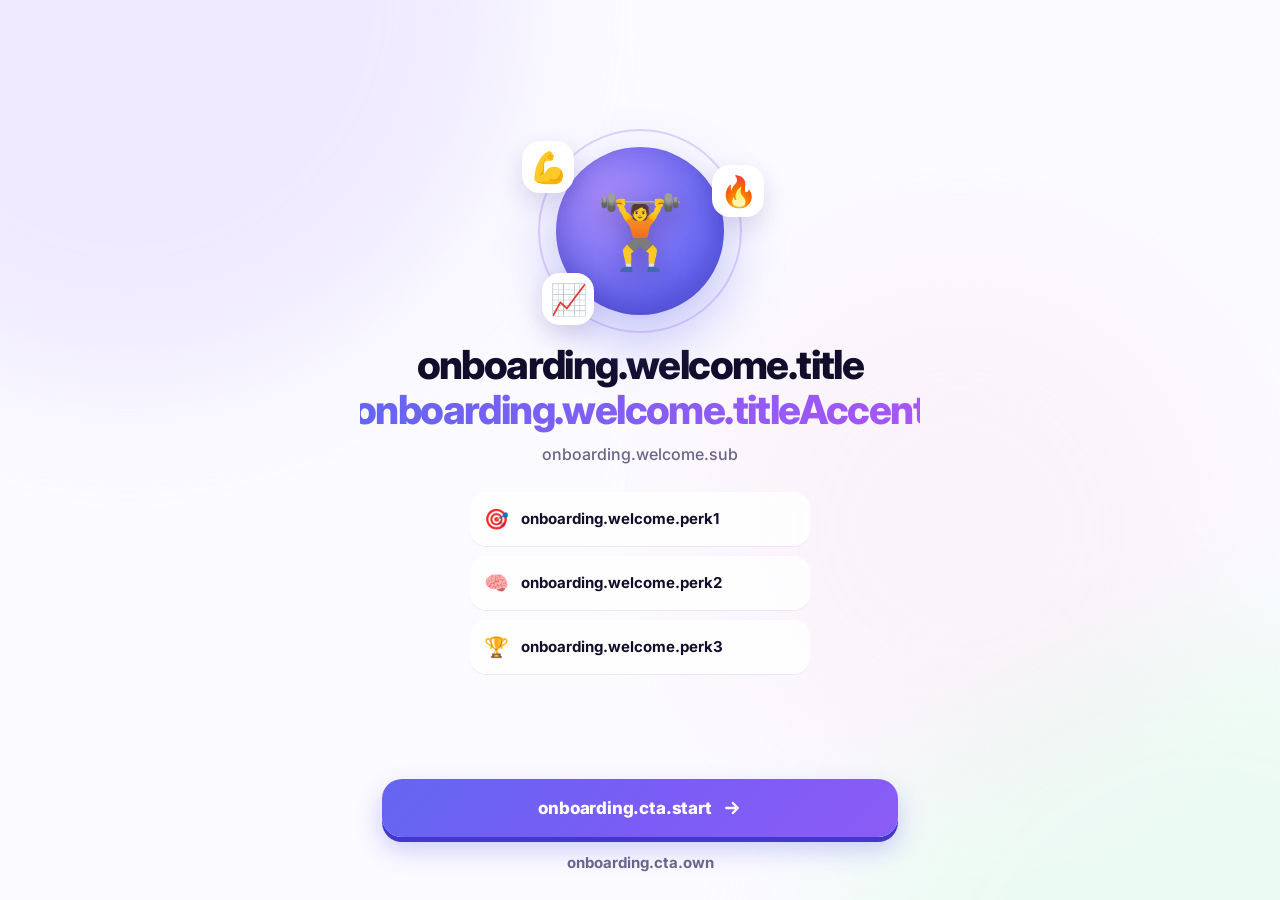
==== commit 2b913cc6: "UX copy pass and first i18n slice Rewrites visible copy to sound natural and functional: decorative " ====
--- a/index.html
+++ b/index.html
@@ -16,14 +16,14 @@
     <link rel="preconnect" href="https://fonts.gstatic.com" crossorigin>
     <link href="https://fonts.googleapis.com/css2?family=Inter:wght@400;500;600;700;800&family=Nunito:wght@900&display=swap" rel="stylesheet" media="print" onload="this.media='all'">
     <noscript><link href="https://fonts.googleapis.com/css2?family=Inter:wght@400;500;600;700;800&family=Nunito:wght@900&display=swap" rel="stylesheet"></noscript>
-    <link rel="preload" href="app.js?v=6.4.0" as="script">
-    <link rel="stylesheet" href="styles.css?v=6.4.0">
-    <link rel="stylesheet" href="streak-score.css?v=6.4.0">
-    <link rel="stylesheet" href="theme.css?v=6.4.0">
-    <link rel="stylesheet" href="ai-coach.css?v=6.4.0">
-    <link rel="stylesheet" href="onboarding.css?v=6.4.0">
-    <link rel="stylesheet" href="v6.css?v=6.4.0">
-    <link rel="stylesheet" href="dark.css?v=6.4.0">
+    <link rel="preload" href="app.js?v=6.3.0" as="script">
+    <link rel="stylesheet" href="styles.css?v=6.3.0">
+    <link rel="stylesheet" href="streak-score.css?v=6.3.0">
+    <link rel="stylesheet" href="theme.css?v=6.3.0">
+    <link rel="stylesheet" href="ai-coach.css?v=6.3.0">
+    <link rel="stylesheet" href="onboarding.css?v=6.3.0">
+    <link rel="stylesheet" href="v6.css?v=6.3.0">
+    <link rel="stylesheet" href="dark.css?v=6.3.0">
     <script>
         // Theme before first paint (no white flash in dark mode).
         (function () {
@@ -31,6 +31,21 @@
             try { choice = localStorage.getItem('themeChoice') || 'auto'; } catch (e) {}
             var dark = choice === 'dark' || (choice === 'auto' && window.matchMedia && matchMedia('(prefers-color-scheme: dark)').matches);
             document.documentElement.setAttribute('data-theme', dark ? 'dark' : 'light');
+        })();
+        // Language before first paint (same rules as i18n.js: ?lang, saved choice, phone, French).
+        (function () {
+            var supported = ['fr', 'en'];
+            var pick = function (value) { var code = String(value || '').toLowerCase().split(/[-_]/)[0]; return supported.indexOf(code) >= 0 ? code : null; };
+            var lang = null;
+            try { lang = pick(new URLSearchParams(location.search).get('lang')); } catch (e) {}
+            if (!lang) {
+                var choice = null;
+                try { choice = localStorage.getItem('locale'); } catch (e) {}
+                lang = choice && choice !== 'auto' ? pick(choice) : null;
+                var languages = navigator.languages && navigator.languages.length ? navigator.languages : [navigator.language];
+                for (var i = 0; !lang && i < languages.length; i += 1) lang = pick(languages[i]);
+            }
+            document.documentElement.setAttribute('lang', lang || 'fr');
         })();
     </script>
 </head>
@@ -56,14 +71,14 @@
                         <header class="pane-header">
                             <div class="pane-header-text">
                                 <span class="home-date-kicker" id="home-date-kicker"></span>
-                                <h1 id="home-title">Bonjour</h1>
+                                <h1 id="home-title" data-i18n="home.titleNoName">Bonjour</h1>
                             </div>
                             <div class="pane-header-actions">
-                            <button type="button" class="pane-header-btn friends-btn" id="btn-friends" aria-label="Amis" title="Amis" hidden>
+                            <button type="button" class="pane-header-btn friends-btn" id="btn-friends" aria-label="Amis" title="Amis" data-i18n-aria-label="home.friends" data-i18n-title="home.friends" hidden>
                                 <svg viewBox="0 0 24 24" fill="none" stroke="currentColor" stroke-width="2.2" stroke-linecap="round" stroke-linejoin="round" aria-hidden="true"><path d="M16 21v-2a4 4 0 0 0-4-4H6a4 4 0 0 0-4 4v2"/><circle cx="9" cy="7" r="4"/><path d="M22 21v-2a4 4 0 0 0-3-3.87"/><path d="M16 3.13a4 4 0 0 1 0 7.75"/></svg>
                                 <span class="friends-badge" id="friends-badge" hidden></span>
                             </button>
-                            <button type="button" class="pane-header-btn" id="btn-settings" aria-label="Paramètres" title="Paramètres">
+                            <button type="button" class="pane-header-btn" id="btn-settings" aria-label="Réglages" title="Réglages" data-i18n-aria-label="home.settings" data-i18n-title="home.settings">
                                 <svg width="18" height="18" viewBox="0 0 24 24" fill="none" stroke="currentColor" stroke-width="2">
                             <circle cx="12" cy="12" r="3"/>
                             <path d="M19.4 15a1.65 1.65 0 0 0 .33 1.82l.06.06a2 2 0 0 1 0 2.83 2 2 0 0 1-2.83 0l-.06-.06a1.65 1.65 0 0 0-1.82-.33 1.65 1.65 0 0 0-1 1.51V21a2 2 0 0 1-2 2 2 2 0 0 1-2-2v-.09A1.65 1.65 0 0 0 9 19.4a1.65 1.65 0 0 0-1.82.33l-.06.06a2 2 0 0 1-2.83 0 2 2 0 0 1 0-2.83l.06-.06a1.65 1.65 0 0 0 .33-1.82 1.65 1.65 0 0 0-1.51-1H3a2 2 0 0 1-2-2 2 2 0 0 1 2-2h.09A1.65 1.65 0 0 0 4.6 9a1.65 1.65 0 0 0-.33-1.82l-.06-.06a2 2 0 0 1 0-2.83 2 2 0 0 1 2.83 0l.06.06a1.65 1.65 0 0 0 1.82.33H9a1.65 1.65 0 0 0 1-1.51V3a2 2 0 0 1 2-2 2 2 0 0 1 2 2v.09a1.65 1.65 0 0 0 1 1.51 1.65 1.65 0 0 0 1.82-.33l.06-.06a2 2 0 0 1 2.83 0 2 2 0 0 1 0 2.83l-.06.06a1.65 1.65 0 0 0-.33 1.82V9a1.65 1.65 0 0 0 1.51 1H21a2 2 0 0 1 2 2 2 2 0 0 1-2 2h-.09a1.65 1.65 0 0 0-1.51 1z"/>
@@ -81,12 +96,12 @@
                         <div class="suggested-session-card next-quest" id="suggested-session">
                     <div class="next-quest-head">
                         <div class="next-quest-heading">
-                            <span class="next-quest-tag" id="session-tag">Prochaine séance</span>
-                            <h2 class="session-name" id="session-name">Chargement...</h2>
+                            <span class="next-quest-tag" id="session-tag" data-i18n="home.nextSession">Prochaine séance</span>
+                            <h2 class="session-name" id="session-name" data-i18n="common.loading">Chargement…</h2>
                             <div class="next-quest-muscles" id="session-muscles"></div>
                         </div>
                     </div>
-                    <div class="last-session next-quest-last" id="last-session-info">Dernière séance : --</div>
+                    <div class="last-session next-quest-last" id="last-session-info"></div>
                     <!-- Kept for the session data hooks, not displayed on the card -->
                     <div class="next-quest-data" hidden>
                         <span id="session-duration">~45 min</span>
@@ -99,13 +114,13 @@
                             <span class="next-quest-play" aria-hidden="true">
                                 <svg width="14" height="14" viewBox="0 0 24 24" fill="currentColor"><path d="M6.8 5.14v13.72a1 1 0 0 0 1.52.85l10.8-6.86a1 1 0 0 0 0-1.7L8.32 4.29A1 1 0 0 0 6.8 5.14z"/></svg>
                             </span>
-                            Démarrer la séance
+                            <span data-i18n="home.startSession">Démarrer la séance</span>
                         </button>
                         <button class="btn btn-secondary next-quest-change" id="btn-change-session">
                             <svg width="16" height="16" viewBox="0 0 24 24" fill="none" stroke="currentColor" stroke-width="2.4" stroke-linecap="round" stroke-linejoin="round" aria-hidden="true">
                                 <path d="M17 3l4 4-4 4M3 7h18M7 21l-4-4 4-4M21 17H3"/>
                             </svg>
-                            Changer de séance
+                            <span data-i18n="home.changeSession">Changer de séance</span>
                         </button>
                     </div>
                 </div>
@@ -124,14 +139,14 @@
                                     <path d="M11 4H4a2 2 0 0 0-2 2v14a2 2 0 0 0 2 2h14a2 2 0 0 0 2-2v-7"/>
                                     <path d="M18.5 2.5a2.121 2.121 0 0 1 3 3L12 15l-4 1 1-4 9.5-9.5z"/>
                                 </svg>
-                                Mes séances
+                                <span data-i18n="home.mySessions">Mes séances</span>
                             </button>
                             <button class="btn btn-outline btn-ai-coach" type="button" data-ai-open>
                                 <svg width="18" height="18" viewBox="0 0 24 24" fill="currentColor" aria-hidden="true">
                                     <path d="M10 2.5l1.7 5.1 5.1 1.7-5.1 1.7L10 16.1l-1.7-5.1-5.1-1.7 5.1-1.7z"/>
                                     <path d="M18.5 13l.9 2.6 2.6.9-2.6.9-.9 2.6-.9-2.6-2.6-.9 2.6-.9z" opacity=".75"/>
                                 </svg>
-                                Coach IA
+                                <span data-i18n="home.aiCoach">Coach IA</span>
                             </button>
                         </div>
                     </div>
@@ -142,8 +157,7 @@
                     <div class="home-content pane-scroll progress-zone" id="stats-section">
                         <header class="pane-header">
                             <div class="pane-header-text">
-                                <span class="home-date-kicker">Ton parcours</span>
-                                <h1>Deviens une machine</h1>
+                                <h1 data-i18n="journey.title">Parcours</h1>
                             </div>
                         </header>
 
@@ -168,8 +182,7 @@
                     <div class="home-content pane-scroll">
                         <header class="pane-header">
                             <div class="pane-header-text">
-                                <span class="home-date-kicker">Tes stats</span>
-                                <h1>Tes chiffres</h1>
+                                <h1 data-i18n="stats.title">Stats</h1>
                             </div>
                         </header>
 
@@ -179,16 +192,16 @@
                     <div class="history-calendar-header">
                         <div class="history-calendar-heading">
                             <div class="history-calendar-meta">
-                                <span class="history-calendar-kicker" id="history-calendar-kicker">Mois en cours</span>
+                                <span class="history-calendar-kicker" id="history-calendar-kicker" data-i18n="stats.history">Historique</span>
                                 <span class="history-calendar-summary" id="history-calendar-summary">0 séance</span>
                             </div>
-                            <h3 id="history-calendar-title">Historique du mois</h3>
+                            <h3 id="history-calendar-title"></h3>
                         </div>
                         <div class="history-calendar-nav">
-                            <button class="calendar-nav-btn" id="history-calendar-prev" type="button" aria-label="Mois précédent">
+                            <button class="calendar-nav-btn" id="history-calendar-prev" type="button" aria-label="Mois précédent" data-i18n-aria-label="stats.prevMonth">
                                 <svg width="16" height="16" viewBox="0 0 24 24" fill="none" stroke="currentColor" stroke-width="2.6" stroke-linecap="round" stroke-linejoin="round" aria-hidden="true"><path d="M15 18l-6-6 6-6"/></svg>
                             </button>
-                            <button class="calendar-nav-btn" id="history-calendar-next" type="button" aria-label="Mois suivant">
+                            <button class="calendar-nav-btn" id="history-calendar-next" type="button" aria-label="Mois suivant" data-i18n-aria-label="stats.nextMonth">
                                 <svg width="16" height="16" viewBox="0 0 24 24" fill="none" stroke="currentColor" stroke-width="2.6" stroke-linecap="round" stroke-linejoin="round" aria-hidden="true"><path d="M9 18l6-6-6-6"/></svg>
                             </button>
                         </div>
@@ -206,9 +219,7 @@
                         <!-- Calendrier généré dynamiquement -->
                     </div>
                     <div class="history-calendar-legend" id="history-calendar-legend"></div>
-                    <div class="history-calendar-empty" id="history-calendar-empty" style="display: none;">
-                        Aucune séance sur ce mois.
-                    </div>
+                    <div class="history-calendar-empty" id="history-calendar-empty" style="display: none;" data-i18n="stats.calendarEmpty">Aucune séance ce mois-ci.</div>
                 </section>
 
                         <div class="pz-card activity-card" id="activity-card"></div>
@@ -226,8 +237,8 @@
                         <div class="pz-card backup-card">
                             <div class="pz-card-head">
                                 <div>
-                                    <span class="pz-kicker">Sauvegarde</span>
-                                    <h4>Tes données restent sur ton téléphone</h4>
+                                    <h4 data-i18n="stats.backup.title">Sauvegarde</h4>
+                                    <p class="pz-card-note" data-i18n="stats.backup.note">Tes données sont stockées uniquement sur cet appareil.</p>
                                 </div>
                             </div>
                             <div class="backup-actions">
@@ -237,7 +248,7 @@
                                 <polyline points="7 10 12 15 17 10"/>
                                 <line x1="12" y1="15" x2="12" y2="3"/>
                             </svg>
-                            Exporter
+                            <span data-i18n="stats.backup.export">Exporter</span>
                         </button>
                         <button class="btn btn-ghost" id="btn-import">
                             <svg width="16" height="16" viewBox="0 0 24 24" fill="none" stroke="currentColor" stroke-width="2">
@@ -245,33 +256,33 @@
                                 <polyline points="17 8 12 3 7 8"/>
                                 <line x1="12" y1="3" x2="12" y2="15"/>
                             </svg>
-                            Importer
+                            <span data-i18n="stats.backup.import">Importer</span>
                         </button>
                         <input type="file" id="import-file" accept=".json,.txt" hidden>
                     </div>
                         </div>
 
                         <footer class="app-footer">
-                            <span class="app-version">v6.4.0</span>
+                            <span class="app-version">v6.3.0</span>
                             <span class="storage-info" id="storage-info"></span>
                         </footer>
                     </div>
                 </section>
             </div>
 
-            <nav class="tabbar" role="tablist" aria-label="Navigation principale">
+            <nav class="tabbar" role="tablist" aria-label="Navigation principale" data-i18n-aria-label="nav.label">
                 <button type="button" class="tabbar-btn active" role="tab" id="home-tab-session" data-home-tab="session" aria-selected="true">
                     <svg viewBox="0 0 24 24" fill="none" stroke="currentColor" stroke-width="2.2" stroke-linecap="round" stroke-linejoin="round" aria-hidden="true"><path d="M3 10.5 12 3l9 7.5"/><path d="M5 9.5V20a1 1 0 0 0 1 1h4v-6h4v6h4a1 1 0 0 0 1-1V9.5"/></svg>
-                    <span>Accueil</span>
+                    <span data-i18n="nav.home">Accueil</span>
                 </button>
                 <button type="button" class="tabbar-btn" role="tab" id="home-tab-progress" data-home-tab="progress" aria-selected="false">
                     <svg viewBox="0 0 24 24" fill="none" stroke="currentColor" stroke-width="2.2" stroke-linecap="round" stroke-linejoin="round" aria-hidden="true"><path d="M8 21h8M12 17v4M7 4h10v5a5 5 0 0 1-10 0z"/><path d="M17 5h3v2a3 3 0 0 1-3 3M7 5H4v2a3 3 0 0 0 3 3"/></svg>
-                    <span>Parcours</span>
+                    <span data-i18n="nav.journey">Parcours</span>
                     <span class="home-tab-dot" id="home-tab-progress-dot" hidden></span>
                 </button>
                 <button type="button" class="tabbar-btn" role="tab" id="home-tab-stats" data-home-tab="stats" aria-selected="false">
                     <svg viewBox="0 0 24 24" fill="none" stroke="currentColor" stroke-width="2.2" stroke-linecap="round" stroke-linejoin="round" aria-hidden="true"><path d="M4 20V10M10 20V4M16 20v-7M22 20H2"/></svg>
-                    <span>Stats</span>
+                    <span data-i18n="nav.stats">Stats</span>
                 </button>
                 <span class="tabbar-indicator" aria-hidden="true"></span>
             </nav>
@@ -280,18 +291,16 @@
         <!-- Écran Séance -->
         <div id="screen-session" class="screen">
             <header class="header-session">
-                <button class="btn-back" id="btn-back-home">
+                <button class="btn-back" id="btn-back-home" aria-label="Retour" data-i18n-aria-label="common.back">
                     <svg width="24" height="24" viewBox="0 0 24 24" fill="none" stroke="currentColor" stroke-width="2">
                         <path d="M15 18l-6-6 6-6"/>
                     </svg>
                 </button>
                 <div class="header-center">
-                    <h1 id="current-session-name">Séance</h1>
+                    <h1 id="current-session-name" data-i18n="session.title">Séance</h1>
                     <div class="session-timer" id="session-timer">00:00</div>
                 </div>
-                <button class="btn btn-finish" id="btn-finish-session">
-                    Terminer
-                </button>
+                <button class="btn btn-finish" id="btn-finish-session" data-i18n="session.finish">Terminer</button>
             </header>
 
             <!-- Progress Bar -->
@@ -313,23 +322,21 @@
                 <div class="modal-backdrop"></div>
                 <div class="modal-content finish-modal-content">
                     <div class="finish-modal-glow" aria-hidden="true"></div>
-                    <div class="finish-modal-badge" id="finish-badge">Finisher mode</div>
-
                     <div class="finish-modal-hero">
                         <div class="finish-modal-icon-wrap" aria-hidden="true">
                             <div class="finish-modal-icon-ring"></div>
                             <div class="finish-modal-icon" id="finish-hero-icon">✨</div>
                         </div>
                         <div class="finish-modal-copy">
-                            <h3 id="finish-title">Terminer la séance ?</h3>
-                            <p id="finish-message">Tu as complété tous les exercices !</p>
+                            <h3 id="finish-title" data-i18n="finish.title">Terminer la séance&nbsp;?</h3>
+                            <p id="finish-message"></p>
                         </div>
                     </div>
 
                     <div class="finish-modal-summary">
                         <div class="finish-modal-progress-block">
                             <div class="finish-modal-progress-header">
-                                <span id="finish-progress-label">Progression</span>
+                                <span id="finish-progress-label" data-i18n="finish.progress">Progression</span>
                                 <span id="finish-progress-value">0%</span>
                             </div>
                             <div class="finish-modal-progress-track" aria-hidden="true">
@@ -339,25 +346,25 @@
 
                         <div class="finish-modal-quick-stats">
                             <div class="finish-quick-stat">
-                                <span class="finish-quick-stat-label">Exercices</span>
+                                <span class="finish-quick-stat-label" data-i18n="finish.exercises">Exercices</span>
                                 <span class="finish-quick-stat-value" id="finish-stat-exercises">0/0</span>
                             </div>
                             <div class="finish-quick-stat">
-                                <span class="finish-quick-stat-label">Séries</span>
+                                <span class="finish-quick-stat-label" data-i18n="finish.sets">Séries</span>
                                 <span class="finish-quick-stat-value" id="finish-stat-sets">0</span>
                             </div>
                             <div class="finish-quick-stat">
-                                <span class="finish-quick-stat-label">Temps</span>
+                                <span class="finish-quick-stat-label" data-i18n="finish.duration">Durée</span>
                                 <span class="finish-quick-stat-value" id="finish-stat-duration">0 min</span>
                             </div>
                         </div>
 
-                        <div class="finish-modal-helper" id="finish-note">Tu peux encore faire un tour, ou valider maintenant.</div>
+                        <div class="finish-modal-helper" id="finish-note"></div>
                     </div>
 
                     <div class="modal-actions finish-modal-actions">
-                        <button class="btn btn-secondary" id="btn-cancel-finish">Continuer</button>
-                        <button class="btn btn-primary" id="btn-confirm-finish">Terminer la séance</button>
+                        <button class="btn btn-secondary" id="btn-cancel-finish" data-i18n="finish.continue">Continuer la séance</button>
+                        <button class="btn btn-primary" id="btn-confirm-finish" data-i18n="finish.confirm">Terminer la séance</button>
                     </div>
                 </div>
             </div>
@@ -366,7 +373,7 @@
         <!-- Écran Exercice -->
         <div id="screen-exercise" class="screen">
             <header class="header-exercise">
-                <button class="btn-back" id="btn-back-session">
+                <button class="btn-back" id="btn-back-session" aria-label="Retour à la séance" data-i18n-aria-label="exercise.backToSession">
                     <svg width="24" height="24" viewBox="0 0 24 24" fill="none" stroke="currentColor" stroke-width="2">
                         <path d="M15 18l-6-6 6-6"/>
                     </svg>
@@ -421,7 +428,7 @@
                                 <div class="exercise-challenge-bar"><span id="exercise-challenge-bar-fill"></span></div>
                                 <strong id="exercise-challenge-count">0/0</strong>
                             </div>
-                            <div class="exercise-challenge-progress" id="exercise-challenge-progress">Garde-le en tête sur chaque série.</div>
+                            <div class="exercise-challenge-progress" id="exercise-challenge-progress"></div>
                         </div>
                     </div>
                     <!-- Coaching Advice Card: "mission du jour" -->
@@ -440,7 +447,6 @@
                                     </svg>
                                 </span>
                                 <div class="coaching-advice-heading-copy">
-                                    <span class="coaching-advice-eyebrow">Mission du jour</span>
                                     <span class="coaching-advice-title" id="coaching-advice-title">Conseil du coach</span>
                                 </div>
                             </div>
@@ -522,7 +528,6 @@
                                 </svg>
                             </span>
                             <div class="coaching-advice-heading-copy">
-                                <span class="coaching-advice-eyebrow">Coach</span>
                                 <span class="coaching-advice-title">Conseils superset</span>
                             </div>
                         </div>
@@ -579,11 +584,9 @@
                         <div class="coaching-advice-heading">
                             <span class="coaching-advice-icon" aria-hidden="true">↔</span>
                             <div class="coaching-advice-heading-copy">
-                                <span class="coaching-advice-eyebrow">Coach</span>
-                                <span class="coaching-advice-title">Lecture gauche / droite</span>
-                            </div>
-                        </div>
-                        <span class="coaching-advice-chip">Optionnel</span>
+                                <span class="coaching-advice-title">Gauche / droite</span>
+                            </div>
+                        </div>
                     </div>
                     <div class="coaching-advice-summary" id="unilateral-coach-summary">Chaque côté est suivi séparément.</div>
                     <div class="uni-coach-grid" id="unilateral-coach-grid" aria-live="polite"></div>
@@ -593,11 +596,10 @@
                     <!-- Séries générées dynamiquement -->
                 </div>
 
-                <section class="exercise-control-card" id="exercise-control-card" aria-label="Contrôle libre de l'exercice" hidden>
+                <section class="exercise-control-card" id="exercise-control-card" aria-label="Nombre de séries" hidden>
                     <div class="exercise-control-copy">
-                        <span class="exercise-control-eyebrow">Contrôle libre</span>
                         <strong id="exercise-volume-value">3 séries programmées</strong>
-                        <small id="exercise-volume-note">Le plan est une suggestion : tu gardes toujours la main.</small>
+                        <small id="exercise-volume-note"></small>
                     </div>
                     <div class="exercise-control-actions">
                         <div class="exercise-control-stepper" role="group" aria-label="Nombre de séries">
@@ -612,7 +614,6 @@
                 <section class="live-adaptation-card" id="live-adaptation-card" aria-live="polite" hidden>
                     <div class="live-adaptation-header">
                         <div>
-                            <span class="live-adaptation-eyebrow">Lecture en séance</span>
                             <strong id="live-adaptation-title">Signal détecté</strong>
                         </div>
                         <span class="live-adaptation-badge" id="live-adaptation-badge">Suggestion</span>
@@ -625,15 +626,13 @@
                         <button type="button" class="btn btn-secondary" id="btn-live-open-substitution" hidden>Voir les variantes</button>
                         <button type="button" class="btn btn-ghost" id="btn-live-dismiss">Ignorer</button>
                     </div>
-                    <small class="live-adaptation-footnote">Aucune modification n’est appliquée sans ton accord.</small>
                 </section>
 
                 <!-- Logbook - Dernière séance -->
                 <div class="exercise-progress-card exercise-stats-card" id="exercise-progress-card" style="display: none;">
                     <div class="exercise-progress-header">
                         <div>
-                            <div class="exercise-progress-kicker">Stats de l’exo</div>
-                            <div class="exercise-progress-title">Ta progression</div>
+                            <div class="exercise-progress-title">Progression</div>
                         </div>
                         <div class="exercise-progress-badge" id="exercise-progress-badge">Stable</div>
                     </div>
@@ -672,7 +671,7 @@
                             <svg width="18" height="18" viewBox="0 0 24 24" fill="none" stroke="currentColor" stroke-width="2">
                                 <path d="M12 8v4l3 3m6-3a9 9 0 11-18 0 9 9 0 0118 0z"/>
                             </svg>
-                            Historique SuperSet
+                            Historique superset
                         </div>
                     </div>
                     
@@ -734,7 +733,6 @@
                 <div class="coach-decision-card coach-decision-card-superset" id="superset-decision-card" style="display: none;">
                     <div class="coach-decision-header">
                         <div>
-                            <span class="coach-decision-kicker">Coulisses du coach</span>
                             <h4>Pourquoi ces conseils</h4>
                         </div>
                         <span class="coach-decision-confidence" id="superset-decision-confidence">2 lectures coach</span>
@@ -749,7 +747,7 @@
                             <svg width="18" height="18" viewBox="0 0 24 24" fill="none" stroke="currentColor" stroke-width="2">
                                 <path d="M12 8v4l3 3m6-3a9 9 0 11-18 0 9 9 0 0118 0z"/>
                             </svg>
-                            Historique Unilatéral
+                            Historique gauche / droite
                         </div>
                     </div>
                     
@@ -757,7 +755,7 @@
                     <div class="unilateral-logbook-exercise side-left">
                         <div class="unilateral-logbook-exercise-header">
                             <span class="unilateral-exercise-dot dot-left"></span>
-                            <span class="unilateral-logbook-exercise-name" id="unilateral-logbook-name-left">Côté Gauche</span>
+                            <span class="unilateral-logbook-exercise-name" id="unilateral-logbook-name-left">Côté gauche</span>
                             <span class="unilateral-logbook-date" id="unilateral-logbook-date-left">--</span>
                         </div>
                         <div class="unilateral-logbook-content" id="unilateral-logbook-content-left">
@@ -769,7 +767,7 @@
                     <div class="unilateral-logbook-exercise side-right">
                         <div class="unilateral-logbook-exercise-header">
                             <span class="unilateral-exercise-dot dot-right"></span>
-                            <span class="unilateral-logbook-exercise-name" id="unilateral-logbook-name-right">Côté Droit</span>
+                            <span class="unilateral-logbook-exercise-name" id="unilateral-logbook-name-right">Côté droit</span>
                             <span class="unilateral-logbook-date" id="unilateral-logbook-date-right">--</span>
                         </div>
                         <div class="unilateral-logbook-content" id="unilateral-logbook-content-right">
@@ -807,14 +805,13 @@
                     </button>
                     <div class="exercise-note-editor">
                         <label for="exercise-note-input">Note de l'exercice</label>
-                        <textarea id="exercise-note-input" class="exercise-note-input" rows="3" placeholder="Machine bizarre, douleur coude, très facile, meilleure amplitude..."></textarea>
+                        <textarea id="exercise-note-input" class="exercise-note-input" rows="3" placeholder="Réglage machine, gêne, sensations…"></textarea>
                     </div>
                 </div>
 
                 <div class="coach-decision-card" id="coach-decision-card" style="display: none;">
                     <div class="coach-decision-header">
                         <div>
-                            <span class="coach-decision-kicker">Coulisses du coach</span>
                             <h4>Pourquoi ce conseil</h4>
                         </div>
                         <span class="coach-decision-confidence" id="coach-decision-confidence">Confiance --</span>
@@ -902,7 +899,7 @@
                             </button>
                         </div>
                         <div class="rpe-feedback" id="rpe-feedback">
-                            <span class="rpe-description">Optionnel · touche un smiley</span>
+                            <span class="rpe-description">Facultatif</span>
                         </div>
                     </div>
                     
@@ -915,7 +912,7 @@
                         <svg width="20" height="20" viewBox="0 0 24 24" fill="currentColor">
                             <rect x="6" y="6" width="12" height="12" rx="2"/>
                         </svg>
-                        <span id="btn-timer-stop-label">Arrêter le timer</span>
+                        <span id="btn-timer-stop-label">Arrêter le repos</span>
                     </button>
                 </div>
             </div>
@@ -928,7 +925,7 @@
                         <div class="summary-icon" id="summary-icon">✅</div>
                     </div>
                     <div class="summary-kicker" id="summary-exercise-name"></div>
-                    <h3 id="summary-title">Exercice terminé !</h3>
+                    <h3 id="summary-title">Exercice terminé</h3>
                     <div class="summary-xp" id="summary-xp" hidden></div>
                     <div class="summary-stats">
                         <div class="stat">
@@ -958,8 +955,7 @@
             <div class="sheet-backdrop"></div>
             <div class="sheet-content">
                 <div class="sheet-handle"></div>
-                <h3>Choisir une séance</h3>
-                <p class="session-options-hint">Une couleur par séance, comme dans le calendrier.</p>
+                <h3 data-i18n="changeSession.title">Choisir une séance</h3>
                 <div class="session-options" id="session-options">
                     <!-- Options générées dynamiquement -->
                 </div>
@@ -1024,7 +1020,6 @@
                 </div>
                 <div class="exercise-library-toolbar">
                     <input type="text" id="exercise-library-search" class="form-input" placeholder="Rechercher : curl, presse, poulie…">
-                    <p class="exercise-library-helper">Choisis dans la liste, ou tape le nom de ton exercice s’il n’y est pas.</p>
                 </div>
                 <div class="exercise-library-filters" id="exercise-library-filters">
                     <!-- Catégories générées dynamiquement -->
@@ -1049,7 +1044,7 @@
                     <!-- Message de stagnation si applicable -->
                 </div>
                 <h3 id="pool-title">Choisir une variante</h3>
-                <p class="pool-subtitle" id="pool-subtitle">Remplace l'exercice actuel par une variante de la pool</p>
+                <p class="pool-subtitle" id="pool-subtitle"></p>
                 <div class="pool-list" id="pool-list">
                     <!-- Exercices de la pool générés dynamiquement -->
                 </div>
@@ -1067,8 +1062,7 @@
                 <div class="sheet-titlebar exercise-insights-titlebar">
                     <div class="sheet-titlebar-spacer"></div>
                     <div class="exercise-insights-heading">
-                        <span class="exercise-insights-eyebrow">Fiche perso</span>
-                        <h3>Tes stats sur l'exo</h3>
+                        <h3>Statistiques de l’exercice</h3>
                     </div>
                     <button type="button" class="btn-icon-small exercise-insights-close" id="btn-close-exo-profile" aria-label="Fermer la fiche">
                         <svg width="18" height="18" viewBox="0 0 24 24" fill="none" stroke="currentColor" stroke-width="2.2" stroke-linecap="round">
@@ -1115,11 +1109,63 @@
                         <svg viewBox="0 0 24 24" fill="none" stroke="currentColor" stroke-width="2" stroke-linecap="round" stroke-linejoin="round" aria-hidden="true"><path d="M16 3l4 4-4 4"/><path d="M20 7H4"/><path d="M8 21l-4-4 4-4"/><path d="M4 17h16"/></svg>
                         <span><strong>Changer d'exercice</strong><small>Machine prise, pas le matériel, gêne…</small></span>
                     </button>
+                    <button type="button" class="exo-action" id="btn-exercise-plates" hidden>
+                        <svg viewBox="0 0 24 24" fill="none" stroke="currentColor" stroke-width="2" stroke-linecap="round" stroke-linejoin="round" aria-hidden="true"><path d="M2 12h20"/><rect x="5" y="6" width="3" height="12" rx="1"/><rect x="16" y="6" width="3" height="12" rx="1"/></svg>
+                        <span><strong>Disques à charger</strong><small>Quels disques mettre de chaque côté</small></span>
+                    </button>
+                    <button type="button" class="exo-action" id="btn-open-exercise-insights" aria-controls="sheet-exercise-insights" hidden>
+                        <svg viewBox="0 0 24 24" fill="none" stroke="currentColor" stroke-width="2" stroke-linecap="round" stroke-linejoin="round" aria-hidden="true"><path d="M8.5 14.5A2.5 2.5 0 0 0 11 12c0-1.4-.5-2-1-3-1-2.1-.2-4 2-6 .5 2.5 2 4.9 4 6.5 2 1.6 3 3.5 3 5.5a7 7 0 1 1-14 0c0-1.2.4-2.3 1-3a2.5 2.5 0 0 0 2.5 2.5z"/></svg>
+                        <span><strong>Échauffement &amp; récupération</strong><small>Montées en charge et muscles encore fatigués</small></span>
+                    </button>
                     <button type="button" class="exo-action" data-exo-help="exercise">
                         <svg viewBox="0 0 24 24" fill="none" stroke="currentColor" stroke-width="2" stroke-linecap="round" stroke-linejoin="round" aria-hidden="true"><circle cx="12" cy="12" r="10"/><path d="M9.1 9a3 3 0 0 1 5.8 1c0 2-3 3-3 3"/><path d="M12 17h.01"/></svg>
                         <span><strong>Comment ça marche</strong><small>Charge, reps, RIR et repos expliqués</small></span>
                     </button>
                 </div>
+            </div>
+        </div>
+
+        <div class="bottom-sheet" id="sheet-exercise-insights">
+            <div class="sheet-backdrop"></div>
+            <div class="sheet-content sheet-content-large exercise-insights-sheet">
+                <div class="sheet-handle"></div>
+                <div class="sheet-titlebar exercise-insights-titlebar">
+                    <div class="sheet-titlebar-spacer"></div>
+                    <div class="exercise-insights-heading">
+                        <h3>Échauffement &amp; récupération</h3>
+                    </div>
+                    <button type="button" class="btn-icon-small exercise-insights-close" id="btn-close-exercise-insights" aria-label="Fermer les outils">
+                        <svg width="18" height="18" viewBox="0 0 24 24" fill="none" stroke="currentColor" stroke-width="2.2" stroke-linecap="round">
+                            <path d="M6 6l12 12M18 6L6 18"></path>
+                        </svg>
+                    </button>
+                </div>
+
+                <section class="optional-insight-card warmup-card" id="warmup-card" aria-label="Échauffement optionnel" hidden>
+                    <div class="optional-insight-header">
+                        <div>
+                            <strong>Échauffement</strong>
+                            <small>Montée en charge calculée sur ta charge de travail. Coche les étapes que tu fais.</small>
+                        </div>
+                    </div>
+                    <div class="optional-insight-body" id="warmup-body">
+                        <div class="warmup-list" id="warmup-list"></div>
+                        <small class="optional-insight-footnote">Non comptées dans les statistiques.</small>
+                    </div>
+                </section>
+
+                <section class="optional-insight-card recovery-map-card" id="recovery-map-card" aria-label="Carte de récupération" hidden>
+                    <div class="optional-insight-header">
+                        <div>
+                            <strong>Récupération</strong>
+                            <small>Séries récentes par muscle, muscles secondaires compris.</small>
+                        </div>
+                    </div>
+                    <div class="optional-insight-body" id="recovery-map-body">
+                        <div class="recovery-map-list" id="recovery-map-list"></div>
+                        <small class="optional-insight-footnote" id="recovery-map-note">Estimation indicative.</small>
+                    </div>
+                </section>
             </div>
         </div>
 
@@ -1128,8 +1174,8 @@
             <div class="modal-backdrop"></div>
             <div class="modal-content">
                 <div class="resume-icon">🏋️</div>
-                <h3>Séance en cours détectée</h3>
-                <p id="resume-session-info">Tu avais une séance en cours. Veux-tu la reprendre ?</p>
+                <h3 data-i18n="resume.title">Séance en cours</h3>
+                <p id="resume-session-info"></p>
                 <div class="resume-progress">
                     <span id="resume-progress-text">0/0 exercices complétés</span>
                     <div class="resume-progress-bar">
@@ -1137,12 +1183,12 @@
                     </div>
                 </div>
                 <div class="modal-actions">
-                    <button class="btn btn-secondary" id="btn-discard-session">Abandonner</button>
+                    <button class="btn btn-secondary" id="btn-discard-session" data-i18n="resume.discard">Abandonner</button>
                     <button class="btn btn-primary" id="btn-resume-session">
                         <svg width="18" height="18" viewBox="0 0 24 24" fill="none" stroke="currentColor" stroke-width="2">
                             <polygon points="5 3 19 12 5 21 5 3"/>
                         </svg>
-                        Reprendre
+                        <span data-i18n="resume.resume">Reprendre</span>
                     </button>
                 </div>
             </div>
@@ -1153,11 +1199,11 @@
             <div class="modal-backdrop"></div>
             <div class="modal-content">
                 <div class="quit-icon">⚠️</div>
-                <h3>Quitter la séance ?</h3>
-                <p>Ta progression sera perdue si tu quittes maintenant.</p>
+                <h3 data-i18n="quit.title">Quitter la séance&nbsp;?</h3>
+                <p data-i18n="quit.body">Les séries de cette séance seront perdues.</p>
                 <div class="modal-actions">
-                    <button class="btn btn-secondary" id="btn-cancel-quit">Continuer la séance</button>
-                    <button class="btn btn-danger" id="btn-confirm-quit">Quitter</button>
+                    <button class="btn btn-secondary" id="btn-cancel-quit" data-i18n="quit.cancel">Continuer la séance</button>
+                    <button class="btn btn-danger" id="btn-confirm-quit" data-i18n="quit.confirm">Quitter</button>
                 </div>
             </div>
         </div>
@@ -1172,8 +1218,7 @@
                     <!-- Raison générée dynamiquement -->
                 </div>
                 <div class="deload-explanation">
-                    <p><strong>Qu'est-ce qu'un deload ?</strong></p>
-                    <p>Une semaine allégée permet à ton corps de récupérer et de surcompenser. C'est scientifiquement prouvé : après 4-6 semaines d'entraînement intensif, une phase de récupération optimise les gains musculaires.</p>
+                    <p>Une semaine plus légère pour récupérer. Après 4 à 6 semaines d’entraînement soutenu, elle aide à repartir plus fort.</p>
                     <div class="deload-changes">
                         <div class="deload-change">
                             <span class="change-icon">📉</span>
@@ -1210,152 +1255,262 @@
             </div>
         </div>
 
-        <!-- Bottom Sheet Réglages: flat grouped list, every change saves on the spot -->
+        <!-- Bottom Sheet Paramètres -->
         <div class="bottom-sheet" id="sheet-settings">
             <div class="sheet-backdrop"></div>
             <div class="sheet-content sheet-content-large">
                 <div class="sheet-handle"></div>
-                <h3>Réglages</h3>
-
-                <h4 class="set-kicker">Toi</h4>
-                <form class="set-list" id="settings-you-form" novalidate>
-                    <div class="set-rows" id="settings-profile-block"></div>
-                    <div class="set-row">
-                        <span class="set-label">Poids</span>
-                        <div class="set-stepper">
-                            <button type="button" data-step-dir="-1" aria-label="Moins">−</button>
-                            <input type="text" id="setting-body-weight" min="35" max="180" step="1" inputmode="numeric" aria-label="Poids en kg">
-                            <span class="set-unit">kg</span>
-                            <button type="button" data-step-dir="1" aria-label="Plus">+</button>
-                        </div>
-                    </div>
-                    <div class="set-row">
-                        <span class="set-label">Taille</span>
-                        <div class="set-stepper">
-                            <button type="button" data-step-dir="-1" aria-label="Moins">−</button>
-                            <input type="text" id="setting-body-height" min="120" max="230" step="1" inputmode="numeric" placeholder="—" aria-label="Taille en cm">
-                            <span class="set-unit">cm</span>
-                            <button type="button" data-step-dir="1" aria-label="Plus">+</button>
-                        </div>
-                    </div>
-                </form>
-
-                <h4 class="set-kicker">Entraînement</h4>
-                <div class="set-list">
-                    <div class="set-row">
-                        <span class="set-label">Séances par semaine</span>
-                        <div class="set-stepper">
-                            <button type="button" data-step-dir="-1" aria-label="Moins">−</button>
-                            <input type="text" id="setting-weekly-goal" min="1" max="7" step="1" inputmode="numeric" aria-label="Séances par semaine">
-                            <button type="button" data-step-dir="1" aria-label="Plus">+</button>
-                        </div>
-                    </div>
-                    <details class="set-more">
-                        <summary class="set-row">
-                            <span class="set-label">Réglages avancés</span>
-                            <span class="set-chevron" aria-hidden="true">›</span>
-                        </summary>
-                        <div class="set-row">
-                            <span class="set-label">Charge en plus<small>Quand tu progresses</small></span>
-                            <div class="set-stepper">
-                                <button type="button" data-step-dir="-1" aria-label="Moins">−</button>
-                                <input type="text" id="setting-weight-increment" min="0.5" max="5" step="0.5" inputmode="decimal" aria-label="Charge ajoutée en kg">
-                                <span class="set-unit">kg</span>
-                                <button type="button" data-step-dir="1" aria-label="Plus">+</button>
-                            </div>
-                        </div>
-                        <div class="set-row">
-                            <span class="set-label">Charge en moins<small>Si fatigue</small></span>
-                            <div class="set-stepper">
-                                <button type="button" data-step-dir="-1" aria-label="Moins">−</button>
-                                <input type="text" id="setting-deload-percent" min="5" max="20" step="5" inputmode="numeric" aria-label="Baisse de charge en %">
-                                <span class="set-unit">%</span>
-                                <button type="button" data-step-dir="1" aria-label="Plus">+</button>
-                            </div>
-                        </div>
-                        <div class="set-row">
-                            <span class="set-label">Changer d’exo après<small>Séances sans progrès</small></span>
-                            <div class="set-stepper">
-                                <button type="button" data-step-dir="-1" aria-label="Moins">−</button>
-                                <input type="text" id="setting-failure-count" min="2" max="5" step="1" inputmode="numeric" aria-label="Séances sans progrès">
-                                <button type="button" data-step-dir="1" aria-label="Plus">+</button>
-                            </div>
-                        </div>
-                        <div class="set-row">
-                            <span class="set-label">Garder un exo<small>Au minimum</small></span>
-                            <div class="set-stepper">
-                                <button type="button" data-step-dir="-1" aria-label="Moins">−</button>
-                                <input type="text" id="setting-lock-weeks" min="2" max="8" step="1" inputmode="numeric" aria-label="Semaines minimum">
-                                <span class="set-unit">sem.</span>
-                                <button type="button" data-step-dir="1" aria-label="Plus">+</button>
-                            </div>
-                        </div>
-                        <div class="set-row">
-                            <span class="set-label">Semaine légère<small>Après tant de semaines</small></span>
-                            <div class="set-stepper">
-                                <button type="button" data-step-dir="-1" aria-label="Moins">−</button>
-                                <input type="text" id="setting-accumulation-weeks" min="4" max="6" step="1" inputmode="numeric" aria-label="Semaines de travail avant la semaine légère">
-                                <span class="set-unit">sem.</span>
-                                <button type="button" data-step-dir="1" aria-label="Plus">+</button>
-                            </div>
-                        </div>
-                        <div class="set-row">
-                            <span class="set-label">Séries en moins<small>En semaine légère</small></span>
-                            <div class="set-stepper">
-                                <button type="button" data-step-dir="-1" aria-label="Moins">−</button>
-                                <input type="text" id="setting-deload-volume" min="30" max="70" step="10" inputmode="numeric" aria-label="Séries en moins en %">
-                                <span class="set-unit">%</span>
-                                <button type="button" data-step-dir="1" aria-label="Plus">+</button>
-                            </div>
-                        </div>
-                        <label class="set-row">
-                            <span class="set-label">Semaine légère auto</span>
-                            <span class="toggle-switch">
-                                <input type="checkbox" id="setting-auto-deload">
-                                <span class="toggle-slider"></span>
-                            </span>
+                <h3>⚙️ Réglages</h3>
+
+                <div class="settings-app-block" id="settings-app-block"></div>
+                
+                <div class="settings-section">
+                    <h4 class="settings-section-title">
+                        <svg width="20" height="20" viewBox="0 0 24 24" fill="none" stroke="currentColor" stroke-width="2">
+                            <circle cx="12" cy="12" r="10"/>
+                            <path d="M12 6v6l4 2"/>
+                        </svg>
+                        Objectif hebdomadaire
+                    </h4>
+                    <p class="settings-description">Nombre de séances par semaine pour maintenir ta flamme</p>
+                    <div class="settings-slider-container">
+                        <input type="range" id="setting-weekly-goal" class="settings-slider" min="1" max="7" value="3">
+                        <div class="settings-slider-value">
+                            <span id="setting-weekly-goal-value">3</span> séances/semaine
+                        </div>
+                    </div>
+                </div>
+
+                <div class="settings-section">
+                    <h4 class="settings-section-title">
+                        <svg width="20" height="20" viewBox="0 0 24 24" fill="none" stroke="currentColor" stroke-width="2">
+                            <path d="M12 20s-7-4.4-7-10a4 4 0 0 1 7-2.6A4 4 0 0 1 19 10c0 5.6-7 10-7 10z"/>
+                        </svg>
+                        Poids du corps
+                    </h4>
+                    <p class="settings-description">Sert uniquement à estimer les calories de tes blocs cardio.</p>
+                    <div class="settings-slider-container">
+                        <input type="range" id="setting-body-weight" class="settings-slider" min="35" max="180" value="75">
+                        <div class="settings-slider-value">
+                            <span id="setting-body-weight-value">75</span> kg
+                        </div>
+                    </div>
+                </div>
+
+                <details class="settings-advanced">
+                    <summary><span><strong>Réglages avancés du coach</strong><small>Plateaux, baisse de charge, incréments</small></span><span class="settings-advanced-chevron" aria-hidden="true">›</span></summary>
+                <div class="settings-section">
+                    <h4 class="settings-section-title">
+                        <svg width="20" height="20" viewBox="0 0 24 24" fill="none" stroke="currentColor" stroke-width="2">
+                            <path d="M3 3v18h18"/>
+                            <path d="M18 9l-5 5-3-3-4 4"/>
+                        </svg>
+                        Seuil de plateau
+                    </h4>
+                    <p class="settings-description">Séances de stagnation avant de suggérer un switch (après deload automatique)</p>
+                    <div class="settings-slider-container">
+                        <input type="range" id="setting-failure-count" class="settings-slider" min="2" max="5" value="3">
+                        <div class="settings-slider-value">
+                            <span id="setting-failure-count-value">3</span> séances avant switch
+                        </div>
+                    </div>
+                </div>
+
+                <div class="settings-section">
+                    <h4 class="settings-section-title">
+                        <svg width="20" height="20" viewBox="0 0 24 24" fill="none" stroke="currentColor" stroke-width="2">
+                            <path d="M12 5v14M5 12l7 7 7-7"/>
+                        </svg>
+                        Baisse de charge
+                    </h4>
+                    <p class="settings-description">Pourcentage de réduction suggéré en cas de problème technique ou fatigue</p>
+                    <div class="settings-slider-container">
+                        <input type="range" id="setting-deload-percent" class="settings-slider" min="5" max="20" step="5" value="10">
+                        <div class="settings-slider-value">
+                            <span id="setting-deload-percent-value">10</span>% de réduction
+                        </div>
+                    </div>
+                </div>
+
+                <div class="settings-section">
+                    <h4 class="settings-section-title">
+                        <svg width="20" height="20" viewBox="0 0 24 24" fill="none" stroke="currentColor" stroke-width="2">
+                            <path d="M12 19V5M19 12l-7-7-7 7"/>
+                        </svg>
+                        Augmentation de charge
+                    </h4>
+                    <p class="settings-description">Incrément de poids lors d'une progression (en kg)</p>
+                    <div class="settings-slider-container">
+                        <input type="range" id="setting-weight-increment" class="settings-slider" min="0.5" max="5" step="0.5" value="2">
+                        <div class="settings-slider-value">
+                            +<span id="setting-weight-increment-value">2</span> kg
+                        </div>
+                    </div>
+                </div>
+
+                <div class="settings-section">
+                    <h4 class="settings-section-title">
+                        <svg width="20" height="20" viewBox="0 0 24 24" fill="none" stroke="currentColor" stroke-width="2">
+                            <rect x="3" y="11" width="18" height="10" rx="2" ry="2"/>
+                            <path d="M7 11V7a5 5 0 0110 0v4"/>
+                        </svg>
+                        Période de focus
+                    </h4>
+                    <p class="settings-description">Durée minimum (semaines) après un changement d'exercice</p>
+                    <div class="settings-slider-container">
+                        <input type="range" id="setting-lock-weeks" class="settings-slider" min="2" max="8" value="4">
+                        <div class="settings-slider-value">
+                            <span id="setting-lock-weeks-value">4</span> semaines minimum
+                        </div>
+                    </div>
+                </div>
+                </details>
+
+                <div class="settings-divider"></div>
+                <h4 class="settings-group-title">📲 Confort pendant la séance</h4>
+                <div class="settings-section">
+                    <h4 class="settings-section-title">
+                        <svg width="20" height="20" viewBox="0 0 24 24" fill="none" stroke="currentColor" stroke-width="2">
+                            <rect x="5" y="2" width="14" height="20" rx="2"/>
+                            <path d="M9 18h6"/>
+                            <path d="M8 6h8"/>
+                        </svg>
+                        Garder l’écran actif
+                    </h4>
+                    <p class="settings-description">Le navigateur peut empêcher l’écran de se verrouiller pendant un exercice. C’est facultatif, dépend de l’appareil et peut consommer davantage de batterie.</p>
+                    <div class="settings-toggle-container">
+                        <label class="toggle-switch">
+                            <input type="checkbox" id="setting-wake-lock" checked>
+                            <span class="toggle-slider"></span>
                         </label>
-                        <label class="set-row">
-                            <span class="set-label">Série actuelle</span>
-                            <span class="set-stepper is-bare">
-                                <input type="text" id="setting-cheat-streak" min="0" step="1" inputmode="numeric" aria-label="Série en semaines">
-                                <span class="set-unit">sem.</span>
-                            </span>
+                        <span class="toggle-label">Autoriser si disponible</span>
+                    </div>
+                </div>
+
+                <div class="settings-divider"></div>
+                <h4 class="settings-group-title">💾 Gestion du stockage</h4>
+
+                <div class="settings-section">
+                    <h4 class="settings-section-title">
+                        <svg width="20" height="20" viewBox="0 0 24 24" fill="none" stroke="currentColor" stroke-width="2">
+                            <path d="M21 16V8a2 2 0 0 0-1-1.73l-7-4a2 2 0 0 0-2 0l-7 4A2 2 0 0 0 3 8v8a2 2 0 0 0 1 1.73l7 4a2 2 0 0 0 2 0l7-4A2 2 0 0 0 21 16z"/>
+                            <polyline points="3.27 6.96 12 12.01 20.73 6.96"/>
+                            <line x1="12" y1="22.08" x2="12" y2="12"/>
+                        </svg>
+                        Stockage utilisé
+                    </h4>
+                    <p class="settings-description" id="storage-stats-info">Chargement...</p>
+                    <div class="storage-bar-container" style="margin-top: 10px;">
+                        <div class="storage-bar">
+                            <div class="storage-bar-fill" id="storage-bar-fill" style="width: 0%"></div>
+                        </div>
+                    </div>
+                </div>
+
+                <div class="settings-section">
+                    <h4 class="settings-section-title">
+                        <svg width="20" height="20" viewBox="0 0 24 24" fill="none" stroke="currentColor" stroke-width="2">
+                            <polyline points="3 6 5 6 21 6"/>
+                            <path d="M19 6v14a2 2 0 0 1-2 2H7a2 2 0 0 1-2-2V6m3 0V4a2 2 0 0 1 2-2h4a2 2 0 0 1 2 2v2"/>
+                            <line x1="10" y1="11" x2="10" y2="17"/>
+                            <line x1="14" y1="11" x2="14" y2="17"/>
+                        </svg>
+                        Nettoyage des anciennes données
+                    </h4>
+                    <p class="settings-description">Le nettoyage automatique est désactivé par défaut. Tu peux lancer un nettoyage manuel des séances de plus de 90 jours, sans perdre les meilleures performances utiles aux tendances.</p>
+                    <button class="btn btn-secondary" id="btn-manual-cleanup" style="margin-top: 10px;">
+                        🧹 Nettoyer maintenant
+                    </button>
+                    <p class="settings-description" id="cleanup-status" style="margin-top: 8px; color: #64748b; font-size: 13px;"></p>
+                </div>
+
+                <details class="settings-advanced">
+                    <summary><span><strong>Cycles, deload & triche</strong><small>Périodisation et ajustements de série</small></span><span class="settings-advanced-chevron" aria-hidden="true">›</span></summary>
+                <div class="settings-divider"></div>
+                <h4 class="settings-group-title">🔁 Cycles & Deload <button type="button" class="help-dot" data-help="deload" aria-label="C'est quoi un deload ?">?</button></h4>
+
+                <div class="settings-section">
+                    <h4 class="settings-section-title">
+                        <svg width="20" height="20" viewBox="0 0 24 24" fill="none" stroke="currentColor" stroke-width="2">
+                            <path d="M12 2v4m0 12v4M4.93 4.93l2.83 2.83m8.48 8.48l2.83 2.83M2 12h4m12 0h4M4.93 19.07l2.83-2.83m8.48-8.48l2.83-2.83"/>
+                        </svg>
+                        Semaines d'accumulation
+                    </h4>
+                    <p class="settings-description">Nombre de semaines de travail avant une semaine de deload suggérée. C'est informatif: tu gardes la main séance par séance.</p>
+                    <div class="settings-slider-container">
+                        <input type="range" id="setting-accumulation-weeks" class="settings-slider" min="4" max="6" value="4">
+                        <div class="settings-slider-value">
+                            <span id="setting-accumulation-weeks-value">4</span> semaines + 1 semaine deload
+                        </div>
+                    </div>
+                </div>
+
+                <div class="settings-section">
+                    <h4 class="settings-section-title">
+                        <svg width="20" height="20" viewBox="0 0 24 24" fill="none" stroke="currentColor" stroke-width="2">
+                            <path d="M22 12h-4l-3 9L9 3l-3 9H2"/>
+                        </svg>
+                        Préselection deload
+                    </h4>
+                    <p class="settings-description">Pendant la semaine de deload, l'app peut pré-cocher automatiquement "Oui". Tu peux toujours repasser sur "Non".</p>
+                    <div class="settings-toggle-container">
+                        <label class="toggle-switch">
+                            <input type="checkbox" id="setting-auto-deload" checked>
+                            <span class="toggle-slider"></span>
                         </label>
-                    </details>
-                </div>
-
-                <h4 class="set-kicker">App</h4>
-                <div class="set-list">
-                    <div class="set-rows" id="settings-app-block"></div>
-                    <label class="set-row">
-                        <span class="set-label">Écran toujours allumé</span>
-                        <span class="toggle-switch">
-                            <input type="checkbox" id="setting-wake-lock">
-                            <span class="toggle-slider"></span>
-                        </span>
-                    </label>
-                </div>
-
-                <h4 class="set-kicker">Données</h4>
-                <div class="set-list">
-                    <div class="set-row">
-                        <span class="set-label">Espace utilisé</span>
-                        <span class="set-value" id="storage-stats-info">…</span>
-                    </div>
-                    <div class="set-row">
-                        <span class="set-label">Vieilles séances<small id="cleanup-status">Plus de 3 mois</small></span>
-                        <button type="button" class="set-action" id="btn-manual-cleanup">Nettoyer</button>
-                    </div>
-                    <button type="button" class="set-row set-link" id="btn-settings-export">
-                        <span class="set-label">Sauvegarder mes données</span>
-                        <span class="set-chevron" aria-hidden="true">›</span>
-                    </button>
-                    <button type="button" class="set-row set-link" id="btn-settings-import">
-                        <span class="set-label">Restaurer une sauvegarde</span>
-                        <span class="set-chevron" aria-hidden="true">›</span>
-                    </button>
-                </div>
+                        <span class="toggle-label">Activé</span>
+                    </div>
+                </div>
+
+                <div class="settings-section">
+                    <h4 class="settings-section-title">
+                        <svg width="20" height="20" viewBox="0 0 24 24" fill="none" stroke="currentColor" stroke-width="2">
+                            <path d="M18 20V10M12 20V4M6 20v-6"/>
+                        </svg>
+                        Réduction volume deload
+                    </h4>
+                    <p class="settings-description">Pourcentage de réduction des séries en mode deload</p>
+                    <div class="settings-slider-container">
+                        <input type="range" id="setting-deload-volume" class="settings-slider" min="30" max="70" step="10" value="50">
+                        <div class="settings-slider-value">
+                            <span id="setting-deload-volume-value">50</span>% de réduction
+                        </div>
+                    </div>
+                </div>
+
+                <div class="settings-section settings-section-cycle-note">
+                    <h4 class="settings-section-title">
+                        <svg width="20" height="20" viewBox="0 0 24 24" fill="none" stroke="currentColor" stroke-width="2">
+                            <path d="M21 12a9 9 0 1 1-3.2-6.9"/>
+                            <path d="M21 3v6h-6"/>
+                        </svg>
+                        Comment ça marche
+                    </h4>
+                    <p class="settings-description">L'app t'indique où tu en es dans ton cycle et peut te suggérer un deload au bon moment. Rien n'est forcé: tu choisis oui ou non au début de la séance.</p>
+                </div>
+
+                <div class="settings-divider"></div>
+                <h4 class="settings-group-title">Triche</h4>
+
+                <div class="settings-section settings-section-cheat">
+                    <h4 class="settings-section-title">
+                        <svg width="20" height="20" viewBox="0 0 24 24" fill="none" stroke="currentColor" stroke-width="2">
+                            <path d="M12 2l7 4v6c0 5-3.4 9.7-7 10.9C8.4 21.7 5 17 5 12V6l7-4z"/>
+                            <path d="M9 12l2 2 4-4"/>
+                        </svg>
+                        Triche streak
+                    </h4>
+                    <p class="settings-description">Force manuellement le score streak. Mets 0 pour le reset.</p>
+                    <div class="settings-cheat-input-group">
+                        <input type="number" id="setting-cheat-streak" class="settings-number-input" min="0" step="1" inputmode="numeric" value="0">
+                        <div class="settings-number-meta">
+                            Streak actuel : <span id="setting-cheat-streak-current">0</span>
+                        </div>
+                    </div>
+                </div>
+                </details>
+
+                <button class="btn btn-primary btn-large" id="btn-save-settings">Enregistrer les paramètres</button>
             </div>
         </div>
 
@@ -1365,8 +1520,8 @@
             <div class="sheet-content sheet-content-large">
                 <div class="sheet-handle"></div>
                 <div class="lms-header">
-                    <h3><span class="lms-title-icon"></span>Check-in Récupération</h3>
-                    <p class="lms-subtitle">Touche l’état de chaque muscle, puis lance ta séance.</p>
+                    <h3><span class="lms-title-icon"></span>Récupération</h3>
+                    <p class="lms-subtitle">Indique l’état de chaque muscle.</p>
                 </div>
 
                 <div class="cycle-checkin-card" id="cycle-checkin-card">
@@ -1394,14 +1549,6 @@
                 
                 <div class="lms-muscle-list" id="lms-muscle-list">
                     <!-- Generated dynamically based on session's muscle groups -->
-                </div>
-                
-                <div class="lms-info-card">
-                    <div class="lms-info-icon"></div>
-                    <div class="lms-info-text">
-                        <strong>À quoi ça sert ?</strong>
-                        <p>Le coach adapte surtout ses suggestions selon ta récupération. Le plan de base de la séance reste ta référence.</p>
-                    </div>
                 </div>
                 
                 <button class="btn btn-primary btn-large" id="btn-confirm-lms">
@@ -1443,13 +1590,11 @@
                         <span>Prêt</span>
                     </div>
                 </div>
-                <div class="adaptation-message" id="adaptation-message">
-                    Tes muscles sont bien récupérés. C'est le moment idéal !
-                </div>
+                <div class="adaptation-message" id="adaptation-message"></div>
                 <div class="adaptation-recommendation" id="adaptation-recommendation">
                     <!-- Volume recommendation based on LMS -->
                 </div>
-                <button class="btn btn-primary" id="btn-close-adaptation">C'est parti !</button>
+                <button class="btn btn-primary" id="btn-close-adaptation">Commencer</button>
             </div>
         </div>
 
@@ -1463,7 +1608,7 @@
                 <div class="challenge-modal-kicker">Défi de la séance</div>
                 <h3 id="challenge-modal-title">Objectif du jour</h3>
                 <div class="challenge-modal-target" id="challenge-modal-target">--</div>
-                <p id="challenge-modal-message">Le coach a choisi un défi adapté à ton historique.</p>
+                <p id="challenge-modal-message"></p>
                 <div class="challenge-modal-reward">
                     <span class="challenge-modal-reward-xp" id="challenge-modal-reward">+0 XP</span>
                     <span class="challenge-modal-reward-label">Bonus si tu le valides</span>
@@ -1473,24 +1618,27 @@
         </div>
     </div>
 
-    <script defer src="db.js?v=6.4.0"></script>
-    <script defer src="data.js?v=6.4.0"></script>
-    <script defer src="exercise-db.js?v=6.4.0"></script>
-    <script defer src="exo-profile.js?v=6.4.0"></script>
-    <script defer src="app.js?v=6.4.0"></script>
-    <script defer src="shell.js?v=6.4.0"></script>
-    <script defer src="journey.js?v=6.4.0"></script>
-    <script defer src="cardio.js?v=6.4.0"></script>
-    <script defer src="swap.js?v=6.4.0"></script>
-    <script defer src="engage.js?v=6.4.0"></script>
-    <script defer src="premium.js?v=6.4.0"></script>
-    <script defer src="native.js?v=6.4.0"></script>
-    <script defer src="tools.js?v=6.4.0"></script>
-    <script defer src="league.js?v=6.4.0"></script>
-    <script defer src="social.js?v=6.4.0"></script>
-    <script defer src="ai-coach.js?v=6.4.0"></script>
-    <script defer src="ai-coach-ui.js?v=6.4.0"></script>
-    <script defer src="onboarding.js?v=6.4.0"></script>
+    <script defer src="locales/fr.js?v=6.3.0"></script>
+    <script defer src="locales/en.js?v=6.3.0"></script>
+    <script defer src="i18n.js?v=6.3.0"></script>
+    <script defer src="db.js?v=6.3.0"></script>
+    <script defer src="data.js?v=6.3.0"></script>
+    <script defer src="exercise-db.js?v=6.3.0"></script>
+    <script defer src="exo-profile.js?v=6.3.0"></script>
+    <script defer src="app.js?v=6.3.0"></script>
+    <script defer src="shell.js?v=6.3.0"></script>
+    <script defer src="journey.js?v=6.3.0"></script>
+    <script defer src="cardio.js?v=6.3.0"></script>
+    <script defer src="swap.js?v=6.3.0"></script>
+    <script defer src="engage.js?v=6.3.0"></script>
+    <script defer src="premium.js?v=6.3.0"></script>
+    <script defer src="native.js?v=6.3.0"></script>
+    <script defer src="tools.js?v=6.3.0"></script>
+    <script defer src="league.js?v=6.3.0"></script>
+    <script defer src="social.js?v=6.3.0"></script>
+    <script defer src="ai-coach.js?v=6.3.0"></script>
+    <script defer src="ai-coach-ui.js?v=6.3.0"></script>
+    <script defer src="onboarding.js?v=6.3.0"></script>
     <datalist id="exercise-library-options"></datalist>
     <script>
         // Service Worker registration with auto-update detection
@@ -1500,7 +1648,7 @@
             navigator.serviceWorker.getRegistrations().then(regs => regs.forEach(reg => reg.unregister())).catch(() => {});
         }
         if ('serviceWorker' in navigator && !isLocalDevHost) {
-            const APP_VERSION = '6.4.0';
+            const APP_VERSION = '6.3.0';
             let isReloadingForUpdate = false;
 
             navigator.serviceWorker.addEventListener('controllerchange', () => {
--- a/styles.css
+++ b/styles.css
@@ -3726,33 +3726,6 @@
     filter: blur(30px);
 }
 
-.finish-modal-badge {
-    position: relative;
-    z-index: 1;
-    display: none;
-    align-items: center;
-    gap: 6px;
-    margin-bottom: 24px;
-    padding: 6px 14px;
-    border-radius: 999px;
-    background: rgba(99, 102, 241, 0.06);
-    color: var(--primary);
-    font-size: 11px;
-    font-weight: 900;
-    text-transform: uppercase;
-    letter-spacing: 0.1em;
-}
-
-.finish-modal-badge::before {
-    content: "";
-    width: 6px;
-    height: 6px;
-    border-radius: 50%;
-    background: var(--primary);
-    box-shadow: 0 0 0 3px rgba(99, 102, 241, 0.15);
-    animation: finishBadgePulse 2s ease-in-out infinite;
-}
-
 .finish-modal-hero {
     position: relative;
     z-index: 1;
@@ -4137,6 +4110,10 @@
     height: 40px;
 }
 
+.exercise-insights-sheet {
+    padding-bottom: calc(var(--safe-bottom) + 24px);
+}
+
 .exercise-insights-titlebar {
     margin-bottom: 8px;
 }
@@ -4779,13 +4756,6 @@
     margin-bottom: 14px;
 }
 
-.exercise-library-helper {
-    margin-top: 8px;
-    font-size: 13px;
-    line-height: 1.4;
-    color: var(--text-secondary);
-}
-
 .exercise-library-filters {
     display: flex;
     gap: 8px;
@@ -5021,7 +4991,6 @@
     align-items: center;
     gap: 6px;
 }
-
 
 .session-progress-bar {
     position: relative;
@@ -5805,6 +5774,13 @@
 }
 
 /* ===== Settings Sheet ===== */
+.settings-section {
+    background: var(--bg-tertiary);
+    border-radius: var(--radius-lg);
+    padding: 16px;
+    margin-bottom: 16px;
+}
+
 .session-cycle-preview {
     margin-top: 8px;
     margin-bottom: 16px;
@@ -5814,6 +5790,161 @@
     letter-spacing: 0.01em;
 }
 
+.settings-section-title {
+    font-size: 15px;
+    font-weight: 700;
+    color: var(--text-primary);
+    margin-bottom: 4px;
+    display: flex;
+    align-items: center;
+    gap: 8px;
+}
+
+.settings-section-title svg {
+    color: var(--primary);
+    flex-shrink: 0;
+}
+
+.settings-description {
+    font-size: 13px;
+    color: var(--text-muted);
+    margin-bottom: 12px;
+    line-height: 1.4;
+}
+
+.settings-slider-container {
+    display: flex;
+    flex-direction: column;
+    gap: 8px;
+}
+
+.settings-slider {
+    -webkit-appearance: none;
+    appearance: none;
+    width: 100%;
+    height: 8px;
+    background: var(--border);
+    border-radius: 4px;
+    outline: none;
+}
+
+.settings-slider::-webkit-slider-thumb {
+    -webkit-appearance: none;
+    appearance: none;
+    width: 24px;
+    height: 24px;
+    background: linear-gradient(135deg, var(--primary), var(--primary-light));
+    border-radius: 50%;
+    cursor: pointer;
+    box-shadow: 0 2px 8px rgba(99, 102, 241, 0.4);
+    transition: transform 0.2s;
+}
+
+.settings-slider::-webkit-slider-thumb:active {
+    transform: scale(1.1);
+}
+
+.settings-slider::-moz-range-thumb {
+    width: 24px;
+    height: 24px;
+    background: linear-gradient(135deg, var(--primary), var(--primary-light));
+    border-radius: 50%;
+    cursor: pointer;
+    border: none;
+    box-shadow: 0 2px 8px rgba(99, 102, 241, 0.4);
+}
+
+.settings-slider-value {
+    font-size: 14px;
+    font-weight: 600;
+    color: var(--text-primary);
+    text-align: center;
+}
+
+.settings-slider-value span {
+    font-size: 20px;
+    font-weight: 800;
+    color: var(--primary);
+}
+
+.settings-section-cheat {
+    border: 1px solid rgba(239, 68, 68, 0.2);
+    background: linear-gradient(180deg, rgba(239, 68, 68, 0.08), var(--bg-tertiary));
+}
+
+.settings-section-cheat .settings-section-title svg {
+    color: var(--danger);
+}
+
+.settings-section-cycle-note {
+    background: linear-gradient(180deg, rgba(99, 102, 241, 0.08), rgba(99, 102, 241, 0.02));
+    border: 1px solid rgba(99, 102, 241, 0.12);
+}
+
+.settings-cheat-input-group {
+    display: flex;
+    flex-direction: column;
+    gap: 10px;
+}
+
+.settings-number-input {
+    width: 100%;
+    padding: 14px 16px;
+    border: 1px solid var(--border-light);
+    border-radius: var(--radius-md);
+    background: var(--bg-secondary);
+    color: var(--text-primary);
+    font-size: 24px;
+    font-weight: 800;
+    line-height: 1;
+    text-align: center;
+}
+
+.settings-number-input:focus {
+    outline: none;
+    border-color: rgba(239, 68, 68, 0.45);
+    box-shadow: 0 0 0 3px rgba(239, 68, 68, 0.12);
+}
+
+.settings-number-meta {
+    font-size: 13px;
+    color: var(--text-muted);
+    text-align: right;
+}
+
+.settings-number-meta span {
+    color: var(--danger);
+    font-weight: 700;
+}
+
+.storage-bar-container {
+    width: 100%;
+}
+
+.storage-bar {
+    width: 100%;
+    height: 12px;
+    background: var(--bg-primary);
+    border-radius: 6px;
+    overflow: hidden;
+    box-shadow: inset 0 2px 4px rgba(0, 0, 0, 0.1);
+}
+
+.storage-bar-fill {
+    height: 100%;
+    background: linear-gradient(90deg, var(--success), var(--primary));
+    border-radius: 6px;
+    transition: width 0.3s ease, background 0.3s ease;
+}
+
+.storage-bar-fill.warning {
+    background: linear-gradient(90deg, var(--warning), var(--warning-light));
+}
+
+.storage-bar-fill.danger {
+    background: linear-gradient(90deg, var(--error), var(--error-light));
+}
+
 /* ===== Coaching Advice Card ===== */
 .coaching-advice {
     margin-top: 16px;
@@ -5842,14 +5973,6 @@
     flex-direction: column;
     gap: 2px;
     min-width: 0;
-}
-
-.coaching-advice-eyebrow {
-    font-size: 10px;
-    font-weight: 800;
-    letter-spacing: 0.08em;
-    text-transform: uppercase;
-    color: var(--text-muted);
 }
 
 .coaching-advice-icon {
@@ -7498,11 +7621,6 @@
         max-height: min(calc(100dvh - var(--safe-top) - var(--safe-bottom) - 16px), 100%);
     }
 
-    .finish-modal-badge {
-        font-size: 9px;
-        padding: 5px 12px;
-    }
-
     .finish-modal-hero {
         align-items: flex-start;
         gap: 14px;
@@ -7615,7 +7733,6 @@
 }
 
 @media (prefers-reduced-motion: reduce) {
-    .finish-modal-badge::before,
     .finish-modal-icon-ring,
     .finish-modal-icon,
     .finish-modal-progress-fill::after,
@@ -7809,6 +7926,19 @@
 }
 
 /* ===== Settings Additions ===== */
+.settings-divider {
+    height: 1px;
+    background: var(--border-light);
+    margin: 24px 0 20px;
+}
+
+.settings-group-title {
+    font-size: 16px;
+    font-weight: 700;
+    color: var(--text-primary);
+    margin-bottom: 16px;
+}
+
 .settings-toggle-container {
     display: flex;
     align-items: center;
@@ -9480,21 +9610,6 @@
     text-align: center;
 }
 
-.lms-info-card {
-    display: flex;
-    gap: 12px;
-    padding: 14px;
-    background: linear-gradient(135deg, rgba(99, 102, 241, 0.08), rgba(139, 92, 246, 0.08));
-    border-radius: var(--radius-md);
-    margin-bottom: 20px;
-    border: 1px solid rgba(99, 102, 241, 0.2);
-}
-
-.lms-info-icon {
-    flex-shrink: 0;
-    color: var(--primary);
-}
-
 .lms-header h3 {
     display: inline-flex;
     align-items: center;
@@ -9504,20 +9619,6 @@
 .lms-title-icon {
     display: inline-flex;
     color: var(--primary);
-}
-
-.lms-info-text strong {
-    display: block;
-    font-size: 13px;
-    font-weight: 700;
-    color: var(--text-primary);
-    margin-bottom: 4px;
-}
-
-.lms-info-text p {
-    font-size: 12px;
-    color: var(--text-secondary);
-    line-height: 1.4;
 }
 
 @media (max-width: 520px) {
@@ -9853,16 +9954,6 @@
     min-width: 0;
 }
 
-.exercise-control-eyebrow,
-.live-adaptation-eyebrow {
-    color: var(--primary);
-    font-size: 10px;
-    font-weight: 850;
-    letter-spacing: 0.12em;
-    line-height: 1.2;
-    text-transform: uppercase;
-}
-
 #exercise-volume-value {
     color: var(--text-primary);
     font-size: 15px;
@@ -10017,14 +10108,6 @@
     min-height: 38px;
     padding: 9px 12px;
     font-size: 12px;
-}
-
-.live-adaptation-footnote {
-    display: block;
-    margin-top: 11px;
-    color: var(--text-muted);
-    font-size: 11px;
-    line-height: 1.35;
 }
 
 /* A skipped exercise stays visible as an intentional, reversible choice. */
@@ -10124,6 +10207,189 @@
     .btn-timer-notification {
         transition: none;
     }
+}
+
+/* ===== Optional intelligence surfaces ===== */
+.optional-insight-card {
+    margin-bottom: 16px;
+    padding: 14px 16px;
+    border: 1px solid rgba(99, 102, 241, 0.14);
+    border-radius: var(--radius-lg);
+    background: linear-gradient(135deg, rgba(99, 102, 241, 0.06), rgba(255, 255, 255, 0.95));
+    box-shadow: var(--card-shadow);
+}
+
+.optional-insight-card[hidden] {
+    display: none !important;
+}
+
+.exercise-insights-sheet .optional-insight-card {
+    margin-bottom: 12px;
+    padding: 13px;
+    box-shadow: none;
+}
+
+.exercise-insights-sheet .optional-insight-card:last-of-type {
+    margin-bottom: 0;
+}
+
+.exercise-insights-sheet .optional-insight-header {
+    gap: 10px;
+}
+
+.exercise-insights-sheet .optional-insight-header small {
+    max-width: 34ch;
+}
+
+.optional-insight-header {
+    display: flex;
+    align-items: flex-start;
+    justify-content: space-between;
+    gap: 14px;
+}
+
+.optional-insight-header > div {
+    display: flex;
+    flex-direction: column;
+    gap: 3px;
+    min-width: 0;
+}
+
+.optional-insight-header strong {
+    color: var(--text-primary);
+    font-size: 15px;
+    line-height: 1.25;
+}
+
+.optional-insight-header small,
+.optional-insight-footnote {
+    color: var(--text-muted);
+    font-size: 11px;
+    line-height: 1.4;
+}
+
+.optional-insight-body {
+    margin-top: 13px;
+}
+
+.optional-insight-body[hidden] {
+    display: none !important;
+}
+
+.warmup-list {
+    display: grid;
+    gap: 7px;
+}
+
+.warmup-step {
+    display: flex;
+    align-items: flex-start;
+    gap: 10px;
+    padding: 9px 10px;
+    border: 1px solid rgba(99, 102, 241, 0.1);
+    border-radius: 12px;
+    background: rgba(255, 255, 255, 0.72);
+    cursor: pointer;
+}
+
+.warmup-step input {
+    margin-top: 2px;
+    accent-color: var(--primary);
+}
+
+.warmup-step-copy {
+    display: flex;
+    flex-direction: column;
+    gap: 2px;
+    min-width: 0;
+}
+
+.warmup-step-copy strong {
+    color: var(--text-primary);
+    font-size: 12px;
+}
+
+.warmup-step-copy span,
+.warmup-step-copy small {
+    color: var(--text-secondary);
+    font-size: 11px;
+    line-height: 1.3;
+}
+
+.warmup-step-copy small {
+    color: var(--text-muted);
+}
+
+.warmup-step.is-completed {
+    border-color: rgba(16, 185, 129, 0.24);
+    background: rgba(16, 185, 129, 0.07);
+}
+
+.recovery-map-list {
+    display: grid;
+    gap: 9px;
+}
+
+.recovery-map-row {
+    padding: 9px 10px;
+    border: 1px solid rgba(148, 163, 184, 0.16);
+    border-radius: 12px;
+    background: rgba(255, 255, 255, 0.72);
+}
+
+.recovery-map-row.is-current {
+    border-color: rgba(99, 102, 241, 0.22);
+    box-shadow: inset 3px 0 0 rgba(99, 102, 241, 0.52);
+}
+
+.recovery-map-main {
+    display: flex;
+    align-items: center;
+    justify-content: space-between;
+    gap: 10px;
+}
+
+.recovery-map-main strong {
+    color: var(--text-primary);
+    font-size: 12px;
+}
+
+.recovery-map-main span,
+.recovery-map-row small {
+    color: var(--text-muted);
+    font-size: 10px;
+    line-height: 1.3;
+    text-align: right;
+}
+
+.recovery-map-row.loaded .recovery-map-main span { color: #b45309; }
+.recovery-map-row.recovering .recovery-map-main span { color: var(--primary-dark); }
+.recovery-map-row.ready .recovery-map-main span { color: #047857; }
+
+.recovery-map-meter {
+    height: 6px;
+    margin: 7px 0 5px;
+    overflow: hidden;
+    border-radius: 99px;
+    background: rgba(148, 163, 184, 0.16);
+}
+
+.recovery-map-meter span {
+    display: block;
+    height: 100%;
+    border-radius: inherit;
+    background: linear-gradient(90deg, #f59e0b, #22c55e);
+}
+
+.recovery-map-row small {
+    display: block;
+    text-align: left;
+}
+
+.recovery-map-empty {
+    color: var(--text-muted);
+    font-size: 12px;
+    line-height: 1.45;
 }
 
 .set-quality-details {
@@ -10234,6 +10500,22 @@
     flex-shrink: 0;
 }
 
+@media (max-width: 520px) {
+    .optional-insight-header {
+        gap: 9px;
+    }
+
+    .recovery-map-main {
+        align-items: flex-start;
+        flex-direction: column;
+        gap: 2px;
+    }
+
+    .recovery-map-main span {
+        text-align: left;
+    }
+}
+
 /* ===== Exercise identity and optional coaching metadata ===== */
 .exercise-header-meta {
     display: flex;
--- a/theme.css
+++ b/theme.css
@@ -1408,13 +1408,6 @@
     margin-bottom: 14px;
 }
 
-#screen-exercise .coaching-advice .coaching-advice-eyebrow {
-    font-size: 10.5px;
-    letter-spacing: 0.12em;
-    white-space: nowrap;
-    color: var(--coach-ink);
-}
-
 #screen-exercise .coaching-advice .coaching-advice-title {
     font-size: 19px;
     font-weight: 900;
@@ -1891,8 +1884,7 @@
     box-shadow: 0 4px 0 #fcd34d, 0 14px 28px rgba(245, 158, 11, 0.14);
 }
 
-#screen-exercise .exercise-progress-kicker,
-.coach-decision-kicker {
+#screen-exercise .exercise-progress-kicker {
     display: block;
     margin-bottom: 2px;
     font-size: 10.5px;
@@ -2759,7 +2751,18 @@
     line-height: 1.25;
 }
 
-
+#screen-session .slot-status {
+    flex: 0 0 auto;
+    width: 12px;
+    height: 12px;
+    margin-top: 8px;
+    border: 2px solid #fff;
+    box-shadow: 0 0 0 2px #ececfb;
+}
+
+#screen-session .slot-status.success { box-shadow: 0 0 0 2px rgba(34, 197, 94, 0.25), 0 0 10px rgba(34, 197, 94, 0.5); }
+#screen-session .slot-status.warning { box-shadow: 0 0 0 2px rgba(245, 158, 11, 0.25), 0 0 10px rgba(245, 158, 11, 0.5); }
+#screen-session .slot-status.danger { box-shadow: 0 0 0 2px rgba(239, 68, 68, 0.25), 0 0 10px rgba(239, 68, 68, 0.5); }
 
 #screen-session .slot-details {
     display: grid;
@@ -3052,12 +3055,6 @@
     background: #fff;
     border: 2px solid #ececfb;
     box-shadow: 0 4px 0 #e4e4f7;
-}
-
-#screen-exercise .exercise-control-eyebrow {
-    font-size: 10.5px;
-    font-weight: 900;
-    letter-spacing: 0.14em;
 }
 
 #screen-exercise #exercise-volume-value {
@@ -4157,6 +4154,21 @@
     }
 }
 
+/* Slot cards: name on its own line, colored muscle badge leads the tag row */
+#screen-session .slot-name {
+    flex: 1 1 calc(100% - 46px);
+    min-width: 0;
+}
+
+#screen-session .slot-title .muscle-badge {
+    order: 2;
+}
+
+#screen-session .slot-title > .slot-format-tag,
+#screen-session .slot-title > span:not(.slot-id):not(.slot-name):not(.muscle-badge) {
+    order: 3;
+}
+
 /* ---------- Home tabs: Séance / Parcours ---------- */
 .header-home .home-tabs {
     margin-top: 12px;
@@ -5562,7 +5574,6 @@
     margin-top: 16px; font-family: 'Nunito', sans-serif; font-weight: 900; font-size: 1.15rem;
     letter-spacing: 0.08em; text-transform: uppercase; color: var(--fin-gold);
 }
-.fin-quality-note { margin-top: 2px; font-size: 0.76rem; color: var(--fin-muted); }
 
 /* XP */
 .fin-xp { margin: 22px 0 6px; }
@@ -5774,7 +5785,6 @@
 .challenge-modal-accept:active { transform: translateY(3px); box-shadow: 0 1px 0 #b45309; }
 
 /* ===== v5.5 — Check-in récupération épuré ===== */
-#sheet-lms .lms-info-card,
 #sheet-lms .cycle-checkin-kicker,
 #sheet-lms .cycle-checkin-objective,
 #sheet-lms .cycle-checkin-note,
@@ -6911,13 +6921,6 @@
 
 /* ---------- Sélecteur de séance ---------- */
 #sheet-change-session h3 { margin-bottom: 4px; }
-
-.session-options-hint {
-    margin: 0 0 16px;
-    font-size: 13px;
-    color: var(--text-muted);
-    text-align: center;
-}
 
 .session-options {
     display: flex;
--- a/v6.css
+++ b/v6.css
@@ -133,6 +133,14 @@
 .home-pane .home-actions .btn {
     min-height: 50px;
     justify-content: center;
+}
+
+.pz-card-note {
+    margin-top: 4px;
+    font-size: 13px;
+    font-weight: 500;
+    line-height: 1.4;
+    color: var(--text-muted);
 }
 
 .backup-card .backup-actions {
@@ -1891,6 +1899,75 @@
     white-space: nowrap;
 }
 
+.session-warmup-cta {
+    display: flex;
+    align-items: center;
+    gap: 6px;
+    width: 100%;
+    padding: 4px 8px 4px 4px;
+    margin-bottom: 12px;
+    border-radius: 20px;
+    border: 2px dashed #fdba74;
+    background: #fff7ed;
+    color: #9a3412;
+}
+
+.session-warmup-cta-main {
+    flex: 1;
+    min-width: 0;
+    display: flex;
+    align-items: center;
+    gap: 12px;
+    padding: 8px 10px;
+    border: none;
+    border-radius: 16px;
+    background: transparent;
+    color: inherit;
+    font: inherit;
+    text-align: left;
+    cursor: pointer;
+}
+
+.session-warmup-cta-main:disabled {
+    opacity: 0.6;
+}
+
+.session-warmup-cta-icon {
+    flex: none;
+    width: 40px;
+    height: 40px;
+    display: grid;
+    place-items: center;
+    border-radius: 14px;
+    font-size: 20px;
+    background: linear-gradient(135deg, #fb923c, #f43f5e);
+    box-shadow: 0 3px 0 #be123c;
+}
+
+.session-warmup-cta strong {
+    display: block;
+    font-size: 14px;
+    font-weight: 800;
+}
+
+.session-warmup-cta small {
+    font-size: 12px;
+    font-weight: 600;
+    color: #c2410c;
+}
+
+.session-warmup-cta-close {
+    margin-left: auto;
+    flex: none;
+    width: 30px;
+    height: 30px;
+    border-radius: 10px;
+    border: none;
+    background: transparent;
+    color: #c2410c;
+    font-size: 18px;
+    cursor: pointer;
+}
 
 /* =====================================================================
    Onboarding
@@ -3369,6 +3446,225 @@
 }
 
 /* =====================================================================
+   Settings: app block (Muscu+, reminders, health) + advanced sections
+   ===================================================================== */
+.settings-app-block {
+    display: flex;
+    flex-direction: column;
+    gap: 10px;
+    margin-bottom: 18px;
+}
+
+.settings-plus-card {
+    display: flex;
+    align-items: center;
+    gap: 12px;
+    width: 100%;
+    padding: 14px;
+    border: none;
+    border-radius: 20px;
+    color: #fff;
+    background: var(--hero-bg);
+    box-shadow: 0 5px 0 #120c33;
+    font: inherit;
+    text-align: left;
+    cursor: pointer;
+}
+
+.settings-plus-crown {
+    flex: none;
+    width: 44px;
+    height: 44px;
+    display: grid;
+    place-items: center;
+    border-radius: 14px;
+    font-size: 24px;
+    background: linear-gradient(135deg, #fde68a, #fbbf24);
+    box-shadow: 0 3px 0 var(--gold-3d);
+}
+
+.settings-plus-main {
+    flex: 1;
+    display: flex;
+    flex-direction: column;
+}
+
+.settings-plus-main strong {
+    font-size: 16px;
+    font-weight: 800;
+}
+
+.settings-plus-main small {
+    font-size: 12.5px;
+    color: rgba(255, 255, 255, 0.75);
+}
+
+.settings-plus-go {
+    font-size: 26px;
+    font-weight: 700;
+    opacity: 0.7;
+}
+
+.settings-card {
+    display: flex;
+    flex-direction: column;
+    gap: 10px;
+    padding: 12px 14px;
+    border-radius: 18px;
+    background: var(--card-bg);
+    border: 2px solid #ececfb;
+}
+
+.settings-card-row {
+    display: flex;
+    align-items: center;
+    gap: 12px;
+}
+
+.settings-card-icon {
+    flex: none;
+    width: 38px;
+    height: 38px;
+    display: grid;
+    place-items: center;
+    border-radius: 12px;
+    font-size: 19px;
+    background: var(--bg-secondary);
+}
+
+.settings-card-main {
+    flex: 1;
+    min-width: 0;
+    display: flex;
+    flex-direction: column;
+}
+
+.settings-card-main strong {
+    font-size: 14.5px;
+    font-weight: 800;
+}
+
+.settings-card-main small {
+    font-size: 12px;
+    color: var(--text-muted);
+}
+
+.settings-time {
+    width: auto;
+    min-height: 40px;
+    padding: 6px 10px;
+}
+
+.settings-chips {
+    display: flex;
+    flex-wrap: wrap;
+    gap: 6px;
+}
+
+.settings-chip input {
+    position: absolute;
+    opacity: 0;
+    pointer-events: none;
+}
+
+.settings-chip span {
+    display: inline-block;
+    padding: 6px 12px;
+    border-radius: 999px;
+    border: 2px solid #e4e4f7;
+    font-size: 12.5px;
+    font-weight: 800;
+    color: var(--text-secondary);
+    cursor: pointer;
+}
+
+.settings-chip input:checked + span {
+    border-color: var(--primary);
+    background: var(--tint-primary);
+    color: var(--primary-dark);
+}
+
+.settings-preview {
+    display: flex;
+    flex-direction: column;
+    gap: 6px;
+    padding: 10px 12px;
+    border-radius: 14px;
+    background: var(--bg-secondary);
+}
+
+.settings-preview-item {
+    display: flex;
+    flex-direction: column;
+}
+
+.settings-preview-item strong {
+    font-size: 13px;
+}
+
+.settings-preview-item small,
+.settings-preview > small {
+    font-size: 11.5px;
+    color: var(--text-muted);
+}
+
+.settings-note {
+    margin-top: 4px;
+    font-style: italic;
+}
+
+.settings-advanced {
+    margin: 10px 0;
+    border-radius: 18px;
+    border: 2px solid #ececfb;
+    background: var(--card-bg);
+}
+
+.settings-advanced > summary {
+    display: flex;
+    align-items: center;
+    justify-content: space-between;
+    gap: 10px;
+    padding: 14px;
+    list-style: none;
+    cursor: pointer;
+}
+
+.settings-advanced > summary::-webkit-details-marker {
+    display: none;
+}
+
+.settings-advanced > summary span:first-child {
+    display: flex;
+    flex-direction: column;
+}
+
+.settings-advanced > summary strong {
+    font-size: 14.5px;
+    font-weight: 800;
+}
+
+.settings-advanced > summary small {
+    font-size: 12px;
+    color: var(--text-muted);
+}
+
+.settings-advanced-chevron {
+    font-size: 22px;
+    color: var(--text-muted);
+    transition: transform 0.2s ease;
+}
+
+.settings-advanced[open] .settings-advanced-chevron {
+    transform: rotate(90deg);
+}
+
+.settings-advanced > :not(summary) {
+    margin-left: 14px;
+    margin-right: 14px;
+}
+
+/* =====================================================================
    Toolbox: plates, 1RM, body tracking
    ===================================================================== */
 .tools-list {
@@ -3561,6 +3857,109 @@
     font-weight: 800;
     text-transform: none;
     letter-spacing: 0;
+    color: var(--text-muted);
+}
+
+.tools-bars {
+    display: flex;
+    gap: 6px;
+}
+
+.tools-chip {
+    flex: 1;
+    padding: 8px 6px;
+    border-radius: 999px;
+    border: 2px solid #e4e4f7;
+    background: var(--card-bg);
+    font: inherit;
+    font-size: 12.5px;
+    font-weight: 800;
+    color: var(--text-secondary);
+    cursor: pointer;
+}
+
+.tools-chip.active {
+    border-color: transparent;
+    background: var(--grad-primary);
+    color: #fff;
+}
+
+.tools-barbell {
+    display: flex;
+    align-items: center;
+    height: 140px;
+    padding: 10px 14px;
+    border-radius: 22px;
+    background: var(--hero-bg);
+    box-shadow: 0 5px 0 #120c33;
+    overflow-x: auto;
+}
+
+.tools-bar-sleeve {
+    flex: none;
+    width: 70px;
+    height: 12px;
+    border-radius: 6px;
+    background: linear-gradient(180deg, #e2e8f0, #94a3b8);
+}
+
+.tools-plates {
+    display: flex;
+    align-items: center;
+    gap: 3px;
+    height: 100%;
+}
+
+.tools-plate {
+    flex: none;
+    width: 22px;
+    height: var(--h);
+    display: grid;
+    place-items: center;
+    border-radius: 5px;
+    background: var(--plate);
+    color: #fff;
+    font-size: 9px;
+    font-weight: 900;
+    writing-mode: vertical-rl;
+    box-shadow: inset -3px 0 0 rgba(0, 0, 0, 0.18);
+    animation: checkPop 0.35s var(--ease-spring) both;
+}
+
+.tools-plate.is-light {
+    color: #1e293b;
+}
+
+.tools-bar-collar {
+    flex: none;
+    width: 10px;
+    height: 26px;
+    margin-left: 3px;
+    border-radius: 3px;
+    background: #cbd5e1;
+}
+
+.tools-empty {
+    color: rgba(255, 255, 255, 0.7);
+    font-size: 13px;
+    font-weight: 700;
+    padding-left: 10px;
+}
+
+.tools-result {
+    display: flex;
+    flex-direction: column;
+    gap: 2px;
+    text-align: center;
+}
+
+.tools-result strong {
+    font-size: 16px;
+    font-weight: 800;
+}
+
+.tools-result small {
+    font-size: 12.5px;
     color: var(--text-muted);
 }
 
@@ -3799,6 +4198,33 @@
     opacity: 0.4;
 }
 
+.theme-switch {
+    display: grid;
+    grid-template-columns: repeat(3, 1fr);
+    gap: 4px;
+    padding: 4px;
+    border-radius: 14px;
+    background: var(--bg-tertiary);
+}
+
+.theme-switch button {
+    padding: 8px 4px;
+    border: none;
+    border-radius: 10px;
+    background: transparent;
+    color: var(--text-secondary);
+    font: inherit;
+    font-size: 12.5px;
+    font-weight: 800;
+    cursor: pointer;
+}
+
+.theme-switch button.active {
+    background: var(--card-bg);
+    color: var(--text-primary);
+    box-shadow: 0 2px 0 var(--border);
+}
+
 /* Solid brand surfaces keep the deep indigo in dark mode. */
 html[data-theme="dark"] .btn-link-superset.linked:hover,
 html[data-theme="dark"] .btn-unilateral-validate {
@@ -3915,10 +4341,10 @@
 }
 
 .sf-mascot {
-    width: 104px;
-    height: 104px;
+    width: 96px;
+    height: 96px;
     margin-bottom: 4px;
-    border-radius: 32px;
+    border-radius: 28px;
     box-shadow: 0 4px 0 #e4e4f7;
 }
 
@@ -3931,27 +4357,23 @@
 }
 
 .sf-avatar {
+    display: inline-grid;
+    place-items: center;
     flex: none;
     width: 40px;
     height: 40px;
     border-radius: 50%;
-}
-
-.sf-avatar.is-xs {
-    width: 22px;
-    height: 22px;
+    background: var(--avatar, #6366f1);
+    color: #fff;
+    font-family: 'Nunito', 'Inter', sans-serif;
+    font-size: 17px;
+    font-weight: 900;
 }
 
 .sf-avatar.is-sm {
     width: 32px;
     height: 32px;
-}
-
-.sf-avatar.is-lg {
-    width: 72px;
-    height: 72px;
-    border-radius: 24px;
-    margin-bottom: 4px;
+    font-size: 14px;
 }
 
 .sf-actions-row {
@@ -4165,6 +4587,15 @@
     border-color: var(--primary);
 }
 
+.sf-input-code {
+    text-align: center;
+    text-transform: uppercase;
+    letter-spacing: 0.3em;
+    font-family: 'Nunito', 'Inter', sans-serif;
+    font-size: 22px;
+    font-weight: 900;
+}
+
 .sf-code-card {
     display: flex;
     flex-direction: column;
@@ -4178,16 +4609,10 @@
 
 .sf-code {
     font-family: 'Nunito', 'Inter', sans-serif;
-    font-size: 26px;
+    font-size: 34px;
     font-weight: 900;
+    letter-spacing: 0.18em;
     color: var(--text-primary);
-    word-break: break-all;
-    text-align: center;
-}
-
-.sf-code-actions {
-    display: flex;
-    gap: 14px;
 }
 
 .sf-choices {
@@ -4292,13 +4717,6 @@
     margin-top: 4px;
 }
 
-.sf-note {
-    margin: -6px 0 0;
-    font-size: 13px;
-    text-align: center;
-    color: var(--text-muted);
-}
-
 /* Session screen: friend's live progress */
 .duo-strip {
     display: flex;
@@ -4399,881 +4817,3 @@
     font-size: 14px;
     color: var(--fin-muted);
 }
-
-/* =====================================================================
-   Bottom sheets: always closable (close button, swipe down, backdrop strip)
-   ===================================================================== */
-.bottom-sheet > .sheet-content {
-    overscroll-behavior: contain;
-    -webkit-overflow-scrolling: touch;
-    /* Never cover the whole screen: a strip of backdrop stays tappable. */
-    max-height: min(85vh, calc(100dvh - 72px - env(safe-area-inset-top, 0px)));
-}
-
-.sheet-close {
-    position: sticky;
-    top: 0;
-    z-index: 5;
-    float: right;
-    width: 36px;
-    height: 36px;
-    margin: -4px -6px -36px 0;
-    display: grid;
-    place-items: center;
-    border: 0;
-    border-radius: 12px;
-    background: var(--bg-tertiary, #f1f5f9);
-    color: var(--text-secondary, #475569);
-    cursor: pointer;
-}
-
-.sheet-close:active {
-    transform: scale(0.94);
-}
-
-/* =====================================================================
-   Session slot cards: name + muscle on one line, name cropped if long
-   ===================================================================== */
-#screen-session .slot-title {
-    flex-wrap: wrap;
-    align-items: center;
-}
-
-#screen-session .slot-title > .slot-name-row {
-    flex: 1 1 0;
-    min-width: 0;
-    display: flex;
-    align-items: center;
-    gap: 8px;
-}
-
-#screen-session .slot-name-row > .slot-name {
-    flex: 0 1 auto;
-    min-width: 0;
-    overflow: hidden;
-    text-overflow: ellipsis;
-    white-space: nowrap;
-}
-
-#screen-session .slot-name-row > .muscle-badge {
-    flex: none;
-    gap: 4px;
-    padding: 2px 8px 2px 2px;
-    font-size: 11px;
-}
-
-#screen-session .slot-name-row > .muscle-badge .muscle-badge-icon,
-#screen-session .slot-name-row > .muscle-badge .muscle-badge-icon:has(img) {
-    width: 20px;
-    height: 20px;
-}
-
-/* Other tags (superset, unilateral, variant...) go on their own row. */
-#screen-session .slot-title:has(> span:not(.slot-id):not(.slot-name-row))::after {
-    content: '';
-    order: 3;
-    flex-basis: 100%;
-    height: 0;
-}
-
-#screen-session .slot-title > span:not(.slot-id):not(.slot-name-row) {
-    order: 4;
-}
-
-#screen-session .slot-status {
-    margin-top: 9px;
-}
-
-/* Session challenge: one gold banner, clearly labelled */
-#screen-session .slot-challenge-note,
-.slot-challenge-note {
-    border: 2px solid #fbbf24;
-    background:
-        radial-gradient(120% 120% at 100% 0%, rgba(251, 191, 36, 0.28) 0%, transparent 60%),
-        linear-gradient(135deg, #fffbeb, #fef3c7);
-    color: #78350f;
-    box-shadow: 0 3px 0 #f59e0b;
-}
-
-.slot-challenge-kicker {
-    display: block;
-    margin-bottom: 2px;
-    font-size: 10px;
-    font-weight: 900;
-    letter-spacing: 0.12em;
-    text-transform: uppercase;
-    color: #b45309;
-}
-
-.slot-challenge-xp {
-    color: #78350f;
-    background: linear-gradient(135deg, #fde68a, #f59e0b);
-    box-shadow: 0 2px 0 #b45309;
-}
-
-html[data-theme="dark"] #screen-session .slot-challenge-note,
-html[data-theme="dark"] .slot-challenge-note {
-    border-color: rgba(251, 191, 36, 0.55);
-    background: linear-gradient(135deg, rgba(251, 191, 36, 0.16), rgba(245, 158, 11, 0.08));
-    color: #fde68a;
-    box-shadow: 0 3px 0 rgba(180, 83, 9, 0.6);
-}
-
-html[data-theme="dark"] .slot-challenge-kicker {
-    color: #fbbf24;
-}
-
-/* Session recap: estimated calories */
-.fin-calories {
-    display: flex;
-    align-items: center;
-    gap: 14px;
-    margin: 16px 0 0;
-    padding: 14px 16px;
-    border-radius: 20px;
-    background: linear-gradient(135deg, rgba(249, 115, 22, 0.18), rgba(236, 72, 153, 0.12));
-    border: 1px solid rgba(251, 146, 60, 0.35);
-    animation: finCaloriesIn 0.5s 0.8s both;
-}
-
-.fin-calories-icon {
-    flex: none;
-    width: 44px;
-    height: 44px;
-    display: grid;
-    place-items: center;
-    border-radius: 14px;
-    color: #fff;
-    background: linear-gradient(135deg, #fb923c, #f43f5e);
-    box-shadow: 0 3px 0 #be123c;
-}
-
-.fin-calories-icon svg {
-    width: 22px;
-    height: 22px;
-}
-
-.fin-calories-copy {
-    display: flex;
-    flex-direction: column;
-    gap: 2px;
-    min-width: 0;
-}
-
-.fin-calories-copy strong {
-    font-family: 'Nunito', 'Inter', sans-serif;
-    font-size: 1.6rem;
-    font-weight: 900;
-    line-height: 1;
-    color: #fff;
-}
-
-.fin-calories-copy strong small {
-    font-size: 0.8rem;
-    color: #fdba74;
-}
-
-.fin-calories-copy span {
-    font-size: 0.78rem;
-    font-weight: 700;
-    color: rgba(255, 255, 255, 0.7);
-}
-
-@keyframes finCaloriesIn {
-    from { opacity: 0; transform: translateY(10px); }
-}
-
-/* =====================================================================
-   Buddy pictures: rhino pose on a generated brand background
-   ===================================================================== */
-.buddy-art {
-    --b1: #ddd6fe;
-    --b2: #8b5cf6;
-    position: relative;
-    display: inline-block;
-    overflow: hidden;
-    isolation: isolate;
-    background: var(--b1);
-}
-
-.buddy-art img {
-    position: absolute;
-    inset: 0;
-    width: 100%;
-    height: 100%;
-    object-fit: cover;
-    /* The poses are busts: frame on the face. */
-    transform: scale(1.08) translateY(4%);
-    pointer-events: none;
-    user-select: none;
-}
-
-/* Studio: plain colour with a soft key light */
-.buddy-bg-studio {
-    background:
-        radial-gradient(70% 60% at 30% 22%, rgba(255, 255, 255, 0.85) 0%, transparent 60%),
-        radial-gradient(120% 90% at 50% 120%, color-mix(in srgb, var(--b2) 45%, var(--b1)) 0%, var(--b1) 70%);
-}
-
-/* Starburst: rays from behind the head */
-.buddy-bg-starburst {
-    background:
-        radial-gradient(circle at 50% 45%, rgba(255, 255, 255, 0.75) 0%, transparent 38%),
-        repeating-conic-gradient(from 0deg at 50% 45%, var(--b1) 0deg 12deg, color-mix(in srgb, var(--b2) 38%, var(--b1)) 12deg 24deg);
-}
-
-/* Pois: polka dots */
-.buddy-bg-dots {
-    background:
-        radial-gradient(circle, color-mix(in srgb, var(--b2) 35%, var(--b1)) 22%, transparent 24%) 0 0 / 14px 14px,
-        radial-gradient(circle, color-mix(in srgb, var(--b2) 35%, var(--b1)) 22%, transparent 24%) 7px 7px / 14px 14px,
-        var(--b1);
-}
-
-/* Rayures: diagonal stripes */
-.buddy-bg-stripes {
-    background: repeating-linear-gradient(135deg, var(--b1) 0 9px, color-mix(in srgb, var(--b2) 30%, var(--b1)) 9px 18px);
-}
-
-/* Halo: concentric rings */
-.buddy-bg-halo {
-    background: repeating-radial-gradient(circle at 50% 42%, var(--b1) 0 10px, color-mix(in srgb, var(--b2) 28%, var(--b1)) 10px 20px);
-}
-
-.sf-row.is-first .sf-avatar {
-    box-shadow: 0 0 0 3px #fbbf24;
-}
-
-/* ---------- Loot-box reveal when a friendship starts ---------- */
-.buddy-reveal {
-    --reveal: #8b5cf6;
-    position: fixed;
-    inset: 0;
-    z-index: 3000;
-    display: grid;
-    place-items: center;
-    padding: 24px;
-    overflow: hidden;
-    background: radial-gradient(circle at 50% 42%, color-mix(in srgb, var(--reveal) 55%, #1e1b4b) 0%, #120c33 70%);
-    opacity: 0;
-    transition: opacity 0.25s ease;
-}
-
-.buddy-reveal.is-in { opacity: 1; }
-.buddy-reveal.is-leaving { opacity: 0; }
-
-.buddy-reveal-rays {
-    position: absolute;
-    left: 50%;
-    top: 42%;
-    width: 220vmax;
-    height: 220vmax;
-    margin: -110vmax 0 0 -110vmax;
-    background: repeating-conic-gradient(rgba(255, 255, 255, 0.09) 0deg 10deg, transparent 10deg 20deg);
-    opacity: 0;
-    transform: scale(0.4);
-    transition: opacity 0.5s ease, transform 0.8s cubic-bezier(0.2, 0.9, 0.3, 1.2);
-}
-
-.buddy-reveal.is-open .buddy-reveal-rays {
-    opacity: 1;
-    transform: scale(1);
-    animation: buddyRaysSpin 18s linear infinite;
-}
-
-.buddy-reveal-stage {
-    position: relative;
-    display: flex;
-    flex-direction: column;
-    align-items: center;
-    gap: 14px;
-    width: min(100%, 340px);
-    text-align: center;
-    color: #fff;
-}
-
-.buddy-reveal-kicker {
-    margin: 0;
-    font-size: 12px;
-    font-weight: 900;
-    letter-spacing: 0.22em;
-    text-transform: uppercase;
-    color: #fde68a;
-}
-
-.buddy-reveal-box {
-    position: relative;
-    width: 150px;
-    height: 150px;
-    border: 0;
-    padding: 0;
-    background: none;
-    cursor: pointer;
-    animation: buddyBoxFloat 1.6s ease-in-out infinite;
-}
-
-.buddy-reveal-body {
-    position: absolute;
-    left: 10px;
-    right: 10px;
-    bottom: 0;
-    height: 104px;
-    display: grid;
-    place-items: center;
-    border-radius: 18px;
-    background: linear-gradient(160deg, #a78bfa, #6d28d9);
-    box-shadow: 0 8px 0 #4c1d95, inset 0 0 0 4px rgba(255, 255, 255, 0.18);
-}
-
-.buddy-reveal-body::before {
-    content: '';
-    position: absolute;
-    top: 0;
-    bottom: 0;
-    left: 50%;
-    width: 22px;
-    margin-left: -11px;
-    background: linear-gradient(180deg, #fde68a, #f59e0b);
-}
-
-.buddy-reveal-lid {
-    position: absolute;
-    left: 0;
-    right: 0;
-    top: 22px;
-    height: 40px;
-    z-index: 2;
-    border-radius: 14px;
-    background: linear-gradient(160deg, #c4b5fd, #7c3aed);
-    box-shadow: 0 5px 0 #5b21b6;
-    transition: transform 0.45s cubic-bezier(0.3, 1.4, 0.5, 1), opacity 0.4s ease;
-}
-
-.buddy-reveal-lid::before {
-    content: '';
-    position: absolute;
-    top: 0;
-    bottom: 0;
-    left: 50%;
-    width: 22px;
-    margin-left: -11px;
-    background: linear-gradient(180deg, #fef3c7, #fbbf24);
-}
-
-.buddy-reveal-q {
-    position: relative;
-    font-family: 'Nunito', 'Inter', sans-serif;
-    font-size: 54px;
-    font-weight: 900;
-    color: #fff;
-    text-shadow: 0 3px 0 #4c1d95;
-}
-
-.buddy-reveal.is-shaking .buddy-reveal-box {
-    animation: buddyBoxShake 0.9s ease-in-out;
-}
-
-.buddy-reveal.is-open .buddy-reveal-box {
-    animation: none;
-    pointer-events: none;
-}
-
-.buddy-reveal.is-open .buddy-reveal-lid {
-    transform: translateY(-120px) rotate(-24deg);
-    opacity: 0;
-}
-
-.buddy-reveal.is-open .buddy-reveal-body {
-    transform: scale(0.2);
-    opacity: 0;
-    transition: transform 0.35s ease 0.1s, opacity 0.3s ease 0.15s;
-}
-
-.buddy-reveal-card {
-    display: none;
-    flex-direction: column;
-    align-items: center;
-    gap: 4px;
-}
-
-.buddy-reveal.is-open .buddy-reveal-box {
-    position: absolute;
-    top: 30px;
-}
-
-.buddy-reveal.is-open .buddy-reveal-card {
-    display: flex;
-    animation: buddyCardPop 0.6s cubic-bezier(0.2, 1.5, 0.4, 1) 0.15s both;
-}
-
-.buddy-reveal-art {
-    width: 200px;
-    height: 200px;
-    margin-bottom: 10px;
-    border-radius: 44px;
-    border: 5px solid #fff;
-    box-shadow: 0 10px 0 rgba(0, 0, 0, 0.25), 0 0 60px color-mix(in srgb, var(--reveal) 70%, transparent);
-}
-
-.buddy-reveal-card strong {
-    font-family: 'Nunito', 'Inter', sans-serif;
-    font-size: 30px;
-    font-weight: 900;
-    line-height: 1.1;
-}
-
-.buddy-reveal-card span {
-    font-size: 15px;
-    font-weight: 700;
-    color: rgba(255, 255, 255, 0.75);
-}
-
-.buddy-reveal-card em {
-    margin-top: 6px;
-    padding: 4px 10px;
-    border-radius: 999px;
-    font-size: 11px;
-    font-style: normal;
-    font-weight: 800;
-    letter-spacing: 0.08em;
-    text-transform: uppercase;
-    color: #1e1b4b;
-    background: #fde68a;
-}
-
-.buddy-reveal-hint {
-    margin: 0;
-    font-size: 13px;
-    font-weight: 700;
-    color: rgba(255, 255, 255, 0.6);
-}
-
-.buddy-reveal.is-open .buddy-reveal-hint { display: none; }
-
-.buddy-reveal-ok {
-    width: 100%;
-    opacity: 0;
-    pointer-events: none;
-    transform: translateY(12px);
-    transition: opacity 0.3s ease 0.6s, transform 0.3s ease 0.6s;
-}
-
-.buddy-reveal.is-open .buddy-reveal-ok {
-    opacity: 1;
-    pointer-events: auto;
-    transform: none;
-}
-
-@keyframes buddyBoxFloat {
-    0%, 100% { transform: translateY(0); }
-    50% { transform: translateY(-8px); }
-}
-
-@keyframes buddyBoxShake {
-    0%, 100% { transform: rotate(0); }
-    15% { transform: rotate(-9deg) scale(1.04); }
-    30% { transform: rotate(8deg) scale(1.06); }
-    45% { transform: rotate(-7deg) scale(1.08); }
-    60% { transform: rotate(6deg) scale(1.1); }
-    75% { transform: rotate(-4deg) scale(1.12); }
-}
-
-@keyframes buddyCardPop {
-    from { transform: scale(0.2) rotate(-8deg); opacity: 0; }
-}
-
-@keyframes buddyRaysSpin {
-    to { transform: rotate(360deg); }
-}
-
-@media (prefers-reduced-motion: reduce) {
-    .buddy-reveal-box,
-    .buddy-reveal.is-open .buddy-reveal-rays {
-        animation: none;
-    }
-}
-
-/* ---------- Duo: friend's set on my set card ---------- */
-#series-list .series-card {
-    position: relative;
-}
-
-.duo-set-pill {
-    position: absolute;
-    top: 10px;
-    right: 10px;
-    z-index: 2;
-    display: inline-flex;
-    align-items: center;
-    gap: 5px;
-    padding: 2px 9px 2px 2px;
-    border-radius: 999px;
-    background: var(--bg-tertiary, #f1f5f9);
-    border: 1.5px solid #e4e4f7;
-    color: var(--text-secondary);
-    font-size: 11.5px;
-    font-weight: 800;
-    white-space: nowrap;
-    pointer-events: none;
-    animation: checkPop 0.35s var(--ease-spring, ease) both;
-}
-
-.duo-set-pill.is-ahead {
-    border-color: #f9a8d4;
-    color: #be185d;
-}
-
-.duo-set-pill.is-behind {
-    border-color: #86efac;
-    color: #15803d;
-}
-
-html[data-theme="dark"] .duo-set-pill {
-    background: #221d3d;
-    border-color: #2e2850;
-}
-
-.sf-form .sf-note {
-    text-align: center;
-}
-
-/* =====================================================================
-   Réglages: one flat grouped list. Small uppercase kicker per group,
-   rows = label on the left, control on the right. Saves on change.
-   ===================================================================== */
-#sheet-settings .sheet-content {
-    background: var(--bg-secondary);
-}
-
-.set-kicker {
-    margin: 22px 8px 8px;
-    font-size: 12px;
-    font-weight: 800;
-    letter-spacing: 0.08em;
-    text-transform: uppercase;
-    color: var(--text-muted);
-}
-
-#sheet-settings h3 + .set-kicker {
-    margin-top: 4px;
-}
-
-.set-list {
-    margin: 0;
-    border-radius: 20px;
-    background: var(--card-bg);
-    box-shadow: 0 3px 0 var(--border);
-    overflow: hidden;
-}
-
-.set-rows {
-    display: contents;
-}
-
-.set-row {
-    position: relative;
-    display: flex;
-    align-items: center;
-    gap: 12px;
-    width: 100%;
-    min-height: 58px;
-    margin: 0;
-    padding: 10px 16px;
-    border: none;
-    background: none;
-    color: var(--text-primary);
-    font: inherit;
-    text-align: left;
-    -webkit-tap-highlight-color: transparent;
-}
-
-.set-row:not(:first-child)::before,
-.set-more:not(:first-child) > summary::before {
-    content: '';
-    position: absolute;
-    top: 0;
-    left: 16px;
-    right: 0;
-    height: 1px;
-    background: var(--border);
-}
-
-label.set-row,
-button.set-row,
-.set-more > summary {
-    cursor: pointer;
-}
-
-.set-link:active,
-.set-more > summary:active {
-    background: var(--tint-primary);
-}
-
-.set-row.is-saved {
-    animation: set-saved 1.3s ease;
-}
-
-@keyframes set-saved {
-    0%, 35% { background: var(--tint-success); }
-    100% { background: transparent; }
-}
-
-.set-label {
-    flex: 1;
-    min-width: 0;
-    display: flex;
-    flex-direction: column;
-    gap: 2px;
-    font-size: 15px;
-    font-weight: 700;
-    line-height: 1.25;
-}
-
-.set-label small {
-    font-size: 12.5px;
-    font-weight: 500;
-    color: var(--text-muted);
-}
-
-.set-plus {
-    font-weight: 900;
-    color: var(--primary-dark);
-}
-
-.set-value {
-    flex: none;
-    font-size: 15px;
-    font-weight: 700;
-    color: var(--text-secondary);
-}
-
-.set-value.is-warn {
-    color: var(--warning);
-}
-
-.set-chevron {
-    flex: none;
-    font-size: 24px;
-    font-weight: 600;
-    line-height: 1;
-    color: var(--text-muted);
-    transition: transform 0.2s ease;
-}
-
-/* Text fields: borderless, right aligned, like a value you can tap. */
-.set-input {
-    flex: none;
-    width: 58%;
-    min-width: 0;
-    padding: 8px 0;
-    border: none;
-    background: transparent;
-    color: var(--text-secondary);
-    font: inherit;
-    font-size: 15px;
-    font-weight: 600;
-    text-align: right;
-}
-
-.set-input::placeholder {
-    color: var(--text-muted);
-    font-weight: 500;
-}
-
-.set-input:focus {
-    outline: none;
-    color: var(--text-primary);
-}
-
-/* Stepper: − big number + */
-.set-stepper {
-    flex: none;
-    display: flex;
-    align-items: center;
-    gap: 2px;
-}
-
-.set-stepper button {
-    width: 34px;
-    height: 34px;
-    padding: 0;
-    border: none;
-    border-radius: 12px;
-    background: var(--tint-primary-strong);
-    color: var(--primary-dark);
-    font: inherit;
-    font-size: 20px;
-    font-weight: 900;
-    line-height: 1;
-    box-shadow: 0 3px 0 rgba(99, 102, 241, 0.3);
-    cursor: pointer;
-    touch-action: manipulation;
-    transition: transform 0.08s ease, box-shadow 0.08s ease;
-}
-
-.set-stepper button:active {
-    transform: translateY(2px);
-    box-shadow: 0 1px 0 rgba(99, 102, 241, 0.3);
-}
-
-.set-stepper input {
-    width: 44px;
-    padding: 0;
-    border: none;
-    background: transparent;
-    color: var(--text-primary);
-    font-family: 'Nunito', 'Inter', sans-serif;
-    font-size: 21px;
-    font-weight: 900;
-    text-align: center;
-}
-
-.set-stepper input::placeholder {
-    color: var(--text-muted);
-}
-
-.set-stepper input:focus {
-    outline: none;
-    color: var(--primary-dark);
-}
-
-/* Fixed slots so every stepper lines up, with or without a unit. */
-.set-unit {
-    width: 30px;
-    margin-left: -2px;
-    font-size: 12.5px;
-    font-weight: 800;
-    color: var(--text-muted);
-}
-
-.set-stepper.is-bare input {
-    width: 56px;
-    height: 40px;
-    border-radius: 12px;
-    background: var(--bg-tertiary);
-    font-size: 19px;
-}
-
-.set-stepper input:has(+ button) {
-    width: 72px;
-}
-
-.set-stepper.is-bare .set-unit {
-    width: auto;
-    margin: 0 0 0 6px;
-}
-
-.set-row .toggle-switch {
-    flex: none;
-}
-
-/* Dark: keep the toggle knob and its off track readable on dark rows. */
-html[data-theme="dark"] .toggle-slider {
-    background-color: #3a3360;
-}
-
-html[data-theme="dark"] .toggle-slider::before {
-    background-color: var(--text-primary);
-}
-
-/* Segmented control (Apparence) */
-.set-segmented {
-    flex: none;
-    display: flex;
-    gap: 2px;
-    padding: 3px;
-    border-radius: 13px;
-    background: var(--bg-tertiary);
-}
-
-.set-segmented button {
-    padding: 7px 11px;
-    border: none;
-    border-radius: 10px;
-    background: transparent;
-    color: var(--text-secondary);
-    font: inherit;
-    font-size: 13px;
-    font-weight: 800;
-    cursor: pointer;
-}
-
-.set-segmented button.active {
-    background: var(--grad-primary);
-    color: #fff;
-    box-shadow: 0 2px 0 var(--primary-3d);
-}
-
-.set-time {
-    flex: none;
-    min-height: 38px;
-    padding: 6px 10px;
-    border: none;
-    border-radius: 11px;
-    background: var(--bg-tertiary);
-    color: var(--text-primary);
-    font: inherit;
-    font-size: 15px;
-    font-weight: 800;
-}
-
-.set-chips {
-    flex-wrap: wrap;
-    gap: 6px;
-}
-
-.set-chip input {
-    position: absolute;
-    opacity: 0;
-    pointer-events: none;
-}
-
-.set-chip span {
-    display: inline-block;
-    padding: 7px 12px;
-    border-radius: 999px;
-    background: var(--bg-tertiary);
-    color: var(--text-secondary);
-    font-size: 13px;
-    font-weight: 800;
-    cursor: pointer;
-}
-
-.set-chip input:checked + span {
-    background: var(--tint-primary-strong);
-    color: var(--primary-dark);
-    box-shadow: inset 0 0 0 2px var(--primary);
-}
-
-.set-action {
-    flex: none;
-    padding: 9px 14px;
-    border: none;
-    border-radius: 12px;
-    background: var(--tint-primary-strong);
-    color: var(--primary-dark);
-    font: inherit;
-    font-size: 13.5px;
-    font-weight: 800;
-    box-shadow: 0 3px 0 rgba(99, 102, 241, 0.3);
-    cursor: pointer;
-}
-
-.set-action:disabled {
-    opacity: 0.45;
-    box-shadow: none;
-    cursor: default;
-}
-
-/* "Réglages avancés": one row that opens in place. */
-.set-more > summary {
-    list-style: none;
-}
-
-.set-more > summary::-webkit-details-marker {
-    display: none;
-}
-
-.set-more[open] > summary .set-chevron {
-    transform: rotate(90deg);
-}
--- a/dark.css
+++ b/dark.css
@@ -664,11 +664,6 @@
 
 :where(html[data-theme="dark"]) #screen-session .slot-card:active {
     box-shadow: 0 2px 0 #2a2448;
-}
-
-:where(html[data-theme="dark"]) #screen-session .slot-status {
-    border: 2px solid #1b1733;
-    box-shadow: 0 0 0 2px #2e2850;
 }
 
 :where(html[data-theme="dark"]) #screen-session .slot-detail {
@@ -1993,12 +1988,6 @@
     border: 5px solid #1b1733;
 }
 
-:where(html[data-theme="dark"]) .buddy-reveal-card em {
-    color: #f1f0ff;
-    background: #221d3d;
-}
-
 :where(html[data-theme="dark"]) .duo-set-pill {
-    background: var(--bg-tertiary, #221d3d);
-    border: 1.5px solid #2a2448;
-}
+    color: color-mix(in srgb, var(--pill) 60%, #f1f0ff);
+}
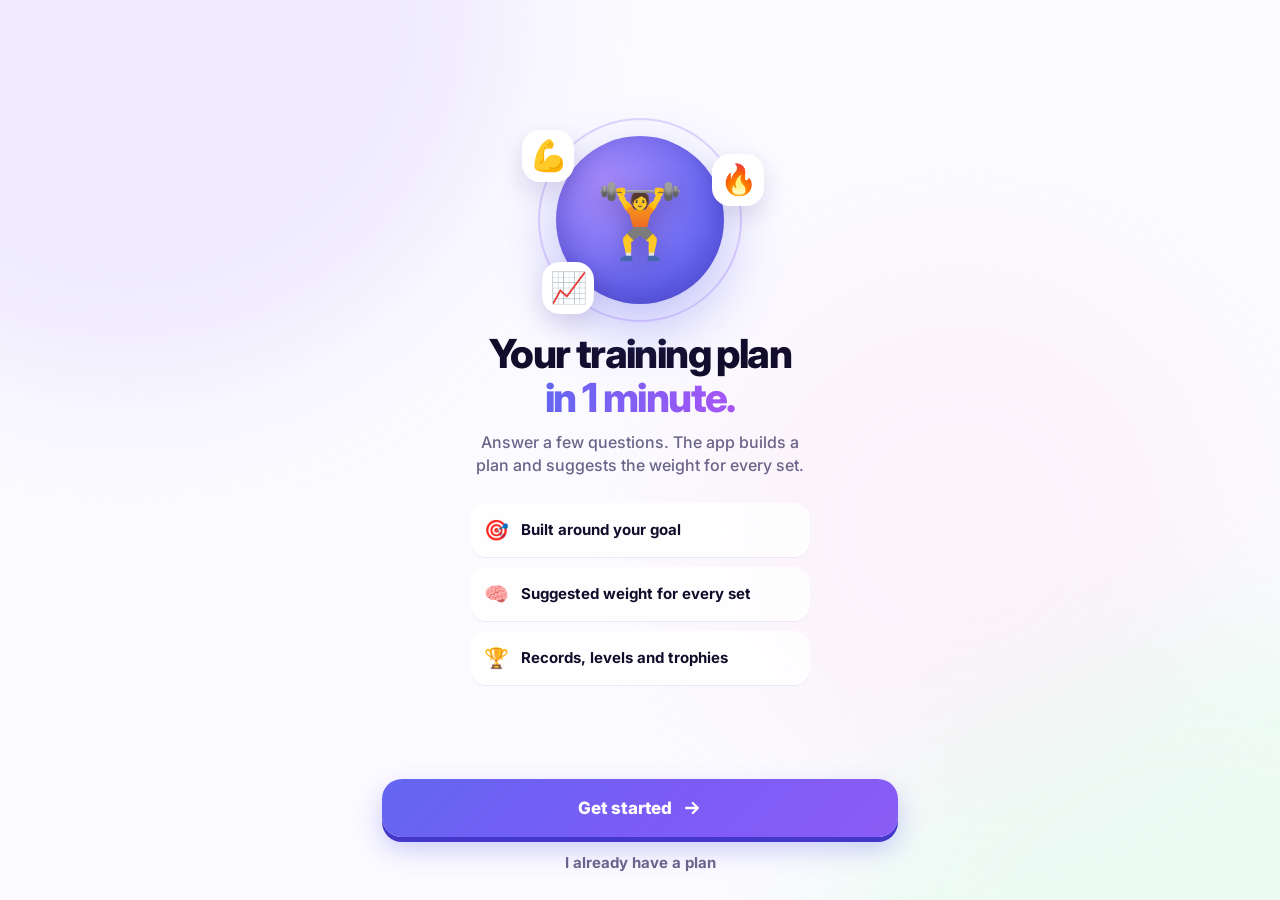
==== commit 58f605e1: "Merge copy overhaul + i18n foundation; v6.5.0 Conflict resolution keeps the v6.4 work (handles, budd" ====
--- a/index.html
+++ b/index.html
@@ -16,14 +16,14 @@
     <link rel="preconnect" href="https://fonts.gstatic.com" crossorigin>
     <link href="https://fonts.googleapis.com/css2?family=Inter:wght@400;500;600;700;800&family=Nunito:wght@900&display=swap" rel="stylesheet" media="print" onload="this.media='all'">
     <noscript><link href="https://fonts.googleapis.com/css2?family=Inter:wght@400;500;600;700;800&family=Nunito:wght@900&display=swap" rel="stylesheet"></noscript>
-    <link rel="preload" href="app.js?v=6.3.0" as="script">
-    <link rel="stylesheet" href="styles.css?v=6.3.0">
-    <link rel="stylesheet" href="streak-score.css?v=6.3.0">
-    <link rel="stylesheet" href="theme.css?v=6.3.0">
-    <link rel="stylesheet" href="ai-coach.css?v=6.3.0">
-    <link rel="stylesheet" href="onboarding.css?v=6.3.0">
-    <link rel="stylesheet" href="v6.css?v=6.3.0">
-    <link rel="stylesheet" href="dark.css?v=6.3.0">
+    <link rel="preload" href="app.js?v=6.5.0" as="script">
+    <link rel="stylesheet" href="styles.css?v=6.5.0">
+    <link rel="stylesheet" href="streak-score.css?v=6.5.0">
+    <link rel="stylesheet" href="theme.css?v=6.5.0">
+    <link rel="stylesheet" href="ai-coach.css?v=6.5.0">
+    <link rel="stylesheet" href="onboarding.css?v=6.5.0">
+    <link rel="stylesheet" href="v6.css?v=6.5.0">
+    <link rel="stylesheet" href="dark.css?v=6.5.0">
     <script>
         // Theme before first paint (no white flash in dark mode).
         (function () {
@@ -263,7 +263,7 @@
                         </div>
 
                         <footer class="app-footer">
-                            <span class="app-version">v6.3.0</span>
+                            <span class="app-version">v6.5.0</span>
                             <span class="storage-info" id="storage-info"></span>
                         </footer>
                     </div>
@@ -1109,63 +1109,11 @@
                         <svg viewBox="0 0 24 24" fill="none" stroke="currentColor" stroke-width="2" stroke-linecap="round" stroke-linejoin="round" aria-hidden="true"><path d="M16 3l4 4-4 4"/><path d="M20 7H4"/><path d="M8 21l-4-4 4-4"/><path d="M4 17h16"/></svg>
                         <span><strong>Changer d'exercice</strong><small>Machine prise, pas le matériel, gêne…</small></span>
                     </button>
-                    <button type="button" class="exo-action" id="btn-exercise-plates" hidden>
-                        <svg viewBox="0 0 24 24" fill="none" stroke="currentColor" stroke-width="2" stroke-linecap="round" stroke-linejoin="round" aria-hidden="true"><path d="M2 12h20"/><rect x="5" y="6" width="3" height="12" rx="1"/><rect x="16" y="6" width="3" height="12" rx="1"/></svg>
-                        <span><strong>Disques à charger</strong><small>Quels disques mettre de chaque côté</small></span>
-                    </button>
-                    <button type="button" class="exo-action" id="btn-open-exercise-insights" aria-controls="sheet-exercise-insights" hidden>
-                        <svg viewBox="0 0 24 24" fill="none" stroke="currentColor" stroke-width="2" stroke-linecap="round" stroke-linejoin="round" aria-hidden="true"><path d="M8.5 14.5A2.5 2.5 0 0 0 11 12c0-1.4-.5-2-1-3-1-2.1-.2-4 2-6 .5 2.5 2 4.9 4 6.5 2 1.6 3 3.5 3 5.5a7 7 0 1 1-14 0c0-1.2.4-2.3 1-3a2.5 2.5 0 0 0 2.5 2.5z"/></svg>
-                        <span><strong>Échauffement &amp; récupération</strong><small>Montées en charge et muscles encore fatigués</small></span>
-                    </button>
                     <button type="button" class="exo-action" data-exo-help="exercise">
                         <svg viewBox="0 0 24 24" fill="none" stroke="currentColor" stroke-width="2" stroke-linecap="round" stroke-linejoin="round" aria-hidden="true"><circle cx="12" cy="12" r="10"/><path d="M9.1 9a3 3 0 0 1 5.8 1c0 2-3 3-3 3"/><path d="M12 17h.01"/></svg>
                         <span><strong>Comment ça marche</strong><small>Charge, reps, RIR et repos expliqués</small></span>
                     </button>
                 </div>
-            </div>
-        </div>
-
-        <div class="bottom-sheet" id="sheet-exercise-insights">
-            <div class="sheet-backdrop"></div>
-            <div class="sheet-content sheet-content-large exercise-insights-sheet">
-                <div class="sheet-handle"></div>
-                <div class="sheet-titlebar exercise-insights-titlebar">
-                    <div class="sheet-titlebar-spacer"></div>
-                    <div class="exercise-insights-heading">
-                        <h3>Échauffement &amp; récupération</h3>
-                    </div>
-                    <button type="button" class="btn-icon-small exercise-insights-close" id="btn-close-exercise-insights" aria-label="Fermer les outils">
-                        <svg width="18" height="18" viewBox="0 0 24 24" fill="none" stroke="currentColor" stroke-width="2.2" stroke-linecap="round">
-                            <path d="M6 6l12 12M18 6L6 18"></path>
-                        </svg>
-                    </button>
-                </div>
-
-                <section class="optional-insight-card warmup-card" id="warmup-card" aria-label="Échauffement optionnel" hidden>
-                    <div class="optional-insight-header">
-                        <div>
-                            <strong>Échauffement</strong>
-                            <small>Montée en charge calculée sur ta charge de travail. Coche les étapes que tu fais.</small>
-                        </div>
-                    </div>
-                    <div class="optional-insight-body" id="warmup-body">
-                        <div class="warmup-list" id="warmup-list"></div>
-                        <small class="optional-insight-footnote">Non comptées dans les statistiques.</small>
-                    </div>
-                </section>
-
-                <section class="optional-insight-card recovery-map-card" id="recovery-map-card" aria-label="Carte de récupération" hidden>
-                    <div class="optional-insight-header">
-                        <div>
-                            <strong>Récupération</strong>
-                            <small>Séries récentes par muscle, muscles secondaires compris.</small>
-                        </div>
-                    </div>
-                    <div class="optional-insight-body" id="recovery-map-body">
-                        <div class="recovery-map-list" id="recovery-map-list"></div>
-                        <small class="optional-insight-footnote" id="recovery-map-note">Estimation indicative.</small>
-                    </div>
-                </section>
             </div>
         </div>
 
@@ -1255,262 +1203,109 @@
             </div>
         </div>
 
-        <!-- Bottom Sheet Paramètres -->
+        <!-- Bottom Sheet Réglages: flat grouped list, every change saves on the spot -->
         <div class="bottom-sheet" id="sheet-settings">
             <div class="sheet-backdrop"></div>
             <div class="sheet-content sheet-content-large">
                 <div class="sheet-handle"></div>
-                <h3>⚙️ Réglages</h3>
-
-                <div class="settings-app-block" id="settings-app-block"></div>
-                
-                <div class="settings-section">
-                    <h4 class="settings-section-title">
-                        <svg width="20" height="20" viewBox="0 0 24 24" fill="none" stroke="currentColor" stroke-width="2">
-                            <circle cx="12" cy="12" r="10"/>
-                            <path d="M12 6v6l4 2"/>
-                        </svg>
-                        Objectif hebdomadaire
-                    </h4>
-                    <p class="settings-description">Nombre de séances par semaine pour maintenir ta flamme</p>
-                    <div class="settings-slider-container">
-                        <input type="range" id="setting-weekly-goal" class="settings-slider" min="1" max="7" value="3">
-                        <div class="settings-slider-value">
-                            <span id="setting-weekly-goal-value">3</span> séances/semaine
-                        </div>
-                    </div>
-                </div>
-
-                <div class="settings-section">
-                    <h4 class="settings-section-title">
-                        <svg width="20" height="20" viewBox="0 0 24 24" fill="none" stroke="currentColor" stroke-width="2">
-                            <path d="M12 20s-7-4.4-7-10a4 4 0 0 1 7-2.6A4 4 0 0 1 19 10c0 5.6-7 10-7 10z"/>
-                        </svg>
-                        Poids du corps
-                    </h4>
-                    <p class="settings-description">Sert uniquement à estimer les calories de tes blocs cardio.</p>
-                    <div class="settings-slider-container">
-                        <input type="range" id="setting-body-weight" class="settings-slider" min="35" max="180" value="75">
-                        <div class="settings-slider-value">
-                            <span id="setting-body-weight-value">75</span> kg
-                        </div>
-                    </div>
-                </div>
-
-                <details class="settings-advanced">
-                    <summary><span><strong>Réglages avancés du coach</strong><small>Plateaux, baisse de charge, incréments</small></span><span class="settings-advanced-chevron" aria-hidden="true">›</span></summary>
-                <div class="settings-section">
-                    <h4 class="settings-section-title">
-                        <svg width="20" height="20" viewBox="0 0 24 24" fill="none" stroke="currentColor" stroke-width="2">
-                            <path d="M3 3v18h18"/>
-                            <path d="M18 9l-5 5-3-3-4 4"/>
-                        </svg>
-                        Seuil de plateau
-                    </h4>
-                    <p class="settings-description">Séances de stagnation avant de suggérer un switch (après deload automatique)</p>
-                    <div class="settings-slider-container">
-                        <input type="range" id="setting-failure-count" class="settings-slider" min="2" max="5" value="3">
-                        <div class="settings-slider-value">
-                            <span id="setting-failure-count-value">3</span> séances avant switch
-                        </div>
-                    </div>
-                </div>
-
-                <div class="settings-section">
-                    <h4 class="settings-section-title">
-                        <svg width="20" height="20" viewBox="0 0 24 24" fill="none" stroke="currentColor" stroke-width="2">
-                            <path d="M12 5v14M5 12l7 7 7-7"/>
-                        </svg>
-                        Baisse de charge
-                    </h4>
-                    <p class="settings-description">Pourcentage de réduction suggéré en cas de problème technique ou fatigue</p>
-                    <div class="settings-slider-container">
-                        <input type="range" id="setting-deload-percent" class="settings-slider" min="5" max="20" step="5" value="10">
-                        <div class="settings-slider-value">
-                            <span id="setting-deload-percent-value">10</span>% de réduction
-                        </div>
-                    </div>
-                </div>
-
-                <div class="settings-section">
-                    <h4 class="settings-section-title">
-                        <svg width="20" height="20" viewBox="0 0 24 24" fill="none" stroke="currentColor" stroke-width="2">
-                            <path d="M12 19V5M19 12l-7-7-7 7"/>
-                        </svg>
-                        Augmentation de charge
-                    </h4>
-                    <p class="settings-description">Incrément de poids lors d'une progression (en kg)</p>
-                    <div class="settings-slider-container">
-                        <input type="range" id="setting-weight-increment" class="settings-slider" min="0.5" max="5" step="0.5" value="2">
-                        <div class="settings-slider-value">
-                            +<span id="setting-weight-increment-value">2</span> kg
-                        </div>
-                    </div>
-                </div>
-
-                <div class="settings-section">
-                    <h4 class="settings-section-title">
-                        <svg width="20" height="20" viewBox="0 0 24 24" fill="none" stroke="currentColor" stroke-width="2">
-                            <rect x="3" y="11" width="18" height="10" rx="2" ry="2"/>
-                            <path d="M7 11V7a5 5 0 0110 0v4"/>
-                        </svg>
-                        Période de focus
-                    </h4>
-                    <p class="settings-description">Durée minimum (semaines) après un changement d'exercice</p>
-                    <div class="settings-slider-container">
-                        <input type="range" id="setting-lock-weeks" class="settings-slider" min="2" max="8" value="4">
-                        <div class="settings-slider-value">
-                            <span id="setting-lock-weeks-value">4</span> semaines minimum
-                        </div>
-                    </div>
-                </div>
-                </details>
-
-                <div class="settings-divider"></div>
-                <h4 class="settings-group-title">📲 Confort pendant la séance</h4>
-                <div class="settings-section">
-                    <h4 class="settings-section-title">
-                        <svg width="20" height="20" viewBox="0 0 24 24" fill="none" stroke="currentColor" stroke-width="2">
-                            <rect x="5" y="2" width="14" height="20" rx="2"/>
-                            <path d="M9 18h6"/>
-                            <path d="M8 6h8"/>
-                        </svg>
-                        Garder l’écran actif
-                    </h4>
-                    <p class="settings-description">Le navigateur peut empêcher l’écran de se verrouiller pendant un exercice. C’est facultatif, dépend de l’appareil et peut consommer davantage de batterie.</p>
-                    <div class="settings-toggle-container">
-                        <label class="toggle-switch">
-                            <input type="checkbox" id="setting-wake-lock" checked>
+                <h3>Réglages</h3>
+
+                <h4 class="set-kicker">Toi</h4>
+                <form class="set-list" id="settings-you-form" novalidate>
+                    <div class="set-rows" id="settings-profile-block"></div>
+                    <div class="set-row">
+                        <span class="set-label">Poids</span>
+                        <button type="button" class="set-pick" aria-expanded="false"><input type="hidden" id="setting-body-weight" min="35" max="180" step="1" aria-label="Poids en kg"><span class="set-pick-text"></span><span class="set-unit">kg</span></button>
+                    </div>
+                    <div class="set-row">
+                        <span class="set-label">Taille</span>
+                        <button type="button" class="set-pick" aria-expanded="false"><input type="hidden" id="setting-body-height" min="120" max="230" step="1" aria-label="Taille en cm"><span class="set-pick-text"></span><span class="set-unit">cm</span></button>
+                    </div>
+                </form>
+
+                <h4 class="set-kicker">Entraînement</h4>
+                <div class="set-list">
+                    <div class="set-row">
+                        <span class="set-label">Séances par semaine</span>
+                        <button type="button" class="set-pick" aria-expanded="false"><input type="hidden" id="setting-weekly-goal" min="1" max="7" step="1" aria-label="Séances par semaine"><span class="set-pick-text"></span></button>
+                    </div>
+                    <details class="set-more">
+                        <summary class="set-row">
+                            <span class="set-label">Réglages avancés</span>
+                            <span class="set-chevron" aria-hidden="true">›</span>
+                        </summary>
+                        <div class="set-row">
+                            <span class="set-label">Charge en plus<small>Quand tu progresses</small></span>
+                            <button type="button" class="set-pick" aria-expanded="false"><input type="hidden" id="setting-weight-increment" min="0.5" max="5" step="0.5" aria-label="Charge ajoutée en kg"><span class="set-pick-text"></span><span class="set-unit">kg</span></button>
+                        </div>
+                        <div class="set-row">
+                            <span class="set-label">Charge en moins<small>Si fatigue</small></span>
+                            <button type="button" class="set-pick" aria-expanded="false"><input type="hidden" id="setting-deload-percent" min="5" max="20" step="5" aria-label="Baisse de charge en %"><span class="set-pick-text"></span><span class="set-unit">%</span></button>
+                        </div>
+                        <div class="set-row">
+                            <span class="set-label">Changer d’exo après<small>Séances sans progrès</small></span>
+                            <button type="button" class="set-pick" aria-expanded="false"><input type="hidden" id="setting-failure-count" min="2" max="5" step="1" aria-label="Séances sans progrès"><span class="set-pick-text"></span></button>
+                        </div>
+                        <div class="set-row">
+                            <span class="set-label">Garder un exo<small>Au minimum</small></span>
+                            <button type="button" class="set-pick" aria-expanded="false"><input type="hidden" id="setting-lock-weeks" min="2" max="8" step="1" aria-label="Semaines minimum"><span class="set-pick-text"></span><span class="set-unit">sem.</span></button>
+                        </div>
+                        <div class="set-row">
+                            <span class="set-label">Semaine légère<small>Après tant de semaines</small></span>
+                            <button type="button" class="set-pick" aria-expanded="false"><input type="hidden" id="setting-accumulation-weeks" min="4" max="6" step="1" aria-label="Semaines de travail avant la semaine légère"><span class="set-pick-text"></span><span class="set-unit">sem.</span></button>
+                        </div>
+                        <div class="set-row">
+                            <span class="set-label">Séries en moins<small>En semaine légère</small></span>
+                            <button type="button" class="set-pick" aria-expanded="false"><input type="hidden" id="setting-deload-volume" min="30" max="70" step="10" aria-label="Séries en moins en %"><span class="set-pick-text"></span><span class="set-unit">%</span></button>
+                        </div>
+                        <label class="set-row">
+                            <span class="set-label">Semaine légère auto</span>
+                            <span class="toggle-switch">
+                                <input type="checkbox" id="setting-auto-deload">
+                                <span class="toggle-slider"></span>
+                            </span>
+                        </label>
+                    </details>
+                </div>
+
+                <h4 class="set-kicker">App</h4>
+                <div class="set-list">
+                    <div class="set-rows" id="settings-app-block"></div>
+                    <label class="set-row">
+                        <span class="set-label">Écran toujours allumé</span>
+                        <span class="toggle-switch">
+                            <input type="checkbox" id="setting-wake-lock">
                             <span class="toggle-slider"></span>
-                        </label>
-                        <span class="toggle-label">Autoriser si disponible</span>
-                    </div>
-                </div>
-
-                <div class="settings-divider"></div>
-                <h4 class="settings-group-title">💾 Gestion du stockage</h4>
-
-                <div class="settings-section">
-                    <h4 class="settings-section-title">
-                        <svg width="20" height="20" viewBox="0 0 24 24" fill="none" stroke="currentColor" stroke-width="2">
-                            <path d="M21 16V8a2 2 0 0 0-1-1.73l-7-4a2 2 0 0 0-2 0l-7 4A2 2 0 0 0 3 8v8a2 2 0 0 0 1 1.73l7 4a2 2 0 0 0 2 0l7-4A2 2 0 0 0 21 16z"/>
-                            <polyline points="3.27 6.96 12 12.01 20.73 6.96"/>
-                            <line x1="12" y1="22.08" x2="12" y2="12"/>
-                        </svg>
-                        Stockage utilisé
-                    </h4>
-                    <p class="settings-description" id="storage-stats-info">Chargement...</p>
-                    <div class="storage-bar-container" style="margin-top: 10px;">
-                        <div class="storage-bar">
-                            <div class="storage-bar-fill" id="storage-bar-fill" style="width: 0%"></div>
-                        </div>
-                    </div>
-                </div>
-
-                <div class="settings-section">
-                    <h4 class="settings-section-title">
-                        <svg width="20" height="20" viewBox="0 0 24 24" fill="none" stroke="currentColor" stroke-width="2">
-                            <polyline points="3 6 5 6 21 6"/>
-                            <path d="M19 6v14a2 2 0 0 1-2 2H7a2 2 0 0 1-2-2V6m3 0V4a2 2 0 0 1 2-2h4a2 2 0 0 1 2 2v2"/>
-                            <line x1="10" y1="11" x2="10" y2="17"/>
-                            <line x1="14" y1="11" x2="14" y2="17"/>
-                        </svg>
-                        Nettoyage des anciennes données
-                    </h4>
-                    <p class="settings-description">Le nettoyage automatique est désactivé par défaut. Tu peux lancer un nettoyage manuel des séances de plus de 90 jours, sans perdre les meilleures performances utiles aux tendances.</p>
-                    <button class="btn btn-secondary" id="btn-manual-cleanup" style="margin-top: 10px;">
-                        🧹 Nettoyer maintenant
-                    </button>
-                    <p class="settings-description" id="cleanup-status" style="margin-top: 8px; color: #64748b; font-size: 13px;"></p>
-                </div>
-
-                <details class="settings-advanced">
-                    <summary><span><strong>Cycles, deload & triche</strong><small>Périodisation et ajustements de série</small></span><span class="settings-advanced-chevron" aria-hidden="true">›</span></summary>
-                <div class="settings-divider"></div>
-                <h4 class="settings-group-title">🔁 Cycles & Deload <button type="button" class="help-dot" data-help="deload" aria-label="C'est quoi un deload ?">?</button></h4>
-
-                <div class="settings-section">
-                    <h4 class="settings-section-title">
-                        <svg width="20" height="20" viewBox="0 0 24 24" fill="none" stroke="currentColor" stroke-width="2">
-                            <path d="M12 2v4m0 12v4M4.93 4.93l2.83 2.83m8.48 8.48l2.83 2.83M2 12h4m12 0h4M4.93 19.07l2.83-2.83m8.48-8.48l2.83-2.83"/>
-                        </svg>
-                        Semaines d'accumulation
-                    </h4>
-                    <p class="settings-description">Nombre de semaines de travail avant une semaine de deload suggérée. C'est informatif: tu gardes la main séance par séance.</p>
-                    <div class="settings-slider-container">
-                        <input type="range" id="setting-accumulation-weeks" class="settings-slider" min="4" max="6" value="4">
-                        <div class="settings-slider-value">
-                            <span id="setting-accumulation-weeks-value">4</span> semaines + 1 semaine deload
-                        </div>
-                    </div>
-                </div>
-
-                <div class="settings-section">
-                    <h4 class="settings-section-title">
-                        <svg width="20" height="20" viewBox="0 0 24 24" fill="none" stroke="currentColor" stroke-width="2">
-                            <path d="M22 12h-4l-3 9L9 3l-3 9H2"/>
-                        </svg>
-                        Préselection deload
-                    </h4>
-                    <p class="settings-description">Pendant la semaine de deload, l'app peut pré-cocher automatiquement "Oui". Tu peux toujours repasser sur "Non".</p>
-                    <div class="settings-toggle-container">
-                        <label class="toggle-switch">
-                            <input type="checkbox" id="setting-auto-deload" checked>
+                        </span>
+                    </label>
+                    <label class="set-row">
+                        <span class="set-label">Vibrations</span>
+                        <span class="toggle-switch">
+                            <input type="checkbox" id="setting-haptics">
                             <span class="toggle-slider"></span>
-                        </label>
-                        <span class="toggle-label">Activé</span>
-                    </div>
-                </div>
-
-                <div class="settings-section">
-                    <h4 class="settings-section-title">
-                        <svg width="20" height="20" viewBox="0 0 24 24" fill="none" stroke="currentColor" stroke-width="2">
-                            <path d="M18 20V10M12 20V4M6 20v-6"/>
-                        </svg>
-                        Réduction volume deload
-                    </h4>
-                    <p class="settings-description">Pourcentage de réduction des séries en mode deload</p>
-                    <div class="settings-slider-container">
-                        <input type="range" id="setting-deload-volume" class="settings-slider" min="30" max="70" step="10" value="50">
-                        <div class="settings-slider-value">
-                            <span id="setting-deload-volume-value">50</span>% de réduction
-                        </div>
-                    </div>
-                </div>
-
-                <div class="settings-section settings-section-cycle-note">
-                    <h4 class="settings-section-title">
-                        <svg width="20" height="20" viewBox="0 0 24 24" fill="none" stroke="currentColor" stroke-width="2">
-                            <path d="M21 12a9 9 0 1 1-3.2-6.9"/>
-                            <path d="M21 3v6h-6"/>
-                        </svg>
-                        Comment ça marche
-                    </h4>
-                    <p class="settings-description">L'app t'indique où tu en es dans ton cycle et peut te suggérer un deload au bon moment. Rien n'est forcé: tu choisis oui ou non au début de la séance.</p>
-                </div>
-
-                <div class="settings-divider"></div>
-                <h4 class="settings-group-title">Triche</h4>
-
-                <div class="settings-section settings-section-cheat">
-                    <h4 class="settings-section-title">
-                        <svg width="20" height="20" viewBox="0 0 24 24" fill="none" stroke="currentColor" stroke-width="2">
-                            <path d="M12 2l7 4v6c0 5-3.4 9.7-7 10.9C8.4 21.7 5 17 5 12V6l7-4z"/>
-                            <path d="M9 12l2 2 4-4"/>
-                        </svg>
-                        Triche streak
-                    </h4>
-                    <p class="settings-description">Force manuellement le score streak. Mets 0 pour le reset.</p>
-                    <div class="settings-cheat-input-group">
-                        <input type="number" id="setting-cheat-streak" class="settings-number-input" min="0" step="1" inputmode="numeric" value="0">
-                        <div class="settings-number-meta">
-                            Streak actuel : <span id="setting-cheat-streak-current">0</span>
-                        </div>
-                    </div>
-                </div>
-                </details>
-
-                <button class="btn btn-primary btn-large" id="btn-save-settings">Enregistrer les paramètres</button>
+                        </span>
+                    </label>
+                </div>
+
+                <h4 class="set-kicker">Données</h4>
+                <div class="set-list">
+                    <div class="set-row">
+                        <span class="set-label">Espace utilisé</span>
+                        <span class="set-value" id="storage-stats-info">…</span>
+                    </div>
+                    <div class="set-row">
+                        <span class="set-label">Vieilles séances<small id="cleanup-status">Plus de 3 mois</small></span>
+                        <button type="button" class="set-action" id="btn-manual-cleanup">Nettoyer</button>
+                    </div>
+                    <button type="button" class="set-row set-link" id="btn-settings-export">
+                        <span class="set-label">Sauvegarder mes données</span>
+                        <span class="set-chevron" aria-hidden="true">›</span>
+                    </button>
+                    <button type="button" class="set-row set-link" id="btn-settings-import">
+                        <span class="set-label">Restaurer une sauvegarde</span>
+                        <span class="set-chevron" aria-hidden="true">›</span>
+                    </button>
+                </div>
             </div>
         </div>
 
@@ -1618,27 +1413,28 @@
         </div>
     </div>
 
-    <script defer src="locales/fr.js?v=6.3.0"></script>
-    <script defer src="locales/en.js?v=6.3.0"></script>
-    <script defer src="i18n.js?v=6.3.0"></script>
-    <script defer src="db.js?v=6.3.0"></script>
-    <script defer src="data.js?v=6.3.0"></script>
-    <script defer src="exercise-db.js?v=6.3.0"></script>
-    <script defer src="exo-profile.js?v=6.3.0"></script>
-    <script defer src="app.js?v=6.3.0"></script>
-    <script defer src="shell.js?v=6.3.0"></script>
-    <script defer src="journey.js?v=6.3.0"></script>
-    <script defer src="cardio.js?v=6.3.0"></script>
-    <script defer src="swap.js?v=6.3.0"></script>
-    <script defer src="engage.js?v=6.3.0"></script>
-    <script defer src="premium.js?v=6.3.0"></script>
-    <script defer src="native.js?v=6.3.0"></script>
-    <script defer src="tools.js?v=6.3.0"></script>
-    <script defer src="league.js?v=6.3.0"></script>
-    <script defer src="social.js?v=6.3.0"></script>
-    <script defer src="ai-coach.js?v=6.3.0"></script>
-    <script defer src="ai-coach-ui.js?v=6.3.0"></script>
-    <script defer src="onboarding.js?v=6.3.0"></script>
+    <script defer src="locales/fr.js?v=6.5.0"></script>
+    <script defer src="locales/en.js?v=6.5.0"></script>
+    <script defer src="i18n.js?v=6.5.0"></script>
+    <script defer src="db.js?v=6.5.0"></script>
+    <script defer src="data.js?v=6.5.0"></script>
+    <script defer src="exercise-db.js?v=6.5.0"></script>
+    <script defer src="exo-profile.js?v=6.5.0"></script>
+    <script defer src="app.js?v=6.5.0"></script>
+    <script defer src="shell.js?v=6.5.0"></script>
+    <script defer src="journey.js?v=6.5.0"></script>
+    <script defer src="cardio.js?v=6.5.0"></script>
+    <script defer src="swap.js?v=6.5.0"></script>
+    <script defer src="engage.js?v=6.5.0"></script>
+    <script defer src="premium.js?v=6.5.0"></script>
+    <script defer src="rhino-notifications.js?v=6.5.0"></script>
+    <script defer src="native.js?v=6.5.0"></script>
+    <script defer src="tools.js?v=6.5.0"></script>
+    <script defer src="league.js?v=6.5.0"></script>
+    <script defer src="social.js?v=6.5.0"></script>
+    <script defer src="ai-coach.js?v=6.5.0"></script>
+    <script defer src="ai-coach-ui.js?v=6.5.0"></script>
+    <script defer src="onboarding.js?v=6.5.0"></script>
     <datalist id="exercise-library-options"></datalist>
     <script>
         // Service Worker registration with auto-update detection
@@ -1648,7 +1444,7 @@
             navigator.serviceWorker.getRegistrations().then(regs => regs.forEach(reg => reg.unregister())).catch(() => {});
         }
         if ('serviceWorker' in navigator && !isLocalDevHost) {
-            const APP_VERSION = '6.3.0';
+            const APP_VERSION = '6.5.0';
             let isReloadingForUpdate = false;
 
             navigator.serviceWorker.addEventListener('controllerchange', () => {
--- a/styles.css
+++ b/styles.css
@@ -665,29 +665,9 @@
     flex-shrink: 1;
 }
 
-.slot-status {
-    width: 12px;
-    height: 12px;
-    border-radius: 50%;
-    background: var(--border);
-    transition: all 0.3s ease;
-}
-
-.slot-status.success { 
-    background: var(--success); 
-    box-shadow: 0 0 8px rgba(34, 197, 94, 0.5);
-}
-
-.slot-status.warning { 
-    background: var(--warning); 
-    box-shadow: 0 0 8px rgba(245, 158, 11, 0.5);
-}
-
-.slot-status.danger { 
-    background: var(--danger); 
-    box-shadow: 0 0 8px rgba(239, 68, 68, 0.5);
-    animation: statusPulse 2s ease infinite;
-}
+
+
+
 
 @keyframes statusPulse {
     0%, 100% { transform: scale(1); opacity: 1; }
@@ -1314,7 +1294,6 @@
     padding: 10px 12px;
     border-radius: 12px;
     background:  rgba(99, 102, 241, 0.08);
-    border: 1px solid rgba(99, 102, 241, 0.12);
 }
 
 .series-coach-inline-badge {
@@ -4110,10 +4089,6 @@
     height: 40px;
 }
 
-.exercise-insights-sheet {
-    padding-bottom: calc(var(--safe-bottom) + 24px);
-}
-
 .exercise-insights-titlebar {
     margin-bottom: 8px;
 }
@@ -5774,13 +5749,6 @@
 }
 
 /* ===== Settings Sheet ===== */
-.settings-section {
-    background: var(--bg-tertiary);
-    border-radius: var(--radius-lg);
-    padding: 16px;
-    margin-bottom: 16px;
-}
-
 .session-cycle-preview {
     margin-top: 8px;
     margin-bottom: 16px;
@@ -5788,161 +5756,6 @@
     font-size: 11px;
     line-height: 1.35;
     letter-spacing: 0.01em;
-}
-
-.settings-section-title {
-    font-size: 15px;
-    font-weight: 700;
-    color: var(--text-primary);
-    margin-bottom: 4px;
-    display: flex;
-    align-items: center;
-    gap: 8px;
-}
-
-.settings-section-title svg {
-    color: var(--primary);
-    flex-shrink: 0;
-}
-
-.settings-description {
-    font-size: 13px;
-    color: var(--text-muted);
-    margin-bottom: 12px;
-    line-height: 1.4;
-}
-
-.settings-slider-container {
-    display: flex;
-    flex-direction: column;
-    gap: 8px;
-}
-
-.settings-slider {
-    -webkit-appearance: none;
-    appearance: none;
-    width: 100%;
-    height: 8px;
-    background: var(--border);
-    border-radius: 4px;
-    outline: none;
-}
-
-.settings-slider::-webkit-slider-thumb {
-    -webkit-appearance: none;
-    appearance: none;
-    width: 24px;
-    height: 24px;
-    background: linear-gradient(135deg, var(--primary), var(--primary-light));
-    border-radius: 50%;
-    cursor: pointer;
-    box-shadow: 0 2px 8px rgba(99, 102, 241, 0.4);
-    transition: transform 0.2s;
-}
-
-.settings-slider::-webkit-slider-thumb:active {
-    transform: scale(1.1);
-}
-
-.settings-slider::-moz-range-thumb {
-    width: 24px;
-    height: 24px;
-    background: linear-gradient(135deg, var(--primary), var(--primary-light));
-    border-radius: 50%;
-    cursor: pointer;
-    border: none;
-    box-shadow: 0 2px 8px rgba(99, 102, 241, 0.4);
-}
-
-.settings-slider-value {
-    font-size: 14px;
-    font-weight: 600;
-    color: var(--text-primary);
-    text-align: center;
-}
-
-.settings-slider-value span {
-    font-size: 20px;
-    font-weight: 800;
-    color: var(--primary);
-}
-
-.settings-section-cheat {
-    border: 1px solid rgba(239, 68, 68, 0.2);
-    background: linear-gradient(180deg, rgba(239, 68, 68, 0.08), var(--bg-tertiary));
-}
-
-.settings-section-cheat .settings-section-title svg {
-    color: var(--danger);
-}
-
-.settings-section-cycle-note {
-    background: linear-gradient(180deg, rgba(99, 102, 241, 0.08), rgba(99, 102, 241, 0.02));
-    border: 1px solid rgba(99, 102, 241, 0.12);
-}
-
-.settings-cheat-input-group {
-    display: flex;
-    flex-direction: column;
-    gap: 10px;
-}
-
-.settings-number-input {
-    width: 100%;
-    padding: 14px 16px;
-    border: 1px solid var(--border-light);
-    border-radius: var(--radius-md);
-    background: var(--bg-secondary);
-    color: var(--text-primary);
-    font-size: 24px;
-    font-weight: 800;
-    line-height: 1;
-    text-align: center;
-}
-
-.settings-number-input:focus {
-    outline: none;
-    border-color: rgba(239, 68, 68, 0.45);
-    box-shadow: 0 0 0 3px rgba(239, 68, 68, 0.12);
-}
-
-.settings-number-meta {
-    font-size: 13px;
-    color: var(--text-muted);
-    text-align: right;
-}
-
-.settings-number-meta span {
-    color: var(--danger);
-    font-weight: 700;
-}
-
-.storage-bar-container {
-    width: 100%;
-}
-
-.storage-bar {
-    width: 100%;
-    height: 12px;
-    background: var(--bg-primary);
-    border-radius: 6px;
-    overflow: hidden;
-    box-shadow: inset 0 2px 4px rgba(0, 0, 0, 0.1);
-}
-
-.storage-bar-fill {
-    height: 100%;
-    background: linear-gradient(90deg, var(--success), var(--primary));
-    border-radius: 6px;
-    transition: width 0.3s ease, background 0.3s ease;
-}
-
-.storage-bar-fill.warning {
-    background: linear-gradient(90deg, var(--warning), var(--warning-light));
-}
-
-.storage-bar-fill.danger {
-    background: linear-gradient(90deg, var(--error), var(--error-light));
 }
 
 /* ===== Coaching Advice Card ===== */
@@ -7926,19 +7739,6 @@
 }
 
 /* ===== Settings Additions ===== */
-.settings-divider {
-    height: 1px;
-    background: var(--border-light);
-    margin: 24px 0 20px;
-}
-
-.settings-group-title {
-    font-size: 16px;
-    font-weight: 700;
-    color: var(--text-primary);
-    margin-bottom: 16px;
-}
-
 .settings-toggle-container {
     display: flex;
     align-items: center;
@@ -10121,10 +9921,6 @@
     background: #94a3b8;
 }
 
-.slot-status.skipped {
-    background: #94a3b8;
-    box-shadow: 0 0 0 4px rgba(148, 163, 184, 0.14);
-}
 
 .slot-skipped-note {
     margin-bottom: 12px;
@@ -10207,189 +10003,6 @@
     .btn-timer-notification {
         transition: none;
     }
-}
-
-/* ===== Optional intelligence surfaces ===== */
-.optional-insight-card {
-    margin-bottom: 16px;
-    padding: 14px 16px;
-    border: 1px solid rgba(99, 102, 241, 0.14);
-    border-radius: var(--radius-lg);
-    background: linear-gradient(135deg, rgba(99, 102, 241, 0.06), rgba(255, 255, 255, 0.95));
-    box-shadow: var(--card-shadow);
-}
-
-.optional-insight-card[hidden] {
-    display: none !important;
-}
-
-.exercise-insights-sheet .optional-insight-card {
-    margin-bottom: 12px;
-    padding: 13px;
-    box-shadow: none;
-}
-
-.exercise-insights-sheet .optional-insight-card:last-of-type {
-    margin-bottom: 0;
-}
-
-.exercise-insights-sheet .optional-insight-header {
-    gap: 10px;
-}
-
-.exercise-insights-sheet .optional-insight-header small {
-    max-width: 34ch;
-}
-
-.optional-insight-header {
-    display: flex;
-    align-items: flex-start;
-    justify-content: space-between;
-    gap: 14px;
-}
-
-.optional-insight-header > div {
-    display: flex;
-    flex-direction: column;
-    gap: 3px;
-    min-width: 0;
-}
-
-.optional-insight-header strong {
-    color: var(--text-primary);
-    font-size: 15px;
-    line-height: 1.25;
-}
-
-.optional-insight-header small,
-.optional-insight-footnote {
-    color: var(--text-muted);
-    font-size: 11px;
-    line-height: 1.4;
-}
-
-.optional-insight-body {
-    margin-top: 13px;
-}
-
-.optional-insight-body[hidden] {
-    display: none !important;
-}
-
-.warmup-list {
-    display: grid;
-    gap: 7px;
-}
-
-.warmup-step {
-    display: flex;
-    align-items: flex-start;
-    gap: 10px;
-    padding: 9px 10px;
-    border: 1px solid rgba(99, 102, 241, 0.1);
-    border-radius: 12px;
-    background: rgba(255, 255, 255, 0.72);
-    cursor: pointer;
-}
-
-.warmup-step input {
-    margin-top: 2px;
-    accent-color: var(--primary);
-}
-
-.warmup-step-copy {
-    display: flex;
-    flex-direction: column;
-    gap: 2px;
-    min-width: 0;
-}
-
-.warmup-step-copy strong {
-    color: var(--text-primary);
-    font-size: 12px;
-}
-
-.warmup-step-copy span,
-.warmup-step-copy small {
-    color: var(--text-secondary);
-    font-size: 11px;
-    line-height: 1.3;
-}
-
-.warmup-step-copy small {
-    color: var(--text-muted);
-}
-
-.warmup-step.is-completed {
-    border-color: rgba(16, 185, 129, 0.24);
-    background: rgba(16, 185, 129, 0.07);
-}
-
-.recovery-map-list {
-    display: grid;
-    gap: 9px;
-}
-
-.recovery-map-row {
-    padding: 9px 10px;
-    border: 1px solid rgba(148, 163, 184, 0.16);
-    border-radius: 12px;
-    background: rgba(255, 255, 255, 0.72);
-}
-
-.recovery-map-row.is-current {
-    border-color: rgba(99, 102, 241, 0.22);
-    box-shadow: inset 3px 0 0 rgba(99, 102, 241, 0.52);
-}
-
-.recovery-map-main {
-    display: flex;
-    align-items: center;
-    justify-content: space-between;
-    gap: 10px;
-}
-
-.recovery-map-main strong {
-    color: var(--text-primary);
-    font-size: 12px;
-}
-
-.recovery-map-main span,
-.recovery-map-row small {
-    color: var(--text-muted);
-    font-size: 10px;
-    line-height: 1.3;
-    text-align: right;
-}
-
-.recovery-map-row.loaded .recovery-map-main span { color: #b45309; }
-.recovery-map-row.recovering .recovery-map-main span { color: var(--primary-dark); }
-.recovery-map-row.ready .recovery-map-main span { color: #047857; }
-
-.recovery-map-meter {
-    height: 6px;
-    margin: 7px 0 5px;
-    overflow: hidden;
-    border-radius: 99px;
-    background: rgba(148, 163, 184, 0.16);
-}
-
-.recovery-map-meter span {
-    display: block;
-    height: 100%;
-    border-radius: inherit;
-    background: linear-gradient(90deg, #f59e0b, #22c55e);
-}
-
-.recovery-map-row small {
-    display: block;
-    text-align: left;
-}
-
-.recovery-map-empty {
-    color: var(--text-muted);
-    font-size: 12px;
-    line-height: 1.45;
 }
 
 .set-quality-details {
@@ -10500,22 +10113,6 @@
     flex-shrink: 0;
 }
 
-@media (max-width: 520px) {
-    .optional-insight-header {
-        gap: 9px;
-    }
-
-    .recovery-map-main {
-        align-items: flex-start;
-        flex-direction: column;
-        gap: 2px;
-    }
-
-    .recovery-map-main span {
-        text-align: left;
-    }
-}
-
 /* ===== Exercise identity and optional coaching metadata ===== */
 .exercise-header-meta {
     display: flex;
--- a/theme.css
+++ b/theme.css
@@ -2751,18 +2751,7 @@
     line-height: 1.25;
 }
 
-#screen-session .slot-status {
-    flex: 0 0 auto;
-    width: 12px;
-    height: 12px;
-    margin-top: 8px;
-    border: 2px solid #fff;
-    box-shadow: 0 0 0 2px #ececfb;
-}
-
-#screen-session .slot-status.success { box-shadow: 0 0 0 2px rgba(34, 197, 94, 0.25), 0 0 10px rgba(34, 197, 94, 0.5); }
-#screen-session .slot-status.warning { box-shadow: 0 0 0 2px rgba(245, 158, 11, 0.25), 0 0 10px rgba(245, 158, 11, 0.5); }
-#screen-session .slot-status.danger { box-shadow: 0 0 0 2px rgba(239, 68, 68, 0.25), 0 0 10px rgba(239, 68, 68, 0.5); }
+
 
 #screen-session .slot-details {
     display: grid;
@@ -4154,21 +4143,6 @@
     }
 }
 
-/* Slot cards: name on its own line, colored muscle badge leads the tag row */
-#screen-session .slot-name {
-    flex: 1 1 calc(100% - 46px);
-    min-width: 0;
-}
-
-#screen-session .slot-title .muscle-badge {
-    order: 2;
-}
-
-#screen-session .slot-title > .slot-format-tag,
-#screen-session .slot-title > span:not(.slot-id):not(.slot-name):not(.muscle-badge) {
-    order: 3;
-}
-
 /* ---------- Home tabs: Séance / Parcours ---------- */
 .header-home .home-tabs {
     margin-top: 12px;
--- a/v6.css
+++ b/v6.css
@@ -1899,75 +1899,6 @@
     white-space: nowrap;
 }
 
-.session-warmup-cta {
-    display: flex;
-    align-items: center;
-    gap: 6px;
-    width: 100%;
-    padding: 4px 8px 4px 4px;
-    margin-bottom: 12px;
-    border-radius: 20px;
-    border: 2px dashed #fdba74;
-    background: #fff7ed;
-    color: #9a3412;
-}
-
-.session-warmup-cta-main {
-    flex: 1;
-    min-width: 0;
-    display: flex;
-    align-items: center;
-    gap: 12px;
-    padding: 8px 10px;
-    border: none;
-    border-radius: 16px;
-    background: transparent;
-    color: inherit;
-    font: inherit;
-    text-align: left;
-    cursor: pointer;
-}
-
-.session-warmup-cta-main:disabled {
-    opacity: 0.6;
-}
-
-.session-warmup-cta-icon {
-    flex: none;
-    width: 40px;
-    height: 40px;
-    display: grid;
-    place-items: center;
-    border-radius: 14px;
-    font-size: 20px;
-    background: linear-gradient(135deg, #fb923c, #f43f5e);
-    box-shadow: 0 3px 0 #be123c;
-}
-
-.session-warmup-cta strong {
-    display: block;
-    font-size: 14px;
-    font-weight: 800;
-}
-
-.session-warmup-cta small {
-    font-size: 12px;
-    font-weight: 600;
-    color: #c2410c;
-}
-
-.session-warmup-cta-close {
-    margin-left: auto;
-    flex: none;
-    width: 30px;
-    height: 30px;
-    border-radius: 10px;
-    border: none;
-    background: transparent;
-    color: #c2410c;
-    font-size: 18px;
-    cursor: pointer;
-}
 
 /* =====================================================================
    Onboarding
@@ -3446,225 +3377,6 @@
 }
 
 /* =====================================================================
-   Settings: app block (Muscu+, reminders, health) + advanced sections
-   ===================================================================== */
-.settings-app-block {
-    display: flex;
-    flex-direction: column;
-    gap: 10px;
-    margin-bottom: 18px;
-}
-
-.settings-plus-card {
-    display: flex;
-    align-items: center;
-    gap: 12px;
-    width: 100%;
-    padding: 14px;
-    border: none;
-    border-radius: 20px;
-    color: #fff;
-    background: var(--hero-bg);
-    box-shadow: 0 5px 0 #120c33;
-    font: inherit;
-    text-align: left;
-    cursor: pointer;
-}
-
-.settings-plus-crown {
-    flex: none;
-    width: 44px;
-    height: 44px;
-    display: grid;
-    place-items: center;
-    border-radius: 14px;
-    font-size: 24px;
-    background: linear-gradient(135deg, #fde68a, #fbbf24);
-    box-shadow: 0 3px 0 var(--gold-3d);
-}
-
-.settings-plus-main {
-    flex: 1;
-    display: flex;
-    flex-direction: column;
-}
-
-.settings-plus-main strong {
-    font-size: 16px;
-    font-weight: 800;
-}
-
-.settings-plus-main small {
-    font-size: 12.5px;
-    color: rgba(255, 255, 255, 0.75);
-}
-
-.settings-plus-go {
-    font-size: 26px;
-    font-weight: 700;
-    opacity: 0.7;
-}
-
-.settings-card {
-    display: flex;
-    flex-direction: column;
-    gap: 10px;
-    padding: 12px 14px;
-    border-radius: 18px;
-    background: var(--card-bg);
-    border: 2px solid #ececfb;
-}
-
-.settings-card-row {
-    display: flex;
-    align-items: center;
-    gap: 12px;
-}
-
-.settings-card-icon {
-    flex: none;
-    width: 38px;
-    height: 38px;
-    display: grid;
-    place-items: center;
-    border-radius: 12px;
-    font-size: 19px;
-    background: var(--bg-secondary);
-}
-
-.settings-card-main {
-    flex: 1;
-    min-width: 0;
-    display: flex;
-    flex-direction: column;
-}
-
-.settings-card-main strong {
-    font-size: 14.5px;
-    font-weight: 800;
-}
-
-.settings-card-main small {
-    font-size: 12px;
-    color: var(--text-muted);
-}
-
-.settings-time {
-    width: auto;
-    min-height: 40px;
-    padding: 6px 10px;
-}
-
-.settings-chips {
-    display: flex;
-    flex-wrap: wrap;
-    gap: 6px;
-}
-
-.settings-chip input {
-    position: absolute;
-    opacity: 0;
-    pointer-events: none;
-}
-
-.settings-chip span {
-    display: inline-block;
-    padding: 6px 12px;
-    border-radius: 999px;
-    border: 2px solid #e4e4f7;
-    font-size: 12.5px;
-    font-weight: 800;
-    color: var(--text-secondary);
-    cursor: pointer;
-}
-
-.settings-chip input:checked + span {
-    border-color: var(--primary);
-    background: var(--tint-primary);
-    color: var(--primary-dark);
-}
-
-.settings-preview {
-    display: flex;
-    flex-direction: column;
-    gap: 6px;
-    padding: 10px 12px;
-    border-radius: 14px;
-    background: var(--bg-secondary);
-}
-
-.settings-preview-item {
-    display: flex;
-    flex-direction: column;
-}
-
-.settings-preview-item strong {
-    font-size: 13px;
-}
-
-.settings-preview-item small,
-.settings-preview > small {
-    font-size: 11.5px;
-    color: var(--text-muted);
-}
-
-.settings-note {
-    margin-top: 4px;
-    font-style: italic;
-}
-
-.settings-advanced {
-    margin: 10px 0;
-    border-radius: 18px;
-    border: 2px solid #ececfb;
-    background: var(--card-bg);
-}
-
-.settings-advanced > summary {
-    display: flex;
-    align-items: center;
-    justify-content: space-between;
-    gap: 10px;
-    padding: 14px;
-    list-style: none;
-    cursor: pointer;
-}
-
-.settings-advanced > summary::-webkit-details-marker {
-    display: none;
-}
-
-.settings-advanced > summary span:first-child {
-    display: flex;
-    flex-direction: column;
-}
-
-.settings-advanced > summary strong {
-    font-size: 14.5px;
-    font-weight: 800;
-}
-
-.settings-advanced > summary small {
-    font-size: 12px;
-    color: var(--text-muted);
-}
-
-.settings-advanced-chevron {
-    font-size: 22px;
-    color: var(--text-muted);
-    transition: transform 0.2s ease;
-}
-
-.settings-advanced[open] .settings-advanced-chevron {
-    transform: rotate(90deg);
-}
-
-.settings-advanced > :not(summary) {
-    margin-left: 14px;
-    margin-right: 14px;
-}
-
-/* =====================================================================
    Toolbox: plates, 1RM, body tracking
    ===================================================================== */
 .tools-list {
@@ -3857,109 +3569,6 @@
     font-weight: 800;
     text-transform: none;
     letter-spacing: 0;
-    color: var(--text-muted);
-}
-
-.tools-bars {
-    display: flex;
-    gap: 6px;
-}
-
-.tools-chip {
-    flex: 1;
-    padding: 8px 6px;
-    border-radius: 999px;
-    border: 2px solid #e4e4f7;
-    background: var(--card-bg);
-    font: inherit;
-    font-size: 12.5px;
-    font-weight: 800;
-    color: var(--text-secondary);
-    cursor: pointer;
-}
-
-.tools-chip.active {
-    border-color: transparent;
-    background: var(--grad-primary);
-    color: #fff;
-}
-
-.tools-barbell {
-    display: flex;
-    align-items: center;
-    height: 140px;
-    padding: 10px 14px;
-    border-radius: 22px;
-    background: var(--hero-bg);
-    box-shadow: 0 5px 0 #120c33;
-    overflow-x: auto;
-}
-
-.tools-bar-sleeve {
-    flex: none;
-    width: 70px;
-    height: 12px;
-    border-radius: 6px;
-    background: linear-gradient(180deg, #e2e8f0, #94a3b8);
-}
-
-.tools-plates {
-    display: flex;
-    align-items: center;
-    gap: 3px;
-    height: 100%;
-}
-
-.tools-plate {
-    flex: none;
-    width: 22px;
-    height: var(--h);
-    display: grid;
-    place-items: center;
-    border-radius: 5px;
-    background: var(--plate);
-    color: #fff;
-    font-size: 9px;
-    font-weight: 900;
-    writing-mode: vertical-rl;
-    box-shadow: inset -3px 0 0 rgba(0, 0, 0, 0.18);
-    animation: checkPop 0.35s var(--ease-spring) both;
-}
-
-.tools-plate.is-light {
-    color: #1e293b;
-}
-
-.tools-bar-collar {
-    flex: none;
-    width: 10px;
-    height: 26px;
-    margin-left: 3px;
-    border-radius: 3px;
-    background: #cbd5e1;
-}
-
-.tools-empty {
-    color: rgba(255, 255, 255, 0.7);
-    font-size: 13px;
-    font-weight: 700;
-    padding-left: 10px;
-}
-
-.tools-result {
-    display: flex;
-    flex-direction: column;
-    gap: 2px;
-    text-align: center;
-}
-
-.tools-result strong {
-    font-size: 16px;
-    font-weight: 800;
-}
-
-.tools-result small {
-    font-size: 12.5px;
     color: var(--text-muted);
 }
 
@@ -4198,33 +3807,6 @@
     opacity: 0.4;
 }
 
-.theme-switch {
-    display: grid;
-    grid-template-columns: repeat(3, 1fr);
-    gap: 4px;
-    padding: 4px;
-    border-radius: 14px;
-    background: var(--bg-tertiary);
-}
-
-.theme-switch button {
-    padding: 8px 4px;
-    border: none;
-    border-radius: 10px;
-    background: transparent;
-    color: var(--text-secondary);
-    font: inherit;
-    font-size: 12.5px;
-    font-weight: 800;
-    cursor: pointer;
-}
-
-.theme-switch button.active {
-    background: var(--card-bg);
-    color: var(--text-primary);
-    box-shadow: 0 2px 0 var(--border);
-}
-
 /* Solid brand surfaces keep the deep indigo in dark mode. */
 html[data-theme="dark"] .btn-link-superset.linked:hover,
 html[data-theme="dark"] .btn-unilateral-validate {
@@ -4341,10 +3923,10 @@
 }
 
 .sf-mascot {
-    width: 96px;
-    height: 96px;
+    width: 104px;
+    height: 104px;
     margin-bottom: 4px;
-    border-radius: 28px;
+    border-radius: 32px;
     box-shadow: 0 4px 0 #e4e4f7;
 }
 
@@ -4357,23 +3939,27 @@
 }
 
 .sf-avatar {
-    display: inline-grid;
-    place-items: center;
     flex: none;
     width: 40px;
     height: 40px;
     border-radius: 50%;
-    background: var(--avatar, #6366f1);
-    color: #fff;
-    font-family: 'Nunito', 'Inter', sans-serif;
-    font-size: 17px;
-    font-weight: 900;
+}
+
+.sf-avatar.is-xs {
+    width: 22px;
+    height: 22px;
 }
 
 .sf-avatar.is-sm {
     width: 32px;
     height: 32px;
-    font-size: 14px;
+}
+
+.sf-avatar.is-lg {
+    width: 72px;
+    height: 72px;
+    border-radius: 24px;
+    margin-bottom: 4px;
 }
 
 .sf-actions-row {
@@ -4587,15 +4173,6 @@
     border-color: var(--primary);
 }
 
-.sf-input-code {
-    text-align: center;
-    text-transform: uppercase;
-    letter-spacing: 0.3em;
-    font-family: 'Nunito', 'Inter', sans-serif;
-    font-size: 22px;
-    font-weight: 900;
-}
-
 .sf-code-card {
     display: flex;
     flex-direction: column;
@@ -4609,10 +4186,16 @@
 
 .sf-code {
     font-family: 'Nunito', 'Inter', sans-serif;
-    font-size: 34px;
+    font-size: 26px;
     font-weight: 900;
-    letter-spacing: 0.18em;
     color: var(--text-primary);
+    word-break: break-all;
+    text-align: center;
+}
+
+.sf-code-actions {
+    display: flex;
+    gap: 14px;
 }
 
 .sf-choices {
@@ -4817,3 +4400,885 @@
     font-size: 14px;
     color: var(--fin-muted);
 }
+
+/* =====================================================================
+   Bottom sheets: always closable (close button, swipe down, backdrop strip)
+   ===================================================================== */
+.bottom-sheet > .sheet-content {
+    overscroll-behavior: contain;
+    -webkit-overflow-scrolling: touch;
+    /* Never cover the whole screen: a strip of backdrop stays tappable. */
+    max-height: min(85vh, calc(100dvh - 72px - env(safe-area-inset-top, 0px)));
+}
+
+.sheet-close {
+    position: sticky;
+    top: 0;
+    z-index: 5;
+    float: right;
+    width: 36px;
+    height: 36px;
+    margin: -4px -6px -36px 0;
+    display: grid;
+    place-items: center;
+    border: 0;
+    border-radius: 12px;
+    background: var(--bg-tertiary, #f1f5f9);
+    color: var(--text-secondary, #475569);
+    cursor: pointer;
+}
+
+.sheet-close:active {
+    transform: scale(0.94);
+}
+
+/* =====================================================================
+   Session slot cards: name + muscle on one line, name cropped if long
+   ===================================================================== */
+#screen-session .slot-title {
+    flex-wrap: wrap;
+    align-items: center;
+}
+
+#screen-session .slot-title > .slot-name-row {
+    flex: 1 1 0;
+    min-width: 0;
+    display: flex;
+    align-items: center;
+    gap: 8px;
+}
+
+#screen-session .slot-name-row > .slot-name {
+    flex: 0 1 auto;
+    min-width: 0;
+    overflow: hidden;
+    text-overflow: ellipsis;
+    white-space: nowrap;
+}
+
+#screen-session .slot-name-row > .muscle-badge {
+    flex: none;
+    gap: 4px;
+    padding: 2px 8px 2px 2px;
+    font-size: 11px;
+}
+
+#screen-session .slot-name-row > .muscle-badge .muscle-badge-icon,
+#screen-session .slot-name-row > .muscle-badge .muscle-badge-icon:has(img) {
+    width: 20px;
+    height: 20px;
+}
+
+/* Other tags (superset, unilateral, variant...) go on their own row. */
+#screen-session .slot-title:has(> span:not(.slot-id):not(.slot-name-row))::after {
+    content: '';
+    order: 3;
+    flex-basis: 100%;
+    height: 0;
+}
+
+#screen-session .slot-title > span:not(.slot-id):not(.slot-name-row) {
+    order: 4;
+}
+
+
+/* Session challenge: one gold banner, clearly labelled */
+#screen-session .slot-challenge-note,
+.slot-challenge-note {
+    border: 2px solid #fbbf24;
+    background:
+        radial-gradient(120% 120% at 100% 0%, rgba(251, 191, 36, 0.28) 0%, transparent 60%),
+        linear-gradient(135deg, #fffbeb, #fef3c7);
+    color: #78350f;
+    box-shadow: 0 3px 0 #f59e0b;
+}
+
+.slot-challenge-kicker {
+    display: block;
+    margin-bottom: 2px;
+    font-size: 10px;
+    font-weight: 900;
+    letter-spacing: 0.12em;
+    text-transform: uppercase;
+    color: #b45309;
+}
+
+.slot-challenge-xp {
+    color: #78350f;
+    background: linear-gradient(135deg, #fde68a, #f59e0b);
+    box-shadow: 0 2px 0 #b45309;
+}
+
+html[data-theme="dark"] #screen-session .slot-challenge-note,
+html[data-theme="dark"] .slot-challenge-note {
+    border-color: rgba(251, 191, 36, 0.55);
+    background: linear-gradient(135deg, rgba(251, 191, 36, 0.16), rgba(245, 158, 11, 0.08));
+    color: #fde68a;
+    box-shadow: 0 3px 0 rgba(180, 83, 9, 0.6);
+}
+
+html[data-theme="dark"] .slot-challenge-kicker {
+    color: #fbbf24;
+}
+
+/* Session recap: estimated calories, one quiet line */
+.fin-calories {
+    display: flex;
+    align-items: baseline;
+    justify-content: center;
+    flex-wrap: wrap;
+    gap: 4px 8px;
+    padding: 18px 0;
+    border-bottom: 1px solid var(--fin-line);
+    text-align: center;
+    animation: finCaloriesIn 0.5s 0.8s both;
+}
+
+.fin-calories-icon {
+    align-self: center;
+    display: grid;
+    color: #fb923c;
+    filter: drop-shadow(0 0 6px rgba(251, 146, 60, 0.6));
+}
+
+.fin-calories-icon svg {
+    width: 20px;
+    height: 20px;
+}
+
+.fin-calories-copy {
+    display: contents;
+}
+
+.fin-calories-copy strong {
+    font-family: 'Nunito', 'Inter', sans-serif;
+    font-size: 1.5rem;
+    font-weight: 900;
+    line-height: 1;
+    color: #fff;
+}
+
+.fin-calories-copy strong small {
+    font-size: 0.7rem;
+    font-weight: 800;
+    color: var(--fin-muted);
+}
+
+.fin-calories-copy span {
+    font-size: 0.8rem;
+    font-weight: 700;
+    color: var(--fin-muted);
+}
+
+@keyframes finCaloriesIn {
+    from { opacity: 0; transform: translateY(10px); }
+}
+
+/* =====================================================================
+   Buddy pictures: rhino pose on a generated brand background
+   ===================================================================== */
+.buddy-art {
+    --b1: #ddd6fe;
+    --b2: #8b5cf6;
+    position: relative;
+    display: inline-block;
+    overflow: hidden;
+    isolation: isolate;
+    background: var(--b1);
+}
+
+.buddy-art img {
+    position: absolute;
+    inset: 0;
+    width: 100%;
+    height: 100%;
+    object-fit: cover;
+    /* The poses are busts: frame on the face. */
+    transform: scale(1.08) translateY(4%);
+    pointer-events: none;
+    user-select: none;
+}
+
+/* Studio: plain colour with a soft key light */
+.buddy-bg-studio {
+    background:
+        radial-gradient(70% 60% at 30% 22%, rgba(255, 255, 255, 0.85) 0%, transparent 60%),
+        radial-gradient(120% 90% at 50% 120%, color-mix(in srgb, var(--b2) 45%, var(--b1)) 0%, var(--b1) 70%);
+}
+
+/* Starburst: rays from behind the head */
+.buddy-bg-starburst {
+    background:
+        radial-gradient(circle at 50% 45%, rgba(255, 255, 255, 0.75) 0%, transparent 38%),
+        repeating-conic-gradient(from 0deg at 50% 45%, var(--b1) 0deg 12deg, color-mix(in srgb, var(--b2) 38%, var(--b1)) 12deg 24deg);
+}
+
+/* Pois: polka dots */
+.buddy-bg-dots {
+    background:
+        radial-gradient(circle, color-mix(in srgb, var(--b2) 35%, var(--b1)) 22%, transparent 24%) 0 0 / 14px 14px,
+        radial-gradient(circle, color-mix(in srgb, var(--b2) 35%, var(--b1)) 22%, transparent 24%) 7px 7px / 14px 14px,
+        var(--b1);
+}
+
+/* Rayures: diagonal stripes */
+.buddy-bg-stripes {
+    background: repeating-linear-gradient(135deg, var(--b1) 0 9px, color-mix(in srgb, var(--b2) 30%, var(--b1)) 9px 18px);
+}
+
+/* Halo: concentric rings */
+.buddy-bg-halo {
+    background: repeating-radial-gradient(circle at 50% 42%, var(--b1) 0 10px, color-mix(in srgb, var(--b2) 28%, var(--b1)) 10px 20px);
+}
+
+.sf-row.is-first .sf-avatar {
+    box-shadow: 0 0 0 3px #fbbf24;
+}
+
+/* ---------- Loot-box reveal when a friendship starts ---------- */
+.buddy-reveal {
+    --reveal: #8b5cf6;
+    position: fixed;
+    inset: 0;
+    z-index: 3000;
+    display: grid;
+    place-items: center;
+    padding: 24px;
+    overflow: hidden;
+    background: radial-gradient(circle at 50% 42%, color-mix(in srgb, var(--reveal) 55%, #1e1b4b) 0%, #120c33 70%);
+    opacity: 0;
+    transition: opacity 0.25s ease;
+}
+
+.buddy-reveal.is-in { opacity: 1; }
+.buddy-reveal.is-leaving { opacity: 0; }
+
+.buddy-reveal-rays {
+    position: absolute;
+    left: 50%;
+    top: 42%;
+    width: 220vmax;
+    height: 220vmax;
+    margin: -110vmax 0 0 -110vmax;
+    background: repeating-conic-gradient(rgba(255, 255, 255, 0.09) 0deg 10deg, transparent 10deg 20deg);
+    opacity: 0;
+    transform: scale(0.4);
+    transition: opacity 0.5s ease, transform 0.8s cubic-bezier(0.2, 0.9, 0.3, 1.2);
+}
+
+.buddy-reveal.is-open .buddy-reveal-rays {
+    opacity: 1;
+    transform: scale(1);
+    animation: buddyRaysSpin 18s linear infinite;
+}
+
+.buddy-reveal-stage {
+    position: relative;
+    display: flex;
+    flex-direction: column;
+    align-items: center;
+    gap: 14px;
+    width: min(100%, 340px);
+    text-align: center;
+    color: #fff;
+}
+
+.buddy-reveal-kicker {
+    margin: 0;
+    font-size: 12px;
+    font-weight: 900;
+    letter-spacing: 0.22em;
+    text-transform: uppercase;
+    color: #fde68a;
+}
+
+.buddy-reveal-box {
+    position: relative;
+    width: 150px;
+    height: 150px;
+    border: 0;
+    padding: 0;
+    background: none;
+    cursor: pointer;
+    animation: buddyBoxFloat 1.6s ease-in-out infinite;
+}
+
+.buddy-reveal-body {
+    position: absolute;
+    left: 10px;
+    right: 10px;
+    bottom: 0;
+    height: 104px;
+    display: grid;
+    place-items: center;
+    border-radius: 18px;
+    background: linear-gradient(160deg, #a78bfa, #6d28d9);
+    box-shadow: 0 8px 0 #4c1d95, inset 0 0 0 4px rgba(255, 255, 255, 0.18);
+}
+
+.buddy-reveal-body::before {
+    content: '';
+    position: absolute;
+    top: 0;
+    bottom: 0;
+    left: 50%;
+    width: 22px;
+    margin-left: -11px;
+    background: linear-gradient(180deg, #fde68a, #f59e0b);
+}
+
+.buddy-reveal-lid {
+    position: absolute;
+    left: 0;
+    right: 0;
+    top: 22px;
+    height: 40px;
+    z-index: 2;
+    border-radius: 14px;
+    background: linear-gradient(160deg, #c4b5fd, #7c3aed);
+    box-shadow: 0 5px 0 #5b21b6;
+    transition: transform 0.45s cubic-bezier(0.3, 1.4, 0.5, 1), opacity 0.4s ease;
+}
+
+.buddy-reveal-lid::before {
+    content: '';
+    position: absolute;
+    top: 0;
+    bottom: 0;
+    left: 50%;
+    width: 22px;
+    margin-left: -11px;
+    background: linear-gradient(180deg, #fef3c7, #fbbf24);
+}
+
+.buddy-reveal-q {
+    position: relative;
+    font-family: 'Nunito', 'Inter', sans-serif;
+    font-size: 54px;
+    font-weight: 900;
+    color: #fff;
+    text-shadow: 0 3px 0 #4c1d95;
+}
+
+.buddy-reveal.is-shaking .buddy-reveal-box {
+    animation: buddyBoxShake 0.9s ease-in-out;
+}
+
+.buddy-reveal.is-open .buddy-reveal-box {
+    animation: none;
+    pointer-events: none;
+}
+
+.buddy-reveal.is-open .buddy-reveal-lid {
+    transform: translateY(-120px) rotate(-24deg);
+    opacity: 0;
+}
+
+.buddy-reveal.is-open .buddy-reveal-body {
+    transform: scale(0.2);
+    opacity: 0;
+    transition: transform 0.35s ease 0.1s, opacity 0.3s ease 0.15s;
+}
+
+.buddy-reveal-card {
+    display: none;
+    flex-direction: column;
+    align-items: center;
+    gap: 4px;
+}
+
+.buddy-reveal.is-open .buddy-reveal-box {
+    position: absolute;
+    top: 30px;
+}
+
+.buddy-reveal.is-open .buddy-reveal-card {
+    display: flex;
+    animation: buddyCardPop 0.6s cubic-bezier(0.2, 1.5, 0.4, 1) 0.15s both;
+}
+
+.buddy-reveal-art {
+    width: 200px;
+    height: 200px;
+    margin-bottom: 10px;
+    border-radius: 44px;
+    border: 5px solid #fff;
+    box-shadow: 0 10px 0 rgba(0, 0, 0, 0.25), 0 0 60px color-mix(in srgb, var(--reveal) 70%, transparent);
+}
+
+.buddy-reveal-card strong {
+    font-family: 'Nunito', 'Inter', sans-serif;
+    font-size: 30px;
+    font-weight: 900;
+    line-height: 1.1;
+}
+
+.buddy-reveal-card span {
+    font-size: 15px;
+    font-weight: 700;
+    color: rgba(255, 255, 255, 0.75);
+}
+
+.buddy-reveal-hint {
+    margin: 0;
+    font-size: 13px;
+    font-weight: 700;
+    color: rgba(255, 255, 255, 0.6);
+}
+
+.buddy-reveal.is-open .buddy-reveal-hint { display: none; }
+
+.buddy-reveal-ok {
+    width: 100%;
+    opacity: 0;
+    pointer-events: none;
+    transform: translateY(12px);
+    transition: opacity 0.3s ease 0.6s, transform 0.3s ease 0.6s;
+}
+
+.buddy-reveal.is-open .buddy-reveal-ok {
+    opacity: 1;
+    pointer-events: auto;
+    transform: none;
+}
+
+@keyframes buddyBoxFloat {
+    0%, 100% { transform: translateY(0); }
+    50% { transform: translateY(-8px); }
+}
+
+@keyframes buddyBoxShake {
+    0%, 100% { transform: rotate(0); }
+    15% { transform: rotate(-9deg) scale(1.04); }
+    30% { transform: rotate(8deg) scale(1.06); }
+    45% { transform: rotate(-7deg) scale(1.08); }
+    60% { transform: rotate(6deg) scale(1.1); }
+    75% { transform: rotate(-4deg) scale(1.12); }
+}
+
+@keyframes buddyCardPop {
+    from { transform: scale(0.2) rotate(-8deg); opacity: 0; }
+}
+
+@keyframes buddyRaysSpin {
+    to { transform: rotate(360deg); }
+}
+
+@media (prefers-reduced-motion: reduce) {
+    .buddy-reveal-box,
+    .buddy-reveal.is-open .buddy-reveal-rays {
+        animation: none;
+    }
+}
+
+/* ---------- Duo: friend's set on my set card ---------- */
+#series-list .series-card {
+    position: relative;
+}
+
+.duo-set-pill {
+    --pill: #8b5cf6;
+    position: absolute;
+    top: 10px;
+    right: 10px;
+    z-index: 2;
+    display: inline-flex;
+    align-items: center;
+    gap: 5px;
+    padding: 2px 9px 2px 2px;
+    border-radius: 999px;
+    background: color-mix(in srgb, var(--pill) 18%, transparent);
+    color: color-mix(in srgb, var(--pill) 60%, #1e1b4b);
+    font-size: 11.5px;
+    font-weight: 800;
+    white-space: nowrap;
+    pointer-events: none;
+    animation: checkPop 0.35s var(--ease-spring, ease) both;
+}
+
+html[data-theme="dark"] .duo-set-pill {
+    background: color-mix(in srgb, var(--pill) 26%, transparent);
+    color: color-mix(in srgb, var(--pill) 45%, #fff);
+}
+
+.sf-form .sf-note {
+    text-align: center;
+}
+
+/* =====================================================================
+   Réglages: one flat grouped list. Small uppercase kicker per group,
+   rows = label on the left, control on the right. Saves on change.
+   ===================================================================== */
+#sheet-settings .sheet-content {
+    background: var(--bg-secondary);
+}
+
+.set-kicker {
+    margin: 22px 8px 8px;
+    font-size: 12px;
+    font-weight: 800;
+    letter-spacing: 0.08em;
+    text-transform: uppercase;
+    color: var(--text-muted);
+}
+
+#sheet-settings h3 + .set-kicker {
+    margin-top: 4px;
+}
+
+.set-list {
+    margin: 0;
+    border-radius: 20px;
+    background: var(--card-bg);
+    box-shadow: 0 3px 0 var(--border);
+    overflow: hidden;
+}
+
+.set-rows {
+    display: contents;
+}
+
+.set-row {
+    position: relative;
+    display: flex;
+    align-items: center;
+    gap: 12px;
+    width: 100%;
+    min-height: 58px;
+    margin: 0;
+    padding: 10px 16px;
+    border: none;
+    background: none;
+    color: var(--text-primary);
+    font: inherit;
+    text-align: left;
+    -webkit-tap-highlight-color: transparent;
+}
+
+.set-row:not(:first-child)::before,
+.set-more:not(:first-child) > summary::before {
+    content: '';
+    position: absolute;
+    top: 0;
+    left: 16px;
+    right: 0;
+    height: 1px;
+    background: var(--border);
+}
+
+label.set-row,
+button.set-row,
+.set-more > summary {
+    cursor: pointer;
+}
+
+.set-link:active,
+.set-more > summary:active {
+    background: var(--tint-primary);
+}
+
+.set-row.is-saved {
+    animation: set-saved 1.3s ease;
+}
+
+@keyframes set-saved {
+    0%, 35% { background: var(--tint-success); }
+    100% { background: transparent; }
+}
+
+.set-label {
+    flex: 1;
+    min-width: 0;
+    display: flex;
+    flex-direction: column;
+    gap: 2px;
+    font-size: 15px;
+    font-weight: 700;
+    line-height: 1.25;
+}
+
+.set-label small {
+    font-size: 12.5px;
+    font-weight: 500;
+    color: var(--text-muted);
+}
+
+.set-plus {
+    font-weight: 900;
+    color: var(--primary-dark);
+}
+
+.set-value {
+    flex: none;
+    font-size: 15px;
+    font-weight: 700;
+    color: var(--text-secondary);
+}
+
+.set-value.is-warn {
+    color: var(--warning);
+}
+
+.set-chevron {
+    flex: none;
+    font-size: 24px;
+    font-weight: 600;
+    line-height: 1;
+    color: var(--text-muted);
+    transition: transform 0.2s ease;
+}
+
+/* Text fields: borderless, right aligned, like a value you can tap. */
+.set-input {
+    flex: none;
+    width: 58%;
+    min-width: 0;
+    padding: 8px 0;
+    border: none;
+    background: transparent;
+    color: var(--text-secondary);
+    font: inherit;
+    font-size: 15px;
+    font-weight: 600;
+    text-align: right;
+}
+
+.set-input::placeholder {
+    color: var(--text-muted);
+    font-weight: 500;
+}
+
+.set-input:focus {
+    outline: none;
+    color: var(--text-primary);
+}
+
+/* Number value: tap the row, an inline wheel opens below (iOS-style). */
+.set-row:has(> .set-pick) {
+    cursor: pointer;
+}
+
+.set-pick {
+    flex: none;
+    display: inline-flex;
+    align-items: baseline;
+    gap: 4px;
+    padding: 6px 12px;
+    border: none;
+    border-radius: 999px;
+    background: transparent;
+    color: var(--text-secondary);
+    font: inherit;
+    font-size: 16px;
+    font-weight: 700;
+    cursor: pointer;
+    transition: background 0.18s ease, color 0.18s ease;
+}
+
+.set-pick-text {
+    font-variant-numeric: tabular-nums;
+}
+
+.set-pick.is-empty .set-pick-text {
+    color: var(--text-muted);
+}
+
+.set-pick[aria-expanded="true"] {
+    background: var(--tint-primary);
+    color: var(--primary-dark);
+}
+
+.set-unit {
+    font-size: 13px;
+    font-weight: 700;
+    color: var(--text-muted);
+}
+
+.set-wheel {
+    --item: 40px;
+    position: relative;
+    height: calc(var(--item) * 5);
+    overflow-y: auto;
+    overscroll-behavior: contain;
+    scroll-snap-type: y mandatory;
+    scrollbar-width: none;
+    opacity: 0;
+    transform: translateY(-6px);
+    transition: opacity 0.2s ease, transform 0.2s ease;
+    -webkit-mask-image: linear-gradient(transparent, #000 32%, #000 68%, transparent);
+    mask-image: linear-gradient(transparent, #000 32%, #000 68%, transparent);
+}
+
+.set-wheel::-webkit-scrollbar {
+    display: none;
+}
+
+.set-wheel.is-open {
+    opacity: 1;
+    transform: none;
+}
+
+.set-wheel-track {
+    padding: calc(var(--item) * 2) 0;
+}
+
+/* Selection band behind the centre row. */
+.set-wheel-track::before {
+    content: '';
+    position: sticky;
+    top: calc(var(--item) * 2);
+    display: block;
+    height: var(--item);
+    margin: 0 16px calc(var(--item) * -1);
+    border-radius: 12px;
+    background: var(--tint-primary);
+    pointer-events: none;
+}
+
+.set-wheel-item {
+    position: relative;
+    height: var(--item);
+    display: flex;
+    align-items: baseline;
+    justify-content: center;
+    padding-top: 7px;
+    scroll-snap-align: center;
+    font-family: 'Nunito', 'Inter', sans-serif;
+    font-size: 18px;
+    font-weight: 800;
+    color: var(--text-muted);
+    font-variant-numeric: tabular-nums;
+    cursor: pointer;
+    transition: color 0.12s ease, transform 0.12s ease;
+}
+
+.set-wheel-item small {
+    margin-left: 4px;
+    font-family: 'Inter', sans-serif;
+    font-size: 12px;
+    font-weight: 700;
+}
+
+.set-wheel-item.is-selected {
+    color: var(--primary-dark);
+    font-size: 22px;
+}
+
+html[data-theme="dark"] .set-wheel-item.is-selected {
+    color: #c4b5fd;
+}
+
+.set-row .toggle-switch {
+    flex: none;
+}
+
+/* Dark: keep the toggle knob and its off track readable on dark rows. */
+html[data-theme="dark"] .toggle-slider {
+    background-color: #3a3360;
+}
+
+html[data-theme="dark"] .toggle-slider::before {
+    background-color: var(--text-primary);
+}
+
+/* Segmented control (Apparence) */
+.set-segmented {
+    flex: none;
+    display: flex;
+    gap: 2px;
+    padding: 3px;
+    border-radius: 13px;
+    background: var(--bg-tertiary);
+}
+
+.set-segmented button {
+    padding: 7px 11px;
+    border: none;
+    border-radius: 10px;
+    background: transparent;
+    color: var(--text-secondary);
+    font: inherit;
+    font-size: 13px;
+    font-weight: 800;
+    cursor: pointer;
+}
+
+.set-segmented button.active {
+    background: var(--grad-primary);
+    color: #fff;
+    box-shadow: 0 2px 0 var(--primary-3d);
+}
+
+.set-time {
+    flex: none;
+    min-height: 38px;
+    padding: 6px 10px;
+    border: none;
+    border-radius: 11px;
+    background: var(--bg-tertiary);
+    color: var(--text-primary);
+    font: inherit;
+    font-size: 15px;
+    font-weight: 800;
+}
+
+.set-chips {
+    flex-wrap: wrap;
+    gap: 6px;
+}
+
+.set-chip input {
+    position: absolute;
+    opacity: 0;
+    pointer-events: none;
+}
+
+.set-chip span {
+    display: inline-block;
+    padding: 7px 12px;
+    border-radius: 999px;
+    background: var(--bg-tertiary);
+    color: var(--text-secondary);
+    font-size: 13px;
+    font-weight: 800;
+    cursor: pointer;
+}
+
+.set-chip input:checked + span {
+    background: var(--tint-primary-strong);
+    color: var(--primary-dark);
+    box-shadow: inset 0 0 0 2px var(--primary);
+}
+
+.set-action {
+    flex: none;
+    padding: 9px 14px;
+    border: none;
+    border-radius: 12px;
+    background: var(--tint-primary-strong);
+    color: var(--primary-dark);
+    font: inherit;
+    font-size: 13.5px;
+    font-weight: 800;
+    box-shadow: 0 3px 0 rgba(99, 102, 241, 0.3);
+    cursor: pointer;
+}
+
+.set-action:disabled {
+    opacity: 0.45;
+    box-shadow: none;
+    cursor: default;
+}
+
+/* "Réglages avancés": one row that opens in place. */
+.set-more > summary {
+    list-style: none;
+}
+
+.set-more > summary::-webkit-details-marker {
+    display: none;
+}
+
+.set-more[open] > summary .set-chevron {
+    transform: rotate(90deg);
+}
